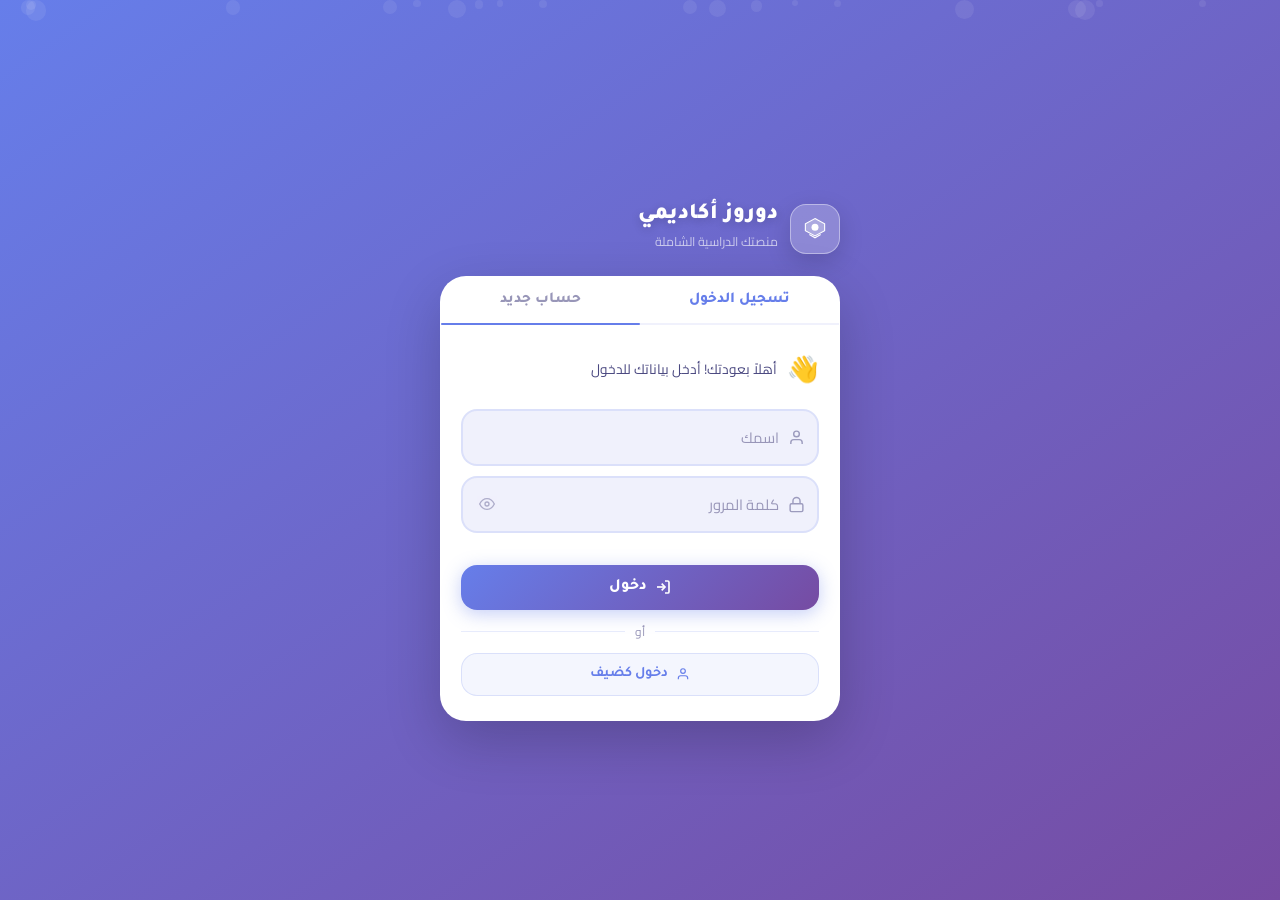
==== index.html @ 65f9693a "Add files via upload" ====
<!DOCTYPE html>
<html lang="ar" dir="rtl" data-theme="light">
<head>
  <meta charset="UTF-8"/>
  <meta name="viewport" content="width=device-width,initial-scale=1.0"/>
  <title>دوروز أكاديمي</title>
  <link rel="icon" type="image/svg+xml" href="data:image/svg+xml,%3Csvg xmlns='http://www.w3.org/2000/svg' viewBox='0 0 64 64'%3E%3Crect width='64' height='64' rx='14' fill='%23667eea'/%3E%3Cpath d='M32 10L52 21V35L32 46L12 35V21L32 10Z' fill='rgba(255,255,255,0.25)' stroke='rgba(255,255,255,0.7)' stroke-width='2'/%3E%3Ccircle cx='32' cy='28' r='7' fill='white'/%3E%3Cpath d='M20 46L32 52L44 46' stroke='white' stroke-width='2.5' fill='none' stroke-linecap='round'/%3E%3C/svg%3E"/>
  <link rel="preconnect" href="https://fonts.googleapis.com"/>
  <link href="https://fonts.googleapis.com/css2?family=Tajawal:wght@400;700;800;900&family=Cairo:wght@400;600;700;900&display=swap" rel="stylesheet"/>
  <link rel="stylesheet" href="style.css"/>
</head>
<body>

<!-- ══════════════════════════════════════
     MODALS
══════════════════════════════════════ -->

<!-- Settings -->
<div class="overlay hidden" id="ov-settings">
  <div class="modal" id="modal-settings">
    <div class="modal-drag"></div>
    <div class="modal-hd">
      <div class="modal-hd-l">
        <div class="modal-hd-ic">
          <svg viewBox="0 0 24 24" fill="none" stroke="currentColor" stroke-width="2"><circle cx="12" cy="12" r="3"/><path d="M19.4 15a1.65 1.65 0 00.33 1.82l.06.06a2 2 0 010 2.83 2 2 0 01-2.83 0l-.06-.06a1.65 1.65 0 00-1.82-.33 1.65 1.65 0 00-1 1.51V21a2 2 0 01-4 0v-.09A1.65 1.65 0 009 19.4a1.65 1.65 0 00-1.82.33l-.06.06a2 2 0 01-2.83-2.83l.06-.06A1.65 1.65 0 004.68 15a1.65 1.65 0 00-1.51-1H3a2 2 0 010-4h.09A1.65 1.65 0 004.6 9a1.65 1.65 0 00-.33-1.82l-.06-.06a2 2 0 012.83-2.83l.06.06A1.65 1.65 0 009 4.68a1.65 1.65 0 001-1.51V3a2 2 0 014 0v.09a1.65 1.65 0 001 1.51 1.65 1.65 0 001.82-.33l.06-.06a2 2 0 012.83 2.83l-.06.06A1.65 1.65 0 0019.4 9a1.65 1.65 0 001.51 1H21a2 2 0 010 4h-.09a1.65 1.65 0 00-1.51 1z"/></svg>
        </div>
        <span>الإعدادات</span>
      </div>
      <button class="modal-close" onclick="closeModal('ov-settings')">
        <svg viewBox="0 0 24 24" fill="none" stroke="currentColor" stroke-width="2.5"><line x1="18" y1="6" x2="6" y2="18"/><line x1="6" y1="6" x2="18" y2="18"/></svg>
      </button>
    </div>

    <!-- User row -->
    <div class="set-user" id="set-user">
      <div class="set-avatar" id="set-avatar">؟</div>
      <div class="set-user-info">
        <div class="set-uname" id="set-uname">—</div>
        <div class="set-ustage" id="set-ustage">لم تختر مرحلة</div>
      </div>
    </div>

    <div class="modal-list">

      <!-- Dark mode -->
      <div class="mitem" onclick="toggleTheme()">
        <div class="mitem-ic mi-purple">
          <svg viewBox="0 0 24 24" fill="none" stroke="currentColor" stroke-width="2"><path d="M21 12.79A9 9 0 1111.21 3 7 7 0 0021 12.79z"/></svg>
        </div>
        <div class="mitem-txt">
          <div class="mitem-title" id="set-theme-lbl">الوضع الليلي</div>
          <div class="mitem-sub">تغيير مظهر التطبيق</div>
        </div>
        <div class="toggle-sw" id="set-toggle"><div class="toggle-kn" id="set-knob"></div></div>
      </div>

      <!-- Change stage -->
      <div class="mitem" onclick="askChangeStage()">
        <div class="mitem-ic mi-blue">
          <svg viewBox="0 0 24 24" fill="none" stroke="currentColor" stroke-width="2"><polyline points="17 1 21 5 17 9"/><path d="M3 11V9a4 4 0 014-4h14"/><polyline points="7 23 3 19 7 15"/><path d="M21 13v2a4 4 0 01-4 4H3"/></svg>
        </div>
        <div class="mitem-txt">
          <div class="mitem-title">تغيير المرحلة</div>
          <div class="mitem-sub">الانتقال لمرحلة دراسية مختلفة</div>
        </div>
        <div class="mitem-arr">
          <svg viewBox="0 0 24 24" fill="none" stroke="currentColor" stroke-width="2.5"><polyline points="15 18 9 12 15 6"/></svg>
        </div>
      </div>

      <!-- Profile -->
      <div class="mitem" onclick="closeModal('ov-settings');bottomNav('profile')">
        <div class="mitem-ic mi-teal">
          <svg viewBox="0 0 24 24" fill="none" stroke="currentColor" stroke-width="2"><path d="M20 21v-2a4 4 0 00-4-4H8a4 4 0 00-4 4v2"/><circle cx="12" cy="7" r="4"/></svg>
        </div>
        <div class="mitem-txt">
          <div class="mitem-title">الملف الشخصي</div>
          <div class="mitem-sub">تعديل الاسم وكلمة المرور</div>
        </div>
        <div class="mitem-arr">
          <svg viewBox="0 0 24 24" fill="none" stroke="currentColor" stroke-width="2.5"><polyline points="15 18 9 12 15 6"/></svg>
        </div>
      </div>

      <!-- Report -->
      <a class="mitem" href="https://forms.gle/hEavZ1hKWnHG8wcu9" target="_blank">
        <div class="mitem-ic mi-orange">
          <svg viewBox="0 0 24 24" fill="none" stroke="currentColor" stroke-width="2"><path d="M10.29 3.86L1.82 18a2 2 0 001.71 3h16.94a2 2 0 001.71-3L13.71 3.86a2 2 0 00-3.42 0z"/><line x1="12" y1="9" x2="12" y2="13"/><line x1="12" y1="17" x2="12.01" y2="17"/></svg>
        </div>
        <div class="mitem-txt">
          <div class="mitem-title">الإبلاغ عن مشكلة</div>
          <div class="mitem-sub">تواصل معنا عبر تيليغرام</div>
        </div>
        <div class="mitem-arr ext">
          <svg viewBox="0 0 24 24" fill="none" stroke="currentColor" stroke-width="2.5"><line x1="7" y1="17" x2="17" y2="7"/><polyline points="7 7 17 7 17 17"/></svg>
        </div>
      </a>

      <!-- Logout -->
      <div class="mitem mitem-red" onclick="doLogout()">
        <div class="mitem-ic mi-red">
          <svg viewBox="0 0 24 24" fill="none" stroke="currentColor" stroke-width="2"><path d="M9 21H5a2 2 0 01-2-2V5a2 2 0 012-2h4"/><polyline points="16 17 21 12 16 7"/><line x1="21" y1="12" x2="9" y2="12"/></svg>
        </div>
        <div class="mitem-txt">
          <div class="mitem-title">تسجيل الخروج</div>
          <div class="mitem-sub">الخروج من حسابك الحالي</div>
        </div>
        <div class="mitem-arr">
          <svg viewBox="0 0 24 24" fill="none" stroke="currentColor" stroke-width="2.5"><polyline points="15 18 9 12 15 6"/></svg>
        </div>
      </div>

    </div>
  </div>
</div>

<!-- Change Stage Confirm -->
<div class="overlay hidden" id="ov-changestage">
  <div class="modal confirm-modal">
    <div class="confirm-ic">
      <svg viewBox="0 0 24 24" fill="none" stroke="currentColor" stroke-width="2"><polyline points="17 1 21 5 17 9"/><path d="M3 11V9a4 4 0 014-4h14"/><polyline points="7 23 3 19 7 15"/><path d="M21 13v2a4 4 0 01-4 4H3"/></svg>
    </div>
    <h3>تغيير المرحلة</h3>
    <p>هل أنت متأكد؟ سيتم توجيهك لاختيار مرحلة جديدة.</p>
    <div class="confirm-btns">
      <button class="cbtn-cancel" onclick="closeModal('ov-changestage')">إلغاء</button>
      <button class="cbtn-ok" onclick="doChangeStage()">نعم، غيّر المرحلة</button>
    </div>
  </div>
</div>

<!-- Stage Picker -->
<div class="overlay hidden" id="ov-picker">
  <div class="modal picker-modal">
    <div class="picker-hd">
      <div class="picker-hd-ic">🎓</div>
      <h3 id="picker-title">اختر مرحلتك الدراسية</h3>
      <p id="picker-sub">اختر مرحلتك لعرض المحتوى المناسب لك</p>
    </div>
    <div class="picker-grid" id="picker-grid"></div>
  </div>
</div>


<!-- ══════════════════════════════════════
     BOTTOM NAV
══════════════════════════════════════ -->
<nav class="bnav hidden" id="bottomNav">
  <button class="bnb active" id="bnav-home" onclick="bottomNav('home')">
    <svg class="bnb-ic" viewBox="0 0 24 24" fill="none" stroke="currentColor" stroke-width="2.2"><path d="M3 9l9-7 9 7v11a2 2 0 01-2 2H5a2 2 0 01-2-2z"/><polyline points="9,22 9,12 15,12 15,22"/></svg>
    <span>الرئيسية</span>
  </button>
  <button class="bnb" id="bnav-search" onclick="bottomNav('search')">
    <svg class="bnb-ic" viewBox="0 0 24 24" fill="none" stroke="currentColor" stroke-width="2.2"><circle cx="11" cy="11" r="8"/><path d="M21 21l-4.35-4.35"/></svg>
    <span>بحث</span>
  </button>
  <button class="bnb" id="bnav-favs" onclick="bottomNav('favs')">
    <svg class="bnb-ic" viewBox="0 0 24 24" fill="none" stroke="currentColor" stroke-width="2.2"><path d="M20.84 4.61a5.5 5.5 0 00-7.78 0L12 5.67l-1.06-1.06a5.5 5.5 0 00-7.78 7.78l1.06 1.06L12 21.23l7.78-7.78 1.06-1.06a5.5 5.5 0 000-7.78z"/></svg>
    <span>مكتبتي</span>
  </button>
  <button class="bnb" id="bnav-profile" onclick="bottomNav('profile')">
    <svg class="bnb-ic" viewBox="0 0 24 24" fill="none" stroke="currentColor" stroke-width="2.2"><path d="M20 21v-2a4 4 0 00-4-4H8a4 4 0 00-4 4v2"/><circle cx="12" cy="7" r="4"/></svg>
    <span>حسابي</span>
  </button>
  <button class="bnb" id="bnav-settings" onclick="openSettings()">
    <svg class="bnb-ic" viewBox="0 0 24 24" fill="none" stroke="currentColor" stroke-width="2.2"><circle cx="12" cy="12" r="3"/><path d="M19.4 15a1.65 1.65 0 00.33 1.82l.06.06a2 2 0 010 2.83 2 2 0 01-2.83 0l-.06-.06a1.65 1.65 0 00-1.82-.33 1.65 1.65 0 00-1 1.51V21a2 2 0 01-4 0v-.09A1.65 1.65 0 009 19.4a1.65 1.65 0 00-1.82.33l-.06.06a2 2 0 01-2.83-2.83l.06-.06A1.65 1.65 0 004.68 15a1.65 1.65 0 00-1.51-1H3a2 2 0 010-4h.09A1.65 1.65 0 004.6 9a1.65 1.65 0 00-.33-1.82l-.06-.06a2 2 0 012.83-2.83l.06.06A1.65 1.65 0 009 4.68a1.65 1.65 0 001-1.51V3a2 2 0 014 0v.09a1.65 1.65 0 001 1.51 1.65 1.65 0 001.82-.33l.06-.06a2 2 0 012.83 2.83l-.06.06A1.65 1.65 0 0019.4 9a1.65 1.65 0 001.51 1H21a2 2 0 010 4h-.09a1.65 1.65 0 00-1.51 1z"/></svg>
    <span>إعدادات</span>
  </button>
</nav>


<!-- ══════════════════════════════════════
     PAGE 1 — AUTH
══════════════════════════════════════ -->
<div id="pg-auth" class="pg active">
  <div class="auth-bg" id="authBg"></div>
  <div class="auth-center">

    <!-- Brand -->
    <div class="auth-brand">
      <div class="brand-logo anim-float">
        <svg width="28" height="28" viewBox="0 0 64 64" fill="none">
          <path d="M32 8L54 20V36L32 48L10 36V20L32 8Z" fill="rgba(255,255,255,0.28)" stroke="white" stroke-width="2.5"/>
          <circle cx="32" cy="28" r="8" fill="white"/>
          <path d="M20 45L32 52L44 45" stroke="white" stroke-width="2.5" stroke-linecap="round" fill="none"/>
        </svg>
      </div>
      <div class="brand-text">
        <div class="brand-name">دوروز أكاديمي</div>
        <div class="brand-tag">منصتك الدراسية الشاملة</div>
      </div>
    </div>

    <!-- Card -->
    <div class="auth-card">

      <!-- Tabs -->
      <div class="auth-tabs">
        <button class="auth-tab active" id="tab-login" onclick="switchTab('login')">تسجيل الدخول</button>
        <button class="auth-tab" id="tab-reg" onclick="switchTab('register')">حساب جديد</button>
        <div class="auth-tab-line" id="tab-line"></div>
      </div>

      <!-- LOGIN FORM -->
      <div id="frm-login" class="auth-form">
        <div class="auth-form-intro">
          <span class="form-emoji">👋</span>
          <p>أهلاً بعودتك! أدخل بياناتك للدخول</p>
        </div>
        <div class="field">
          <svg class="fsv" viewBox="0 0 24 24" fill="none" stroke="currentColor" stroke-width="2"><path d="M20 21v-2a4 4 0 00-4-4H8a4 4 0 00-4 4v2"/><circle cx="12" cy="7" r="4"/></svg>
          <input id="l-name" type="text" placeholder="اسمك" autocomplete="off"/>
        </div>
        <div class="field">
          <svg class="fsv" viewBox="0 0 24 24" fill="none" stroke="currentColor" stroke-width="2"><rect x="3" y="11" width="18" height="11" rx="2"/><path d="M7 11V7a5 5 0 0110 0v4"/></svg>
          <input id="l-pass" type="password" placeholder="كلمة المرور"/>
          <button class="eye-btn" onclick="toggleEye('l-pass','eye-l')" id="eye-l">
            <svg viewBox="0 0 24 24" fill="none" stroke="currentColor" stroke-width="2"><path d="M1 12s4-8 11-8 11 8 11 8-4 8-11 8-11-8-11-8z"/><circle cx="12" cy="12" r="3"/></svg>
          </button>
        </div>
        <div class="ferr" id="l-err"></div>
        <button class="btn-main" onclick="doLogin()">
          <svg width="16" height="16" viewBox="0 0 24 24" fill="none" stroke="currentColor" stroke-width="2.5"><path d="M15 3h4a2 2 0 012 2v14a2 2 0 01-2 2h-4"/><polyline points="10 17 15 12 10 7"/><line x1="15" y1="12" x2="3" y2="12"/></svg>
          دخول
        </button>
        <div class="auth-or"><span>أو</span></div>
        <button class="btn-ghost" onclick="doGuest()">
          <svg width="14" height="14" viewBox="0 0 24 24" fill="none" stroke="currentColor" stroke-width="2"><path d="M20 21v-2a4 4 0 00-4-4H8a4 4 0 00-4 4v2"/><circle cx="12" cy="7" r="4"/></svg>
          دخول كضيف
        </button>
      </div>

      <!-- REGISTER FORM -->
      <div id="frm-register" class="auth-form hidden">
        <div class="auth-form-intro">
          <span class="form-emoji">🎓</span>
          <p>أنشئ حسابك وابدأ رحلتك التعليمية</p>
        </div>
        <div class="field">
          <svg class="fsv" viewBox="0 0 24 24" fill="none" stroke="currentColor" stroke-width="2"><path d="M20 21v-2a4 4 0 00-4-4H8a4 4 0 00-4 4v2"/><circle cx="12" cy="7" r="4"/></svg>
          <input id="r-name" type="text" placeholder="اسمك الكامل" autocomplete="off"/>
        </div>
        <div class="field">
          <svg class="fsv" viewBox="0 0 24 24" fill="none" stroke="currentColor" stroke-width="2"><rect x="3" y="11" width="18" height="11" rx="2"/><path d="M7 11V7a5 5 0 0110 0v4"/></svg>
          <input id="r-pass" type="password" placeholder="اختر كلمة مرور (٤+ أحرف)"/>
          <button class="eye-btn" onclick="toggleEye('r-pass','eye-r1')" id="eye-r1">
            <svg viewBox="0 0 24 24" fill="none" stroke="currentColor" stroke-width="2"><path d="M1 12s4-8 11-8 11 8 11 8-4 8-11 8-11-8-11-8z"/><circle cx="12" cy="12" r="3"/></svg>
          </button>
        </div>
        <div class="field">
          <svg class="fsv" viewBox="0 0 24 24" fill="none" stroke="currentColor" stroke-width="2"><polyline points="20 6 9 17 4 12"/></svg>
          <input id="r-pass2" type="password" placeholder="تأكيد كلمة المرور"/>
          <button class="eye-btn" onclick="toggleEye('r-pass2','eye-r2')" id="eye-r2">
            <svg viewBox="0 0 24 24" fill="none" stroke="currentColor" stroke-width="2"><path d="M1 12s4-8 11-8 11 8 11 8-4 8-11 8-11-8-11-8z"/><circle cx="12" cy="12" r="3"/></svg>
          </button>
        </div>
        <div class="ferr" id="r-err"></div>
        <button class="btn-main" onclick="doRegister()">
          <svg width="16" height="16" viewBox="0 0 24 24" fill="none" stroke="currentColor" stroke-width="2.5"><path d="M16 21v-2a4 4 0 00-4-4H5a4 4 0 00-4 4v2"/><circle cx="8.5" cy="7" r="4"/><line x1="20" y1="8" x2="20" y2="14"/><line x1="23" y1="11" x2="17" y2="11"/></svg>
          إنشاء الحساب
        </button>
      </div>

    </div>
    <!-- End card -->

  </div>
</div>


<!-- ══════════════════════════════════════
     PAGE 2 — GRADE (user's stage grades)
══════════════════════════════════════ -->
<div id="pg-grade" class="pg">
  <header class="topbar">
    <div class="tbar-l">
      <div class="tbar-logo">
        <svg width="20" height="20" viewBox="0 0 64 64" fill="none"><path d="M32 8L54 20V36L32 48L10 36V20L32 8Z" fill="rgba(255,255,255,0.3)" stroke="white" stroke-width="3"/><circle cx="32" cy="28" r="8" fill="white"/></svg>
      </div>
      <div>
        <div class="tbar-title" id="grade-tbar-title">دوروز أكاديمي</div>
        <div class="tbar-sub" id="grade-tbar-sub">اختر صفك</div>
      </div>
    </div>
    <div class="tbar-r">
      <div class="user-pill" id="upill-grade">👤</div>
    </div>
  </header>
  <main class="pg-body">
    <div class="stage-hero" id="stage-hero">
      <div class="stage-hero-ic" id="grade-hero-ic">📘</div>
      <div>
        <h2 class="stage-hero-title" id="grade-hero-h1">اختر صفك</h2>
        <p class="stage-hero-sub" id="grade-hero-p">صفوف مرحلتك الدراسية</p>
      </div>
    </div>
    <div class="grades-grid" id="grades-grid"></div>
  </main>
</div>


<!-- ══════════════════════════════════════
     PAGE 3 — CLASS (subjects + content)
══════════════════════════════════════ -->
<div id="pg-class" class="pg">
  <header class="topbar">
    <div class="tbar-l">
      <button class="back-btn" onclick="goPage('pg-grade')">
        <svg width="16" height="16" viewBox="0 0 24 24" fill="none" stroke="currentColor" stroke-width="2.5"><path d="M19 12H5M12 5l-7 7 7 7"/></svg>
        رجوع
      </button>
      <div>
        <div class="tbar-title" id="class-tbar-title">الصف</div>
        <div class="tbar-sub" id="class-tbar-sub">المواد الدراسية</div>
      </div>
    </div>
    <div class="tbar-r">
      <div class="user-pill" id="upill-class">👤</div>
    </div>
  </header>

  <div class="strip-wrap">
    <div class="sub-strip" id="sub-strip"></div>
  </div>

  <!-- Content tabs -->
  <div class="ctabs-bar">
    <button class="ctab active" onclick="switchCTab('booklets',this)">
      <svg width="13" height="13" viewBox="0 0 24 24" fill="none" stroke="currentColor" stroke-width="2.5"><path d="M4 19.5A2.5 2.5 0 016.5 17H20"/><path d="M6.5 2H20v20H6.5A2.5 2.5 0 014 19.5v-15A2.5 2.5 0 016.5 2z"/></svg>
      ملازم
    </button>
    <button class="ctab" onclick="switchCTab('exams',this)">
      <svg width="13" height="13" viewBox="0 0 24 24" fill="none" stroke="currentColor" stroke-width="2.5"><path d="M14 2H6a2 2 0 00-2 2v16a2 2 0 002 2h12a2 2 0 002-2V8z"/><polyline points="14 2 14 8 20 8"/><line x1="16" y1="13" x2="8" y2="13"/></svg>
      اختبارات
    </button>
    <button class="ctab" onclick="switchCTab('favs',this)">
      <svg width="13" height="13" viewBox="0 0 24 24" fill="none" stroke="currentColor" stroke-width="2.5"><path d="M20.84 4.61a5.5 5.5 0 00-7.78 0L12 5.67l-1.06-1.06a5.5 5.5 0 00-7.78 7.78l1.06 1.06L12 21.23l7.78-7.78 1.06-1.06a5.5 5.5 0 000-7.78z"/></svg>
      مكتبتي
    </button>
    <button class="ctab" onclick="switchCTab('curriculum',this)">
      <svg width="13" height="13" viewBox="0 0 24 24" fill="none" stroke="currentColor" stroke-width="2.5"><line x1="8" y1="6" x2="21" y2="6"/><line x1="8" y1="12" x2="21" y2="12"/><line x1="8" y1="18" x2="21" y2="18"/><line x1="3" y1="6" x2="3.01" y2="6"/><line x1="3" y1="12" x2="3.01" y2="12"/><line x1="3" y1="18" x2="3.01" y2="18"/></svg>
      المنهج
    </button>
  </div>

  <main class="pg-body" id="class-body"></main>
</div>


<!-- ══════════════════════════════════════
     PAGE 4 — SEARCH
══════════════════════════════════════ -->
<div id="pg-search" class="pg">
  <header class="topbar">
    <div class="tbar-l">
      <div class="tbar-logo"><svg width="20" height="20" viewBox="0 0 64 64" fill="none"><path d="M32 8L54 20V36L32 48L10 36V20L32 8Z" fill="rgba(255,255,255,0.3)" stroke="white" stroke-width="3"/><circle cx="32" cy="28" r="8" fill="white"/></svg></div>
      <span class="tbar-title">البحث</span>
    </div>
  </header>
  <main class="pg-body">
    <div class="search-wrap">
      <div class="search-box">
        <svg width="17" height="17" viewBox="0 0 24 24" fill="none" stroke="currentColor" stroke-width="2.2" style="opacity:.45;flex-shrink:0"><circle cx="11" cy="11" r="8"/><path d="M21 21l-4.35-4.35"/></svg>
        <input id="search-inp" type="text" placeholder="ابحث عن مادة أو ملزمة أو اختبار..." oninput="doSearch(this.value)" autocomplete="off"/>
        <button class="s-clear hidden" id="s-clear" onclick="clearSearch()">
          <svg width="13" height="13" viewBox="0 0 24 24" fill="none" stroke="currentColor" stroke-width="2.5"><line x1="18" y1="6" x2="6" y2="18"/><line x1="6" y1="6" x2="18" y2="18"/></svg>
        </button>
      </div>
    </div>
    <div class="sf-row">
      <button class="sf active" onclick="setFilter('all',this)">الكل</button>
      <button class="sf" onclick="setFilter('booklets',this)">ملازم</button>
      <button class="sf" onclick="setFilter('exams',this)">اختبارات</button>
      <button class="sf" onclick="setFilter('subjects',this)">مواد</button>
    </div>
    <div id="sr-list"></div>
    <div id="sr-empty" class="state-box hidden">
      <div class="state-ic">🔍</div><h3>لا نتائج</h3><p>جرب كلمة مختلفة</p>
    </div>
    <div id="sr-start" class="state-box">
      <div class="state-ic">✨</div><h3>ابحث عن أي شيء</h3><p>مواد · ملازم · اختبارات</p>
    </div>
  </main>
</div>


<!-- ══════════════════════════════════════
     PAGE 5 — FAVORITES
══════════════════════════════════════ -->
<div id="pg-favs" class="pg">
  <header class="topbar">
    <div class="tbar-l">
      <div class="tbar-logo"><svg width="20" height="20" viewBox="0 0 64 64" fill="none"><path d="M32 8L54 20V36L32 48L10 36V20L32 8Z" fill="rgba(255,255,255,0.3)" stroke="white" stroke-width="3"/><circle cx="32" cy="28" r="8" fill="white"/></svg></div>
      <span class="tbar-title">مكتبتي</span>
    </div>
  </header>
  <main class="pg-body">
    <div class="pg-hero" style="margin-bottom:24px">
      <div class="big-ic">❤️</div><h1>مكتبتي</h1><p>الملازم والاختبارات المحفوظة في مكتبتك</p>
    </div>
    <div id="favs-list"></div>
    <div id="favs-empty" class="state-box hidden">
      <div class="state-ic">🔖</div>
      <h3>لا توجد محفوظات بعد</h3>
      <p>اضغط ❤️ على أي ملزمة أو اختبار لإضافته لمكتبتك</p>
    </div>
  </main>
</div>


<!-- ══════════════════════════════════════
     PAGE 6 — PROFILE
══════════════════════════════════════ -->
<div id="pg-profile" class="pg">
  <header class="topbar">
    <div class="tbar-l">
      <div class="tbar-logo"><svg width="20" height="20" viewBox="0 0 64 64" fill="none"><path d="M32 8L54 20V36L32 48L10 36V20L32 8Z" fill="rgba(255,255,255,0.3)" stroke="white" stroke-width="3"/><circle cx="32" cy="28" r="8" fill="white"/></svg></div>
      <span class="tbar-title">حسابي</span>
    </div>
  </header>
  <main class="pg-body">
    <div class="profile-hero">
      <div class="profile-av" id="p-avatar">؟</div>
      <h2 id="p-name">—</h2>
      <div class="profile-chip" id="p-chip">لم تختر مرحلة</div>
    </div>
    <div class="stats-row">
      <div class="stat-box"><div class="stat-n" id="st-days">١</div><div class="stat-l">أيام معنا</div></div>
      <div class="stat-box"><div class="stat-n" id="st-favs">٠</div><div class="stat-l">مكتبتي</div></div>
      <div class="stat-box"><div class="stat-n">✅</div><div class="stat-l">نشط</div></div>
    </div>
    <div class="psec">
      <div class="psec-title">✏️ تعديل الاسم</div>
      <div class="field">
        <svg class="fsv" viewBox="0 0 24 24" fill="none" stroke="currentColor" stroke-width="2"><path d="M20 21v-2a4 4 0 00-4-4H8a4 4 0 00-4 4v2"/><circle cx="12" cy="7" r="4"/></svg>
        <input id="edit-name" type="text" placeholder="اسمك الجديد"/>
      </div>
      <button class="btn-main mt8" onclick="saveName()">حفظ الاسم</button>
    </div>
    <div class="psec">
      <div class="psec-title">🔒 تغيير كلمة المرور</div>
      <div class="field">
        <svg class="fsv" viewBox="0 0 24 24" fill="none" stroke="currentColor" stroke-width="2"><rect x="3" y="11" width="18" height="11" rx="2"/><path d="M7 11V7a5 5 0 0110 0v4"/></svg>
        <input id="old-pass" type="password" placeholder="كلمة المرور الحالية"/>
        <button class="eye-btn" onclick="toggleEye('old-pass','eye-op')" id="eye-op">
          <svg viewBox="0 0 24 24" fill="none" stroke="currentColor" stroke-width="2"><path d="M1 12s4-8 11-8 11 8 11 8-4 8-11 8-11-8-11-8z"/><circle cx="12" cy="12" r="3"/></svg>
        </button>
      </div>
      <div class="field">
        <svg class="fsv" viewBox="0 0 24 24" fill="none" stroke="currentColor" stroke-width="2"><rect x="3" y="11" width="18" height="11" rx="2"/><path d="M7 11V7a5 5 0 0110 0v4"/></svg>
        <input id="new-pass" type="password" placeholder="كلمة المرور الجديدة"/>
        <button class="eye-btn" onclick="toggleEye('new-pass','eye-np')" id="eye-np">
          <svg viewBox="0 0 24 24" fill="none" stroke="currentColor" stroke-width="2"><path d="M1 12s4-8 11-8 11 8 11 8-4 8-11 8-11-8-11-8z"/><circle cx="12" cy="12" r="3"/></svg>
        </button>
      </div>
      <div class="ferr" id="pass-err"></div>
      <button class="btn-main mt8" onclick="changePass()">تغيير كلمة المرور</button>
    </div>
    <div class="psec danger-sec">
      <div class="psec-title">⚠️ منطقة الخطر</div>
      <button class="btn-danger" onclick="deleteAccount()">حذف الحساب نهائياً 🗑️</button>
    </div>
  </main>
</div>


<div id="toast" class="toast hidden"></div>
<script src="app.js"></script>
</body>
</html>
---- style.css ----
/* ═══════════════════════════════════════════════
   منصة صفحة التعليمية — style.css v6
   Clean | Fast | RTL | Mobile-First
═══════════════════════════════════════════════ */

*,*::before,*::after{margin:0;padding:0;box-sizing:border-box}

/* ── TOKENS ─────────────────────────────────── */
:root{
  --bg:    linear-gradient(145deg,#667eea 0%,#764ba2 100%);
  --pri:   linear-gradient(135deg,#667eea,#764ba2);
  --pri-c: #667eea;

  --card:  #ffffff;
  --cbdr:  rgba(255,255,255,0.55);
  --cshd:  0 2px 20px rgba(80,60,180,0.10);
  --cshd-h:0 10px 36px rgba(80,60,180,0.18);

  --glass: rgba(255,255,255,0.15);
  --gbdr:  rgba(255,255,255,0.26);

  --bar:   rgba(255,255,255,0.13);
  --bbdr:  rgba(255,255,255,0.20);

  --tx:    #1a1740;
  --tx2:   #4a4880;
  --tx3:   #9896b8;
  --txw:   #ffffff;
  --txw2:  rgba(255,255,255,0.70);

  --inp:   #f0f1fc;
  --ibdr:  rgba(102,126,234,0.15);
  --ifoc:  #667eea;

  --green: linear-gradient(135deg,#22c55e,#16a34a);
  --red-c: #dc2626;
  --heart: #f43f5e;

  --r-s:8px;--r:12px;--r-m:16px;--r-l:20px;--r-xl:26px;
  --sp-xs:5px;--sp-s:10px;--sp:16px;--sp-m:20px;--sp-l:32px;--sp-xl:44px;
  --tr:all 0.15s ease;
  --fd:'Tajawal',sans-serif;
  --fb:'Cairo',sans-serif;
}

[data-theme="dark"]{
  --bg:    linear-gradient(145deg,#0f172a 0%,#1e293b 55%,#2a3550 100%);
  --card:  rgba(28,38,56,0.98);
  --cbdr:  rgba(51,65,85,0.5);
  --cshd:  0 2px 20px rgba(0,0,0,0.35);
  --cshd-h:0 10px 36px rgba(0,0,0,0.5);
  --glass: rgba(15,23,42,0.52);
  --gbdr:  rgba(51,65,85,0.48);
  --bar:   rgba(12,20,38,0.72);
  --bbdr:  rgba(51,65,85,0.48);
  --tx:    #e2e8f0;
  --tx2:   #94a3b8;
  --tx3:   #64748b;
  --inp:   rgba(51,65,85,0.5);
  --ibdr:  rgba(100,116,139,0.28);
  --ifoc:  #818cf8;
  --pri:   linear-gradient(135deg,#818cf8,#6366f1);
  --pri-c: #818cf8;
}

html{font-size:16px;scroll-behavior:smooth}
body{
  font-family:var(--fb);background:var(--bg);
  min-height:100vh;overflow-x:hidden;
  -webkit-font-smoothing:antialiased;
  transition:background 0.4s ease;
}
body::before{content:'';position:fixed;width:480px;height:480px;top:-140px;right:-140px;border-radius:50%;background:rgba(255,255,255,0.05);pointer-events:none;z-index:0}
body::after{content:'';position:fixed;width:320px;height:320px;bottom:-90px;left:-90px;border-radius:50%;background:rgba(255,255,255,0.03);pointer-events:none;z-index:0}

/* ── PAGE ────────────────────────────────────── */
.pg{display:none;min-height:100vh;position:relative;z-index:1;padding-bottom:70px}
.pg.active{display:block;animation:pgIn 0.28s ease both}
#pg-auth.active{display:flex;align-items:center;justify-content:center;padding-bottom:0;min-height:100vh}
@keyframes pgIn{from{opacity:0;transform:translateY(10px)}to{opacity:1;transform:translateY(0)}}
.hidden{display:none!important}
.mt8{margin-top:8px}

/* ══════════════════════════════════════════════
   MODALS / OVERLAY
══════════════════════════════════════════════ */
.overlay{
  position:fixed;inset:0;z-index:900;
  background:rgba(0,0,0,0.55);
  backdrop-filter:blur(4px);
  display:flex;align-items:flex-end;justify-content:center;
  animation:ovIn .22s ease;
}
.overlay.hidden{display:none!important}
@keyframes ovIn{from{opacity:0}to{opacity:1}}

.modal{
  background:var(--card);
  border-radius:var(--r-xl) var(--r-xl) 0 0;
  width:100%;max-width:500px;
  padding:0 0 env(safe-area-inset-bottom,12px);
  max-height:92vh;overflow-y:auto;
  animation:modalUp .28s cubic-bezier(.34,1.56,.64,1);
  border-top:1px solid var(--cbdr);
}
@keyframes modalUp{from{transform:translateY(40px);opacity:0}to{transform:translateY(0);opacity:1}}

.modal-drag{
  width:44px;height:4px;border-radius:3px;
  background:var(--tx3);opacity:.35;
  margin:10px auto 0;
}

/* Modal header */
.modal-hd{
  display:flex;align-items:center;justify-content:space-between;
  padding:16px 20px 12px;
  border-bottom:1px solid var(--cbdr);
}
.modal-hd-l{display:flex;align-items:center;gap:10px;font-family:var(--fd);font-size:1.05rem;font-weight:800;color:var(--tx)}
.modal-hd-ic{
  width:36px;height:36px;border-radius:var(--r-s);
  background:var(--pri);display:flex;align-items:center;justify-content:center;
}
.modal-hd-ic svg{width:18px;height:18px;stroke:white}
.modal-close{
  width:32px;height:32px;border-radius:var(--r-s);
  background:var(--inp);border:none;cursor:pointer;
  display:flex;align-items:center;justify-content:center;
  transition:var(--tr);
}
.modal-close svg{width:14px;height:14px;stroke:var(--tx2)}
.modal-close:hover{background:rgba(220,38,38,.12)}
.modal-close:hover svg{stroke:var(--red-c)}

/* Settings user row */
.set-user{
  display:flex;align-items:center;gap:12px;
  padding:14px 20px;
  background:var(--inp);margin:12px 16px;
  border-radius:var(--r-m);border:1px solid var(--ibdr);
}
.set-avatar{
  width:46px;height:46px;border-radius:50%;
  background:var(--pri);
  display:flex;align-items:center;justify-content:center;
  font-family:var(--fd);font-size:1.3rem;font-weight:900;
  color:#fff;flex-shrink:0;
}
.set-uname{font-family:var(--fd);font-size:1rem;font-weight:800;color:var(--tx)}
.set-ustage{font-size:.78rem;color:var(--tx3);margin-top:2px}

/* Modal list items */
.modal-list{padding:4px 0 8px}
.mitem{
  display:flex;align-items:center;gap:13px;
  padding:13px 20px;cursor:pointer;
  transition:var(--tr);text-decoration:none;
  border-bottom:1px solid var(--cbdr);
}
.mitem:last-child{border-bottom:none}
.mitem:hover{background:var(--inp)}
.mitem:active{transform:scale(.99)}
.mitem-ic{
  width:40px;height:40px;border-radius:var(--r);
  display:flex;align-items:center;justify-content:center;flex-shrink:0;
}
.mitem-ic svg{width:18px;height:18px}
.mi-purple{background:linear-gradient(135deg,#667eea,#764ba2)}.mi-purple svg{stroke:white}
.mi-blue  {background:linear-gradient(135deg,#0ea5e9,#0284c7)}.mi-blue svg{stroke:white}
.mi-teal  {background:linear-gradient(135deg,#14b8a6,#0d9488)}.mi-teal svg{stroke:white}
.mi-orange{background:linear-gradient(135deg,#f59e0b,#d97706)}.mi-orange svg{stroke:white}
.mi-red   {background:linear-gradient(135deg,#dc2626,#b91c1c)}.mi-red svg{stroke:white}

.mitem-txt{flex:1}
.mitem-title{font-family:var(--fd);font-size:.95rem;font-weight:800;color:var(--tx);margin-bottom:2px}
.mitem-sub{font-size:.76rem;color:var(--tx3)}
.mitem-arr{width:26px;height:26px;border-radius:var(--r-s);background:var(--inp);display:flex;align-items:center;justify-content:center;flex-shrink:0}
.mitem-arr svg{width:13px;height:13px;stroke:var(--tx3)}
.mitem-arr.ext svg{stroke:var(--pri-c)}
.mitem-red .mitem-title{color:var(--red-c)}
.mitem-red:hover{background:rgba(220,38,38,.05)}

/* Toggle switch */
.toggle-sw{
  width:46px;height:26px;border-radius:15px;
  background:var(--ibdr);cursor:pointer;
  transition:var(--tr);position:relative;flex-shrink:0;
}
[data-theme="dark"] .toggle-sw{background:var(--pri-c)}
.toggle-kn{
  width:20px;height:20px;border-radius:50%;background:#fff;
  position:absolute;top:3px;right:3px;
  transition:var(--tr);box-shadow:0 1px 6px rgba(0,0,0,0.2);
}
[data-theme="dark"] .toggle-kn{right:calc(100% - 23px)}

/* Confirm Modal */
.confirm-modal{
  border-radius:var(--r-xl) var(--r-xl) 0 0;
  padding:32px 24px 40px;text-align:center;
}
.confirm-ic{
  width:64px;height:64px;border-radius:50%;
  background:var(--pri);margin:0 auto 16px;
  display:flex;align-items:center;justify-content:center;
}
.confirm-ic svg{width:28px;height:28px;stroke:white}
.confirm-modal h3{font-family:var(--fd);font-size:1.25rem;font-weight:900;color:var(--tx);margin-bottom:8px}
.confirm-modal p{font-size:.88rem;color:var(--tx2);margin-bottom:24px;line-height:1.5}
.confirm-btns{display:grid;grid-template-columns:1fr 1fr;gap:10px}
.cbtn-cancel{
  padding:13px;border-radius:var(--r-m);
  background:var(--inp);border:1.5px solid var(--ibdr);
  font-family:var(--fd);font-size:.95rem;font-weight:700;
  color:var(--tx2);cursor:pointer;transition:var(--tr);
}
.cbtn-cancel:hover{background:var(--cbdr)}
.cbtn-ok{
  padding:13px;border-radius:var(--r-m);
  background:var(--pri);border:none;
  font-family:var(--fd);font-size:.95rem;font-weight:700;
  color:#fff;cursor:pointer;transition:var(--tr);
  box-shadow:0 4px 16px rgba(102,126,234,.35);
}
.cbtn-ok:hover{transform:scale(1.03)}

/* Stage Picker Modal */
.picker-modal{
  border-radius:var(--r-xl) var(--r-xl) 0 0;
  padding:24px 18px 40px;
}
.picker-hd{text-align:center;margin-bottom:24px}
.picker-hd-ic{font-size:2.8rem;display:block;margin-bottom:10px;animation:floatY 3s ease-in-out infinite}
.picker-hd h3{font-family:var(--fd);font-size:1.3rem;font-weight:900;color:var(--tx);margin-bottom:5px}
.picker-hd p{font-size:.85rem;color:var(--tx2)}
.picker-grid{display:flex;flex-direction:column;gap:10px}

.pk-card{
  display:flex;align-items:center;gap:14px;
  border-radius:var(--r-m);padding:14px 16px;
  cursor:pointer;transition:var(--tr);
  border:2px solid transparent;
  box-shadow:var(--cshd);
}
.pk-card:hover{transform:translateX(-4px);border-color:rgba(255,255,255,.3);box-shadow:var(--cshd-h)}
.pk-card:active{transform:scale(.98)}
.pk-ic{
  width:50px;height:50px;border-radius:var(--r);
  display:flex;align-items:center;justify-content:center;
  font-size:1.5rem;flex-shrink:0;
}
.pk-info{flex:1}
.pk-name{font-family:var(--fd);font-size:1.05rem;font-weight:900;color:#fff;margin-bottom:3px}
.pk-grades{font-size:.77rem;color:rgba(255,255,255,.72)}
.pk-arr{color:rgba(255,255,255,.6);transition:var(--tr)}
.pk-card:hover .pk-arr svg{stroke:white}
.pk-arr svg{width:18px;height:18px;stroke:rgba(255,255,255,.55)}

/* Grade picker sub-cards */
.pk-grade-list{display:flex;flex-direction:column;gap:6px;margin-top:6px}
.pk-grade-item{
  background:var(--glass);backdrop-filter:blur(8px);
  border-radius:var(--r-s);padding:10px 14px;
  cursor:pointer;transition:var(--tr);
  display:flex;align-items:center;justify-content:space-between;
  border:1px solid rgba(255,255,255,.18);
}
.pk-grade-item:hover{background:rgba(255,255,255,.22)}
.pk-grade-item span{font-family:var(--fd);font-size:.9rem;font-weight:700;color:#fff}

/* ══════════════════════════════════════════════
   BOTTOM NAV
══════════════════════════════════════════════ */
.bnav{
  position:fixed;bottom:0;left:0;right:0;z-index:500;
  height:62px;
  background:var(--bar);
  backdrop-filter:blur(20px);-webkit-backdrop-filter:blur(20px);
  border-top:1px solid var(--bbdr);
  display:flex;align-items:stretch;
  transition:background .4s;
}
.bnb{
  flex:1;display:flex;flex-direction:column;
  align-items:center;justify-content:center;gap:3px;
  background:none;border:none;cursor:pointer;
  transition:var(--tr);position:relative;
}
.bnb::after{
  content:'';position:absolute;top:0;left:20%;right:20%;
  height:2px;border-radius:0 0 3px 3px;
  background:transparent;transition:var(--tr);
}
.bnb.active::after{background:#fff}
.bnb-ic{width:22px;height:22px;transition:var(--tr)}
.bnb svg{stroke:rgba(255,255,255,.5);transition:var(--tr)}
.bnb.active svg{stroke:#fff}
.bnb span{font-size:.6rem;font-weight:700;color:rgba(255,255,255,.5);transition:var(--tr)}
.bnb.active span{color:#fff}
.bnb.active .bnb-ic{transform:translateY(-2px)}

/* ══════════════════════════════════════════════
   TOPBAR
══════════════════════════════════════════════ */
.topbar{
  height:58px;display:flex;align-items:center;justify-content:space-between;
  padding:0 16px;
  background:var(--bar);
  backdrop-filter:blur(16px);-webkit-backdrop-filter:blur(16px);
  border-bottom:1px solid var(--bbdr);
  position:sticky;top:0;z-index:200;transition:background .4s;
}
.tbar-l,.tbar-r{display:flex;align-items:center;gap:9px}
.tbar-logo{
  width:30px;height:30px;border-radius:var(--r-s);
  background:rgba(255,255,255,.18);border:1px solid rgba(255,255,255,.28);
  display:flex;align-items:center;justify-content:center;flex-shrink:0;
}
.tbar-title{font-family:var(--fd);font-size:.97rem;font-weight:800;color:var(--txw);white-space:nowrap;overflow:hidden;text-overflow:ellipsis;max-width:150px}
.tbar-sub{font-size:.7rem;color:var(--txw2)}

.user-pill{
  background:var(--glass);border:1px solid var(--gbdr);
  border-radius:20px;padding:4px 11px;
  color:var(--txw);font-size:.75rem;font-weight:700;
  white-space:nowrap;max-width:110px;overflow:hidden;text-overflow:ellipsis;
}

.back-btn{
  display:flex;align-items:center;gap:5px;
  padding:6px 11px;border-radius:var(--r-s);
  background:rgba(255,255,255,.14);border:1px solid rgba(255,255,255,.22);
  color:var(--txw);font-family:var(--fb);font-size:.82rem;font-weight:700;
  cursor:pointer;transition:var(--tr);
}
.back-btn:hover{background:rgba(255,255,255,.22)}

/* ══════════════════════════════════════════════
   PAGE BODY
══════════════════════════════════════════════ */
.pg-body{max-width:860px;margin:0 auto;padding:var(--sp-xl) var(--sp) var(--sp-l)}
@media(max-width:560px){.pg-body{padding:var(--sp-l) var(--sp) var(--sp-m)}}

.pg-hero{text-align:center;margin-bottom:var(--sp-xl)}
.big-ic{font-size:3.4rem;display:block;margin-bottom:10px;animation:floatY 3s ease-in-out infinite}
@keyframes floatY{0%,100%{transform:translateY(0)}50%{transform:translateY(-8px)}}
.pg-hero h1{font-family:var(--fd);font-size:1.75rem;font-weight:900;color:var(--txw);text-shadow:0 2px 12px rgba(0,0,0,.15);margin-bottom:6px}
.pg-hero p{font-size:.92rem;color:var(--txw2)}

/* ══════════════════════════════════════════════
   AUTH  (Completely Rebuilt – No Freeze)
══════════════════════════════════════════════ */
#pg-auth{background:var(--bg);overflow:hidden;padding:24px 16px}

.auth-bg{position:absolute;inset:0;overflow:hidden;pointer-events:none}
.abg-p{position:absolute;border-radius:50%;background:rgba(255,255,255,.08);animation:bgUp linear infinite}
@keyframes bgUp{0%{transform:translateY(110vh);opacity:0}8%{opacity:1}90%{opacity:.35}100%{transform:translateY(-80px);opacity:0}}

.auth-center{
  position:relative;z-index:1;
  width:100%;max-width:400px;
  display:flex;flex-direction:column;align-items:center;gap:22px;
}

/* Brand */
.auth-brand{width:100%;display:flex;align-items:center;gap:12px}
.brand-logo{
  width:50px;height:50px;border-radius:var(--r-m);
  background:rgba(255,255,255,.22);
  border:1.5px solid rgba(255,255,255,.4);
  display:flex;align-items:center;justify-content:center;
  flex-shrink:0;box-shadow:0 8px 24px rgba(0,0,0,.15);
}
.anim-float{animation:floatY 3.5s ease-in-out infinite}
.brand-text{}
.brand-name{font-family:var(--fd);font-size:1.4rem;font-weight:900;color:#fff;line-height:1;text-shadow:0 2px 10px rgba(0,0,0,.18)}
.brand-tag{font-size:.78rem;color:rgba(255,255,255,.65);margin-top:3px}

/* Auth Card */
.auth-card{
  width:100%;
  background:var(--card);
  border:1.5px solid var(--cbdr);
  border-radius:var(--r-xl);
  overflow:hidden;
  box-shadow:0 20px 56px rgba(0,0,0,.2);
  transition:background .4s,border-color .4s;
}

/* Auth Tabs */
.auth-tabs{
  display:flex;position:relative;
  border-bottom:2px solid var(--inp);
}
.auth-tab{
  flex:1;padding:14px 10px;
  background:none;border:none;cursor:pointer;
  font-family:var(--fd);font-size:.95rem;font-weight:800;
  color:var(--tx3);transition:var(--tr);
}
.auth-tab.active{color:var(--ifoc)}
.auth-tab-line{
  position:absolute;bottom:-2px;height:2px;
  background:var(--pri-c);border-radius:2px;
  transition:all .28s cubic-bezier(.34,1.56,.64,1);
  left:0;width:50%;
}

/* Auth Form */
.auth-form{padding:20px 20px 24px;animation:pgIn .25s ease both}
.auth-form-intro{
  display:flex;align-items:center;gap:10px;
  margin-bottom:16px;
}
.form-emoji{font-size:1.6rem}
.auth-form-intro p{font-size:.85rem;color:var(--tx2)}

/* Fields */
.field{
  display:flex;align-items:center;gap:9px;
  background:var(--inp);border:2px solid var(--ibdr);
  border-radius:var(--r-m);padding:0 12px;margin-bottom:10px;
  transition:var(--tr);
}
.field:focus-within{border-color:var(--ifoc);background:var(--card);box-shadow:0 0 0 4px rgba(102,126,234,.10)}
.fsv{width:17px;height:17px;flex-shrink:0;opacity:.5;stroke:var(--tx2)}
.field input{
  flex:1;padding:13px 0;border:none;background:transparent;
  font-family:var(--fb);font-size:.92rem;color:var(--tx);outline:none;direction:rtl;
}
.field input::placeholder{color:var(--tx3)}
.eye-btn{
  background:none;border:none;cursor:pointer;padding:4px;
  display:flex;align-items:center;justify-content:center;
  opacity:.4;transition:var(--tr);flex-shrink:0;
}
.eye-btn svg{width:16px;height:16px;stroke:var(--tx2)}
.eye-btn:hover{opacity:.8}
.ferr{min-height:16px;font-size:.78rem;font-weight:700;color:var(--red-c);margin-bottom:6px;text-align:center}

/* Buttons */
.btn-main{
  width:100%;padding:13px;
  background:var(--pri);color:#fff;border:none;
  border-radius:var(--r-m);font-family:var(--fd);
  font-size:.98rem;font-weight:800;cursor:pointer;
  box-shadow:0 4px 18px rgba(102,126,234,.38);
  transition:var(--tr);margin-bottom:10px;
  display:flex;align-items:center;justify-content:center;gap:8px;
}
.btn-main svg{stroke:white}
.btn-main:hover{transform:scale(1.02) translateY(-1px);box-shadow:0 8px 26px rgba(102,126,234,.48)}
.btn-main:active{transform:scale(.98)}

.btn-ghost{
  width:100%;padding:12px;
  background:rgba(102,126,234,.07);
  border:1.5px solid rgba(102,126,234,.18);
  border-radius:var(--r-m);font-family:var(--fd);
  font-size:.9rem;font-weight:700;color:var(--ifoc);
  cursor:pointer;transition:var(--tr);
  display:flex;align-items:center;justify-content:center;gap:8px;
}
.btn-ghost svg{stroke:var(--ifoc)}
.btn-ghost:hover{background:rgba(102,126,234,.13);transform:scale(1.01)}

.auth-or{display:flex;align-items:center;gap:10px;margin:6px 0 10px;color:var(--tx3);font-size:.75rem}
.auth-or::before,.auth-or::after{content:'';flex:1;height:1px;background:var(--ibdr)}

/* ══════════════════════════════════════════════
   GRADES GRID (Square Cards)
══════════════════════════════════════════════ */
.grades-grid{
  display:grid;
  grid-template-columns:repeat(3,1fr);
  gap:12px;
  max-width:700px;
  margin:0 auto;
}
@media(max-width:500px){.grades-grid{grid-template-columns:repeat(2,1fr);gap:10px}}
@media(max-width:340px){.grades-grid{grid-template-columns:1fr}}

.grade-card{
  border-radius:var(--r-l);
  padding:20px 10px 16px;
  cursor:pointer;
  transition:var(--tr);
  position:relative;overflow:hidden;
  display:flex;flex-direction:column;align-items:center;
  text-align:center;
  border:2px solid rgba(255,255,255,.18);
  box-shadow:0 4px 20px rgba(0,0,0,.18);
  aspect-ratio:1;
  justify-content:center;
  gap:6px;
  animation:cardIn .35s ease both;
}
.grade-card:hover{transform:translateY(-6px) scale(1.04);box-shadow:0 14px 40px rgba(0,0,0,.26);border-color:rgba(255,255,255,.38)}
.grade-card:active{transform:scale(.96)}

.gc-shine{
  position:absolute;top:0;left:-70%;width:50%;height:100%;
  background:linear-gradient(105deg,transparent 40%,rgba(255,255,255,.2) 50%,transparent 60%);
  animation:shine 3s infinite;pointer-events:none;
}
@keyframes shine{0%{left:-70%}100%{left:130%}}

.gc-icon{font-size:2.4rem;display:block;filter:drop-shadow(0 3px 6px rgba(0,0,0,.2));line-height:1}
.gc-name{font-family:var(--fd);font-size:.92rem;font-weight:900;color:#fff;text-shadow:0 1px 6px rgba(0,0,0,.2);line-height:1.2}
.gc-sub{font-size:.64rem;color:rgba(255,255,255,.65);font-weight:600}

/* aliases for buildGradePage */
.gc-ic{font-size:2.6rem;line-height:1;filter:drop-shadow(0 3px 8px rgba(0,0,0,.25));margin-bottom:4px}
.gc-nm{font-family:var(--fd);font-size:.9rem;font-weight:900;color:#fff;text-shadow:0 1px 6px rgba(0,0,0,.22);line-height:1.25;margin-bottom:2px}
.gc-arr{margin-top:2px;opacity:.6}
.gc-arr svg{width:14px;height:14px}

/* Stage hero bar above grid */
.stage-hero{
  display:flex;align-items:center;gap:14px;
  background:var(--glass);backdrop-filter:blur(14px);
  border:1.5px solid var(--gbdr);border-radius:var(--r-l);
  padding:16px 20px;margin-bottom:20px;
  box-shadow:0 3px 18px rgba(0,0,0,.1);
}
.stage-hero-ic{font-size:2.4rem;line-height:1}
.stage-hero-title{font-family:var(--fd);font-size:1.1rem;font-weight:900;color:var(--tx);margin:0 0 3px}
.stage-hero-sub{font-size:.75rem;color:var(--tx2);margin:0}

@keyframes cardIn{from{opacity:0;transform:scale(.88) translateY(14px)}to{opacity:1;transform:scale(1) translateY(0)}}

/* Keep old grades-list class as fallback */
.grades-list{display:flex;flex-direction:column;gap:10px;max-width:540px;margin:0 auto}
.grade-row{
  background:var(--glass);backdrop-filter:blur(14px);
  border:1.5px solid var(--gbdr);border-radius:var(--r-m);
  padding:14px 16px;display:flex;align-items:center;gap:14px;
  cursor:pointer;transition:var(--tr);box-shadow:0 3px 16px rgba(0,0,0,.11);
}
.grade-row:hover{transform:translateX(-5px);background:rgba(255,255,255,.22);border-color:rgba(255,255,255,.42)}
.grade-icon{width:48px;height:48px;border-radius:var(--r);display:flex;align-items:center;justify-content:center;font-size:1.5rem;flex-shrink:0;box-shadow:0 3px 12px rgba(0,0,0,.2)}
.grade-info{flex:1}
.grade-name{font-family:var(--fd);font-size:1rem;font-weight:900;color:var(--txw);margin-bottom:2px}
.grade-sub{font-size:.74rem;color:var(--txw2)}
.grade-chev svg{width:16px;height:16px;stroke:var(--txw2);transition:var(--tr)}
.grade-row:hover .grade-chev svg{stroke:var(--txw);transform:translateX(-3px)}

/* ══════════════════════════════════════════════
   SUBJECTS STRIP
══════════════════════════════════════════════ */
.strip-wrap{
  background:var(--bar);backdrop-filter:blur(16px);
  border-bottom:1px solid var(--bbdr);
  position:sticky;top:58px;z-index:150;
}
.sub-strip{display:flex;overflow-x:auto;padding:10px 8px 6px;-webkit-overflow-scrolling:touch;gap:8px;align-items:flex-end}
.sub-strip::-webkit-scrollbar{height:2px}
.sub-strip::-webkit-scrollbar-thumb{background:rgba(255,255,255,.22);border-radius:2px}

.stab{
  display:flex;flex-direction:column;align-items:center;gap:5px;
  padding:0 4px 8px;border:none;background:transparent;cursor:pointer;
  transition:var(--tr);border-bottom:3px solid transparent;
  white-space:nowrap;flex-shrink:0;
}
.stab:hover .stab-sq{transform:scale(1.08);box-shadow:0 6px 18px rgba(0,0,0,.25)}
.stab.on{border-bottom-color:#fff}
.stab.on .stab-sq{transform:scale(1.1);box-shadow:0 6px 20px rgba(0,0,0,.28)}

/* Square icon for subject tab */
.stab-sq{
  width:46px;height:46px;border-radius:12px;
  display:flex;align-items:center;justify-content:center;
  font-size:1.55rem;
  box-shadow:0 3px 12px rgba(0,0,0,.2);
  transition:var(--tr);
  position:relative;overflow:hidden;
}
.stab-sq::before{
  content:'';position:absolute;top:0;left:-70%;width:50%;height:100%;
  background:linear-gradient(105deg,transparent 40%,rgba(255,255,255,.25) 50%,transparent 60%);
  animation:shine 3s infinite;
}

.stab-lb{font-size:.62rem;font-weight:700;color:rgba(255,255,255,.6);transition:var(--tr);max-width:52px;text-align:center;line-height:1.2;word-break:break-word}
.stab.on .stab-lb{color:#fff}
@media(max-width:420px){.stab-sq{width:40px;height:40px;font-size:1.3rem;border-radius:10px}.stab-lb{font-size:.58rem;max-width:44px}}

/* Content tabs */
.ctabs-bar{
  display:flex;gap:8px;padding:8px 16px;
  background:var(--bar);backdrop-filter:blur(14px);
  border-bottom:1px solid var(--bbdr);overflow-x:auto;
}
.ctab{
  display:flex;align-items:center;gap:5px;
  padding:7px 14px;border-radius:20px;
  border:1.5px solid rgba(255,255,255,.2);
  background:transparent;color:rgba(255,255,255,.58);
  font-family:var(--fb);font-size:.78rem;font-weight:700;
  cursor:pointer;transition:var(--tr);white-space:nowrap;
}
.ctab svg{stroke:rgba(255,255,255,.55);transition:var(--tr)}
.ctab:hover{background:rgba(255,255,255,.11);color:rgba(255,255,255,.85)}
.ctab.active{background:rgba(255,255,255,.2);border-color:rgba(255,255,255,.45);color:#fff}
.ctab.active svg{stroke:#fff}

/* ══════════════════════════════════════════════
   SUBJECT CONTENT
══════════════════════════════════════════════ */
.subj-hd{
  display:flex;align-items:center;gap:14px;
  background:var(--card);border:1.5px solid var(--cbdr);
  border-radius:var(--r-l);padding:14px 18px;
  margin-bottom:20px;box-shadow:var(--cshd);
}
.subj-hd-ic{
  width:52px;height:52px;border-radius:var(--r-m);
  display:flex;align-items:center;justify-content:center;
  font-size:1.7rem;flex-shrink:0;box-shadow:0 3px 14px rgba(0,0,0,.18);
}
.subj-hd-name{font-family:var(--fd);font-size:1.15rem;font-weight:900;color:var(--tx);margin-bottom:2px}
.subj-hd-hint{font-size:.76rem;color:var(--tx2)}

.sec-lbl{font-family:var(--fd);font-size:.9rem;font-weight:800;color:var(--txw);margin-bottom:12px;display:flex;align-items:center;gap:7px}

/* Booklets grid */
.bk-grid{display:grid;grid-template-columns:repeat(3,1fr);gap:14px;animation:pgIn .28s ease both}
@media(max-width:600px){.bk-grid{grid-template-columns:repeat(2,1fr)}}
@media(max-width:380px){.bk-grid{grid-template-columns:1fr}}

.bk-card{
  background:var(--card);border:1.5px solid var(--cbdr);
  border-radius:var(--r-l);overflow:hidden;cursor:pointer;
  box-shadow:var(--cshd);transition:var(--tr);
}
.bk-card:hover{transform:translateY(-6px) scale(1.02);box-shadow:var(--cshd-h);border-color:transparent}

.bk-cover{
  height:100px;display:flex;align-items:center;justify-content:center;
  font-size:2.7rem;position:relative;overflow:hidden;
}
.bk-cover::before{
  content:'';position:absolute;top:0;left:-65%;width:45%;height:100%;
  background:linear-gradient(105deg,transparent 40%,rgba(255,255,255,.22) 50%,transparent 60%);
  animation:shine 2.8s infinite;
}
@keyframes shine{0%{left:-70%}100%{left:130%}}

.bk-body{padding:11px 10px 13px}
.bk-name{font-family:var(--fd);font-size:.87rem;font-weight:800;color:var(--tx);margin-bottom:3px;line-height:1.3}
.bk-meta{font-size:.68rem;color:var(--tx3);margin-bottom:9px}
.bk-actions{display:grid;grid-template-columns:1fr 1fr;gap:5px}

/* Fav button on booklets */
.bk-fav{
  grid-column:span 2;
  padding:7px;border-radius:var(--r-s);
  background:transparent;border:1.5px solid rgba(244,63,94,.2);
  color:var(--heart);font-family:var(--fb);font-size:.74rem;font-weight:700;
  cursor:pointer;transition:var(--tr);display:flex;align-items:center;justify-content:center;gap:4px;
}
.bk-fav svg{width:12px;height:12px;stroke:var(--heart)}
.bk-fav:hover{background:rgba(244,63,94,.08)}
.bk-fav.saved{background:rgba(244,63,94,.12);border-color:rgba(244,63,94,.35)}
.bk-fav.saved svg{fill:var(--heart)}

.btn-view{
  padding:8px 0;background:var(--pri);color:#fff;border:none;
  border-radius:var(--r-s);font-family:var(--fb);font-size:.74rem;font-weight:700;
  cursor:pointer;transition:var(--tr);box-shadow:0 3px 12px rgba(102,126,234,.3);
}
.btn-view:hover{transform:scale(1.06)}
.btn-dl{
  padding:8px 0;background:var(--green);color:#fff;border:none;
  border-radius:var(--r-s);font-family:var(--fb);font-size:.74rem;font-weight:700;
  cursor:pointer;transition:var(--tr);box-shadow:0 3px 12px rgba(34,197,94,.25);
}
.btn-dl:hover{transform:scale(1.06)}

/* Exams */
.exam-list{display:flex;flex-direction:column;gap:10px}
.exam-item{
  background:var(--card);border:1.5px solid var(--cbdr);
  border-radius:var(--r-m);padding:13px 16px;
  display:flex;align-items:center;gap:13px;
  cursor:pointer;transition:var(--tr);box-shadow:var(--cshd);
}
.exam-item:hover{transform:translateX(-4px);box-shadow:var(--cshd-h)}
.exam-badge{padding:4px 10px;border-radius:20px;font-size:.7rem;font-weight:700;color:#fff;flex-shrink:0}
.exam-info{flex:1}
.exam-name{font-family:var(--fd);font-size:.92rem;font-weight:800;color:var(--tx);margin-bottom:2px}
.exam-meta{font-size:.71rem;color:var(--tx3)}
.exam-actions{display:flex;align-items:center;gap:7px}
.btn-exam{
  padding:7px 12px;border-radius:var(--r-s);
  background:var(--pri);color:#fff;border:none;
  font-family:var(--fb);font-size:.74rem;font-weight:700;cursor:pointer;transition:var(--tr);
}
.btn-exam:hover{transform:scale(1.06)}
.exam-fav{
  width:32px;height:32px;border-radius:var(--r-s);
  background:transparent;border:1.5px solid rgba(244,63,94,.22);
  display:flex;align-items:center;justify-content:center;
  cursor:pointer;transition:var(--tr);
}
.exam-fav svg{width:13px;height:13px;stroke:var(--heart);transition:var(--tr)}
.exam-fav:hover{background:rgba(244,63,94,.08)}
.exam-fav.saved{background:rgba(244,63,94,.1);border-color:rgba(244,63,94,.32)}
.exam-fav.saved svg{fill:var(--heart)}

/* Curriculum */
.curr-list{display:flex;flex-direction:column;gap:9px}
.curr-unit{background:var(--card);border:1.5px solid var(--cbdr);border-radius:var(--r-m);overflow:hidden;box-shadow:var(--cshd)}
.curr-head{display:flex;align-items:center;justify-content:space-between;padding:13px 16px;cursor:pointer;transition:var(--tr)}
.curr-head:hover{background:rgba(102,126,234,.05)}
.curr-htitle{font-family:var(--fd);font-size:.93rem;font-weight:800;color:var(--tx);display:flex;align-items:center;gap:8px}
.curr-arr svg{width:13px;height:13px;stroke:var(--tx3);transition:var(--tr)}
.curr-unit.open .curr-arr svg{transform:rotate(-90deg)}
.curr-body{max-height:0;overflow:hidden;transition:max-height .32s ease;border-top:0 solid var(--cbdr)}
.curr-unit.open .curr-body{max-height:400px;border-top-width:1px}
.curr-lesson{display:flex;align-items:center;gap:9px;padding:9px 16px;border-bottom:1px solid var(--cbdr);font-size:.84rem;color:var(--tx2)}
.curr-lesson:last-child{border-bottom:none}
.curr-lesson::before{content:'📌';font-size:.7rem}

/* Favs page items */
.fav-item{
  background:var(--card);border:1.5px solid var(--cbdr);
  border-radius:var(--r-m);padding:13px 16px;
  display:flex;align-items:center;gap:13px;
  margin-bottom:10px;box-shadow:var(--cshd);animation:pgIn .25s ease both;
}
.fav-ic{width:44px;height:44px;border-radius:var(--r);display:flex;align-items:center;justify-content:center;font-size:1.4rem;flex-shrink:0}
.fav-info{flex:1}
.fav-name{font-family:var(--fd);font-size:.92rem;font-weight:800;color:var(--tx);margin-bottom:2px}
.fav-meta{font-size:.71rem;color:var(--tx3)}
.fav-type{padding:3px 9px;border-radius:20px;font-size:.66rem;font-weight:700;color:#fff;flex-shrink:0}
.fav-del{
  width:30px;height:30px;border-radius:var(--r-s);
  background:rgba(220,38,38,.08);border:none;cursor:pointer;transition:var(--tr);
  display:flex;align-items:center;justify-content:center;flex-shrink:0;
}
.fav-del svg{width:13px;height:13px;stroke:var(--red-c)}
.fav-del:hover{background:rgba(220,38,38,.18)}

/* ══════════════════════════════════════════════
   SEARCH
══════════════════════════════════════════════ */
.search-wrap{margin-bottom:14px}
.search-box{
  display:flex;align-items:center;gap:10px;
  background:var(--card);border:2px solid var(--cbdr);
  border-radius:var(--r-l);padding:0 14px;
  box-shadow:var(--cshd);transition:var(--tr);
}
.search-box:focus-within{border-color:var(--ifoc);box-shadow:0 0 0 4px rgba(102,126,234,.11),var(--cshd-h)}
.search-box input{
  flex:1;padding:14px 0;border:none;background:transparent;
  font-family:var(--fb);font-size:.93rem;color:var(--tx);outline:none;direction:rtl;
}
.search-box input::placeholder{color:var(--tx3)}
.s-clear{
  background:none;border:none;cursor:pointer;padding:4px;
  display:flex;align-items:center;justify-content:center;
  opacity:.5;transition:var(--tr);
}
.s-clear svg{width:13px;height:13px;stroke:var(--tx3)}
.s-clear:hover{opacity:1}

.sf-row{display:flex;gap:8px;margin-bottom:16px;flex-wrap:wrap}
.sf{
  padding:6px 14px;border-radius:20px;
  border:1.5px solid var(--gbdr);
  background:var(--glass);color:var(--txw2);
  font-family:var(--fb);font-size:.77rem;font-weight:700;
  cursor:pointer;transition:var(--tr);backdrop-filter:blur(8px);
}
.sf:hover{background:rgba(255,255,255,.22)}
.sf.active{background:rgba(255,255,255,.26);border-color:rgba(255,255,255,.5);color:#fff}

#sr-list{display:flex;flex-direction:column;gap:9px}
.sr-item{
  background:var(--card);border:1.5px solid var(--cbdr);
  border-radius:var(--r-m);padding:13px 16px;
  display:flex;align-items:center;gap:13px;
  cursor:pointer;transition:var(--tr);box-shadow:var(--cshd);
  animation:pgIn .2s ease both;
}
.sr-item:hover{transform:translateX(-4px);box-shadow:var(--cshd-h)}
.sr-ic{width:44px;height:44px;border-radius:var(--r);display:flex;align-items:center;justify-content:center;font-size:1.4rem;flex-shrink:0}
.sr-info{flex:1}
.sr-name{font-family:var(--fd);font-size:.92rem;font-weight:800;color:var(--tx);margin-bottom:2px}
.sr-meta{font-size:.71rem;color:var(--tx3)}
.sr-tag{padding:3px 9px;border-radius:20px;font-size:.67rem;font-weight:700;color:#fff;flex-shrink:0}
mark{background:rgba(255,215,0,.32);color:inherit;border-radius:3px;padding:0 2px}

/* State boxes */
.state-box{text-align:center;padding:56px 0}
.state-ic{font-size:3.2rem;margin-bottom:12px;display:block}
.state-box h3{font-family:var(--fd);font-size:1.2rem;font-weight:800;color:var(--txw);margin-bottom:5px}
.state-box p{font-size:.85rem;color:var(--txw2)}

/* ══════════════════════════════════════════════
   PROFILE
══════════════════════════════════════════════ */
.profile-hero{text-align:center;margin-bottom:20px}
.profile-av{
  width:88px;height:88px;border-radius:50%;
  background:var(--pri);margin:0 auto 12px;
  display:flex;align-items:center;justify-content:center;
  font-family:var(--fd);font-size:2rem;font-weight:900;color:#fff;
  box-shadow:0 8px 28px rgba(102,126,234,.38);
  border:3px solid rgba(255,255,255,.3);
  animation:floatY 3.5s ease-in-out infinite;
}
.profile-hero h2{font-family:var(--fd);font-size:1.45rem;font-weight:900;color:var(--txw);margin-bottom:8px}
.profile-chip{
  display:inline-block;padding:5px 14px;border-radius:20px;
  background:rgba(255,255,255,.16);border:1px solid rgba(255,255,255,.28);
  font-size:.8rem;font-weight:700;color:var(--txw2);backdrop-filter:blur(8px);
}

.stats-row{display:grid;grid-template-columns:repeat(3,1fr);gap:10px;margin-bottom:20px}
.stat-box{
  background:var(--glass);backdrop-filter:blur(12px);
  border:1.5px solid var(--gbdr);border-radius:var(--r-m);
  padding:16px 10px;text-align:center;
}
.stat-n{font-family:var(--fd);font-size:1.4rem;font-weight:900;color:var(--txw);margin-bottom:3px}
.stat-l{font-size:.68rem;color:var(--txw2);font-weight:600}

.psec{
  background:var(--card);border:1.5px solid var(--cbdr);
  border-radius:var(--r-l);padding:18px;
  margin-bottom:14px;box-shadow:var(--cshd);
  transition:background .4s,border-color .4s;
}
.psec-title{font-family:var(--fd);font-size:.95rem;font-weight:800;color:var(--tx);margin-bottom:14px}
.danger-sec{border-color:rgba(220,38,38,.2)}
.btn-danger{
  width:100%;padding:13px;
  background:rgba(220,38,38,.09);
  border:1.5px solid rgba(220,38,38,.22);
  border-radius:var(--r-m);color:var(--red-c);
  font-family:var(--fd);font-size:.95rem;font-weight:700;
  cursor:pointer;transition:var(--tr);
}
.btn-danger:hover{background:rgba(220,38,38,.16);transform:scale(1.01)}

/* ══════════════════════════════════════════════
   TOAST
══════════════════════════════════════════════ */
.toast{
  position:fixed;bottom:76px;right:14px;
  padding:11px 18px;border-radius:50px;
  font-family:var(--fb);font-size:.83rem;font-weight:600;color:#fff;
  box-shadow:0 8px 28px rgba(0,0,0,.26);
  z-index:9999;pointer-events:none;
  opacity:0;transform:translateX(110%);
  transition:all .3s cubic-bezier(.34,1.56,.64,1);
  max-width:260px;white-space:nowrap;
}
.toast.show{opacity:1;transform:translateX(0)}
@media(max-width:440px){
  .toast{right:50%;transform:translateX(50%) translateY(14px)}
  .toast.show{transform:translateX(50%) translateY(0)}
}

/* ══════════════════════════════════════════════
   GUEST ALERT — Friendly notification
══════════════════════════════════════════════ */
.guest-alert{
  position:fixed;bottom:80px;left:12px;right:12px;
  z-index:9998;
  animation:gaIn .4s cubic-bezier(.34,1.56,.64,1) both;
}
@keyframes gaIn{from{opacity:0;transform:translateY(24px) scale(.95)}to{opacity:1;transform:translateY(0) scale(1)}}
.guest-alert.ga-out{animation:gaOut .35s ease forwards}
@keyframes gaOut{to{opacity:0;transform:translateY(16px) scale(.95)}}

.ga-inner{
  background:var(--card);
  border:2px solid rgba(244,63,94,.25);
  border-radius:var(--r-xl);
  padding:14px 16px;
  display:flex;align-items:center;gap:12px;
  box-shadow:0 12px 40px rgba(244,63,94,.18), 0 4px 16px rgba(0,0,0,.18);
  max-width:460px;margin:0 auto;
  position:relative;
}

/* Pulse glow ring */
.ga-inner::before{
  content:'';position:absolute;inset:-3px;border-radius:calc(var(--r-xl) + 3px);
  background:transparent;border:2px solid rgba(244,63,94,.18);
  animation:gaPulse 2s ease infinite;
}
@keyframes gaPulse{0%,100%{opacity:.4;transform:scale(1)}50%{opacity:.9;transform:scale(1.008)}}

.ga-heart{
  font-size:2rem;flex-shrink:0;
  animation:heartBeat 1.2s ease infinite;
}
@keyframes heartBeat{0%,100%{transform:scale(1)}14%{transform:scale(1.28)}28%{transform:scale(1)}42%{transform:scale(1.15)}70%{transform:scale(1)}}

.ga-text{flex:1}
.ga-title{font-family:var(--fd);font-size:.97rem;font-weight:900;color:var(--tx);margin-bottom:2px}
.ga-sub{font-size:.76rem;color:var(--tx3)}

.ga-btn{
  padding:8px 16px;
  background:linear-gradient(135deg,#f43f5e,#e11d48);
  border:none;border-radius:var(--r-m);
  color:#fff;font-family:var(--fd);font-size:.85rem;font-weight:800;
  cursor:pointer;transition:var(--tr);
  box-shadow:0 4px 14px rgba(244,63,94,.38);
  white-space:nowrap;flex-shrink:0;
}
.ga-btn:hover{transform:scale(1.06)}

.ga-close{
  width:26px;height:26px;border-radius:var(--r-s);
  background:var(--inp);border:none;cursor:pointer;
  display:flex;align-items:center;justify-content:center;
  font-size:.75rem;color:var(--tx3);transition:var(--tr);flex-shrink:0;
}
.ga-close:hover{background:rgba(244,63,94,.12);color:var(--red-c)}

/* ══════════════════════════════════════════════
   LOADING SPINNER
══════════════════════════════════════════════ */
.loading-spin{
  display:flex;flex-direction:column;align-items:center;justify-content:center;
  gap:12px;padding:48px 20px;color:var(--txw2);font-size:.85rem;
}
.loading-spin svg{animation:spin .8s linear infinite}
@keyframes spin{to{transform:rotate(360deg)}}

::-webkit-scrollbar{width:4px}
::-webkit-scrollbar-thumb{background:rgba(255,255,255,.2);border-radius:4px}

/* ══ COURSE SECTIONS ══════════════════════════ */
.course-section{margin-bottom:20px}
.course-hd{
  font-family:'Tajawal',sans-serif;font-size:.85rem;font-weight:800;
  color:var(--acc);padding:8px 14px;background:rgba(102,126,234,.08);
  border-right:3px solid var(--acc);border-radius:0 8px 8px 0;
  margin-bottom:10px;
}

/* ══ LOADING SPINNER ══════════════════════════ */
.loading-spin{
  display:flex;flex-direction:column;align-items:center;
  justify-content:center;gap:12px;padding:48px 20px;
  color:var(--txw2);font-size:.85rem;
}
.loading-spin svg{animation:spin .8s linear infinite}
@keyframes spin{to{transform:rotate(360deg)}}
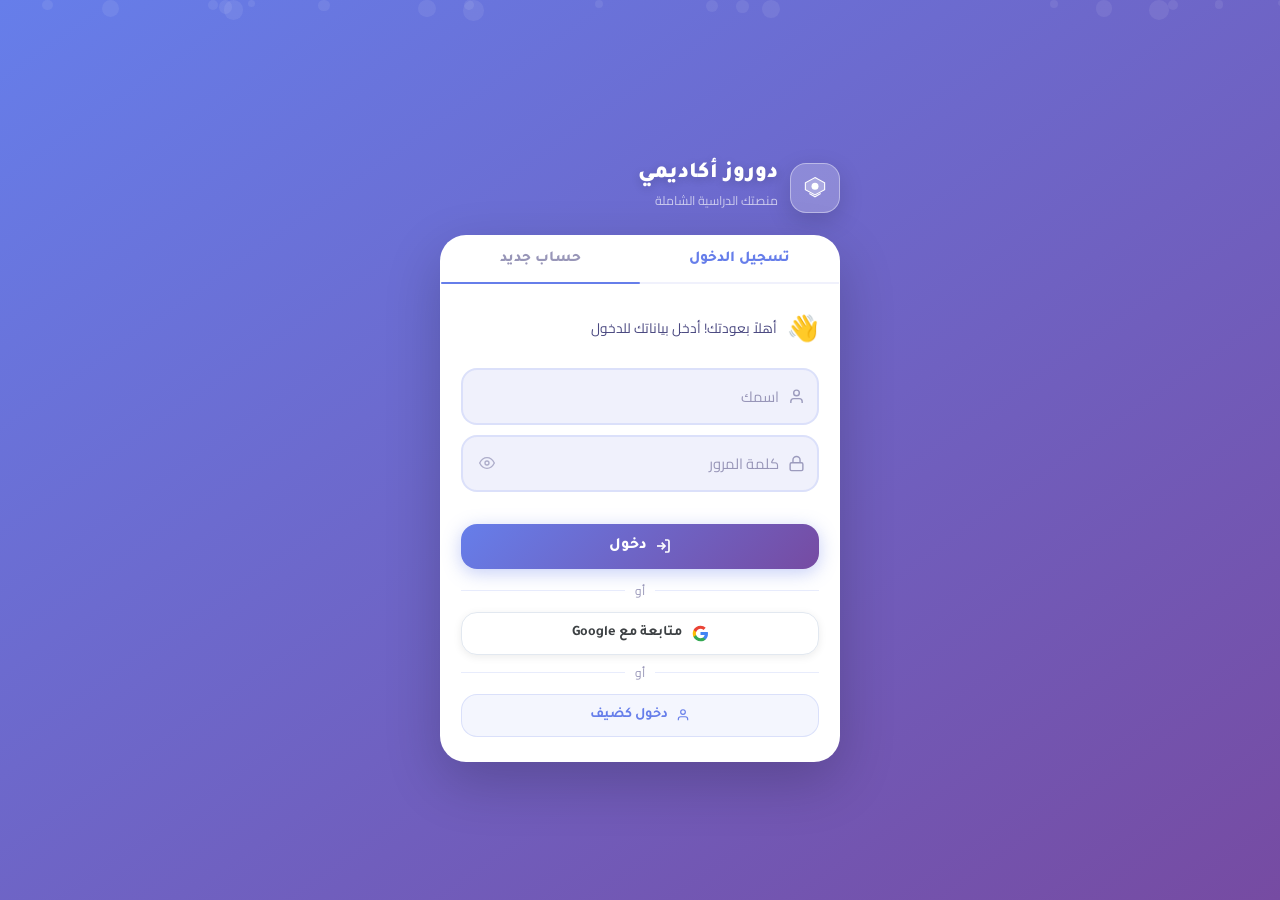
==== commit d8982dae: "Add files via upload" ====
--- a/index.html
+++ b/index.html
@@ -54,6 +54,20 @@
         <div class="toggle-sw" id="set-toggle"><div class="toggle-kn" id="set-knob"></div></div>
       </div>
 
+      <!-- Themes -->
+      <div class="mitem" onclick="openThemePicker()">
+        <div class="mitem-ic mi-teal">
+          <svg viewBox="0 0 24 24" fill="none" stroke="currentColor" stroke-width="2"><circle cx="12" cy="12" r="10"/><path d="M12 2a10 10 0 000 20"/><circle cx="12" cy="12" r="4"/></svg>
+        </div>
+        <div class="mitem-txt">
+          <div class="mitem-title">لون التطبيق</div>
+          <div class="mitem-sub" id="set-theme-name">بنفسجي كلاسيكي</div>
+        </div>
+        <div class="mitem-arr">
+          <svg viewBox="0 0 24 24" fill="none" stroke="currentColor" stroke-width="2.5"><polyline points="15 18 9 12 15 6"/></svg>
+        </div>
+      </div>
+
       <!-- Change stage -->
       <div class="mitem" onclick="askChangeStage()">
         <div class="mitem-ic mi-blue">
@@ -89,7 +103,7 @@
         </div>
         <div class="mitem-txt">
           <div class="mitem-title">الإبلاغ عن مشكلة</div>
-          <div class="mitem-sub">تواصل معنا عبر تيليغرام</div>
+          <div class="mitem-sub">تواصل معنا</div>
         </div>
         <div class="mitem-arr ext">
           <svg viewBox="0 0 24 24" fill="none" stroke="currentColor" stroke-width="2.5"><line x1="7" y1="17" x2="17" y2="7"/><polyline points="7 7 17 7 17 17"/></svg>
@@ -224,6 +238,11 @@
           دخول
         </button>
         <div class="auth-or"><span>أو</span></div>
+        <button class="btn-google" onclick="doGoogleLogin()">
+          <svg width="17" height="17" viewBox="0 0 24 24"><path fill="#4285F4" d="M22.56 12.25c0-.78-.07-1.53-.2-2.25H12v4.26h5.92c-.26 1.37-1.04 2.53-2.21 3.31v2.77h3.57c2.08-1.92 3.28-4.74 3.28-8.09z"/><path fill="#34A853" d="M12 23c2.97 0 5.46-.98 7.28-2.66l-3.57-2.77c-.98.66-2.23 1.06-3.71 1.06-2.86 0-5.29-1.93-6.16-4.53H2.18v2.84C3.99 20.53 7.7 23 12 23z"/><path fill="#FBBC05" d="M5.84 14.09c-.22-.66-.35-1.36-.35-2.09s.13-1.43.35-2.09V7.07H2.18C1.43 8.55 1 10.22 1 12s.43 3.45 1.18 4.93l3.66-2.84z"/><path fill="#EA4335" d="M12 5.38c1.62 0 3.06.56 4.21 1.64l3.15-3.15C17.45 2.09 14.97 1 12 1 7.7 1 3.99 3.47 2.18 7.07l3.66 2.84c.87-2.6 3.3-4.53 6.16-4.53z"/></svg>
+          متابعة مع Google
+        </button>
+        <div class="auth-or"><span>أو</span></div>
         <button class="btn-ghost" onclick="doGuest()">
           <svg width="14" height="14" viewBox="0 0 24 24" fill="none" stroke="currentColor" stroke-width="2"><path d="M20 21v-2a4 4 0 00-4-4H8a4 4 0 00-4 4v2"/><circle cx="12" cy="7" r="4"/></svg>
           دخول كضيف
@@ -258,6 +277,11 @@
         <button class="btn-main" onclick="doRegister()">
           <svg width="16" height="16" viewBox="0 0 24 24" fill="none" stroke="currentColor" stroke-width="2.5"><path d="M16 21v-2a4 4 0 00-4-4H5a4 4 0 00-4 4v2"/><circle cx="8.5" cy="7" r="4"/><line x1="20" y1="8" x2="20" y2="14"/><line x1="23" y1="11" x2="17" y2="11"/></svg>
           إنشاء الحساب
+        </button>
+        <div class="auth-or"><span>أو</span></div>
+        <button class="btn-google" onclick="doGoogleLogin()">
+          <svg width="17" height="17" viewBox="0 0 24 24"><path fill="#4285F4" d="M22.56 12.25c0-.78-.07-1.53-.2-2.25H12v4.26h5.92c-.26 1.37-1.04 2.53-2.21 3.31v2.77h3.57c2.08-1.92 3.28-4.74 3.28-8.09z"/><path fill="#34A853" d="M12 23c2.97 0 5.46-.98 7.28-2.66l-3.57-2.77c-.98.66-2.23 1.06-3.71 1.06-2.86 0-5.29-1.93-6.16-4.53H2.18v2.84C3.99 20.53 7.7 23 12 23z"/><path fill="#FBBC05" d="M5.84 14.09c-.22-.66-.35-1.36-.35-2.09s.13-1.43.35-2.09V7.07H2.18C1.43 8.55 1 10.22 1 12s.43 3.45 1.18 4.93l3.66-2.84z"/><path fill="#EA4335" d="M12 5.38c1.62 0 3.06.56 4.21 1.64l3.15-3.15C17.45 2.09 14.97 1 12 1 7.7 1 3.99 3.47 2.18 7.07l3.66 2.84c.87-2.6 3.3-4.53 6.16-4.53z"/></svg>
+          متابعة مع Google
         </button>
       </div>
 
@@ -466,5 +490,37 @@
 
 <div id="toast" class="toast hidden"></div>
 <script src="app.js"></script>
+
+<!-- Theme Picker Modal -->
+<div class="overlay hidden" id="ov-themes">
+  <div class="modal picker-modal">
+    <div class="picker-hd">
+      <div class="picker-hd-ic">🎨</div>
+      <h3>اختر لون التطبيق</h3>
+      <p>يُطبَّق الثيم على الموقع فوراً</p>
+    </div>
+    <div class="theme-grid" id="theme-grid"></div>
+  </div>
+</div>
+
+<!-- Quiz Modal — Duolingo Style -->
+<div class="overlay hidden" id="ov-quiz">
+  <div class="modal">
+    <div id="quiz-inner"></div>
+  </div>
+</div>
+
+<!-- Confirm Dialog Modal -->
+<div class="overlay hidden" id="ov-confirm">
+  <div class="modal confirm-modal">
+    <div class="confirm-icon" id="confirm-icon">⚠️</div>
+    <h3 class="confirm-title" id="confirm-title">هل أنت متأكد؟</h3>
+    <p class="confirm-msg" id="confirm-msg"></p>
+    <div class="confirm-btns">
+      <button class="confirm-yes" id="confirm-yes">تأكيد</button>
+      <button class="confirm-no" onclick="closeModal('ov-confirm')">إلغاء</button>
+    </div>
+  </div>
+</div>
 </body>
 </html>
--- a/style.css
+++ b/style.css
@@ -723,6 +723,16 @@
 .curr-lesson{display:flex;align-items:center;gap:9px;padding:9px 16px;border-bottom:1px solid var(--cbdr);font-size:.84rem;color:var(--tx2)}
 .curr-lesson:last-child{border-bottom:none}
 .curr-lesson::before{content:'📌';font-size:.7rem}
+/* curriculum item (DB-driven) */
+.curr-item{padding:11px 16px;border-bottom:1px solid var(--cbdr)}
+.curr-item:last-child{border-bottom:none}
+.curr-item-title{font-family:var(--fd);font-size:.87rem;font-weight:800;color:var(--tx);margin-bottom:4px;display:flex;align-items:center;gap:7px}
+.curr-item-title::before{content:"📌";font-size:.72rem}
+.curr-item-body{font-size:.8rem;color:var(--tx2);line-height:1.6;padding-right:20px}
+.curr-unit.open .curr-body{max-height:800px}
+/* curriculum book download button */
+.curr-book-btn{display:flex;align-items:center;gap:9px;background:linear-gradient(135deg,#059669,#047857);color:#fff;padding:10px 16px;border-radius:var(--r-m);font-family:var(--fd);font-size:.85rem;font-weight:700;text-decoration:none;margin-bottom:16px;box-shadow:0 4px 16px rgba(5,150,105,.3);transition:var(--tr);width:fit-content}
+.curr-book-btn:hover{transform:translateY(-2px);box-shadow:0 8px 24px rgba(5,150,105,.35)}
 
 /* Favs page items */
 .fav-item{
@@ -956,4 +966,535 @@
   color:var(--txw2);font-size:.85rem;
 }
 .loading-spin svg{animation:spin .8s linear infinite}
-@keyframes spin{to{transform:rotate(360deg)}}+@keyframes spin{to{transform:rotate(360deg)}}
+
+/* ══════════════════════════════════════════════
+   GOOGLE LOGIN BUTTON
+══════════════════════════════════════════════ */
+.btn-google{
+  width:100%;padding:12px;
+  background:#fff;border:1.5px solid #e2e8f0;
+  border-radius:var(--r-m);font-family:var(--fd);
+  font-size:.9rem;font-weight:700;color:#3c4043;
+  cursor:pointer;transition:var(--tr);
+  display:flex;align-items:center;justify-content:center;gap:10px;
+  box-shadow:0 2px 8px rgba(0,0,0,.08);
+}
+.btn-google:hover{background:#f8f9fa;box-shadow:0 4px 16px rgba(0,0,0,.14);transform:translateY(-1px)}
+.btn-google:active{transform:scale(.98)}
+
+/* ══════════════════════════════════════════════
+   THEMES GRID
+══════════════════════════════════════════════ */
+.theme-grid{
+  display:grid;grid-template-columns:repeat(3,1fr);
+  gap:10px;padding:4px 2px;
+}
+.theme-card{
+  border-radius:var(--r-l);padding:14px 10px;
+  cursor:pointer;text-align:center;
+  border:2.5px solid transparent;transition:var(--tr);
+  position:relative;overflow:hidden;
+  min-height:70px;display:flex;flex-direction:column;
+  align-items:center;justify-content:center;gap:4px;
+  box-shadow:0 3px 12px rgba(0,0,0,.2);
+}
+.theme-card:hover{transform:scale(1.06);box-shadow:0 8px 24px rgba(0,0,0,.3)}
+.theme-card.active{border-color:#fff;transform:scale(1.04)}
+.theme-check{
+  font-size:1.1rem;font-weight:900;color:#fff;
+  width:24px;height:24px;border-radius:50%;
+  background:rgba(255,255,255,.28);display:flex;
+  align-items:center;justify-content:center;
+  margin-bottom:2px;font-size:.9rem;
+}
+.theme-name{font-family:var(--fd);font-size:.7rem;font-weight:700;color:rgba(255,255,255,.9);text-shadow:0 1px 4px rgba(0,0,0,.3)}
+@media(max-width:380px){.theme-grid{grid-template-columns:repeat(2,1fr)}}
+
+/* ══════════════════════════════════════════════
+   QUIZ BUTTON — زر الاختبار التفاعلي في قائمة الاختبارات
+══════════════════════════════════════════════ */
+.btn-quiz{
+  display:inline-flex;align-items:center;gap:6px;
+  padding:8px 16px;border-radius:24px;
+  background:linear-gradient(135deg,#58cc02,#3d9900);
+  color:#fff;font-family:var(--fd);font-size:.78rem;
+  font-weight:800;border:none;cursor:pointer;
+  transition:transform .15s, box-shadow .15s;
+  box-shadow:0 4px 0 #2d7300, 0 6px 16px rgba(88,204,2,.3);
+  letter-spacing:.2px;flex-shrink:0;
+}
+.btn-quiz:hover{ transform:translateY(-2px); box-shadow:0 6px 0 #2d7300, 0 10px 20px rgba(88,204,2,.35) }
+.btn-quiz:active{ transform:translateY(2px); box-shadow:0 2px 0 #2d7300 }
+
+/* ══════════════════════════════════════════════
+   QUIZ OVERLAY — الطبقة الخلفية
+══════════════════════════════════════════════ */
+#ov-quiz{
+  align-items:flex-end;
+  background:rgba(0,0,0,.55);
+  backdrop-filter:blur(6px);
+}
+#ov-quiz .modal{
+  width:100%;max-width:520px;
+  border-radius:28px 28px 0 0;
+  padding:0;overflow:hidden;
+  max-height:94vh;overflow-y:auto;
+  scrollbar-width:none;
+  background:var(--card);
+}
+#ov-quiz .modal::-webkit-scrollbar{display:none}
+
+/* ══════════════════════════════════════════════
+   DQ — COMMON
+══════════════════════════════════════════════ */
+.dq-x{
+  width:36px;height:36px;flex-shrink:0;
+  border-radius:50%;border:none;cursor:pointer;
+  background:rgba(255,255,255,.08);
+  display:flex;align-items:center;justify-content:center;
+  transition:background .15s;
+}
+.dq-x:hover{ background:rgba(239,68,68,.18) }
+.dq-x svg{ stroke:var(--tx3) }
+.dq-x:hover svg{ stroke:#ef4444 }
+
+/* ══════════════════════════════════════════════
+   DQ — INTRO SCREEN
+══════════════════════════════════════════════ */
+.dq-intro{
+  padding:20px 24px 36px;
+  display:flex;flex-direction:column;align-items:center;text-align:center;
+}
+.dq-intro > .dq-x{ align-self:flex-end; margin-bottom:4px }
+/* أنيميشن الاختبار - حلقات نابضة */
+.dq-intro-anim{
+  position:relative;width:90px;height:90px;
+  display:flex;align-items:center;justify-content:center;
+  margin:0 auto 18px;
+}
+.dq-anim-ring{
+  position:absolute;border-radius:50%;
+  border:3px solid var(--pri-c,#58cc02);
+  opacity:0;
+  animation:dq-ring-pulse 2.4s ease-out infinite;
+}
+.dq-ar1{ width:90px;height:90px; animation-delay:0s }
+.dq-ar2{ width:70px;height:70px; animation-delay:.4s }
+.dq-ar3{ width:50px;height:50px; animation-delay:.8s }
+@keyframes dq-ring-pulse{
+  0%  { opacity:.7; transform:scale(.7) }
+  70% { opacity:0;  transform:scale(1.15) }
+  100%{ opacity:0;  transform:scale(1.15) }
+}
+.dq-anim-core{
+  width:52px;height:52px;border-radius:50%;
+  background:linear-gradient(135deg,#58cc02,#3d9900);
+  display:flex;align-items:center;justify-content:center;
+  box-shadow:0 6px 20px rgba(88,204,2,.4);
+  animation:dq-core-beat 2s ease-in-out infinite;
+  position:relative;z-index:1;
+}
+.dq-anim-core svg{ stroke:#fff }
+@keyframes dq-core-beat{
+  0%,100%{ transform:scale(1) }
+  50%{ transform:scale(1.08) }
+}
+.dq-intro-name{
+  font-family:var(--fd);font-size:1.18rem;font-weight:900;
+  color:var(--tx);margin:0 0 16px;line-height:1.35;
+}
+.dq-intro-chips{
+  display:flex;flex-wrap:wrap;gap:8px;justify-content:center;margin-bottom:16px;
+}
+.dq-chip{
+  padding:5px 13px;border-radius:20px;
+  font-family:var(--fd);font-size:.72rem;font-weight:800;color:#fff;
+}
+.dq-chip-blue  { background:#1cb0f6 }
+.dq-chip-purple{ background:#8b5cf6 }
+.dq-chip-teal  { background:#14b8a6 }
+.dq-chip-amber { background:#f59e0b }
+.dq-intro-tip{
+  font-size:.84rem;color:var(--tx2);margin-bottom:26px;
+}
+.dq-start-btn{
+  width:100%;max-width:280px;
+  padding:16px 24px;border-radius:16px;
+  background:linear-gradient(135deg,#58cc02,#3d9900);
+  color:#fff;font-family:var(--fd);font-size:1rem;
+  font-weight:900;border:none;cursor:pointer;
+  display:flex;align-items:center;justify-content:center;gap:10px;
+  box-shadow:0 6px 0 #2d7300, 0 8px 20px rgba(88,204,2,.35);
+  transition:transform .15s, box-shadow .15s;letter-spacing:.3px;
+}
+.dq-start-btn:hover{ transform:translateY(-3px); box-shadow:0 9px 0 #2d7300, 0 14px 28px rgba(88,204,2,.4) }
+.dq-start-btn:active{ transform:translateY(4px); box-shadow:0 2px 0 #2d7300 }
+
+/* ══════════════════════════════════════════════
+   DQ — QUESTION SCREEN
+══════════════════════════════════════════════ */
+.dq-screen{
+  display:flex;flex-direction:column;
+  min-height:100%;
+  opacity:0;transform:translateX(28px);
+  transition:opacity .2s ease, transform .2s ease;
+}
+.dq-screen.dq-in{ opacity:1; transform:translateX(0) }
+.dq-screen.dq-out{ opacity:0; transform:translateX(-28px) }
+
+/* body يحمل السؤال + الخيارات مع scroll */
+.dq-body{
+  flex:1;display:flex;flex-direction:column;
+  gap:16px;padding:16px 18px 28px;
+  overflow-y:auto;
+}
+
+/* بطاقة السؤال */
+.dq-q-card{
+  background:var(--glass,rgba(255,255,255,.07));
+  border:1.5px solid var(--cbdr,rgba(255,255,255,.1));
+  border-radius:20px;
+  padding:18px 20px;
+  box-shadow:0 4px 20px rgba(0,0,0,.15);
+}
+
+/* ─ Header ─ */
+.dq-header{
+  display:flex;align-items:center;gap:12px;
+  padding:16px 20px 12px;
+}
+.dq-prog-track{
+  flex:1;height:10px;background:rgba(255,255,255,.08);
+  border-radius:5px;overflow:hidden;
+}
+.dq-prog-fill{
+  height:100%;
+  background:linear-gradient(90deg,#58cc02,#89e219);
+  border-radius:5px;transition:width .45s cubic-bezier(.4,0,.2,1);
+  box-shadow:0 0 8px rgba(88,204,2,.5);
+}
+.dq-counter{
+  font-family:var(--fd);font-size:.78rem;font-weight:800;
+  color:var(--tx2);white-space:nowrap;
+}
+.dq-ci{ color:var(--tx);font-size:.88rem }
+
+/* ─ Question card contents ─ */
+.dq-q-tag{
+  display:inline-block;
+  padding:3px 10px;border-radius:8px;
+  background:rgba(88,204,2,.14);
+  color:#58cc02;font-family:var(--fd);
+  font-size:.66rem;font-weight:800;
+  margin-bottom:12px;letter-spacing:.5px;
+  border:1px solid rgba(88,204,2,.25);
+}
+.dq-q-text{
+  font-family:var(--fd);font-size:1.08rem;font-weight:900;
+  color:var(--tx);line-height:1.6;
+}
+
+/* ─ Options ─ */
+.dq-opts{
+  display:flex;flex-direction:column;gap:10px;
+}
+.dq-opt{
+  width:100%;padding:16px 18px;
+  border-radius:16px;
+  border:2.5px solid var(--cbdr);
+  background:var(--card2);
+  cursor:pointer;text-align:right;
+  font-family:var(--fd);font-size:.95rem;font-weight:800;
+  color:var(--tx);
+  display:flex;align-items:center;gap:14px;
+  transition:border-color .12s, background .12s, transform .12s, box-shadow .12s;
+  box-shadow:0 3px 0 rgba(0,0,0,.12);
+  -webkit-tap-highlight-color:transparent;
+  position:relative;overflow:hidden;
+}
+.dq-opt::after{
+  content:'';position:absolute;inset:0;
+  background:white;opacity:0;transition:opacity .3s;
+  pointer-events:none;
+}
+.dq-opt:hover{
+  border-color:var(--pri-c);
+  background:rgba(102,126,234,.06);
+  transform:translateY(-2px);
+  box-shadow:0 6px 0 rgba(0,0,0,.1);
+}
+.dq-opt:active{ transform:scale(.97) }
+.dq-opt.dq-picked{
+  border-color:#1cb0f6;
+  background:rgba(28,176,246,.1);
+  transform:scale(.98);
+  box-shadow:0 1px 0 rgba(0,0,0,.1);
+}
+.dq-opt.dq-picked::after{ opacity:.08 }
+
+/* Option badge (أ، ب، ج، د) */
+.dq-opt-badge{
+  width:34px;height:34px;flex-shrink:0;
+  border-radius:10px;
+  background:rgba(255,255,255,.08);
+  border:2px solid var(--cbdr);
+  display:flex;align-items:center;justify-content:center;
+  font-family:var(--fd);font-size:.85rem;font-weight:900;color:var(--tx2);
+  transition:background .12s, border-color .12s, color .12s;
+}
+.dq-opt:hover .dq-opt-badge{
+  background:var(--pri);border-color:transparent;color:#fff;
+}
+.dq-opt.dq-picked .dq-opt-badge{
+  background:#1cb0f6;border-color:transparent;color:#fff;
+}
+.dq-opt-text{ flex:1;line-height:1.45 }
+
+/* ─ True / False special layout ─ */
+.dq-tf-opts{
+  flex-direction:row;gap:14px;align-items:stretch;
+}
+.dq-tf-opts .dq-opt{
+  flex:1;flex-direction:column;gap:10px;
+  justify-content:center;align-items:center;
+  padding:22px 14px;border-radius:20px;
+  font-size:1rem;text-align:center;
+}
+.dq-tf-ic{ font-size:2rem;display:block }
+.dq-tf-t:hover, .dq-tf-t.dq-picked{
+  border-color:#22c55e;background:rgba(34,197,94,.1);
+}
+.dq-tf-t:hover .dq-opt-badge, .dq-tf-t.dq-picked .dq-opt-badge{
+  background:#22c55e;
+}
+.dq-tf-f:hover, .dq-tf-f.dq-picked{
+  border-color:#ef4444;background:rgba(239,68,68,.1);
+}
+.dq-tf-f:hover .dq-opt-badge, .dq-tf-f.dq-picked .dq-opt-badge{
+  background:#ef4444;
+}
+
+/* ══════════════════════════════════════════════
+   DQ — RESULT SCREEN
+══════════════════════════════════════════════ */
+.dq-result{
+  padding:20px 22px 36px;
+  display:flex;flex-direction:column;align-items:center;
+  text-align:center;position:relative;
+  animation:dq-fadeup .4s ease both;
+}
+@keyframes dq-fadeup{
+  from{ opacity:0; transform:translateY(20px) }
+  to  { opacity:1; transform:translateY(0) }
+}
+.dq-rx{ position:absolute;top:16px;right:16px }
+
+.dq-res-top{ margin:10px 0 20px }
+.dq-res-emoji{
+  font-size:4rem;display:block;
+  animation:dq-bounce 2s ease-in-out infinite;
+  margin-bottom:10px;
+}
+.dq-res-msg{
+  font-family:var(--fd);font-size:.95rem;font-weight:700;
+  color:var(--tx2);line-height:1.5;max-width:280px;margin:0 auto;
+}
+
+/* SVG circle */
+.dq-circle-wrap{
+  position:relative;width:140px;height:140px;
+  margin:0 auto 22px;
+}
+.dq-ring{ display:block }
+.dq-circle-inner{
+  position:absolute;inset:0;
+  display:flex;flex-direction:column;
+  align-items:center;justify-content:center;
+}
+.dq-pct-num{
+  font-family:var(--fd);font-size:2rem;font-weight:900;
+  line-height:1;
+}
+.dq-pct-lbl{
+  font-size:.68rem;color:var(--tx2);font-weight:600;margin-top:2px;
+}
+
+/* stat cards */
+.dq-res-cards{
+  display:grid;grid-template-columns:repeat(2,1fr);
+  gap:10px;width:100%;max-width:320px;margin-bottom:24px;
+}
+.dq-rc{
+  border-radius:16px;padding:14px 12px;text-align:center;
+  border:2px solid transparent;
+}
+.dq-rc-green{ background:rgba(34,197,94,.1); border-color:rgba(34,197,94,.2) }
+.dq-rc-red  { background:rgba(239,68,68,.1);  border-color:rgba(239,68,68,.2) }
+.dq-rc-gray { background:rgba(255,255,255,.05);border-color:var(--cbdr) }
+.dq-rc-blue { background:rgba(28,176,246,.1); border-color:rgba(28,176,246,.2) }
+.dq-rc-n{
+  font-family:var(--fd);font-size:1.5rem;font-weight:900;color:var(--tx);
+}
+.dq-rc-l{
+  font-size:.68rem;color:var(--tx2);font-weight:700;margin-top:3px;
+}
+
+/* result buttons */
+.dq-res-btns{
+  display:flex;flex-direction:column;gap:11px;width:100%;max-width:320px;
+}
+.dq-retry-btn{
+  width:100%;padding:15px;border-radius:16px;border:none;cursor:pointer;
+  background:linear-gradient(135deg,#58cc02,#3d9900);
+  color:#fff;font-family:var(--fd);font-size:.95rem;font-weight:900;
+  box-shadow:0 5px 0 #2d7300;transition:transform .12s, box-shadow .12s;
+}
+.dq-retry-btn:hover{ transform:translateY(-2px); box-shadow:0 7px 0 #2d7300 }
+.dq-retry-btn:active{ transform:translateY(3px); box-shadow:0 2px 0 #2d7300 }
+.dq-close-btn{
+  width:100%;padding:14px;border-radius:16px;
+  background:transparent;color:var(--tx2);
+  font-family:var(--fd);font-size:.9rem;font-weight:800;
+  border:2.5px solid var(--cbdr);cursor:pointer;
+  transition:border-color .15s, color .15s;
+}
+.dq-close-btn:hover{ border-color:var(--pri-c);color:var(--pri-c) }
+
+/* ─ Grade colors ─ */
+.dq-gold   { color:#f59e0b }
+.dq-silver { color:#94a3b8 }
+.dq-bronze { color:#c2610c }
+.dq-warn   { color:#f97316 }
+.dq-low    { color:#ef4444 }
+
+/* ══════════════════════════════════════════════
+   DQ — WRONG ANSWERS REVIEW
+══════════════════════════════════════════════ */
+.dq-review{
+  width:100%;max-width:340px;
+  background:rgba(239,68,68,.06);
+  border:1.5px solid rgba(239,68,68,.2);
+  border-radius:20px;padding:16px;
+  margin-bottom:14px;
+}
+.dq-review-hd{
+  display:flex;align-items:center;gap:8px;
+  margin-bottom:14px;
+}
+.dq-review-ic{ font-size:1.1rem }
+.dq-review-title{
+  font-family:var(--fd);font-size:.88rem;font-weight:900;
+  color:var(--tx);flex:1;
+}
+.dq-review-badge{
+  background:#ef4444;color:#fff;
+  font-family:var(--fd);font-size:.72rem;font-weight:900;
+  padding:2px 8px;border-radius:20px;
+}
+.dq-ri{
+  display:flex;gap:12px;align-items:flex-start;
+  padding:11px 0;
+  border-top:1px solid rgba(239,68,68,.12);
+}
+.dq-ri:first-of-type{ border-top:none;padding-top:0 }
+.dq-ri-num{
+  width:26px;height:26px;border-radius:50%;flex-shrink:0;
+  background:rgba(239,68,68,.15);
+  display:flex;align-items:center;justify-content:center;
+  font-family:var(--fd);font-size:.72rem;font-weight:900;color:#ef4444;
+}
+.dq-ri-body{ flex:1;display:flex;flex-direction:column;gap:6px }
+.dq-ri-q{
+  font-family:var(--fd);font-size:.82rem;font-weight:800;
+  color:var(--tx);line-height:1.45;margin-bottom:2px;
+}
+.dq-ri-row{
+  display:flex;align-items:baseline;gap:7px;
+  padding:6px 10px;border-radius:10px;
+}
+.dq-ri-wrong{
+  background:rgba(239,68,68,.08);
+  border:1px solid rgba(239,68,68,.15);
+}
+.dq-ri-right{
+  background:rgba(34,197,94,.08);
+  border:1px solid rgba(34,197,94,.2);
+}
+.dq-ri-lbl{
+  font-family:var(--fd);font-size:.65rem;font-weight:800;
+  color:var(--tx2);white-space:nowrap;
+}
+.dq-ri-val{
+  font-family:var(--fd);font-size:.78rem;font-weight:700;color:var(--tx);
+  flex:1;
+}
+.dq-ri-wrong .dq-ri-lbl{ color:#ef4444 }
+.dq-ri-right .dq-ri-lbl{ color:#22c55e }
+
+
+/* ══════════════════════════════════════════════
+   CONFIRM DIALOG — نافذة التأكيد
+══════════════════════════════════════════════ */
+.confirm-modal{
+  max-width:320px;width:calc(100% - 40px);
+  padding:28px 24px 22px;
+  border-radius:24px;
+  text-align:center;
+  animation:confirm-pop .25s cubic-bezier(.34,1.56,.64,1) both;
+}
+@keyframes confirm-pop{
+  from{ opacity:0; transform:scale(.82) }
+  to  { opacity:1; transform:scale(1)   }
+}
+.confirm-icon{
+  font-size:2.8rem;display:block;
+  margin-bottom:12px;
+  animation:confirm-bounce .5s cubic-bezier(.34,1.56,.64,1) .1s both;
+}
+@keyframes confirm-bounce{
+  from{ transform:scale(0) rotate(-15deg) }
+  to  { transform:scale(1) rotate(0deg)   }
+}
+.confirm-title{
+  font-family:var(--fd);font-size:1.08rem;font-weight:900;
+  color:var(--tx);margin:0 0 8px;
+}
+.confirm-msg{
+  font-size:.83rem;color:var(--tx2);line-height:1.55;
+  margin:0 0 22px;
+}
+.confirm-btns{
+  display:flex;flex-direction:column;gap:9px;
+}
+.confirm-yes{
+  width:100%;padding:13px;border-radius:14px;
+  border:none;cursor:pointer;
+  font-family:var(--fd);font-size:.92rem;font-weight:900;
+  color:#fff;transition:transform .12s, box-shadow .12s;
+  background:linear-gradient(135deg,#667eea,#764ba2);
+  box-shadow:0 4px 0 #4f46a8;
+}
+.confirm-yes:hover{ transform:translateY(-2px); box-shadow:0 6px 0 #4f46a8 }
+.confirm-yes:active{ transform:translateY(2px); box-shadow:0 2px 0 #4f46a8 }
+/* نوع التحذير */
+.confirm-yes.confirm-warn{
+  background:linear-gradient(135deg,#f97316,#c2410c);
+  box-shadow:0 4px 0 #9a3412;
+}
+.confirm-yes.confirm-warn:hover{ box-shadow:0 6px 0 #9a3412 }
+.confirm-yes.confirm-warn:active{ box-shadow:0 2px 0 #9a3412 }
+/* نوع الخطر */
+.confirm-yes.confirm-danger{
+  background:linear-gradient(135deg,#ef4444,#b91c1c);
+  box-shadow:0 4px 0 #991b1b;
+}
+.confirm-yes.confirm-danger:hover{ box-shadow:0 6px 0 #991b1b }
+.confirm-yes.confirm-danger:active{ box-shadow:0 2px 0 #991b1b }
+.confirm-no{
+  width:100%;padding:12px;border-radius:14px;
+  border:2px solid var(--cbdr);background:transparent;
+  font-family:var(--fd);font-size:.88rem;font-weight:800;
+  color:var(--tx2);cursor:pointer;transition:border-color .15s,color .15s;
+}
+.confirm-no:hover{ border-color:var(--pri-c);color:var(--tx) }
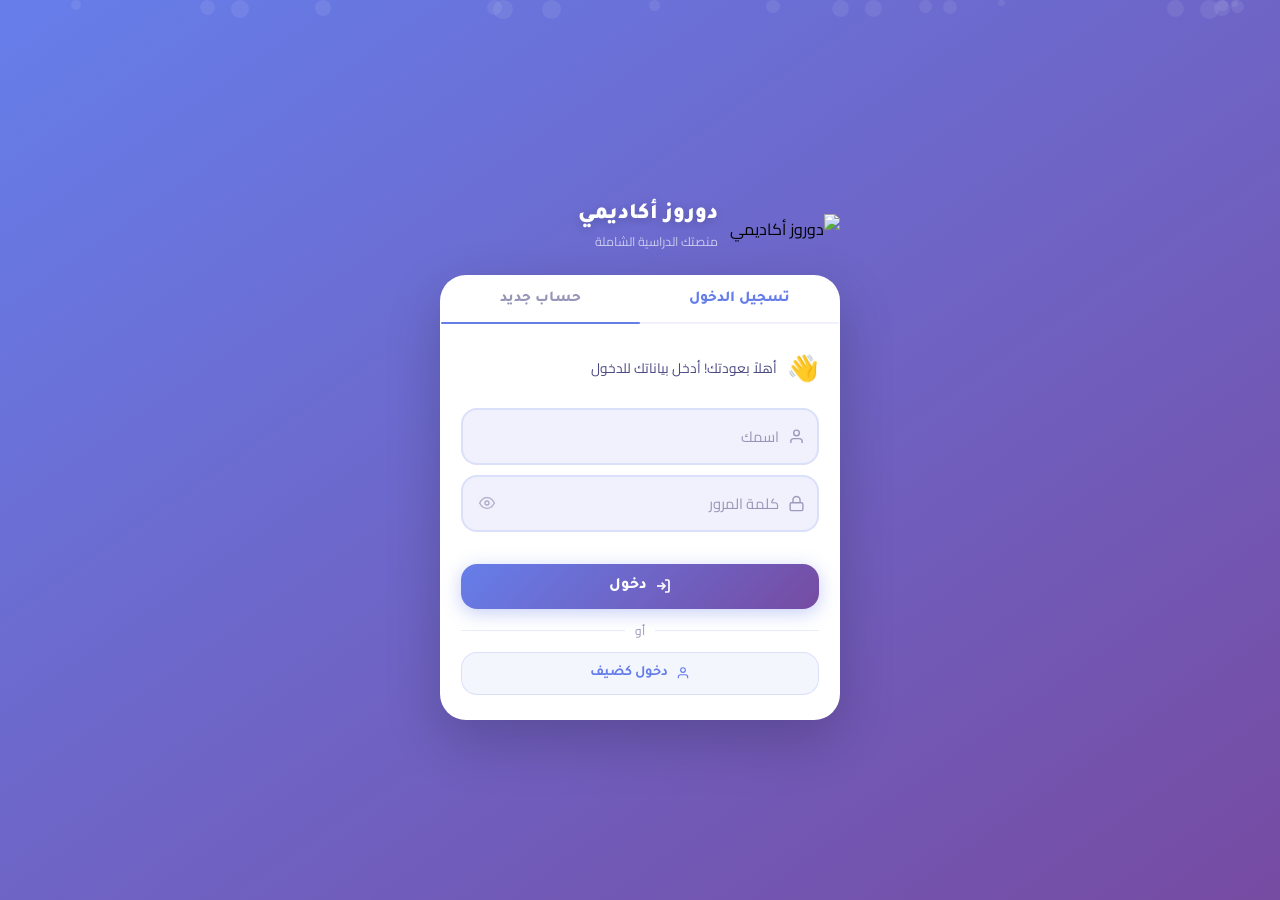
==== commit e1ad41f1: "Add files via upload" ====
--- a/index.html
+++ b/index.html
@@ -4,7 +4,15 @@
   <meta charset="UTF-8"/>
   <meta name="viewport" content="width=device-width,initial-scale=1.0"/>
   <title>دوروز أكاديمي</title>
-  <link rel="icon" type="image/svg+xml" href="data:image/svg+xml,%3Csvg xmlns='http://www.w3.org/2000/svg' viewBox='0 0 64 64'%3E%3Crect width='64' height='64' rx='14' fill='%23667eea'/%3E%3Cpath d='M32 10L52 21V35L32 46L12 35V21L32 10Z' fill='rgba(255,255,255,0.25)' stroke='rgba(255,255,255,0.7)' stroke-width='2'/%3E%3Ccircle cx='32' cy='28' r='7' fill='white'/%3E%3Cpath d='M20 46L32 52L44 46' stroke='white' stroke-width='2.5' fill='none' stroke-linecap='round'/%3E%3C/svg%3E"/>
+  <!-- Favicon + PWA -->
+  <link rel="icon" type="image/png" href="https://i.ibb.co/KjfTk9Dg/Dark-Cyan-White-Minimalist-Book-Store-Logo-2-1.png"/>
+  <link rel="apple-touch-icon"      href="https://i.ibb.co/KjfTk9Dg/Dark-Cyan-White-Minimalist-Book-Store-Logo-2-1.png"/>
+  <link rel="manifest"              href="manifest.json"/>
+  <meta name="theme-color"          content="#0e7490"/>
+  <meta name="apple-mobile-web-app-capable"           content="yes"/>
+  <meta name="apple-mobile-web-app-status-bar-style"  content="black-translucent"/>
+  <meta name="apple-mobile-web-app-title"             content="دوروز أكاديمي"/>
+  <meta name="mobile-web-app-capable"                 content="yes"/>
   <link rel="preconnect" href="https://fonts.googleapis.com"/>
   <link href="https://fonts.googleapis.com/css2?family=Tajawal:wght@400;700;800;900&family=Cairo:wght@400;600;700;900&display=swap" rel="stylesheet"/>
   <link rel="stylesheet" href="style.css"/>
@@ -192,14 +200,8 @@
 
     <!-- Brand -->
     <div class="auth-brand">
-      <div class="brand-logo anim-float">
-        <svg width="28" height="28" viewBox="0 0 64 64" fill="none">
-          <path d="M32 8L54 20V36L32 48L10 36V20L32 8Z" fill="rgba(255,255,255,0.28)" stroke="white" stroke-width="2.5"/>
-          <circle cx="32" cy="28" r="8" fill="white"/>
-          <path d="M20 45L32 52L44 45" stroke="white" stroke-width="2.5" stroke-linecap="round" fill="none"/>
-        </svg>
-      </div>
-      <div class="brand-text">
+      <img src="https://i.ibb.co/KjfTk9Dg/Dark-Cyan-White-Minimalist-Book-Store-Logo-2-1.png" alt="دوروز أكاديمي" class="auth-hero-logo"/>
+      <div>
         <div class="brand-name">دوروز أكاديمي</div>
         <div class="brand-tag">منصتك الدراسية الشاملة</div>
       </div>
@@ -238,11 +240,6 @@
           دخول
         </button>
         <div class="auth-or"><span>أو</span></div>
-        <button class="btn-google" onclick="doGoogleLogin()">
-          <svg width="17" height="17" viewBox="0 0 24 24"><path fill="#4285F4" d="M22.56 12.25c0-.78-.07-1.53-.2-2.25H12v4.26h5.92c-.26 1.37-1.04 2.53-2.21 3.31v2.77h3.57c2.08-1.92 3.28-4.74 3.28-8.09z"/><path fill="#34A853" d="M12 23c2.97 0 5.46-.98 7.28-2.66l-3.57-2.77c-.98.66-2.23 1.06-3.71 1.06-2.86 0-5.29-1.93-6.16-4.53H2.18v2.84C3.99 20.53 7.7 23 12 23z"/><path fill="#FBBC05" d="M5.84 14.09c-.22-.66-.35-1.36-.35-2.09s.13-1.43.35-2.09V7.07H2.18C1.43 8.55 1 10.22 1 12s.43 3.45 1.18 4.93l3.66-2.84z"/><path fill="#EA4335" d="M12 5.38c1.62 0 3.06.56 4.21 1.64l3.15-3.15C17.45 2.09 14.97 1 12 1 7.7 1 3.99 3.47 2.18 7.07l3.66 2.84c.87-2.6 3.3-4.53 6.16-4.53z"/></svg>
-          متابعة مع Google
-        </button>
-        <div class="auth-or"><span>أو</span></div>
         <button class="btn-ghost" onclick="doGuest()">
           <svg width="14" height="14" viewBox="0 0 24 24" fill="none" stroke="currentColor" stroke-width="2"><path d="M20 21v-2a4 4 0 00-4-4H8a4 4 0 00-4 4v2"/><circle cx="12" cy="7" r="4"/></svg>
           دخول كضيف
@@ -278,16 +275,9 @@
           <svg width="16" height="16" viewBox="0 0 24 24" fill="none" stroke="currentColor" stroke-width="2.5"><path d="M16 21v-2a4 4 0 00-4-4H5a4 4 0 00-4 4v2"/><circle cx="8.5" cy="7" r="4"/><line x1="20" y1="8" x2="20" y2="14"/><line x1="23" y1="11" x2="17" y2="11"/></svg>
           إنشاء الحساب
         </button>
-        <div class="auth-or"><span>أو</span></div>
-        <button class="btn-google" onclick="doGoogleLogin()">
-          <svg width="17" height="17" viewBox="0 0 24 24"><path fill="#4285F4" d="M22.56 12.25c0-.78-.07-1.53-.2-2.25H12v4.26h5.92c-.26 1.37-1.04 2.53-2.21 3.31v2.77h3.57c2.08-1.92 3.28-4.74 3.28-8.09z"/><path fill="#34A853" d="M12 23c2.97 0 5.46-.98 7.28-2.66l-3.57-2.77c-.98.66-2.23 1.06-3.71 1.06-2.86 0-5.29-1.93-6.16-4.53H2.18v2.84C3.99 20.53 7.7 23 12 23z"/><path fill="#FBBC05" d="M5.84 14.09c-.22-.66-.35-1.36-.35-2.09s.13-1.43.35-2.09V7.07H2.18C1.43 8.55 1 10.22 1 12s.43 3.45 1.18 4.93l3.66-2.84z"/><path fill="#EA4335" d="M12 5.38c1.62 0 3.06.56 4.21 1.64l3.15-3.15C17.45 2.09 14.97 1 12 1 7.7 1 3.99 3.47 2.18 7.07l3.66 2.84c.87-2.6 3.3-4.53 6.16-4.53z"/></svg>
-          متابعة مع Google
-        </button>
-      </div>
-
-    </div>
-    <!-- End card -->
-
+      </div>
+
+    </div>
   </div>
 </div>
 
@@ -299,7 +289,7 @@
   <header class="topbar">
     <div class="tbar-l">
       <div class="tbar-logo">
-        <svg width="20" height="20" viewBox="0 0 64 64" fill="none"><path d="M32 8L54 20V36L32 48L10 36V20L32 8Z" fill="rgba(255,255,255,0.3)" stroke="white" stroke-width="3"/><circle cx="32" cy="28" r="8" fill="white"/></svg>
+        <img src="https://i.ibb.co/KjfTk9Dg/Dark-Cyan-White-Minimalist-Book-Store-Logo-2-1.png" alt="دوروز" class="tbar-logo-img"/>
       </div>
       <div>
         <div class="tbar-title" id="grade-tbar-title">دوروز أكاديمي</div>
@@ -377,7 +367,7 @@
 <div id="pg-search" class="pg">
   <header class="topbar">
     <div class="tbar-l">
-      <div class="tbar-logo"><svg width="20" height="20" viewBox="0 0 64 64" fill="none"><path d="M32 8L54 20V36L32 48L10 36V20L32 8Z" fill="rgba(255,255,255,0.3)" stroke="white" stroke-width="3"/><circle cx="32" cy="28" r="8" fill="white"/></svg></div>
+      <div class="tbar-logo"><img src="https://i.ibb.co/KjfTk9Dg/Dark-Cyan-White-Minimalist-Book-Store-Logo-2-1.png" alt="دوروز" class="tbar-logo-img"/></div>
       <span class="tbar-title">البحث</span>
     </div>
   </header>
@@ -414,7 +404,7 @@
 <div id="pg-favs" class="pg">
   <header class="topbar">
     <div class="tbar-l">
-      <div class="tbar-logo"><svg width="20" height="20" viewBox="0 0 64 64" fill="none"><path d="M32 8L54 20V36L32 48L10 36V20L32 8Z" fill="rgba(255,255,255,0.3)" stroke="white" stroke-width="3"/><circle cx="32" cy="28" r="8" fill="white"/></svg></div>
+      <div class="tbar-logo"><img src="https://i.ibb.co/KjfTk9Dg/Dark-Cyan-White-Minimalist-Book-Store-Logo-2-1.png" alt="دوروز" class="tbar-logo-img"/></div>
       <span class="tbar-title">مكتبتي</span>
     </div>
   </header>
@@ -438,7 +428,7 @@
 <div id="pg-profile" class="pg">
   <header class="topbar">
     <div class="tbar-l">
-      <div class="tbar-logo"><svg width="20" height="20" viewBox="0 0 64 64" fill="none"><path d="M32 8L54 20V36L32 48L10 36V20L32 8Z" fill="rgba(255,255,255,0.3)" stroke="white" stroke-width="3"/><circle cx="32" cy="28" r="8" fill="white"/></svg></div>
+      <div class="tbar-logo"><img src="https://i.ibb.co/KjfTk9Dg/Dark-Cyan-White-Minimalist-Book-Store-Logo-2-1.png" alt="دوروز" class="tbar-logo-img"/></div>
       <span class="tbar-title">حسابي</span>
     </div>
   </header>
--- a/style.css
+++ b/style.css
@@ -313,10 +313,12 @@
 }
 .tbar-l,.tbar-r{display:flex;align-items:center;gap:9px}
 .tbar-logo{
-  width:30px;height:30px;border-radius:var(--r-s);
+  width:24px;height:24px;border-radius:var(--r-s);
   background:rgba(255,255,255,.18);border:1px solid rgba(255,255,255,.28);
   display:flex;align-items:center;justify-content:center;flex-shrink:0;
-}
+  overflow:hidden;padding:2px;
+}
+.tbar-logo img,.tbar-logo-img{width:100%;height:100%;object-fit:contain;border-radius:2px}
 .tbar-title{font-family:var(--fd);font-size:.97rem;font-weight:800;color:var(--txw);white-space:nowrap;overflow:hidden;text-overflow:ellipsis;max-width:150px}
 .tbar-sub{font-size:.7rem;color:var(--txw2)}
 
@@ -366,12 +368,14 @@
 /* Brand */
 .auth-brand{width:100%;display:flex;align-items:center;gap:12px}
 .brand-logo{
-  width:50px;height:50px;border-radius:var(--r-m);
+  width:38px;height:38px;border-radius:var(--r-m);
   background:rgba(255,255,255,.22);
   border:1.5px solid rgba(255,255,255,.4);
   display:flex;align-items:center;justify-content:center;
   flex-shrink:0;box-shadow:0 8px 24px rgba(0,0,0,.15);
-}
+  overflow:hidden;padding:3px;
+}
+.brand-logo img{width:100%;height:100%;object-fit:contain;border-radius:5px}
 .anim-float{animation:floatY 3.5s ease-in-out infinite}
 .brand-text{}
 .brand-name{font-family:var(--fd);font-size:1.4rem;font-weight:900;color:#fff;line-height:1;text-shadow:0 2px 10px rgba(0,0,0,.18)}
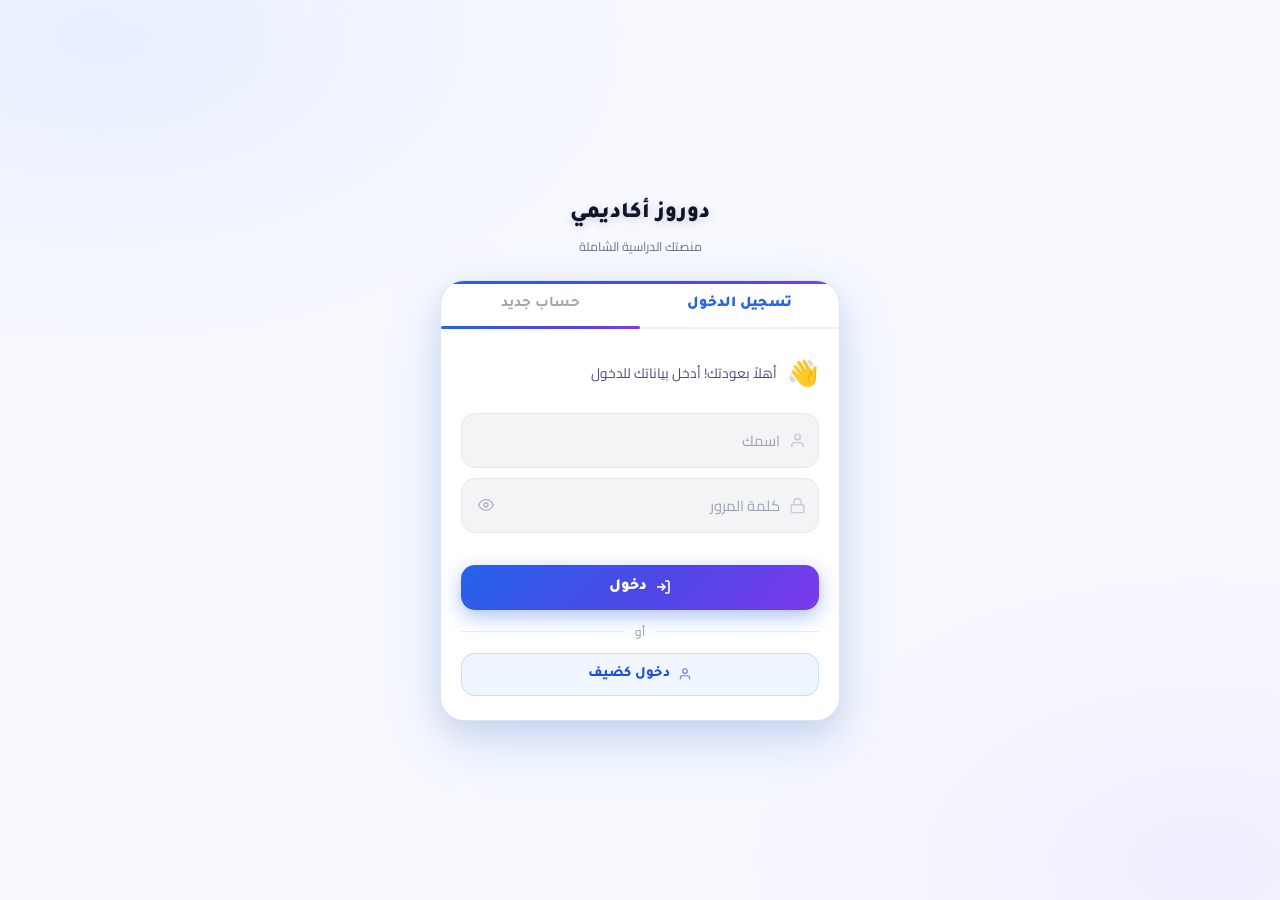
==== commit a9eaa209: "Add files via upload" ====
--- a/index.html
+++ b/index.html
@@ -180,9 +180,10 @@
     <svg class="bnb-ic" viewBox="0 0 24 24" fill="none" stroke="currentColor" stroke-width="2.2"><path d="M20.84 4.61a5.5 5.5 0 00-7.78 0L12 5.67l-1.06-1.06a5.5 5.5 0 00-7.78 7.78l1.06 1.06L12 21.23l7.78-7.78 1.06-1.06a5.5 5.5 0 000-7.78z"/></svg>
     <span>مكتبتي</span>
   </button>
-  <button class="bnb" id="bnav-profile" onclick="bottomNav('profile')">
-    <svg class="bnb-ic" viewBox="0 0 24 24" fill="none" stroke="currentColor" stroke-width="2.2"><path d="M20 21v-2a4 4 0 00-4-4H8a4 4 0 00-4 4v2"/><circle cx="12" cy="7" r="4"/></svg>
-    <span>حسابي</span>
+
+  <button class="bnb" id="bnav-teachers" onclick="bottomNav('teachers')">
+    <svg class="bnb-ic" viewBox="0 0 24 24" fill="none" stroke="currentColor" stroke-width="2.2"><path d="M17 21v-2a4 4 0 00-4-4H5a4 4 0 00-4 4v2"/><circle cx="9" cy="7" r="4"/><path d="M23 21v-2a4 4 0 00-3-3.87M16 3.13a4 4 0 010 7.75"/></svg>
+    <span>مدرسون</span>
   </button>
   <button class="bnb" id="bnav-settings" onclick="openSettings()">
     <svg class="bnb-ic" viewBox="0 0 24 24" fill="none" stroke="currentColor" stroke-width="2.2"><circle cx="12" cy="12" r="3"/><path d="M19.4 15a1.65 1.65 0 00.33 1.82l.06.06a2 2 0 010 2.83 2 2 0 01-2.83 0l-.06-.06a1.65 1.65 0 00-1.82-.33 1.65 1.65 0 00-1 1.51V21a2 2 0 01-4 0v-.09A1.65 1.65 0 009 19.4a1.65 1.65 0 00-1.82.33l-.06.06a2 2 0 01-2.83-2.83l.06-.06A1.65 1.65 0 004.68 15a1.65 1.65 0 00-1.51-1H3a2 2 0 010-4h.09A1.65 1.65 0 004.6 9a1.65 1.65 0 00-.33-1.82l-.06-.06a2 2 0 012.83-2.83l.06.06A1.65 1.65 0 009 4.68a1.65 1.65 0 001-1.51V3a2 2 0 014 0v.09a1.65 1.65 0 001 1.51 1.65 1.65 0 001.82-.33l.06-.06a2 2 0 012.83 2.83l-.06.06A1.65 1.65 0 0019.4 9a1.65 1.65 0 001.51 1H21a2 2 0 010 4h-.09a1.65 1.65 0 00-1.51 1z"/></svg>
@@ -198,13 +199,10 @@
   <div class="auth-bg" id="authBg"></div>
   <div class="auth-center">
 
-    <!-- Brand -->
-    <div class="auth-brand">
-      <img src="https://i.ibb.co/KjfTk9Dg/Dark-Cyan-White-Minimalist-Book-Store-Logo-2-1.png" alt="دوروز أكاديمي" class="auth-hero-logo"/>
-      <div>
-        <div class="brand-name">دوروز أكاديمي</div>
-        <div class="brand-tag">منصتك الدراسية الشاملة</div>
-      </div>
+    <!-- Brand (no logo) -->
+    <div class="auth-brand" style="justify-content:center;text-align:center;flex-direction:column;gap:6px">
+      <div class="brand-name">دوروز أكاديمي</div>
+      <div class="brand-tag">منصتك الدراسية الشاملة</div>
     </div>
 
     <!-- Card -->
@@ -297,6 +295,7 @@
       </div>
     </div>
     <div class="tbar-r">
+      <button class="tbar-notif-btn" id="notif-btn-grade" onclick="openNotifs()"><img src="https://i.ibb.co/7tNx5g7j/email.png" class="notif-bell-img" alt="إشعارات"/><span class="notif-badge hidden" id="notif-badge-grade">0</span></button>
       <div class="user-pill" id="upill-grade">👤</div>
     </div>
   </header>
@@ -512,5 +511,238 @@
     </div>
   </div>
 </div>
+
+<!-- ══════════════════════════════════════
+     PAGE 7 — SUBJECTS GRID (مواد الصف شبكة)
+══════════════════════════════════════ -->
+<div id="pg-subjects" class="pg">
+  <header class="topbar">
+    <div class="tbar-l">
+      <button class="back-btn" id="subjects-back-btn">
+        <svg width="16" height="16" viewBox="0 0 24 24" fill="none" stroke="currentColor" stroke-width="2.5"><path d="M19 12H5M12 5l-7 7 7 7"/></svg>
+        رجوع
+      </button>
+      <div>
+        <div class="tbar-title" id="subjects-tbar-title">المواد الدراسية</div>
+        <div class="tbar-sub" id="subjects-tbar-sub">اختر مادة</div>
+      </div>
+    </div>
+    <div class="tbar-r"><button class="tbar-notif-btn" onclick="openNotifs()"><img src="https://i.ibb.co/7tNx5g7j/email.png" class="notif-bell-img" alt="إشعارات"/><span class="notif-badge hidden" id="notif-badge-subjects">0</span></button><div class="user-pill" id="upill-subjects">👤</div></div>
+  </header>
+  <main class="pg-body">
+    <div class="subj-grid" id="subj-grid"></div>
+  </main>
+</div>
+
+<!-- ══════════════════════════════════════
+     PAGE 8 — SUBJECT DETAIL
+══════════════════════════════════════ -->
+<div id="pg-subj-detail" class="pg">
+  <header class="topbar">
+    <div class="tbar-l">
+      <button class="back-btn" onclick="goPage('pg-subjects')">
+        <svg width="16" height="16" viewBox="0 0 24 24" fill="none" stroke="currentColor" stroke-width="2.5"><path d="M19 12H5M12 5l-7 7 7 7"/></svg>
+        رجوع
+      </button>
+      <div>
+        <div class="tbar-title" id="sdet-tbar-title">المادة</div>
+        <div class="tbar-sub" id="sdet-tbar-sub">اختر قسماً</div>
+      </div>
+    </div>
+    <div class="tbar-r"><button class="tbar-notif-btn" onclick="openNotifs()"><img src="https://i.ibb.co/7tNx5g7j/email.png" class="notif-bell-img" alt="إشعارات"/><span class="notif-badge hidden" id="notif-badge-sdet">0</span></button><div class="user-pill" id="upill-sdet">👤</div></div>
+  </header>
+  <div class="ctabs-bar">
+    <button class="ctab active" onclick="switchSDetTab('exams',this)">
+      <svg width="13" height="13" viewBox="0 0 24 24" fill="none" stroke="currentColor" stroke-width="2.5"><path d="M14 2H6a2 2 0 00-2 2v16a2 2 0 002 2h12a2 2 0 002-2V8z"/><polyline points="14 2 14 8 20 8"/></svg>
+      اختبارات
+    </button>
+    <button class="ctab" onclick="switchSDetTab('booklets',this)">
+      <svg width="13" height="13" viewBox="0 0 24 24" fill="none" stroke="currentColor" stroke-width="2.5"><path d="M4 19.5A2.5 2.5 0 016.5 17H20"/><path d="M6.5 2H20v20H6.5A2.5 2.5 0 014 19.5v-15z"/></svg>
+      ملازم
+    </button>
+    <button class="ctab" onclick="switchSDetTab('curriculum',this)">
+      <svg width="13" height="13" viewBox="0 0 24 24" fill="none" stroke="currentColor" stroke-width="2.5"><line x1="8" y1="6" x2="21" y2="6"/><line x1="8" y1="12" x2="21" y2="12"/><line x1="8" y1="18" x2="21" y2="18"/></svg>
+      المنهج
+    </button>
+    <button class="ctab" onclick="switchSDetTab('subj-teachers',this)">
+      <svg width="13" height="13" viewBox="0 0 24 24" fill="none" stroke="currentColor" stroke-width="2.5"><path d="M17 21v-2a4 4 0 00-4-4H5a4 4 0 00-4 4v2"/><circle cx="9" cy="7" r="4"/><path d="M23 21v-2a4 4 0 00-3-3.87M16 3.13a4 4 0 010 7.75"/></svg>
+      مدرسون
+    </button>
+  </div>
+  <main class="pg-body" id="sdet-body"></main>
+</div>
+
+<!-- ══════════════════════════════════════
+     PAGE 9 — TEACHERS LIST
+══════════════════════════════════════ -->
+<div id="pg-teachers" class="pg">
+  <header class="topbar">
+    <div class="tbar-l">
+      <div class="tbar-logo"><img src="https://i.ibb.co/KjfTk9Dg/Dark-Cyan-White-Minimalist-Book-Store-Logo-2-1.png" alt="دوروز" class="tbar-logo-img"/></div>
+      <span class="tbar-title">المدرسون</span>
+    </div>
+    <div class="tbar-r"><button class="tbar-notif-btn" onclick="openNotifs()"><img src="https://i.ibb.co/7tNx5g7j/email.png" class="notif-bell-img" alt="إشعارات"/><span class="notif-badge hidden" id="notif-badge-teachers">0</span></button><div class="user-pill" id="upill-teachers">👤</div></div>
+  </header>
+  <main class="pg-body">
+    <div class="pg-hero" style="margin-bottom:24px">
+      <div class="big-ic">👨‍🏫</div>
+      <h1>المدرسون</h1>
+      <p>اختر مدرساً لمتابعة فصوله ومحاضراته</p>
+    </div>
+    <div class="teachers-grid" id="teachers-grid">
+      <div class="loading-spin"><svg width="30" height="30" viewBox="0 0 24 24" fill="none" stroke="#667eea" stroke-width="2.5"><path d="M21 12a9 9 0 11-6.219-8.56" stroke-linecap="round"/></svg><span>جارٍ التحميل...</span></div>
+    </div>
+  </main>
+</div>
+
+<!-- ══════════════════════════════════════
+     PAGE 10 — TEACHER CHAPTERS
+══════════════════════════════════════ -->
+<div id="pg-teacher-chapters" class="pg">
+  <header class="topbar">
+    <div class="tbar-l">
+      <button class="back-btn" onclick="goPage('pg-teachers')">
+        <svg width="16" height="16" viewBox="0 0 24 24" fill="none" stroke="currentColor" stroke-width="2.5"><path d="M19 12H5M12 5l-7 7 7 7"/></svg>
+        رجوع
+      </button>
+      <div>
+        <div class="tbar-title" id="tc-tbar-title">المدرس</div>
+        <div class="tbar-sub">الفصول الدراسية</div>
+      </div>
+    </div>
+  </header>
+  <main class="pg-body">
+    <div id="teacher-hero" class="teacher-hero"></div>
+    <div class="tc-grid" id="tc-grid">
+      <div class="loading-spin"><svg width="30" height="30" viewBox="0 0 24 24" fill="none" stroke="#667eea" stroke-width="2.5"><path d="M21 12a9 9 0 11-6.219-8.56" stroke-linecap="round"/></svg><span>جارٍ التحميل...</span></div>
+    </div>
+  </main>
+</div>
+
+<!-- ══════════════════════════════════════
+     PAGE 11 — CHAPTER LECTURES
+══════════════════════════════════════ -->
+<div id="pg-lectures" class="pg">
+  <header class="topbar">
+    <div class="tbar-l">
+      <button class="back-btn" id="lec-back-btn">
+        <svg width="16" height="16" viewBox="0 0 24 24" fill="none" stroke="currentColor" stroke-width="2.5"><path d="M19 12H5M12 5l-7 7 7 7"/></svg>
+        رجوع
+      </button>
+      <div>
+        <div class="tbar-title" id="lec-tbar-title">المحاضرات</div>
+        <div class="tbar-sub" id="lec-tbar-sub">فصل دراسي</div>
+      </div>
+    </div>
+  </header>
+  <main class="pg-body">
+    <div id="lec-chapter-hero" class="lec-chapter-hero"></div>
+    <div class="lec-list" id="lec-list"></div>
+  </main>
+</div>
+
+<!-- ══════════════════════════════════════
+     PAGE 12 — VIDEO PLAYER
+══════════════════════════════════════ -->
+<div id="pg-video" class="pg" style="padding-bottom:0">
+  <header class="topbar" style="background:rgba(0,0,0,0.95);border-color:rgba(255,255,255,0.08)">
+    <div class="tbar-l">
+      <button class="back-btn" id="vid-back-btn" style="background:rgba(255,255,255,0.12)">
+        <svg width="16" height="16" viewBox="0 0 24 24" fill="none" stroke="currentColor" stroke-width="2.5"><path d="M19 12H5M12 5l-7 7 7 7"/></svg>
+        رجوع
+      </button>
+      <div>
+        <div class="tbar-title" id="vid-title" style="max-width:190px">المحاضرة</div>
+        <div class="tbar-sub" id="vid-sub">فيديو</div>
+      </div>
+    </div>
+  </header>
+  <div class="vid-container" id="vid-container">
+    <video id="main-video" playsinline preload="metadata" webkit-playsinline></video>
+    <div class="vid-overlay" id="vid-overlay" onclick="vidTogglePlay()">
+      <div class="vid-center-btn" id="vid-center-btn">
+        <svg id="center-play-icon" viewBox="0 0 24 24" fill="white" width="52" height="52"><polygon points="5,3 19,12 5,21"/></svg>
+      </div>
+    </div>
+    <div class="vid-controls" id="vid-controls">
+      <div class="vid-progress-wrap">
+        <span class="vid-time" id="vid-current">0:00</span>
+        <div class="vid-progress-track" id="vid-progress-track">
+          <div class="vid-buf-bar" id="vid-buf"></div>
+          <div class="vid-prog-fill" id="vid-prog-fill"></div>
+          <div class="vid-prog-thumb" id="vid-prog-thumb"></div>
+        </div>
+        <span class="vid-time" id="vid-duration">0:00</span>
+      </div>
+      <div class="vid-btns-row">
+        <div class="vid-btns-l">
+          <button class="vid-ctrl-btn" onclick="vidTogglePlay()" id="vid-play-btn" title="تشغيل/إيقاف">
+            <svg id="play-icon" viewBox="0 0 24 24" fill="white" width="22" height="22"><polygon points="5,3 19,12 5,21"/></svg>
+          </button>
+          <button class="vid-ctrl-btn" onclick="vidSeek(-10)" title="10 ثوانٍ للخلف">
+            <svg viewBox="0 0 24 24" fill="none" stroke="white" stroke-width="2.2" width="22" height="22"><path d="M2.5 12a9.5 9.5 0 109.5-9.5V7"/><path d="M12 2.5L8 7l4 4.5"/></svg>
+            <span style="font-size:.6rem;color:white;position:absolute;margin-top:14px;margin-right:-4px">10</span>
+          </button>
+          <button class="vid-ctrl-btn" onclick="vidSeek(10)" title="10 ثوانٍ للأمام">
+            <svg viewBox="0 0 24 24" fill="none" stroke="white" stroke-width="2.2" width="22" height="22"><path d="M21.5 12a9.5 9.5 0 11-9.5-9.5V7"/><path d="M12 2.5l4 4.5-4 4.5"/></svg>
+            <span style="font-size:.6rem;color:white;position:absolute;margin-top:14px;margin-left:-4px">10</span>
+          </button>
+          <div class="vid-vol-wrap">
+            <button class="vid-ctrl-btn" onclick="vidToggleMute()" id="vid-vol-btn" title="كتم/إلغاء كتم">
+              <svg id="vol-icon" viewBox="0 0 24 24" fill="none" stroke="white" stroke-width="2" width="20" height="20"><polygon points="11 5 6 9 2 9 2 15 6 15 11 19 11 5"/><path d="M19.07 4.93a10 10 0 010 14.14M15.54 8.46a5 5 0 010 7.07"/></svg>
+            </button>
+            <input type="range" class="vid-vol-slider" id="vid-vol-slider" min="0" max="1" step="0.05" value="1" oninput="vidSetVol(this.value)"/>
+          </div>
+        </div>
+        <div class="vid-btns-r">
+          <div class="vid-speed-wrap" style="position:relative">
+            <button class="vid-ctrl-btn vid-speed-btn" onclick="vidToggleSpeedMenu()" id="vid-speed-btn">1×</button>
+            <div class="vid-speed-menu hidden" id="vid-speed-menu">
+              <button onclick="vidSetSpeed(0.5)">0.5×</button>
+              <button onclick="vidSetSpeed(0.75)">0.75×</button>
+              <button class="spd-active" onclick="vidSetSpeed(1)">عادي</button>
+              <button onclick="vidSetSpeed(1.25)">1.25×</button>
+              <button onclick="vidSetSpeed(1.5)">1.5×</button>
+              <button onclick="vidSetSpeed(2)">2×</button>
+            </div>
+          </div>
+          <button class="vid-ctrl-btn" onclick="vidFullscreen()" title="ملء الشاشة">
+            <svg viewBox="0 0 24 24" fill="none" stroke="white" stroke-width="2" width="18" height="18"><polyline points="15 3 21 3 21 9"/><polyline points="9 21 3 21 3 15"/><line x1="21" y1="3" x2="14" y2="10"/><line x1="3" y1="21" x2="10" y2="14"/></svg>
+          </button>
+        </div>
+      </div>
+    </div>
+  </div>
+  <div class="vid-info-panel" id="vid-info-panel">
+    <div class="vid-info-title" id="vid-info-title"></div>
+    <div class="vid-info-sub" id="vid-info-sub"></div>
+  </div>
+</div>
+
+
+<!-- ══════════════════════════════════════
+     NOTIFICATIONS OVERLAY
+══════════════════════════════════════ -->
+<div class="overlay hidden" id="ov-notifs">
+  <div class="modal" id="modal-notifs">
+    <div class="modal-drag"></div>
+    <div class="modal-hd">
+      <div class="modal-hd-l">
+        <div class="modal-hd-ic">
+          <img src="https://i.ibb.co/7tNx5g7j/email.png" style="width:18px;height:18px;object-fit:contain" alt="إشعارات"/>
+        </div>
+        <span>الإشعارات</span>
+      </div>
+      <div style="display:flex;align-items:center;gap:8px">
+        <button onclick="markAllNotifsRead()" style="background:none;border:none;cursor:pointer;font-size:.75rem;font-weight:700;color:var(--d-p600);padding:4px 8px" id="notif-markall">تحديد الكل كمقروء</button>
+        <button class="modal-close" onclick="closeModal('ov-notifs')">
+          <svg viewBox="0 0 24 24" fill="none" stroke="currentColor" stroke-width="2.5"><line x1="18" y1="6" x2="6" y2="18"/><line x1="6" y1="6" x2="18" y2="18"/></svg>
+        </button>
+      </div>
+    </div>
+    <div id="notifs-list" style="padding:8px 0 16px"></div>
+  </div>
+</div>
+
 </body>
 </html>
--- a/style.css
+++ b/style.css
@@ -1501,4 +1501,1818 @@
   font-family:var(--fd);font-size:.88rem;font-weight:800;
   color:var(--tx2);cursor:pointer;transition:border-color .15s,color .15s;
 }
-.confirm-no:hover{ border-color:var(--pri-c);color:var(--tx) }+.confirm-no:hover{ border-color:var(--pri-c);color:var(--tx) }
+
+/* ══════════════════════════════════════════════
+   SUBJECTS GRID — شبكة المواد الدراسية
+══════════════════════════════════════════════ */
+.subj-grid{
+  display:grid;
+  grid-template-columns:repeat(3,1fr);
+  gap:14px;
+  animation:pgIn .28s ease both;
+}
+@media(max-width:560px){.subj-grid{grid-template-columns:repeat(2,1fr);gap:10px}}
+@media(max-width:340px){.subj-grid{grid-template-columns:1fr}}
+
+.subj-card{
+  border-radius:var(--r-l);
+  cursor:pointer;transition:var(--tr);
+  position:relative;overflow:hidden;
+  display:flex;flex-direction:column;align-items:center;
+  justify-content:center;text-align:center;
+  border:2px solid rgba(255,255,255,.16);
+  box-shadow:0 4px 20px rgba(0,0,0,.18);
+  aspect-ratio:1;gap:8px;padding:14px 10px;
+  animation:cardIn .35s ease both;
+}
+.subj-card:hover{transform:translateY(-6px) scale(1.04);box-shadow:0 14px 40px rgba(0,0,0,.28);border-color:rgba(255,255,255,.36)}
+.subj-card:active{transform:scale(.96)}
+.subj-card-emoji{font-size:2.4rem;display:block;filter:drop-shadow(0 3px 8px rgba(0,0,0,.25))}
+.subj-card-name{font-family:var(--fd);font-size:.88rem;font-weight:900;color:#fff;text-shadow:0 1px 6px rgba(0,0,0,.22);line-height:1.25}
+.subj-card-shine{
+  position:absolute;top:0;left:-70%;width:50%;height:100%;
+  background:linear-gradient(105deg,transparent 40%,rgba(255,255,255,.18) 50%,transparent 60%);
+  animation:shine 3s infinite;pointer-events:none;
+}
+
+/* ══════════════════════════════════════════════
+   TEACHERS GRID — شبكة المدرسين
+══════════════════════════════════════════════ */
+.teachers-grid{
+  display:grid;
+  grid-template-columns:repeat(2,1fr);
+  gap:16px;
+}
+@media(max-width:380px){.teachers-grid{grid-template-columns:1fr}}
+
+.teacher-card{
+  background:var(--card);border:1.5px solid var(--cbdr);
+  border-radius:var(--r-l);overflow:hidden;cursor:pointer;
+  box-shadow:var(--cshd);transition:var(--tr);
+  display:flex;flex-direction:column;align-items:center;
+  text-align:center;padding-bottom:16px;
+  animation:cardIn .32s ease both;
+}
+.teacher-card:hover{transform:translateY(-6px) scale(1.02);box-shadow:var(--cshd-h)}
+.teacher-card:active{transform:scale(.97)}
+.teacher-avatar{
+  width:100%;aspect-ratio:1;object-fit:cover;
+  background:var(--glass);
+  display:flex;align-items:center;justify-content:center;
+  font-size:3rem;
+}
+.teacher-avatar img{width:100%;height:100%;object-fit:cover}
+.teacher-name{font-family:var(--fd);font-size:1rem;font-weight:900;color:var(--tx);margin:12px 8px 4px;line-height:1.3}
+.teacher-meta{font-size:.73rem;color:var(--tx2)}
+
+/* Teacher hero inside chapters page */
+.teacher-hero{
+  display:flex;align-items:center;gap:14px;
+  background:var(--glass);backdrop-filter:blur(14px);
+  border:1.5px solid var(--gbdr);border-radius:var(--r-l);
+  padding:16px;margin-bottom:20px;
+  box-shadow:0 3px 18px rgba(0,0,0,.1);
+}
+.teacher-hero-avatar{
+  width:62px;height:62px;border-radius:50%;
+  overflow:hidden;flex-shrink:0;
+  background:var(--pri);display:flex;align-items:center;justify-content:center;font-size:1.8rem;
+  box-shadow:0 4px 16px rgba(0,0,0,.2);
+}
+.teacher-hero-avatar img{width:100%;height:100%;object-fit:cover}
+.teacher-hero-name{font-family:var(--fd);font-size:1.1rem;font-weight:900;color:var(--txw);margin-bottom:3px}
+.teacher-hero-meta{font-size:.76rem;color:var(--txw2)}
+
+/* ══════════════════════════════════════════════
+   TEACHER CHAPTERS GRID — فصول المدرس
+══════════════════════════════════════════════ */
+.tc-grid{
+  display:grid;
+  grid-template-columns:repeat(2,1fr);
+  gap:14px;
+}
+@media(max-width:380px){.tc-grid{grid-template-columns:1fr}}
+
+.tc-card{
+  background:var(--card);border:1.5px solid var(--cbdr);
+  border-radius:var(--r-l);overflow:hidden;cursor:pointer;
+  box-shadow:var(--cshd);transition:var(--tr);
+  animation:cardIn .3s ease both;
+}
+.tc-card:hover{transform:translateY(-5px);box-shadow:var(--cshd-h)}
+.tc-card:active{transform:scale(.97)}
+.tc-cover{
+  width:100%;aspect-ratio:16/9;object-fit:cover;
+  background:var(--glass);display:flex;align-items:center;justify-content:center;
+  font-size:2.5rem;overflow:hidden;position:relative;
+}
+.tc-cover img{width:100%;height:100%;object-fit:cover;position:absolute;inset:0}
+.tc-cover-placeholder{font-size:2.5rem;z-index:1}
+.tc-info{padding:12px 14px}
+.tc-title{font-family:var(--fd);font-size:.92rem;font-weight:900;color:var(--tx);margin-bottom:4px;line-height:1.35}
+.tc-meta{font-size:.7rem;color:var(--tx3)}
+
+/* ══════════════════════════════════════════════
+   LECTURES LIST — قائمة المحاضرات
+══════════════════════════════════════════════ */
+.lec-chapter-hero{
+  background:var(--glass);backdrop-filter:blur(14px);
+  border:1.5px solid var(--gbdr);border-radius:var(--r-l);
+  overflow:hidden;margin-bottom:20px;
+}
+.lec-chapter-img{width:100%;aspect-ratio:16/9;object-fit:cover;display:block;background:var(--pri)}
+.lec-chapter-img-placeholder{width:100%;aspect-ratio:16/9;display:flex;align-items:center;justify-content:center;font-size:3rem;background:var(--pri)}
+.lec-chapter-info{padding:14px 18px}
+.lec-chapter-title{font-family:var(--fd);font-size:1.1rem;font-weight:900;color:var(--txw);margin-bottom:4px}
+.lec-chapter-meta{font-size:.76rem;color:var(--txw2)}
+
+.lec-list{display:flex;flex-direction:column;gap:10px}
+.lec-item{
+  background:var(--card);border:1.5px solid var(--cbdr);
+  border-radius:var(--r-m);padding:14px 16px;
+  display:flex;align-items:center;gap:14px;
+  cursor:pointer;transition:var(--tr);box-shadow:var(--cshd);
+  animation:pgIn .22s ease both;
+}
+.lec-item:hover{transform:translateX(-4px);box-shadow:var(--cshd-h)}
+.lec-item:active{transform:scale(.98)}
+.lec-num{
+  width:42px;height:42px;border-radius:50%;
+  background:var(--pri);display:flex;align-items:center;justify-content:center;
+  font-family:var(--fd);font-size:.88rem;font-weight:900;color:#fff;
+  flex-shrink:0;box-shadow:0 4px 12px rgba(102,126,234,.3);
+}
+.lec-info{flex:1}
+.lec-name{font-family:var(--fd);font-size:.92rem;font-weight:800;color:var(--tx);margin-bottom:3px}
+.lec-meta{font-size:.7rem;color:var(--tx3)}
+.lec-play-ic{
+  width:36px;height:36px;border-radius:50%;
+  background:var(--pri);display:flex;align-items:center;justify-content:center;
+  flex-shrink:0;box-shadow:0 3px 10px rgba(102,126,234,.3);
+}
+.lec-play-ic svg{margin-right:-2px}
+
+/* ══════════════════════════════════════════════
+   VIDEO PLAYER — مشغل الفيديو
+══════════════════════════════════════════════ */
+.vid-container{
+  position:relative;background:#000;
+  width:100%;user-select:none;
+}
+#pg-video{background:#000;min-height:100vh}
+
+#main-video{
+  width:100%;display:block;
+  aspect-ratio:16/9;background:#000;
+  max-height:56vw;
+}
+
+.vid-overlay{
+  position:absolute;inset:0;
+  display:flex;align-items:center;justify-content:center;
+  cursor:pointer;background:transparent;
+  transition:background .2s;
+}
+.vid-overlay:hover{background:rgba(0,0,0,.12)}
+.vid-center-btn{
+  width:72px;height:72px;border-radius:50%;
+  background:rgba(0,0,0,.55);backdrop-filter:blur(4px);
+  display:flex;align-items:center;justify-content:center;
+  transition:all .2s;opacity:0;
+}
+.vid-overlay:hover .vid-center-btn,
+.vid-paused .vid-center-btn{opacity:1}
+.vid-center-btn:hover{transform:scale(1.1);background:rgba(0,0,0,.7)}
+
+.vid-controls{
+  background:linear-gradient(transparent,rgba(0,0,0,.85));
+  padding:28px 14px 14px;
+  position:absolute;bottom:0;left:0;right:0;
+  opacity:0;transition:opacity .3s;
+}
+.vid-container:hover .vid-controls,
+.vid-container.vid-paused .vid-controls{opacity:1}
+
+.vid-progress-wrap{
+  display:flex;align-items:center;gap:8px;margin-bottom:8px;
+}
+.vid-time{font-size:.7rem;color:rgba(255,255,255,.85);font-family:monospace;min-width:38px;text-align:center}
+.vid-progress-track{
+  flex:1;height:4px;background:rgba(255,255,255,.25);
+  border-radius:4px;position:relative;cursor:pointer;
+  transition:height .15s;
+}
+.vid-progress-track:hover{height:6px}
+.vid-buf-bar{
+  position:absolute;height:100%;background:rgba(255,255,255,.3);
+  border-radius:4px;pointer-events:none;
+}
+.vid-prog-fill{
+  position:absolute;height:100%;background:var(--pri-c,#667eea);
+  border-radius:4px;pointer-events:none;
+}
+.vid-prog-thumb{
+  position:absolute;width:14px;height:14px;border-radius:50%;
+  background:#fff;top:50%;transform:translate(-50%,-50%);
+  pointer-events:none;box-shadow:0 1px 4px rgba(0,0,0,.4);
+  opacity:0;transition:opacity .15s;
+}
+.vid-progress-track:hover .vid-prog-thumb{opacity:1}
+
+.vid-btns-row{
+  display:flex;align-items:center;justify-content:space-between;
+}
+.vid-btns-l,.vid-btns-r{display:flex;align-items:center;gap:6px}
+.vid-ctrl-btn{
+  background:none;border:none;cursor:pointer;
+  padding:6px;border-radius:6px;display:flex;align-items:center;justify-content:center;
+  transition:background .15s;position:relative;
+}
+.vid-ctrl-btn:hover{background:rgba(255,255,255,.15)}
+
+.vid-vol-wrap{display:flex;align-items:center;gap:4px}
+.vid-vol-slider{
+  width:0;overflow:hidden;transition:width .2s;
+  -webkit-appearance:none;appearance:none;height:3px;
+  background:rgba(255,255,255,.4);border-radius:3px;outline:none;
+}
+.vid-vol-wrap:hover .vid-vol-slider{width:65px}
+.vid-vol-slider::-webkit-slider-thumb{
+  -webkit-appearance:none;width:12px;height:12px;
+  border-radius:50%;background:#fff;cursor:pointer;
+}
+
+.vid-speed-btn{
+  font-family:var(--fd);font-size:.78rem;font-weight:800;
+  color:white;padding:5px 9px;border-radius:5px;min-width:36px;
+}
+.vid-speed-menu{
+  position:absolute;bottom:calc(100% + 6px);right:0;
+  background:#1a1a2e;border:1px solid rgba(255,255,255,.14);
+  border-radius:10px;overflow:hidden;
+  box-shadow:0 8px 28px rgba(0,0,0,.6);z-index:50;min-width:80px;
+}
+.vid-speed-menu.hidden{display:none}
+.vid-speed-menu button{
+  display:block;width:100%;padding:8px 14px;
+  background:none;border:none;color:rgba(255,255,255,.8);
+  font-family:var(--fd);font-size:.82rem;font-weight:700;
+  cursor:pointer;text-align:center;transition:background .15s;border-bottom:1px solid rgba(255,255,255,.06);
+}
+.vid-speed-menu button:last-child{border-bottom:none}
+.vid-speed-menu button:hover,.vid-speed-menu button.spd-active{background:rgba(102,126,234,.25);color:#fff}
+
+.vid-info-panel{
+  background:#0f172a;padding:18px 20px;
+  min-height:120px;
+}
+.vid-info-title{font-family:var(--fd);font-size:1.05rem;font-weight:900;color:#fff;margin-bottom:6px}
+.vid-info-sub{font-size:.8rem;color:rgba(255,255,255,.55)}
+
+/* ══════════════════════════════════════════════
+   BOTTOM NAV — إضافة زر مدرسين
+══════════════════════════════════════════════ */
+
+/* ══════════════════════════════════════════════
+   SUBJECTS GRID — شبكة المواد
+══════════════════════════════════════════════ */
+.subj-grid{
+  display:grid;
+  grid-template-columns:repeat(3,1fr);
+  gap:14px;
+  max-width:700px;
+  margin:0 auto;
+}
+@media(max-width:500px){.subj-grid{grid-template-columns:repeat(2,1fr);gap:10px}}
+@media(max-width:320px){.subj-grid{grid-template-columns:1fr 1fr}}
+
+.subj-card{
+  border-radius:var(--r-l);
+  padding:22px 12px 18px;
+  cursor:pointer;
+  transition:var(--tr);
+  position:relative;overflow:hidden;
+  display:flex;flex-direction:column;align-items:center;
+  text-align:center;
+  border:2px solid rgba(255,255,255,.18);
+  box-shadow:0 4px 20px rgba(0,0,0,.18);
+  aspect-ratio:1;
+  justify-content:center;gap:8px;
+  animation:cardIn .35s ease both;
+}
+.subj-card:hover{transform:translateY(-6px) scale(1.04);box-shadow:0 14px 40px rgba(0,0,0,.26);border-color:rgba(255,255,255,.38)}
+.subj-card:active{transform:scale(.96)}
+.subj-card-shine{
+  position:absolute;top:0;left:-70%;width:50%;height:100%;
+  background:linear-gradient(105deg,transparent 40%,rgba(255,255,255,.2) 50%,transparent 60%);
+  animation:shine 3s infinite;pointer-events:none;
+}
+.subj-card-emoji{font-size:2.6rem;display:block;filter:drop-shadow(0 3px 8px rgba(0,0,0,.25));line-height:1}
+.subj-card-name{font-family:var(--fd);font-size:.88rem;font-weight:900;color:#fff;text-shadow:0 1px 6px rgba(0,0,0,.25);line-height:1.25}
+
+/* ══════════════════════════════════════════════
+   TEACHERS — صفحة المدرسين
+══════════════════════════════════════════════ */
+.teachers-grid{
+  display:grid;grid-template-columns:repeat(2,1fr);
+  gap:14px;max-width:700px;margin:0 auto;
+}
+@media(min-width:500px){.teachers-grid{grid-template-columns:repeat(3,1fr)}}
+@media(max-width:360px){.teachers-grid{grid-template-columns:repeat(2,1fr)}}
+
+.teacher-card{
+  background:var(--glass);backdrop-filter:blur(14px);
+  border:1.5px solid var(--gbdr);border-radius:var(--r-l);
+  overflow:hidden;cursor:pointer;transition:var(--tr);
+  box-shadow:0 4px 20px rgba(0,0,0,.18);
+  animation:cardIn .35s ease both;
+}
+.teacher-card:hover{transform:translateY(-6px);box-shadow:0 14px 40px rgba(0,0,0,.26)}
+.teacher-avatar{
+  width:100%;aspect-ratio:1;
+  overflow:hidden;background:var(--glass);
+  display:flex;align-items:center;justify-content:center;
+}
+.teacher-avatar img{width:100%;height:100%;object-fit:cover}
+.teacher-name{
+  font-family:var(--fd);font-size:.92rem;font-weight:900;
+  color:var(--txw);padding:8px 10px 2px;text-align:center;
+}
+.teacher-meta{
+  font-size:.7rem;color:var(--txw2);
+  padding:0 10px 10px;text-align:center;
+}
+
+/* Teacher Hero */
+.teacher-hero{
+  display:flex;align-items:center;gap:14px;
+  background:var(--glass);backdrop-filter:blur(14px);
+  border:1.5px solid var(--gbdr);border-radius:var(--r-l);
+  padding:16px;margin-bottom:20px;
+  box-shadow:0 3px 18px rgba(0,0,0,.15);
+}
+.teacher-hero-avatar{
+  width:72px;height:72px;border-radius:var(--r-l);
+  overflow:hidden;flex-shrink:0;background:var(--glass);
+  display:flex;align-items:center;justify-content:center;
+  font-size:2.5rem;border:2px solid rgba(255,255,255,.2);
+}
+.teacher-hero-avatar img{width:100%;height:100%;object-fit:cover}
+.teacher-hero-name{font-family:var(--fd);font-size:1.1rem;font-weight:900;color:var(--txw);margin-bottom:3px}
+.teacher-hero-meta{font-size:.76rem;color:var(--txw2)}
+
+/* ══════════════════════════════════════════════
+   TEACHER CHAPTERS — بطاقات الفصول
+══════════════════════════════════════════════ */
+.tc-grid{
+  display:grid;grid-template-columns:repeat(2,1fr);
+  gap:14px;max-width:700px;margin:0 auto;
+}
+@media(min-width:560px){.tc-grid{grid-template-columns:repeat(2,1fr)}}
+@media(max-width:360px){.tc-grid{grid-template-columns:1fr}}
+
+.tc-card{
+  border-radius:var(--r-l);overflow:hidden;cursor:pointer;
+  background:var(--glass);backdrop-filter:blur(12px);
+  border:1.5px solid var(--gbdr);
+  box-shadow:0 4px 18px rgba(0,0,0,.2);
+  transition:var(--tr);animation:cardIn .35s ease both;
+}
+.tc-card:hover{transform:translateY(-5px);box-shadow:0 12px 36px rgba(0,0,0,.28)}
+.tc-cover{
+  width:100%;aspect-ratio:16/9;position:relative;overflow:hidden;
+}
+.tc-cover img{width:100%;height:100%;object-fit:cover}
+.tc-cover-placeholder{
+  width:100%;height:100%;
+  display:flex;align-items:center;justify-content:center;
+  font-size:2.5rem;
+  background:linear-gradient(135deg,rgba(255,255,255,.08),rgba(255,255,255,.04));
+}
+.tc-info{padding:10px 12px 12px}
+.tc-title{font-family:var(--fd);font-size:.9rem;font-weight:900;color:var(--txw);margin-bottom:3px;line-height:1.3}
+.tc-meta{font-size:.7rem;color:var(--txw2)}
+
+/* ══════════════════════════════════════════════
+   LECTURES LIST — قائمة المحاضرات
+══════════════════════════════════════════════ */
+.lec-chapter-hero{
+  width:100%;border-radius:var(--r-l);overflow:hidden;
+  margin-bottom:18px;position:relative;
+}
+.lec-chapter-img{
+  width:100%;aspect-ratio:16/9;object-fit:cover;display:block;
+}
+.lec-chapter-img-placeholder{
+  width:100%;aspect-ratio:16/9;
+  background:linear-gradient(135deg,rgba(255,255,255,.08),rgba(255,255,255,.04));
+  display:flex;align-items:center;justify-content:center;
+  font-size:4rem;
+}
+.lec-chapter-info{
+  position:absolute;bottom:0;left:0;right:0;
+  padding:30px 16px 14px;
+  background:linear-gradient(to top,rgba(0,0,0,.75),transparent);
+}
+.lec-chapter-title{
+  font-family:var(--fd);font-size:1.1rem;font-weight:900;
+  color:#fff;text-shadow:0 2px 8px rgba(0,0,0,.4);
+}
+
+.lec-list{display:flex;flex-direction:column;gap:9px}
+.lec-item{
+  background:var(--card);border:1.5px solid var(--cbdr);
+  border-radius:var(--r-m);padding:13px 16px;
+  display:flex;align-items:center;gap:13px;
+  cursor:pointer;transition:var(--tr);box-shadow:var(--cshd);
+  animation:pgIn .25s ease both;
+}
+.lec-item:hover{transform:translateX(-4px);box-shadow:var(--cshd-h)}
+.lec-num{
+  width:32px;height:32px;border-radius:50%;flex-shrink:0;
+  background:var(--pri);
+  display:flex;align-items:center;justify-content:center;
+  font-family:var(--fd);font-size:.78rem;font-weight:900;color:#fff;
+}
+.lec-info{flex:1}
+.lec-name{font-family:var(--fd);font-size:.92rem;font-weight:800;color:var(--tx);margin-bottom:2px}
+.lec-meta{font-size:.7rem;color:var(--tx3)}
+.lec-play-ic{
+  width:34px;height:34px;border-radius:50%;
+  background:var(--pri);
+  display:flex;align-items:center;justify-content:center;
+  flex-shrink:0;box-shadow:0 3px 12px rgba(102,126,234,.3);
+}
+
+/* ══════════════════════════════════════════════
+   VIDEO PLAYER — مشغل الفيديو
+══════════════════════════════════════════════ */
+.vid-container{
+  width:100%;background:#000;position:relative;
+  aspect-ratio:16/9;max-height:calc(100vh - 58px - 80px);
+  overflow:hidden;
+}
+video#main-video{width:100%;height:100%;object-fit:contain;display:block}
+
+.vid-overlay{
+  position:absolute;inset:0;z-index:2;cursor:pointer;
+  display:flex;align-items:center;justify-content:center;
+}
+.vid-center-btn{
+  width:72px;height:72px;border-radius:50%;
+  background:rgba(0,0,0,.55);backdrop-filter:blur(4px);
+  display:flex;align-items:center;justify-content:center;
+  opacity:0;transition:opacity .2s;
+  border:2px solid rgba(255,255,255,.2);
+}
+.vid-container.vid-paused .vid-center-btn{opacity:1}
+.vid-container:hover .vid-center-btn{opacity:1}
+
+/* Controls */
+.vid-controls{
+  position:absolute;bottom:0;left:0;right:0;z-index:3;
+  background:linear-gradient(to top,rgba(0,0,0,.9) 0%,rgba(0,0,0,.4) 70%,transparent 100%);
+  padding:12px 14px 10px;
+}
+.vid-progress-wrap{
+  display:flex;align-items:center;gap:8px;margin-bottom:8px;
+}
+.vid-time{font-size:.68rem;color:rgba(255,255,255,.8);white-space:nowrap;font-family:monospace}
+.vid-progress-track{
+  flex:1;height:4px;background:rgba(255,255,255,.22);
+  border-radius:4px;cursor:pointer;position:relative;
+  transition:height .15s;
+}
+.vid-progress-track:hover{height:6px}
+.vid-buf-bar{
+  position:absolute;top:0;left:0;height:100%;
+  background:rgba(255,255,255,.25);border-radius:4px;
+}
+.vid-prog-fill{
+  position:absolute;top:0;left:0;height:100%;
+  background:var(--pri-c,#667eea);border-radius:4px;transition:width .1s linear;
+}
+.vid-prog-thumb{
+  position:absolute;top:50%;transform:translate(-50%,-50%);
+  width:12px;height:12px;border-radius:50%;background:#fff;
+  box-shadow:0 2px 6px rgba(0,0,0,.4);opacity:0;transition:opacity .15s;
+  pointer-events:none;
+}
+.vid-progress-track:hover .vid-prog-thumb{opacity:1}
+
+.vid-btns-row{
+  display:flex;align-items:center;justify-content:space-between;gap:8px;
+}
+.vid-btns-l,.vid-btns-r{display:flex;align-items:center;gap:4px}
+.vid-ctrl-btn{
+  width:36px;height:36px;border-radius:8px;background:transparent;
+  border:none;cursor:pointer;display:flex;align-items:center;justify-content:center;
+  transition:background .15s;position:relative;
+}
+.vid-ctrl-btn:hover{background:rgba(255,255,255,.14)}
+
+.vid-vol-wrap{display:flex;align-items:center;gap:4px}
+.vid-vol-slider{
+  width:60px;height:3px;cursor:pointer;
+  -webkit-appearance:none;background:rgba(255,255,255,.3);border-radius:3px;outline:none;
+}
+.vid-vol-slider::-webkit-slider-thumb{-webkit-appearance:none;width:12px;height:12px;border-radius:50%;background:#fff;cursor:pointer}
+@media(max-width:420px){.vid-vol-slider{width:44px}}
+
+.vid-speed-btn{
+  color:white;font-family:monospace;font-size:.78rem;font-weight:700;
+  width:auto;padding:0 8px;
+  border:1px solid rgba(255,255,255,.25);border-radius:6px;
+}
+.vid-speed-menu{
+  position:absolute;bottom:calc(100% + 6px);right:0;
+  background:#1a1a2e;border:1px solid rgba(255,255,255,.15);
+  border-radius:10px;overflow:hidden;min-width:90px;
+  box-shadow:0 8px 28px rgba(0,0,0,.5);z-index:10;
+}
+.vid-speed-menu button{
+  display:block;width:100%;padding:9px 14px;background:transparent;
+  border:none;color:rgba(255,255,255,.75);font-family:'Cairo',sans-serif;
+  font-size:.8rem;cursor:pointer;text-align:center;transition:background .12s;
+}
+.vid-speed-menu button:hover{background:rgba(255,255,255,.1);color:#fff}
+.vid-speed-menu button.spd-active{color:var(--pri-c,#667eea);font-weight:700}
+
+.vid-info-panel{
+  background:rgba(0,0,0,.9);padding:14px 16px;
+}
+.vid-info-title{
+  font-family:var(--fd);font-size:1rem;font-weight:900;
+  color:#fff;margin-bottom:4px;
+}
+.vid-info-sub{font-size:.76rem;color:rgba(255,255,255,.55)}
+
+/* ══════════════════════════════════════════════════════════════════
+   دوروز الأكاديمي — نظام الألوان v4
+   Royal Blue + Violet | Calm, Eye-Friendly, Professional
+   ══════════════════════════════════════════════════════════════════ */
+
+@import url('https://fonts.googleapis.com/css2?family=Tajawal:wght@400;500;700;800;900&family=Cairo:wght@400;500;600;700;900&display=swap');
+
+/* ═══════════════════════════════════════════════════════
+   🎨  DESIGN TOKENS
+   ═══════════════════════════════════════════════════════ */
+:root {
+
+  /* ── PRIMARY: Royal Blue  أزرق ملكي ─────────────── */
+  --blue-50 : #eff6ff;
+  --blue-100: #dbeafe;
+  --blue-200: #bfdbfe;
+  --blue-300: #93c5fd;
+  --blue-400: #60a5fa;
+  --blue-500: #3b82f6;   /* الأزرق الأساسي */
+  --blue-600: #2563eb;   /* أزرار رئيسية */
+  --blue-700: #1d4ed8;
+  --blue-800: #1e40af;
+
+  /* ── SECONDARY: Modern Purple  بنفسجي عصري ────────── */
+  --violet-50 : #f5f3ff;
+  --violet-100: #ede9fe;
+  --violet-200: #ddd6fe;
+  --violet-300: #c4b5fd;
+  --violet-400: #a78bfa;
+  --violet-500: #8b5cf6;   /* الاختبارات، عناصر مميزة */
+  --violet-600: #7c3aed;
+  --violet-700: #6d28d9;
+
+  /* ── SUCCESS: Vivid Green  أخضر حيوي ──────────────── */
+  --green-50 : #f0fdf4;
+  --green-100: #dcfce7;
+  --green-200: #bbf7d0;
+  --green-400: #4ade80;
+  --green-500: #22c55e;   /* نجاح، تقدم */
+  --green-600: #16a34a;
+  --green-700: #15803d;
+
+  /* ── WARNING: Golden Amber  أصفر ذهبي ─────────────── */
+  --amber-50 : #fffbeb;
+  --amber-100: #fef3c7;
+  --amber-200: #fde68a;
+  --amber-400: #fbbf24;
+  --amber-500: #f59e0b;   /* تنبيه، جديد، إعلان */
+  --amber-600: #d97706;
+
+  /* ── INTERACTIVE: Warm Orange  برتقالي ─────────────── */
+  --orange-50 : #fff7ed;
+  --orange-100: #ffedd5;
+  --orange-200: #fed7aa;
+  --orange-400: #fb923c;
+  --orange-500: #f97316;   /* محاضرات، عناصر تفاعلية */
+  --orange-600: #ea580c;
+
+  /* ── DANGER: Soft Red ──────────────────────────────── */
+  --red-50 : #fef2f2;
+  --red-100: #fee2e2;
+  --red-400: #f87171;
+  --red-500: #ef4444;
+  --red-600: #dc2626;
+
+  /* ── NEUTRALS ──────────────────────────────────────── */
+  --white   : #ffffff;          /* أبيض — خلفيات عامة */
+  --gray-50 : #f9fafb;
+  --gray-100: #f3f4f6;          /* رمادي فاتح — حقول إدخال */
+  --gray-150: #eceef2;
+  --gray-200: #e5e7eb;          /* رمادي متوسط — خطوط وفواصل */
+  --gray-300: #d1d5db;          /* أيقونات ثانوية */
+  --gray-400: #9ca3af;
+  --gray-500: #6b7280;
+  --gray-600: #4b5563;
+  --gray-700: #374151;          /* رمادي داكن — نصوص مهمة */
+  --gray-800: #1f2937;
+  --gray-900: #111827;
+
+  /* ── PAGE SURFACES ─────────────────────────────────── */
+  --d-bg   : #f7f9ff;    /* خلفية التطبيق — أبيض بارد جداً */
+  --d-bg2  : #eff2fb;    /* أقسام داخلية */
+  --d-surf : #ffffff;    /* بطاقات وmodals */
+  --d-surf2: #fafbff;
+
+  /* ── TEXT ───────────────────────────────────────────── */
+  --d-tx1: #0f1629;      /* عناوين — كحلي داكن */
+  --d-tx2: #2d3748;      /* نص الجسم */
+  --d-tx3: #64748b;      /* نص خافت، تعليقات */
+
+  /* ── BORDERS ────────────────────────────────────────── */
+  --d-bdr : rgba(59,130,246,.10);
+  --d-bdr2: rgba(59,130,246,.20);
+  --d-bdr3: rgba(59,130,246,.35);
+  --d-bdr-n: rgba(0,0,0,.07);   /* neutral border */
+
+  /* ── SHADOWS ────────────────────────────────────────── */
+  --d-s0: 0 1px 2px rgba(0,0,0,.04);
+  --d-s1: 0 1px 6px rgba(37,99,235,.07), 0 1px 3px rgba(0,0,0,.04);
+  --d-s2: 0 4px 16px rgba(37,99,235,.10), 0 2px 6px rgba(0,0,0,.05);
+  --d-s3: 0 8px 28px rgba(37,99,235,.13), 0 4px 10px rgba(0,0,0,.06);
+  --d-s4: 0 14px 42px rgba(37,99,235,.16), 0 6px 18px rgba(0,0,0,.07);
+  --d-s5: 0 22px 58px rgba(37,99,235,.18), 0 10px 28px rgba(0,0,0,.08);
+  --d-sglow   : 0 0 0 3px rgba(59,130,246,.20);
+  --d-sglow-v : 0 0 0 3px rgba(139,92,246,.20);
+  --d-sglow-g : 0 0 0 3px rgba(34,197,94,.20);
+  --d-scol    : 0 6px 20px rgba(37,99,235,.40);
+
+  /* ── GRADIENTS ──────────────────────────────────────── */
+  --d-grad  : linear-gradient(135deg, #2563eb 0%, #4f46e5 55%, #7c3aed 100%);
+  --d-gradl : linear-gradient(135deg, #3b82f6 0%, #6366f1 100%);
+  --d-gradp : linear-gradient(135deg, #8b5cf6 0%, #6d28d9 100%);
+  --d-gradg : linear-gradient(135deg, #22c55e 0%, #16a34a 100%);
+  --d-grady : linear-gradient(135deg, #f59e0b 0%, #d97706 100%);
+  --d-grado : linear-gradient(135deg, #f97316 0%, #ea580c 100%);
+  --d-gradr : linear-gradient(135deg, #ef4444 0%, #dc2626 100%);
+
+  /* ── RADII ──────────────────────────────────────────── */
+  --d-r1:6px; --d-r2:10px; --d-r3:14px;
+  --d-r4:18px; --d-r5:24px; --d-r6:32px; --d-rf:9999px;
+
+  /* ── TRANSITIONS ────────────────────────────────────── */
+  --d-tr : all .18s cubic-bezier(.4,0,.2,1);
+  --d-trb: all .26s cubic-bezier(.34,1.56,.64,1);
+
+  /* ── LEGACY ALIASES (keep old rules working) ────────── */
+  --d-p50 : var(--blue-50);
+  --d-p100: var(--blue-100);
+  --d-p200: var(--blue-200);
+  --d-p300: var(--blue-300);
+  --d-p400: var(--blue-400);
+  --d-p500: var(--blue-500);
+  --d-p600: var(--blue-600);
+  --d-p700: var(--blue-700);
+  --d-v400: var(--violet-400);
+  --d-v500: var(--violet-500);
+  --d-v600: var(--violet-600);
+}
+
+/* ═══════════════════════════════════════════════════════
+   🌙  DARK MODE
+   ═══════════════════════════════════════════════════════ */
+[data-theme="dark"] {
+  --d-bg   : #080d1c;
+  --d-bg2  : #0f1628;
+  --d-surf : rgba(14,22,44,.98);
+  --d-surf2: rgba(20,30,58,.95);
+
+  --d-tx1: #eef2ff;
+  --d-tx2: #94a3b8;
+  --d-tx3: #475569;
+
+  --d-bdr : rgba(99,102,241,.14);
+  --d-bdr2: rgba(99,102,241,.26);
+  --d-bdr3: rgba(99,102,241,.42);
+  --d-bdr-n: rgba(255,255,255,.06);
+
+  --d-s0: 0 1px 2px rgba(0,0,0,.30);
+  --d-s1: 0 1px 6px rgba(0,0,0,.32);
+  --d-s2: 0 4px 16px rgba(0,0,0,.40);
+  --d-s3: 0 8px 28px rgba(0,0,0,.48);
+  --d-s4: 0 16px 44px rgba(0,0,0,.55);
+  --d-s5: 0 22px 60px rgba(0,0,0,.62);
+
+  --d-grad : linear-gradient(135deg,#3b82f6 0%,#6366f1 55%,#8b5cf6 100%);
+  --d-gradl: linear-gradient(135deg,#60a5fa 0%,#818cf8 100%);
+  --d-scol : 0 6px 20px rgba(59,130,246,.45);
+
+  --d-p50 : rgba(59,130,246,.12);
+  --d-p100: rgba(59,130,246,.20);
+  --d-p300: #93c5fd;
+  --d-p600: #60a5fa;
+  --d-p700: #93c5fd;
+
+  --gray-100: rgba(255,255,255,.05);
+  --gray-200: rgba(255,255,255,.08);
+  --gray-300: rgba(255,255,255,.14);
+  --gray-400: #64748b;
+  --gray-500: #475569;
+}
+
+/* ═══════════════════════════════════════════════════════
+   🌐  BODY & BACKGROUND
+   ═══════════════════════════════════════════════════════ */
+body { background: var(--d-bg) !important; }
+body::before {
+  content:''; position:fixed; pointer-events:none; z-index:0;
+  width:700px; height:700px; top:-250px; right:-220px; border-radius:50%;
+  background:radial-gradient(circle, rgba(37,99,235,.055) 0%, transparent 65%);
+}
+body::after {
+  content:''; position:fixed; pointer-events:none; z-index:0;
+  width:480px; height:480px; bottom:-160px; left:-140px; border-radius:50%;
+  background:radial-gradient(circle, rgba(124,58,237,.045) 0%, transparent 65%);
+}
+
+/* ═══════════════════════════════════════════════════════
+   🔝  TOP BAR
+   ═══════════════════════════════════════════════════════ */
+.topbar {
+  background:rgba(247,249,255,.96) !important;
+  backdrop-filter:blur(20px) saturate(1.8) !important;
+  -webkit-backdrop-filter:blur(20px) saturate(1.8) !important;
+  border-bottom:1px solid var(--d-bdr) !important;
+  box-shadow:0 1px 14px rgba(37,99,235,.06) !important;
+}
+[data-theme="dark"] .topbar {
+  background:rgba(8,13,28,.96) !important;
+  border-bottom-color:var(--d-bdr) !important;
+}
+.tbar-title  { color:var(--d-tx1) !important; font-weight:900 !important; }
+.tbar-sub    { color:var(--d-tx2) !important; }
+.tbar-logo   {
+  background:var(--d-grad) !important; border:none !important;
+  box-shadow:0 3px 12px rgba(37,99,235,.40) !important;
+  border-radius:var(--d-r2) !important;
+}
+.user-pill {
+  background:var(--blue-50) !important;
+  border:1.5px solid var(--d-bdr2) !important;
+  color:var(--blue-700) !important; font-weight:900 !important;
+}
+[data-theme="dark"] .user-pill {
+  background:rgba(59,130,246,.12) !important;
+  border-color:rgba(99,102,241,.22) !important;
+  color:#93c5fd !important;
+}
+.back-btn {
+  background:var(--blue-50) !important;
+  border:1.5px solid var(--d-bdr2) !important;
+  color:var(--blue-700) !important;
+  border-radius:var(--d-r2) !important; font-weight:800 !important;
+  transition:var(--d-trb) !important;
+}
+.back-btn:hover {
+  background:var(--blue-100) !important;
+  transform:translateX(2px) !important;
+  box-shadow:var(--d-s2) !important;
+}
+
+/* topbar icon buttons */
+.tbar-notif-btn {
+  position:relative; background:none; border:none; cursor:pointer;
+  padding:5px; display:flex; align-items:center; justify-content:center;
+  border-radius:var(--d-r2); transition:var(--d-tr);
+}
+.tbar-notif-btn:hover { background:var(--blue-50); }
+[data-theme="dark"] .tbar-notif-btn:hover { background:rgba(59,130,246,.10); }
+
+.tbar-settings-btn {
+  background:none; border:none; cursor:pointer; padding:5px;
+  display:flex; align-items:center; justify-content:center;
+  border-radius:var(--d-r2); color:var(--gray-400); transition:var(--d-tr);
+}
+.tbar-settings-btn svg { stroke:currentColor; }
+.tbar-settings-btn:hover { background:var(--blue-50); color:var(--blue-600); }
+[data-theme="dark"] .tbar-settings-btn:hover { background:rgba(59,130,246,.10); color:#60a5fa; }
+
+/* ═══════════════════════════════════════════════════════
+   ⬇️  BOTTOM NAV
+   ═══════════════════════════════════════════════════════ */
+.bnav {
+  background:rgba(247,249,255,.97) !important;
+  backdrop-filter:blur(24px) saturate(2) !important;
+  -webkit-backdrop-filter:blur(24px) saturate(2) !important;
+  border-top:1px solid var(--d-bdr) !important;
+  box-shadow:0 -2px 20px rgba(37,99,235,.07) !important;
+}
+[data-theme="dark"] .bnav { background:rgba(8,13,28,.97) !important; }
+.bnb svg  { stroke:var(--gray-400) !important; }
+.bnb span { color:var(--gray-400) !important; }
+.bnb:hover { background:var(--blue-50) !important; }
+[data-theme="dark"] .bnb:hover { background:rgba(59,130,246,.08) !important; }
+.bnb.active svg  { stroke:var(--blue-600) !important; }
+.bnb.active span { color:var(--blue-600) !important; font-weight:900 !important; }
+.bnb.active::after {
+  background:var(--d-grad) !important;
+  height:2.5px !important; border-radius:2px !important;
+}
+[data-theme="dark"] .bnb.active svg  { stroke:#60a5fa !important; }
+[data-theme="dark"] .bnb.active span { color:#60a5fa !important; }
+
+/* ═══════════════════════════════════════════════════════
+   🔐  AUTH PAGE
+   ═══════════════════════════════════════════════════════ */
+#pg-auth {
+  background:
+    radial-gradient(ellipse 72% 60% at 8% 4%,   rgba(37,99,235,.07) 0%, transparent 60%),
+    radial-gradient(ellipse 62% 56% at 94% 96%,  rgba(124,58,237,.06) 0%, transparent 60%),
+    var(--d-bg) !important;
+}
+.auth-card {
+  background:var(--d-surf) !important;
+  border:1.5px solid var(--d-bdr2) !important;
+  box-shadow:var(--d-s5) !important;
+  border-radius:var(--d-r5) !important;
+  overflow:hidden; position:relative;
+}
+.auth-card::before {
+  content:''; position:absolute; top:0; left:0; right:0; height:3px;
+  background:var(--d-grad); border-radius:var(--d-r5) var(--d-r5) 0 0;
+}
+.brand-name  { color:var(--d-tx1) !important; }
+.brand-tag   { color:var(--d-tx3) !important; }
+.auth-tab    { color:var(--gray-400) !important; font-weight:700 !important; }
+.auth-tab.active     { color:var(--blue-600) !important; font-weight:900 !important; }
+.auth-tab-line { background:var(--d-grad) !important; height:2.5px !important; border-radius:2px !important; }
+
+/* ═══════════════════════════════════════════════════════
+   📝  FORM FIELDS
+   ═══════════════════════════════════════════════════════ */
+.field {
+  background:var(--gray-100) !important;
+  border:1.5px solid var(--gray-200) !important;
+  border-radius:var(--d-r3) !important;
+  box-shadow:none !important; transition:var(--d-tr) !important;
+}
+.field:focus-within {
+  background:var(--d-surf) !important;
+  border-color:var(--blue-500) !important;
+  box-shadow:var(--d-sglow) !important;
+}
+.field input         { color:var(--d-tx1) !important; background:transparent !important; }
+.field input::placeholder { color:var(--gray-400) !important; }
+.fsv { stroke:var(--gray-400) !important; }
+.eye-btn { color:var(--gray-400) !important; }
+.eye-btn:hover { color:var(--blue-500) !important; }
+
+.search-box {
+  background:var(--d-surf) !important;
+  border:1.5px solid var(--gray-200) !important;
+  border-radius:var(--d-rf) !important;
+  box-shadow:var(--d-s0) !important;
+}
+.search-box:focus-within {
+  border-color:var(--blue-400) !important;
+  box-shadow:var(--d-sglow), var(--d-s1) !important;
+}
+.search-box input::placeholder { color:var(--gray-400) !important; }
+.s-clear { color:var(--gray-400) !important; }
+.s-clear:hover { color:var(--red-500) !important; }
+.sf-row { gap:8px !important; }
+.sf {
+  background:var(--d-surf) !important;
+  border:1.5px solid var(--gray-200) !important;
+  color:var(--gray-500) !important;
+  border-radius:var(--d-rf) !important;
+  font-weight:700 !important; transition:var(--d-tr) !important;
+}
+.sf:hover {
+  background:var(--blue-50) !important;
+  border-color:var(--d-bdr2) !important;
+  color:var(--blue-700) !important;
+}
+.sf.active {
+  background:var(--blue-100) !important;
+  border-color:var(--d-bdr3) !important;
+  color:var(--blue-700) !important; font-weight:900 !important;
+}
+
+/* ═══════════════════════════════════════════════════════
+   🔵  BUTTONS
+   ═══════════════════════════════════════════════════════ */
+
+/* Primary — Royal Blue ▸ Violet */
+.btn-main {
+  background:var(--d-grad) !important; border:none !important;
+  border-radius:var(--d-r3) !important; font-weight:900 !important;
+  box-shadow:var(--d-scol) !important; transition:var(--d-trb) !important;
+}
+.btn-main:hover  { transform:translateY(-2px) scale(1.01) !important; box-shadow:0 10px 30px rgba(37,99,235,.50) !important; }
+.btn-main:active { transform:scale(.97) !important; }
+
+/* Ghost */
+.btn-ghost {
+  background:var(--blue-50) !important;
+  border:1.5px solid var(--d-bdr2) !important;
+  color:var(--blue-700) !important;
+  border-radius:var(--d-r3) !important; font-weight:800 !important;
+  transition:var(--d-tr) !important;
+}
+.btn-ghost:hover {
+  background:var(--blue-100) !important;
+  border-color:var(--d-bdr3) !important;
+  transform:scale(1.01) !important;
+}
+[data-theme="dark"] .btn-ghost {
+  background:rgba(59,130,246,.10) !important;
+  border-color:rgba(99,102,241,.25) !important;
+  color:#60a5fa !important;
+}
+.btn-ghost:hover[data-theme="dark"] {
+  background:rgba(59,130,246,.18) !important;
+}
+
+/* Google */
+.btn-google {
+  border:1.5px solid var(--gray-200) !important;
+  border-radius:var(--d-r3) !important;
+  box-shadow:var(--d-s0) !important; transition:var(--d-trb) !important;
+}
+.btn-google:hover { box-shadow:var(--d-s2) !important; transform:translateY(-1px) !important; }
+
+/* View / Download — uses gradient in JS, just override radius */
+.btn-view { border-radius:var(--d-r2) !important; }
+.btn-dl   { border-radius:var(--d-r2) !important; }
+.btn-exam { border-radius:var(--d-r2) !important; }
+
+/* Danger */
+.btn-danger {
+  background:var(--red-50) !important;
+  border:1.5px solid rgba(239,68,68,.20) !important;
+  color:var(--red-600) !important;
+  border-radius:var(--d-r3) !important; font-weight:800 !important;
+  transition:var(--d-tr) !important;
+}
+.btn-danger:hover { background:var(--red-100) !important; transform:scale(1.01) !important; }
+
+/* ferr (field error text) */
+.ferr { color:var(--red-500) !important; }
+
+/* ═══════════════════════════════════════════════════════
+   🃏  CARDS — Booklets, Exams, Favs, Search
+   ═══════════════════════════════════════════════════════ */
+.bk-card {
+  background:var(--d-surf) !important;
+  border:1px solid var(--d-bdr-n) !important;
+  border-radius:var(--d-r4) !important;
+  box-shadow:var(--d-s1) !important;
+  transition:transform .22s cubic-bezier(.34,1.56,.64,1), box-shadow .2s ease, border-color .2s !important;
+}
+.bk-card:hover {
+  transform:translateY(-6px) !important;
+  box-shadow:var(--d-s3) !important;
+  border-color:var(--d-bdr2) !important;
+}
+.bk-name { color:var(--d-tx1) !important; }
+.bk-meta { color:var(--d-tx3) !important; }
+
+/* Exam cards — violet accent on hover */
+.exam-item {
+  background:var(--d-surf) !important;
+  border:1px solid var(--d-bdr-n) !important;
+  border-radius:var(--d-r3) !important;
+  box-shadow:var(--d-s0) !important; transition:var(--d-trb) !important;
+}
+.exam-item:hover {
+  transform:translateX(-4px) !important;
+  box-shadow:0 4px 18px rgba(139,92,246,.12), var(--d-s2) !important;
+  border-color:rgba(139,92,246,.20) !important;
+  background:var(--violet-50) !important;
+}
+.exam-name { color:var(--d-tx1) !important; }
+.exam-meta { color:var(--d-tx3) !important; }
+
+.fav-item {
+  background:var(--d-surf) !important;
+  border:1px solid var(--d-bdr-n) !important;
+  border-radius:var(--d-r3) !important;
+  box-shadow:var(--d-s0) !important; transition:var(--d-tr) !important;
+}
+.fav-item:hover {
+  box-shadow:var(--d-s2) !important;
+  border-color:var(--d-bdr2) !important;
+  transform:translateX(-3px) !important;
+}
+.fav-name { color:var(--d-tx1) !important; }
+.fav-meta { color:var(--d-tx3) !important; }
+
+.sr-item {
+  background:var(--d-surf) !important;
+  border:1px solid var(--d-bdr-n) !important;
+  border-radius:var(--d-r3) !important;
+  box-shadow:var(--d-s0) !important; transition:var(--d-tr) !important;
+}
+.sr-item:hover {
+  background:var(--blue-50) !important;
+  border-color:var(--d-bdr2) !important;
+  transform:translateX(-4px) !important;
+  box-shadow:var(--d-s2) !important;
+}
+.sr-name { color:var(--d-tx1) !important; }
+.sr-meta { color:var(--d-tx3) !important; }
+
+/* Content type tags in favs/search */
+.fav-type, .sr-tag {
+  border-radius:var(--d-rf) !important;
+  font-size:.68rem !important; font-weight:800 !important;
+  padding:2px 9px !important; color:#fff !important;
+}
+
+/* ═══════════════════════════════════════════════════════
+   👨‍🏫  TEACHER & LECTURE CARDS
+   ═══════════════════════════════════════════════════════ */
+
+/* Lecture items — orange accent */
+.lec-item {
+  background:var(--d-surf) !important;
+  border:1px solid var(--d-bdr-n) !important;
+  border-radius:var(--d-r3) !important;
+  box-shadow:var(--d-s0) !important; transition:var(--d-trb) !important;
+}
+.lec-item:hover {
+  transform:translateX(-4px) !important;
+  box-shadow:0 4px 18px rgba(249,115,22,.10), var(--d-s2) !important;
+  border-color:rgba(249,115,22,.16) !important;
+  background:var(--orange-50) !important;
+}
+.lec-name { color:var(--d-tx1) !important; }
+.lec-meta { color:var(--d-tx3) !important; }
+.lec-num {
+  background:var(--d-grado) !important;
+  box-shadow:0 3px 10px rgba(249,115,22,.38) !important;
+}
+.lec-play-ic {
+  background:var(--d-grado) !important;
+  box-shadow:0 3px 10px rgba(249,115,22,.34) !important;
+  transition:var(--d-trb) !important;
+}
+.lec-item:hover .lec-play-ic { transform:scale(1.12) !important; }
+
+/* Teacher cards — blue gradient top on hover */
+.teacher-card {
+  background:var(--d-surf) !important;
+  border:1px solid var(--d-bdr-n) !important;
+  border-radius:var(--d-r4) !important;
+  box-shadow:var(--d-s1) !important;
+  transition:var(--d-trb) !important;
+  position:relative; overflow:hidden;
+}
+.teacher-card::after {
+  content:''; position:absolute; top:0; left:0; right:0; height:3px;
+  background:var(--d-grad); transform:scaleX(0); transform-origin:right;
+  transition:transform .22s cubic-bezier(.34,1.56,.64,1);
+}
+.teacher-card:hover {
+  transform:translateY(-7px) !important;
+  box-shadow:var(--d-s4) !important;
+  border-color:var(--d-bdr2) !important;
+}
+.teacher-card:hover::after { transform:scaleX(1); }
+.teacher-name    { color:var(--d-tx1) !important; font-weight:900 !important; }
+.teacher-meta    { color:var(--d-tx3) !important; }
+.teacher-lec-cnt { color:var(--blue-600) !important; font-weight:700 !important; }
+
+/* Teacher hero */
+.teacher-hero {
+  background:var(--d-surf) !important;
+  border:1px solid var(--d-bdr-n) !important;
+  border-radius:var(--d-r4) !important;
+  box-shadow:var(--d-s2) !important;
+}
+.teacher-hero-name { color:var(--d-tx1) !important; }
+.teacher-hero-meta { color:var(--d-tx3) !important; }
+
+/* Chapter cards */
+.tc-card {
+  background:var(--d-surf) !important;
+  border:1px solid var(--d-bdr-n) !important;
+  border-radius:var(--d-r4) !important;
+  box-shadow:var(--d-s1) !important; transition:var(--d-trb) !important;
+}
+.tc-card:hover {
+  transform:translateY(-6px) !important;
+  box-shadow:var(--d-s3) !important;
+  border-color:var(--d-bdr2) !important;
+}
+.tc-title { color:var(--d-tx1) !important; }
+.tc-meta  { color:var(--d-tx3) !important; }
+
+/* Chapter lecture hero */
+.lec-chapter-hero {
+  background:var(--d-surf) !important;
+  border:1px solid var(--d-bdr-n) !important;
+  border-radius:var(--d-r4) !important;
+  box-shadow:var(--d-s2) !important;
+}
+.lec-chapter-title { color:var(--d-tx1) !important; }
+
+/* Subject teachers grid */
+.teachers-subj-grid {
+  display:grid; grid-template-columns:repeat(2,1fr); gap:12px;
+  animation:pgIn .25s ease both;
+}
+@media(max-width:400px){ .teachers-subj-grid { grid-template-columns:1fr; } }
+@media(min-width:600px){ .teachers-subj-grid { grid-template-columns:repeat(3,1fr); } }
+
+/* ═══════════════════════════════════════════════════════
+   📚  SUBJECTS — GRID & DETAIL
+   ═══════════════════════════════════════════════════════ */
+.subj-card {
+  border-radius:var(--d-r4) !important;
+  border:1.5px solid rgba(255,255,255,.22) !important;
+  box-shadow:0 4px 20px rgba(0,0,0,.12), inset 0 1px 0 rgba(255,255,255,.18) !important;
+  transition:transform .24s cubic-bezier(.34,1.56,.64,1), box-shadow .22s ease, border-color .22s !important;
+}
+.subj-card:hover {
+  transform:translateY(-8px) scale(1.04) !important;
+  box-shadow:0 22px 50px rgba(0,0,0,.22), inset 0 1px 0 rgba(255,255,255,.30) !important;
+  border-color:rgba(255,255,255,.38) !important;
+}
+.subj-card:active { transform:scale(.96) !important; transition-duration:.08s !important; }
+.subj-card-name {
+  font-weight:900 !important;
+  text-shadow:0 1px 6px rgba(0,0,0,.22);
+}
+.subj-hd {
+  background:var(--d-surf) !important;
+  border:1px solid var(--d-bdr-n) !important;
+  border-radius:var(--d-r4) !important;
+  box-shadow:var(--d-s2) !important;
+}
+.subj-hd-name { color:var(--d-tx1) !important; }
+.subj-hd-hint { color:var(--d-tx3) !important; }
+
+/* ═══════════════════════════════════════════════════════
+   🖼️  PNG SUBJECT ICONS
+   ═══════════════════════════════════════════════════════ */
+.subj-png-icon {
+  display:block; object-fit:contain; flex-shrink:0;
+  filter:drop-shadow(0 2px 8px rgba(0,0,0,.22)) brightness(1.04);
+  transition:transform .24s cubic-bezier(.34,1.56,.64,1), filter .2s ease;
+}
+.subj-card-emoji {
+  display:flex; align-items:center; justify-content:center;
+  min-height:56px; font-size:0 !important;
+}
+.subj-card-emoji .subj-png-icon { width:52px; height:52px; }
+.subj-card:hover .subj-png-icon {
+  transform:scale(1.14) translateY(-3px);
+  filter:drop-shadow(0 6px 16px rgba(0,0,0,.28)) brightness(1.08);
+}
+.stab-sq {
+  display:flex !important; align-items:center !important;
+  justify-content:center !important; border-radius:13px !important;
+}
+.stab-sq .subj-png-icon { width:28px; height:28px; }
+.subj-hd-ic {
+  display:flex !important; align-items:center !important; justify-content:center !important;
+}
+.subj-hd-ic .subj-png-icon { width:36px; height:36px; }
+.sr-ic, .fav-ic {
+  display:flex !important; align-items:center !important; justify-content:center !important;
+}
+.sr-ic  .subj-png-icon { width:22px; height:22px; }
+.fav-ic .subj-png-icon { width:26px; height:26px; }
+@media(max-width:480px) {
+  .subj-card-emoji .subj-png-icon { width:44px; height:44px; }
+  .stab-sq .subj-png-icon { width:24px; height:24px; }
+}
+@media(min-width:769px) {
+  .subj-card-emoji .subj-png-icon { width:58px; height:58px; }
+}
+
+/* ═══════════════════════════════════════════════════════
+   📊  STRIP / TABS
+   ═══════════════════════════════════════════════════════ */
+.strip-wrap {
+  background:rgba(247,249,255,.96) !important;
+  backdrop-filter:blur(20px) saturate(1.8) !important;
+  -webkit-backdrop-filter:blur(20px) saturate(1.8) !important;
+  border-bottom:1px solid var(--d-bdr) !important;
+  box-shadow:0 2px 12px rgba(37,99,235,.05) !important;
+}
+[data-theme="dark"] .strip-wrap { background:rgba(8,13,28,.96) !important; }
+.stab-lb { color:var(--gray-400) !important; font-weight:700 !important; }
+.stab.on .stab-lb { color:var(--blue-600) !important; font-weight:900 !important; }
+.stab.on { border-bottom-color:var(--blue-500) !important; }
+[data-theme="dark"] .stab.on .stab-lb { color:#60a5fa !important; }
+
+/* Content tabs (ctab) */
+.ctabs-bar {
+  background:rgba(247,249,255,.94) !important;
+  backdrop-filter:blur(14px) !important;
+  border-bottom:1px solid var(--d-bdr) !important;
+}
+[data-theme="dark"] .ctabs-bar { background:rgba(8,13,28,.95) !important; }
+.ctab {
+  border:1.5px solid var(--gray-200) !important;
+  color:var(--gray-500) !important;
+  border-radius:var(--d-rf) !important;
+  background:transparent !important; transition:var(--d-tr) !important;
+}
+.ctab:hover {
+  background:var(--blue-50) !important;
+  border-color:var(--d-bdr2) !important;
+  color:var(--blue-700) !important;
+}
+.ctab.active {
+  background:var(--blue-100) !important;
+  border-color:var(--d-bdr3) !important;
+  color:var(--blue-700) !important; font-weight:900 !important;
+}
+[data-theme="dark"] .ctab { border-color:var(--d-bdr-n) !important; color:var(--gray-500) !important; }
+[data-theme="dark"] .ctab.active {
+  background:rgba(59,130,246,.16) !important;
+  border-color:var(--d-bdr2) !important;
+  color:#60a5fa !important;
+}
+.sec-lbl { color:var(--d-tx1) !important; font-weight:900 !important; }
+
+/* ═══════════════════════════════════════════════════════
+   🏫  GRADE & STAGE CARDS
+   ═══════════════════════════════════════════════════════ */
+.grade-card {
+  border-radius:var(--d-r4) !important;
+  border:1.5px solid rgba(255,255,255,.18) !important;
+  box-shadow:0 4px 20px rgba(0,0,0,.12) !important;
+  transition:transform .24s cubic-bezier(.34,1.56,.64,1), box-shadow .22s !important;
+}
+.grade-card:hover {
+  transform:translateY(-7px) scale(1.04) !important;
+  box-shadow:0 18px 42px rgba(0,0,0,.22) !important;
+  border-color:rgba(255,255,255,.36) !important;
+}
+.grade-card:active { transform:scale(.96) !important; }
+.gc-name, .gc-nm { color:#fff !important; text-shadow:0 1px 4px rgba(0,0,0,.18); }
+.stage-hero {
+  background:var(--d-surf) !important;
+  border:1px solid var(--d-bdr-n) !important;
+  border-radius:var(--d-r4) !important;
+  box-shadow:var(--d-s2) !important;
+}
+.stage-hero-title { color:var(--d-tx1) !important; }
+.stage-hero-sub   { color:var(--d-tx3) !important; }
+.pk-card {
+  border-radius:var(--d-r4) !important; transition:var(--d-trb) !important;
+}
+.pk-card:hover {
+  transform:translateX(-4px) !important;
+  border-color:rgba(255,255,255,.30) !important;
+  box-shadow:0 10px 32px rgba(0,0,0,.18) !important;
+}
+
+/* Stage/Grade picker buttons */
+.grade-picker-grid {
+  display:grid; grid-template-columns:repeat(3,1fr); gap:8px;
+  animation:pgIn .2s ease both;
+}
+@media(max-width:360px){ .grade-picker-grid { grid-template-columns:repeat(2,1fr); } }
+.grade-picker-btn {
+  padding:10px 6px;
+  background:var(--blue-50); border:1.5px solid var(--d-bdr);
+  border-radius:var(--d-r3); cursor:pointer;
+  font-family:'Tajawal',sans-serif; font-size:.82rem; font-weight:800;
+  color:var(--blue-700); text-align:center;
+  transition:var(--d-trb); line-height:1.3;
+}
+.grade-picker-btn:hover {
+  background:var(--blue-100); border-color:var(--d-bdr2);
+  transform:translateY(-2px); box-shadow:var(--d-s2);
+}
+.grade-picker-btn.gpb-active {
+  background:var(--d-grad); border-color:transparent; color:#fff;
+  box-shadow:0 4px 14px rgba(37,99,235,.42);
+}
+[data-theme="dark"] .grade-picker-btn {
+  background:rgba(59,130,246,.10); border-color:var(--d-bdr); color:#60a5fa;
+}
+[data-theme="dark"] .grade-picker-btn:hover { background:rgba(59,130,246,.18); }
+
+/* ═══════════════════════════════════════════════════════
+   🪟  MODALS & OVERLAYS
+   ═══════════════════════════════════════════════════════ */
+.overlay {
+  background:rgba(8,13,28,.58) !important;
+  backdrop-filter:blur(8px) !important;
+  -webkit-backdrop-filter:blur(8px) !important;
+}
+.modal {
+  background:var(--d-surf) !important;
+  border-top:1px solid var(--d-bdr2) !important;
+  border-radius:var(--d-r5) var(--d-r5) 0 0 !important;
+  box-shadow:var(--d-s5) !important;
+}
+.modal-drag { background:var(--gray-300) !important; opacity:.6 !important; }
+.modal-hd { border-bottom:1px solid var(--d-bdr) !important; }
+.modal-hd-l span { color:var(--d-tx1) !important; font-weight:900 !important; }
+.modal-hd-ic {
+  background:var(--d-grad) !important;
+  border-radius:var(--d-r2) !important;
+  box-shadow:0 3px 10px rgba(37,99,235,.36) !important;
+}
+.modal-close {
+  background:var(--gray-100) !important;
+  border-radius:var(--d-r2) !important;
+  border:1px solid var(--gray-200) !important; transition:var(--d-tr) !important;
+}
+.modal-close:hover { background:var(--red-50) !important; border-color:var(--red-200) !important; }
+.modal-close:hover svg { stroke:var(--red-500) !important; }
+.modal-list .mitem { border-bottom:1px solid var(--d-bdr) !important; }
+.modal-list .mitem:hover { background:var(--blue-50) !important; }
+.mitem-title { color:var(--d-tx1) !important; font-weight:800 !important; }
+.mitem-sub   { color:var(--d-tx3) !important; }
+
+/* Settings user row */
+.set-user {
+  background:linear-gradient(135deg, var(--blue-50), var(--violet-50)) !important;
+  border:1px solid var(--d-bdr) !important; border-radius:var(--d-r3) !important;
+}
+.set-avatar {
+  background:var(--d-grad) !important;
+  box-shadow:0 4px 14px rgba(37,99,235,.36) !important;
+  font-weight:900 !important; color:#fff !important;
+}
+.set-uname  { color:var(--d-tx1) !important; }
+.set-ustage { color:var(--d-tx3) !important; }
+
+/* Confirm modal */
+.confirm-title  { color:var(--d-tx1) !important; }
+.confirm-msg    { color:var(--d-tx2) !important; }
+.cbtn-ok, .confirm-yes {
+  background:var(--d-grad) !important; border:none !important;
+  border-radius:var(--d-r3) !important; font-weight:900 !important;
+  box-shadow:0 4px 0 rgba(29,78,216,.55), 0 8px 22px rgba(37,99,235,.30) !important;
+  transition:var(--d-trb) !important;
+}
+.cbtn-ok:hover, .confirm-yes:hover {
+  transform:translateY(-2px) !important;
+  box-shadow:0 6px 0 rgba(29,78,216,.55), 0 12px 28px rgba(37,99,235,.36) !important;
+}
+.cbtn-ok:active, .confirm-yes:active {
+  transform:translateY(2px) !important;
+  box-shadow:0 2px 0 rgba(29,78,216,.55) !important;
+}
+.cbtn-cancel, .confirm-no {
+  border:1.5px solid var(--gray-200) !important;
+  color:var(--gray-500) !important; border-radius:var(--d-r3) !important;
+  background:transparent !important; transition:var(--d-tr) !important;
+}
+.cbtn-cancel:hover, .confirm-no:hover {
+  border-color:var(--blue-400) !important; color:var(--blue-600) !important;
+  background:var(--blue-50) !important;
+}
+
+/* Picker modals */
+.picker-modal { border-radius:var(--d-r5) var(--d-r5) 0 0 !important; }
+.picker-hd-ic {
+  background:var(--d-grad) !important;
+  border-radius:var(--d-r3) !important;
+  box-shadow:0 4px 14px rgba(37,99,235,.36) !important;
+}
+.picker-hd h3 { color:var(--d-tx1) !important; }
+.picker-hd p  { color:var(--d-tx3) !important; }
+
+/* ═══════════════════════════════════════════════════════
+   🧩  PROFILE PAGE
+   ═══════════════════════════════════════════════════════ */
+.profile-av {
+  background:var(--d-grad) !important;
+  box-shadow:0 8px 28px rgba(37,99,235,.40), 0 0 0 4px rgba(59,130,246,.16) !important;
+  color:#fff !important; font-weight:900 !important;
+}
+.profile-hero h2  { color:var(--d-tx1) !important; }
+.profile-chip {
+  background:var(--blue-50) !important;
+  border:1.5px solid var(--d-bdr2) !important;
+  color:var(--blue-700) !important;
+  border-radius:var(--d-rf) !important; font-weight:800 !important;
+}
+.stats-row .stat-box {
+  background:var(--blue-50) !important;
+  border:1px solid var(--d-bdr) !important;
+  border-radius:var(--d-r3) !important;
+}
+.stat-n { color:var(--d-tx1) !important; font-weight:900 !important; }
+.stat-l { color:var(--d-tx3) !important; }
+.psec {
+  background:var(--d-surf) !important;
+  border:1px solid var(--d-bdr-n) !important;
+  border-radius:var(--d-r4) !important;
+  box-shadow:var(--d-s1) !important;
+}
+.psec-title  { color:var(--d-tx1) !important; font-weight:900 !important; }
+.danger-sec  { border-color:rgba(239,68,68,.14) !important; }
+
+/* ═══════════════════════════════════════════════════════
+   🧠  QUIZ (بنفسجي)
+   ═══════════════════════════════════════════════════════ */
+.dq-opt {
+  border:2px solid var(--gray-200) !important;
+  border-radius:var(--d-r3) !important; background:var(--d-surf) !important;
+  box-shadow:var(--d-s0) !important; transition:var(--d-trb) !important;
+}
+.dq-opt:hover {
+  border-color:var(--violet-400) !important;
+  background:var(--violet-50) !important;
+  transform:translateY(-2px) !important; box-shadow:var(--d-s2) !important;
+}
+.dq-opt.dq-picked {
+  border-color:var(--violet-500) !important;
+  background:var(--violet-50) !important;
+  box-shadow:var(--d-sglow-v) !important;
+}
+.dq-opt-text { color:var(--d-tx1) !important; }
+.dq-q-text   { color:var(--d-tx1) !important; }
+.dq-q-tag {
+  background:var(--violet-50) !important;
+  color:var(--violet-700) !important;
+  border:1px solid rgba(139,92,246,.18) !important;
+}
+.dq-prog-fill {
+  background:linear-gradient(90deg, var(--blue-500), var(--violet-500)) !important;
+  box-shadow:0 0 8px rgba(139,92,246,.44) !important;
+}
+.dq-start-btn, .dq-retry-btn {
+  background:var(--d-gradp) !important;
+  border-radius:var(--d-r3) !important; font-weight:900 !important;
+  box-shadow:0 5px 0 rgba(109,40,217,.55), 0 8px 22px rgba(139,92,246,.36) !important;
+  transition:var(--d-trb) !important;
+}
+.dq-start-btn:hover, .dq-retry-btn:hover {
+  box-shadow:0 8px 0 rgba(109,40,217,.55), 0 12px 28px rgba(139,92,246,.40) !important;
+  transform:translateY(-3px) !important;
+}
+.dq-start-btn:active, .dq-retry-btn:active {
+  box-shadow:0 2px 0 rgba(109,40,217,.55) !important;
+  transform:translateY(3px) !important;
+}
+.dq-close-btn {
+  border:2px solid var(--gray-200) !important; color:var(--gray-500) !important;
+  border-radius:var(--d-r3) !important; background:transparent !important;
+  transition:var(--d-tr) !important;
+}
+.dq-close-btn:hover {
+  border-color:var(--violet-400) !important; color:var(--violet-600) !important;
+  background:var(--violet-50) !important;
+}
+
+/* ═══════════════════════════════════════════════════════
+   📖  CURRICULUM
+   ═══════════════════════════════════════════════════════ */
+.curr-unit {
+  background:var(--d-surf) !important;
+  border:1px solid var(--d-bdr-n) !important;
+  border-radius:var(--d-r3) !important; box-shadow:var(--d-s0) !important;
+}
+.curr-head:hover { background:var(--blue-50) !important; }
+.curr-htitle { color:var(--d-tx1) !important; }
+.curr-book-btn {
+  border-radius:var(--d-r3) !important;
+  box-shadow:0 4px 14px rgba(22,163,74,.22) !important; transition:var(--d-trb) !important;
+}
+.curr-book-btn:hover {
+  transform:translateY(-2px) !important;
+  box-shadow:0 8px 24px rgba(22,163,74,.30) !important;
+}
+
+/* ═══════════════════════════════════════════════════════
+   🎞️  VIDEO PLAYER
+   ═══════════════════════════════════════════════════════ */
+.vid-prog-fill { background:var(--blue-500) !important; }
+.vid-speed-menu button.spd-active,
+.vid-speed-menu button:hover {
+  background:rgba(59,130,246,.22) !important; color:#fff !important;
+}
+.vid-ctrl-btn { border-radius:var(--d-r2) !important; }
+
+/* ═══════════════════════════════════════════════════════
+   🔔  GUEST ALERT
+   ═══════════════════════════════════════════════════════ */
+.ga-inner {
+  background:var(--d-surf) !important;
+  border:1.5px solid rgba(239,68,68,.20) !important;
+  border-radius:var(--d-r5) !important;
+  box-shadow:0 10px 36px rgba(239,68,68,.10), var(--d-s4) !important;
+}
+.ga-title { color:var(--d-tx1) !important; }
+.ga-sub   { color:var(--d-tx3) !important; }
+.ga-btn   { background:var(--d-gradr) !important; border-radius:var(--d-r3) !important; }
+.ga-close {
+  background:var(--gray-100) !important;
+  border:1px solid var(--gray-200) !important;
+  border-radius:var(--d-r2) !important;
+}
+
+/* ═══════════════════════════════════════════════════════
+   🎨  THEME PICKER
+   ═══════════════════════════════════════════════════════ */
+.theme-card { border-radius:var(--d-r3) !important; transition:var(--d-trb) !important; }
+.theme-card:hover { transform:scale(1.07) !important; box-shadow:0 8px 22px rgba(0,0,0,.22) !important; }
+.theme-card.active {
+  box-shadow:0 0 0 3px rgba(255,255,255,.55), 0 8px 20px rgba(0,0,0,.22) !important;
+  transform:scale(1.05) !important;
+}
+
+/* ═══════════════════════════════════════════════════════
+   🔔  NOTIFICATIONS
+   ═══════════════════════════════════════════════════════ */
+.notif-bell-img {
+  width:22px; height:22px; object-fit:contain; display:block;
+  filter:drop-shadow(0 1px 3px rgba(0,0,0,.12));
+}
+.notif-badge {
+  position:absolute; top:-3px; left:-3px;
+  min-width:17px; height:17px; border-radius:var(--d-rf);
+  background:linear-gradient(135deg,#f97316,#ef4444);
+  color:#fff; font-size:.6rem; font-weight:900;
+  display:flex; align-items:center; justify-content:center;
+  font-family:'Tajawal',sans-serif;
+  border:2px solid var(--d-bg); padding:0 3px;
+  box-shadow:0 2px 6px rgba(249,115,22,.44);
+  animation:notifPop .36s cubic-bezier(.34,1.56,.64,1) both;
+}
+@keyframes notifPop { from{transform:scale(0)} to{transform:scale(1)} }
+
+.notif-item {
+  display:flex; align-items:flex-start; gap:12px;
+  padding:14px 20px; cursor:pointer;
+  border-bottom:1px solid var(--d-bdr); transition:var(--d-tr);
+}
+.notif-item:last-child { border-bottom:none; }
+.notif-item:hover { background:var(--blue-50); }
+.notif-unread {
+  background:linear-gradient(to left, transparent, rgba(59,130,246,.03));
+}
+.notif-unread:hover { background:var(--blue-50); }
+
+.notif-icon-wrap {
+  width:38px; height:38px; border-radius:var(--d-r2);
+  background:var(--gray-100); border:1px solid var(--gray-200);
+  display:flex; align-items:center; justify-content:center;
+  font-size:1.1rem; flex-shrink:0;
+}
+.notif-unread .notif-icon-wrap { background:var(--blue-50); border-color:var(--d-bdr2); }
+.notif-content { flex:1; min-width:0; }
+.notif-title {
+  font-family:'Tajawal',sans-serif; font-size:.88rem; font-weight:800;
+  color:var(--d-tx1); margin-bottom:3px; line-height:1.35;
+}
+.notif-body  { font-size:.78rem; color:var(--d-tx2); margin-bottom:4px; line-height:1.4; }
+.notif-time  { font-size:.7rem; color:var(--d-tx3); font-weight:600; }
+.notif-dot {
+  width:8px; height:8px; border-radius:50%; flex-shrink:0; margin-top:4px;
+  background:linear-gradient(135deg,var(--blue-500),var(--violet-500));
+  box-shadow:0 2px 6px rgba(59,130,246,.44);
+}
+
+/* ═══════════════════════════════════════════════════════
+   📊  MISC — State boxes, fav empty, etc.
+   ═══════════════════════════════════════════════════════ */
+.state-box h3 { color:var(--d-tx1) !important; }
+.state-box p  { color:var(--d-tx3) !important; }
+.pg-hero h1   { color:var(--d-tx1) !important; }
+.pg-hero p    { color:var(--d-tx3) !important; }
+mark {
+  background:rgba(59,130,246,.13) !important;
+  color:var(--blue-700) !important;
+  border-radius:3px; padding:0 2px;
+}
+
+/* Loading spinner */
+.loading-spin span { color:var(--d-tx3) !important; }
+
+/* ═══════════════════════════════════════════════════════
+   🛝  SCROLLBAR
+   ═══════════════════════════════════════════════════════ */
+::-webkit-scrollbar { width:5px; height:5px; }
+::-webkit-scrollbar-track { background:var(--gray-100); }
+::-webkit-scrollbar-thumb { background:var(--blue-300); border-radius:var(--d-rf); }
+::-webkit-scrollbar-thumb:hover { background:var(--blue-500); }
+
+/* ═══════════════════════════════════════════════════════
+   🎓  STAGE & GRADE PICKER — Modern Card Design v4
+   ═══════════════════════════════════════════════════════ */
+
+/* Picker modal override — fuller height, clean */
+#modal-picker, .picker-modal {
+  border-radius: var(--d-r5) var(--d-r5) 0 0 !important;
+  max-height: 96vh !important;
+  padding-bottom: calc(env(safe-area-inset-bottom,12px) + 8px) !important;
+}
+.picker-hd {
+  padding: 20px 24px 16px !important;
+  text-align: center;
+  border-bottom: 1px solid var(--d-bdr);
+}
+.picker-hd-ic {
+  width: 52px; height: 52px; margin: 0 auto 12px;
+  border-radius: var(--d-r3);
+  display: flex; align-items: center; justify-content: center;
+  font-size: 1.6rem;
+  background: var(--d-grad) !important;
+  box-shadow: 0 6px 18px rgba(37,99,235,.38) !important;
+}
+.picker-hd h3 {
+  font-size: 1.1rem; font-weight: 900;
+  font-family: 'Tajawal', sans-serif;
+  color: var(--d-tx1) !important; margin-bottom: 4px;
+}
+.picker-hd p {
+  font-size: .80rem; color: var(--d-tx3) !important;
+}
+#picker-grid {
+  padding: 16px 16px 4px;
+  overflow-y: auto; max-height: calc(96vh - 160px);
+}
+
+/* ── Stage Cards Grid ─────────────────────────── */
+.stage-cards-grid {
+  display: flex; flex-direction: column; gap: 11px;
+}
+
+.stage-pick-card {
+  display: flex; align-items: center; gap: 14px;
+  padding: 16px 18px;
+  background: var(--d-surf);
+  border: 1.5px solid var(--d-bdr-n);
+  border-radius: var(--d-r4);
+  cursor: pointer;
+  box-shadow: var(--d-s1);
+  transition: transform .22s cubic-bezier(.34,1.56,.64,1),
+              box-shadow .2s ease,
+              border-color .2s ease;
+  position: relative; overflow: hidden;
+}
+.stage-pick-card::before {
+  content: '';
+  position: absolute; inset: 0;
+  border-radius: inherit;
+  opacity: 0;
+  background: linear-gradient(135deg, rgba(59,130,246,.04), rgba(139,92,246,.04));
+  transition: opacity .2s ease;
+  pointer-events: none;
+}
+.stage-pick-card:hover {
+  transform: translateX(-4px) scale(1.01);
+  box-shadow: var(--d-s3);
+  border-color: var(--d-bdr2);
+}
+.stage-pick-card:hover::before { opacity: 1; }
+.stage-pick-card:active { transform: scale(.97); transition-duration: .08s; }
+
+.spc-glow {
+  position: absolute; right: -30px; top: 50%;
+  transform: translateY(-50%);
+  width: 80px; height: 80px; border-radius: 50%;
+  filter: blur(22px); opacity: 0;
+  transition: opacity .3s ease;
+  pointer-events: none;
+}
+.stage-pick-card:hover .spc-glow { opacity: 1; }
+
+.spc-icon-wrap {
+  width: 52px; height: 52px; border-radius: var(--d-r3);
+  display: flex; align-items: center; justify-content: center;
+  font-size: 1.5rem; flex-shrink: 0;
+  box-shadow: 0 4px 12px rgba(0,0,0,.14);
+}
+.spc-body { flex: 1; min-width: 0; }
+.spc-name {
+  font-family: 'Tajawal', sans-serif;
+  font-size: 1rem; font-weight: 900;
+  color: var(--d-tx1); line-height: 1.25;
+  margin-bottom: 3px;
+}
+.spc-sub {
+  font-size: .75rem; color: var(--d-tx3); font-weight: 600;
+  white-space: nowrap; overflow: hidden; text-overflow: ellipsis;
+}
+.spc-arr {
+  color: var(--gray-300); flex-shrink: 0;
+  transition: transform .2s cubic-bezier(.34,1.56,.64,1), color .2s;
+}
+.stage-pick-card:hover .spc-arr {
+  transform: translateX(-4px);
+  color: var(--blue-500);
+}
+
+/* ── Grade Cards Grid ─────────────────────────── */
+.grade-picker-back {
+  display: flex; align-items: center; gap: 10px;
+  margin-bottom: 16px; padding: 0 2px;
+  animation: pgIn .2s ease both;
+}
+.grade-back-btn {
+  display: flex; align-items: center; gap: 6px;
+  background: var(--blue-50); border: 1.5px solid var(--d-bdr);
+  border-radius: var(--d-rf); padding: 6px 14px;
+  cursor: pointer; font-family: 'Tajawal', sans-serif;
+  font-size: .82rem; font-weight: 800; color: var(--blue-700);
+  transition: var(--d-trb);
+}
+.grade-back-btn:hover {
+  background: var(--blue-100); border-color: var(--d-bdr2);
+  transform: translateX(3px);
+}
+.grade-back-btn svg { flex-shrink: 0; stroke: currentColor; }
+.grade-stage-chip {
+  padding: 5px 14px; border-radius: var(--d-rf);
+  font-family: 'Tajawal', sans-serif;
+  font-size: .78rem; font-weight: 900; color: #fff;
+  box-shadow: 0 3px 10px rgba(0,0,0,.14);
+  letter-spacing: .01em;
+}
+
+.grade-cards-grid {
+  display: grid; grid-template-columns: repeat(3,1fr); gap: 10px;
+  animation: pgIn .22s ease both;
+}
+@media(max-width:360px) { .grade-cards-grid { grid-template-columns: repeat(2,1fr); } }
+
+.grade-pick-card {
+  display: flex; flex-direction: column; align-items: center;
+  gap: 9px; padding: 14px 8px 12px;
+  background: var(--d-surf);
+  border: 1.5px solid var(--d-bdr-n);
+  border-radius: var(--d-r4);
+  cursor: pointer; text-align: center;
+  box-shadow: var(--d-s0);
+  transition: transform .22s cubic-bezier(.34,1.56,.64,1),
+              box-shadow .2s ease, border-color .2s;
+  position: relative; overflow: hidden;
+}
+.grade-pick-card::after {
+  content: '';
+  position: absolute; bottom: 0; left: 0; right: 0; height: 2.5px;
+  background: var(--d-grad); transform: scaleX(0);
+  transition: transform .22s cubic-bezier(.34,1.56,.64,1);
+  transform-origin: center;
+}
+.grade-pick-card:hover {
+  transform: translateY(-5px) scale(1.03);
+  box-shadow: var(--d-s3);
+  border-color: var(--d-bdr2);
+}
+.grade-pick-card:hover::after { transform: scaleX(1); }
+.grade-pick-card:active { transform: scale(.94); transition-duration: .08s; }
+
+.gpc-icon {
+  width: 44px; height: 44px; border-radius: var(--d-r2);
+  display: flex; align-items: center; justify-content: center;
+  font-size: 1.35rem;
+  box-shadow: 0 4px 12px rgba(0,0,0,.14);
+  transition: transform .22s cubic-bezier(.34,1.56,.64,1);
+}
+.grade-pick-card:hover .gpc-icon {
+  transform: scale(1.12) rotate(-4deg);
+}
+.gpc-name {
+  font-family: 'Tajawal', sans-serif;
+  font-size: .76rem; font-weight: 800;
+  color: var(--d-tx1); line-height: 1.3;
+}
+
+/* Grade anim class for smooth transition */
+.grade-anim { animation: pgIn .22s ease both; }
+
+/* Dark mode overrides for picker */
+[data-theme="dark"] .stage-pick-card {
+  background: var(--d-surf) !important;
+  border-color: var(--d-bdr-n) !important;
+}
+[data-theme="dark"] .stage-pick-card:hover {
+  border-color: var(--d-bdr2) !important;
+}
+[data-theme="dark"] .grade-pick-card {
+  background: var(--d-surf) !important;
+  border-color: var(--d-bdr-n) !important;
+}
+[data-theme="dark"] .grade-pick-card:hover {
+  border-color: var(--d-bdr2) !important;
+}
+[data-theme="dark"] .grade-back-btn {
+  background: rgba(59,130,246,.10) !important;
+  border-color: var(--d-bdr) !important;
+  color: #60a5fa !important;
+}
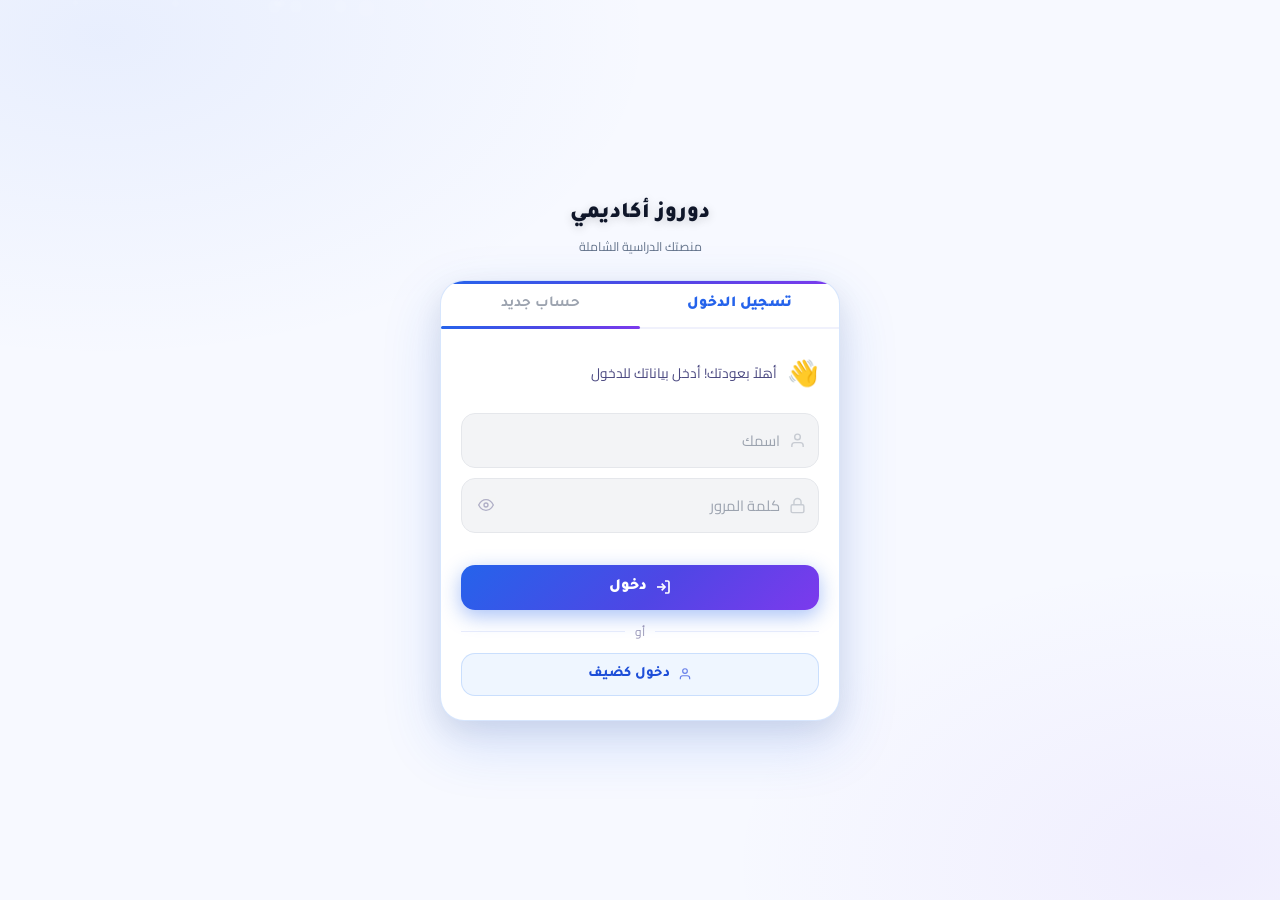
==== commit 8f5a1e11: "Add files via upload" ====
--- a/index.html
+++ b/index.html
@@ -62,19 +62,7 @@
         <div class="toggle-sw" id="set-toggle"><div class="toggle-kn" id="set-knob"></div></div>
       </div>
 
-      <!-- Themes -->
-      <div class="mitem" onclick="openThemePicker()">
-        <div class="mitem-ic mi-teal">
-          <svg viewBox="0 0 24 24" fill="none" stroke="currentColor" stroke-width="2"><circle cx="12" cy="12" r="10"/><path d="M12 2a10 10 0 000 20"/><circle cx="12" cy="12" r="4"/></svg>
-        </div>
-        <div class="mitem-txt">
-          <div class="mitem-title">لون التطبيق</div>
-          <div class="mitem-sub" id="set-theme-name">بنفسجي كلاسيكي</div>
-        </div>
-        <div class="mitem-arr">
-          <svg viewBox="0 0 24 24" fill="none" stroke="currentColor" stroke-width="2.5"><polyline points="15 18 9 12 15 6"/></svg>
-        </div>
-      </div>
+
 
       <!-- Change stage -->
       <div class="mitem" onclick="askChangeStage()">
@@ -91,7 +79,7 @@
       </div>
 
       <!-- Profile -->
-      <div class="mitem" onclick="closeModal('ov-settings');bottomNav('profile')">
+      <div class="mitem" onclick="closeModal('ov-settings');openProfilePage()">
         <div class="mitem-ic mi-teal">
           <svg viewBox="0 0 24 24" fill="none" stroke="currentColor" stroke-width="2"><path d="M20 21v-2a4 4 0 00-4-4H8a4 4 0 00-4 4v2"/><circle cx="12" cy="7" r="4"/></svg>
         </div>
@@ -153,7 +141,7 @@
 
 <!-- Stage Picker -->
 <div class="overlay hidden" id="ov-picker">
-  <div class="modal picker-modal">
+  <div class="modal picker-modal stage-only-modal">
     <div class="picker-hd">
       <div class="picker-hd-ic">🎓</div>
       <h3 id="picker-title">اختر مرحلتك الدراسية</h3>
@@ -302,7 +290,7 @@
   <main class="pg-body">
     <div class="stage-hero" id="stage-hero">
       <div class="stage-hero-ic" id="grade-hero-ic">📘</div>
-      <div>
+      <div class="stage-hero-body">
         <h2 class="stage-hero-title" id="grade-hero-h1">اختر صفك</h2>
         <p class="stage-hero-sub" id="grade-hero-p">صفوف مرحلتك الدراسية</p>
       </div>
@@ -433,9 +421,16 @@
   </header>
   <main class="pg-body">
     <div class="profile-hero">
-      <div class="profile-av" id="p-avatar">؟</div>
+      <div class="profile-av-wrap" onclick="document.getElementById('prof-photo-inp').click()" title="تغيير الصورة">
+        <div class="profile-av" id="p-avatar">؟</div>
+        <div class="profile-av-edit">
+          <svg viewBox="0 0 24 24" fill="none" stroke="currentColor" stroke-width="2" width="14" height="14"><path d="M11 4H4a2 2 0 00-2 2v14a2 2 0 002 2h14a2 2 0 002-2v-7"/><path d="M18.5 2.5a2.121 2.121 0 013 3L12 15l-4 1 1-4 9.5-9.5z"/></svg>
+        </div>
+        <input type="file" id="prof-photo-inp" accept="image/*" style="display:none" onchange="uploadProfilePhoto(this)"/>
+      </div>
       <h2 id="p-name">—</h2>
       <div class="profile-chip" id="p-chip">لم تختر مرحلة</div>
+      <div id="p-photo-status" style="font-size:.72rem;color:var(--d-tx3);margin-top:4px;min-height:16px"></div>
     </div>
     <div class="stats-row">
       <div class="stat-box"><div class="stat-n" id="st-days">١</div><div class="stat-l">أيام معنا</div></div>
@@ -481,16 +476,7 @@
 <script src="app.js"></script>
 
 <!-- Theme Picker Modal -->
-<div class="overlay hidden" id="ov-themes">
-  <div class="modal picker-modal">
-    <div class="picker-hd">
-      <div class="picker-hd-ic">🎨</div>
-      <h3>اختر لون التطبيق</h3>
-      <p>يُطبَّق الثيم على الموقع فوراً</p>
-    </div>
-    <div class="theme-grid" id="theme-grid"></div>
-  </div>
-</div>
+<!-- ov-themes removed -->
 
 <!-- Quiz Modal — Duolingo Style -->
 <div class="overlay hidden" id="ov-quiz">
@@ -717,6 +703,30 @@
     <div class="vid-info-title" id="vid-info-title"></div>
     <div class="vid-info-sub" id="vid-info-sub"></div>
   </div>
+
+  <!-- Autoplay countdown banner -->
+  <div class="vid-autoplay-banner hidden" id="vid-autoplay-banner">
+    <div class="vab-inner">
+      <div class="vab-text">
+        <span>التالية: </span><span id="vab-next-title">...</span>
+      </div>
+      <div class="vab-actions">
+        <div class="vab-countdown" id="vab-countdown">5</div>
+        <button class="vab-cancel" onclick="cancelAutoplay()">إلغاء</button>
+        <button class="vab-play-now" onclick="playNextNow()">▶ الآن</button>
+      </div>
+    </div>
+    <div class="vab-progress"><div class="vab-fill" id="vab-fill"></div></div>
+  </div>
+
+  <!-- Chapter lectures list -->
+  <div class="vid-chapter-list" id="vid-chapter-list">
+    <div class="vcl-header">
+      <span class="vcl-title">📋 محاضرات هذا الفصل</span>
+      <span class="vcl-count" id="vcl-count"></span>
+    </div>
+    <div id="vcl-list"></div>
+  </div>
 </div>
 
 
--- a/style.css
+++ b/style.css
@@ -3315,4 +3315,947 @@
   background: rgba(59,130,246,.10) !important;
   border-color: var(--d-bdr) !important;
   color: #60a5fa !important;
+}
+
+
+/* ═══════════════════════════════════════════════════════
+   🎓  GRADE PAGE — Big Cards Design (Part 3)
+   ═══════════════════════════════════════════════════════ */
+
+/* Stage Hero — row layout with change button */
+.stage-hero {
+  display: flex !important;
+  align-items: center !important;
+  gap: 14px !important;
+  padding: 16px 20px 14px !important;
+  background: var(--d-surf) !important;
+  border-bottom: 1px solid var(--d-bdr) !important;
+  position: sticky; top: 56px; z-index: 10;
+}
+.stage-hero-ic {
+  width: 46px; height: 46px; flex-shrink: 0;
+  font-size: 1.6rem;
+  display: flex; align-items: center; justify-content: center;
+  background: var(--d-grad);
+  border-radius: var(--d-r3);
+  box-shadow: 0 4px 12px rgba(37,99,235,.28);
+}
+.stage-hero-body { flex: 1; min-width: 0; }
+.stage-hero-title {
+  font-family: 'Tajawal', sans-serif !important;
+  font-size: 1.05rem !important; font-weight: 900 !important;
+  color: var(--d-tx1) !important; line-height: 1.2 !important; margin: 0 !important;
+}
+.stage-hero-sub {
+  font-size: .76rem !important; color: var(--d-tx3) !important; margin: 2px 0 0 !important;
+}
+
+/* Change stage button */
+.change-stage-btn {
+  flex-shrink: 0;
+  background: var(--blue-50) !important;
+  border: 1.5px solid var(--d-bdr2) !important;
+  color: var(--blue-700) !important;
+  border-radius: var(--d-rf) !important;
+  padding: 7px 14px !important;
+  font-family: 'Tajawal', sans-serif !important;
+  font-size: .78rem !important; font-weight: 800 !important;
+  cursor: pointer !important;
+  transition: var(--d-trb) !important;
+  white-space: nowrap;
+}
+.change-stage-btn:hover {
+  background: var(--blue-100) !important;
+  border-color: var(--d-bdr3) !important;
+  transform: scale(1.04) !important;
+  box-shadow: var(--d-s2) !important;
+}
+[data-theme="dark"] .change-stage-btn {
+  background: rgba(59,130,246,.10) !important;
+  border-color: rgba(59,130,246,.22) !important;
+  color: #60a5fa !important;
+}
+
+/* Grades grid — full width column list */
+.grades-grid {
+  display: flex !important;
+  flex-direction: column !important;
+  gap: 10px !important;
+  padding: 16px 16px 80px !important;
+}
+
+/* Big Grade Card */
+.grade-big-card {
+  display: flex !important;
+  align-items: center !important;
+  gap: 16px !important;
+  padding: 16px 18px !important;
+  background: var(--d-surf) !important;
+  border: 1.5px solid var(--d-bdr-n) !important;
+  border-radius: var(--d-r4) !important;
+  cursor: pointer !important;
+  box-shadow: var(--d-s1) !important;
+  transition: transform .22s cubic-bezier(.34,1.56,.64,1),
+              box-shadow .2s ease,
+              border-color .2s !important;
+  position: relative; overflow: hidden;
+  animation: pgIn .28s ease both;
+}
+.grade-big-card::after {
+  content: '';
+  position: absolute; top: 0; right: 0; bottom: 0; width: 3px;
+  background: var(--d-grad);
+  transform: scaleY(0); transform-origin: bottom;
+  transition: transform .22s cubic-bezier(.34,1.56,.64,1);
+  border-radius: 0 var(--d-r4) var(--d-r4) 0;
+}
+.grade-big-card:hover {
+  transform: translateX(-5px) !important;
+  box-shadow: var(--d-s3) !important;
+  border-color: var(--d-bdr2) !important;
+}
+.grade-big-card:hover::after { transform: scaleY(1); }
+.grade-big-card:active {
+  transform: scale(.97) !important;
+  transition-duration: .08s !important;
+}
+
+.gbc-icon {
+  width: 54px; height: 54px; flex-shrink: 0;
+  border-radius: var(--d-r3);
+  display: flex; align-items: center; justify-content: center;
+  font-size: 1.6rem;
+  box-shadow: 0 4px 14px rgba(0,0,0,.14);
+  transition: transform .22s cubic-bezier(.34,1.56,.64,1);
+}
+.grade-big-card:hover .gbc-icon {
+  transform: scale(1.10) rotate(-5deg);
+}
+.gbc-body { flex: 1; min-width: 0; }
+.gbc-name {
+  font-family: 'Tajawal', sans-serif;
+  font-size: 1rem; font-weight: 900;
+  color: var(--d-tx1); line-height: 1.2;
+  margin-bottom: 3px;
+}
+.gbc-sub {
+  font-size: .75rem; color: var(--d-tx3); font-weight: 600;
+}
+.gbc-arr {
+  color: var(--gray-300); flex-shrink: 0;
+  transition: transform .2s cubic-bezier(.34,1.56,.64,1), color .2s;
+}
+.grade-big-card:hover .gbc-arr {
+  transform: translateX(-4px);
+  color: var(--blue-500);
+}
+
+/* Dark mode for grade cards */
+[data-theme="dark"] .grade-big-card {
+  background: var(--d-surf) !important;
+  border-color: var(--d-bdr-n) !important;
+}
+[data-theme="dark"] .grade-big-card:hover {
+  border-color: var(--d-bdr2) !important;
+}
+
+/* Remove old grade-card styles that might conflict */
+.grades-grid .grade-card { display: none !important; }
+
+/* ═══════════════════════════════════════════════════════
+   🎬  LECTURE THUMBNAIL & CHAPTER PLAYLIST — v4
+   ═══════════════════════════════════════════════════════ */
+
+/* ── Lecture item thumbnail in lec-list ─────────────── */
+.lec-item {
+  display: flex !important;
+  align-items: center !important;
+  gap: 10px !important;
+  padding: 10px 14px !important;
+}
+.lec-thumb {
+  width: 72px; height: 42px; flex-shrink: 0;
+  border-radius: 6px;
+  background-color: rgba(255,255,255,.06);
+  background-size: cover; background-position: center;
+  overflow: hidden;
+  position: relative;
+  aspect-ratio: 16/9;
+}
+.lec-thumb-default {
+  display: flex; align-items: center; justify-content: center;
+  background: linear-gradient(135deg,rgba(249,115,22,.18),rgba(234,88,12,.10));
+  border: 1px solid rgba(249,115,22,.18);
+}
+.lec-num {
+  flex-shrink: 0;
+  min-width: 24px; height: 24px;
+  font-size: .72rem; font-weight: 800;
+  background: var(--orange-50,#fff7ed);
+  color: var(--orange-600,#ea580c);
+  border-radius: 50%; display: flex; align-items: center; justify-content: center;
+}
+
+/* ── Vid page: chapter playlist panel ───────────────── */
+.vid-chapter-list {
+  background: var(--d-surf);
+  border-top: 1px solid var(--d-bdr);
+  padding-bottom: 80px;
+}
+.vcl-header {
+  display: flex; align-items: center; justify-content: space-between;
+  padding: 14px 18px 10px;
+  border-bottom: 1px solid var(--d-bdr);
+  position: sticky; top: 56px; background: var(--d-surf); z-index: 5;
+}
+.vcl-title {
+  font-family: 'Tajawal', sans-serif;
+  font-size: .9rem; font-weight: 900; color: var(--d-tx1);
+}
+.vcl-count {
+  font-size: .75rem; color: var(--d-tx3); font-weight: 700;
+}
+
+/* VCL item row */
+.vcl-item {
+  display: flex; align-items: center; gap: 10px;
+  padding: 10px 16px;
+  border-bottom: 1px solid var(--d-bdr);
+  cursor: pointer;
+  transition: background .16s ease;
+}
+.vcl-item:hover { background: var(--blue-50); }
+.vcl-item.vcl-active {
+  background: linear-gradient(90deg, var(--blue-50) 0%, rgba(255,255,255,0) 100%);
+  border-right: 3px solid var(--blue-500);
+}
+[data-theme="dark"] .vcl-item:hover { background: rgba(59,130,246,.08); }
+[data-theme="dark"] .vcl-item.vcl-active { background: rgba(59,130,246,.12); }
+
+.vcl-thumb {
+  width: 72px; height: 40px; flex-shrink: 0;
+  border-radius: 6px;
+  background-size: cover; background-position: center;
+  background-color: rgba(0,0,0,.08);
+}
+.vcl-thumb-def {
+  display: flex; align-items: center; justify-content: center;
+  background: linear-gradient(135deg,rgba(249,115,22,.14),rgba(234,88,12,.08));
+  border: 1px solid rgba(249,115,22,.14);
+}
+.vcl-item-num {
+  width: 22px; flex-shrink: 0; text-align: center;
+  font-size: .75rem; font-weight: 800;
+  color: var(--d-tx3);
+}
+.vcl-item.vcl-active .vcl-item-num { color: var(--blue-500); }
+.vcl-item-info { flex: 1; min-width: 0; }
+.vcl-item-title {
+  font-family: 'Tajawal', sans-serif;
+  font-size: .84rem; font-weight: 800;
+  color: var(--d-tx1); line-height: 1.25;
+  white-space: nowrap; overflow: hidden; text-overflow: ellipsis;
+}
+.vcl-item.vcl-active .vcl-item-title { color: var(--blue-600); }
+.vcl-item-meta {
+  font-size: .72rem; color: var(--d-tx3); margin-top: 2px;
+}
+
+/* ── Autoplay countdown banner ──────────────────────── */
+.vid-autoplay-banner {
+  position: fixed; bottom: 0; left: 0; right: 0; z-index: 200;
+  background: linear-gradient(135deg, #1e293b, #0f172a);
+  border-top: 1px solid rgba(255,255,255,.1);
+  box-shadow: 0 -4px 24px rgba(0,0,0,.4);
+  transform: translateY(100%);
+  transition: transform .32s cubic-bezier(.34,1.56,.64,1);
+}
+.vid-autoplay-banner.show {
+  transform: translateY(0);
+}
+.vab-inner {
+  display: flex; align-items: center; gap: 12px;
+  padding: 12px 18px 10px;
+}
+.vab-text {
+  flex: 1; min-width: 0;
+  font-size: .82rem; color: rgba(255,255,255,.75);
+}
+.vab-text span:last-child {
+  display: block; font-size: .88rem; font-weight: 800;
+  color: #fff; white-space: nowrap; overflow: hidden;
+  text-overflow: ellipsis; max-width: 200px;
+}
+.vab-actions {
+  display: flex; align-items: center; gap: 8px; flex-shrink: 0;
+}
+.vab-countdown {
+  width: 36px; height: 36px; border-radius: 50%;
+  border: 2.5px solid var(--blue-400);
+  display: flex; align-items: center; justify-content: center;
+  font-size: .9rem; font-weight: 900; color: var(--blue-400);
+}
+.vab-cancel {
+  background: rgba(255,255,255,.08); border: 1px solid rgba(255,255,255,.14);
+  color: rgba(255,255,255,.7); border-radius: 8px;
+  padding: 6px 12px; font-size: .78rem; font-weight: 700; cursor: pointer;
+  font-family: 'Tajawal', sans-serif;
+  transition: background .15s;
+}
+.vab-cancel:hover { background: rgba(255,255,255,.14); }
+.vab-play-now {
+  background: var(--d-grad); color: #fff;
+  border: none; border-radius: 8px;
+  padding: 7px 14px; font-size: .8rem; font-weight: 800; cursor: pointer;
+  font-family: 'Tajawal', sans-serif;
+  box-shadow: 0 2px 8px rgba(37,99,235,.35);
+  transition: transform .16s ease;
+}
+.vab-play-now:hover { transform: scale(1.05); }
+.vab-progress {
+  height: 3px;
+  background: rgba(255,255,255,.1);
+}
+.vab-fill {
+  height: 100%;
+  background: var(--blue-400);
+  transition: width 1s linear;
+}
+
+/* ── Teacher card — compact professional avatar (Fix v4.1) ── */
+.teacher-card {
+  display: flex !important;
+  flex-direction: column !important;
+  align-items: center !important;
+  padding: 18px 14px 14px !important;
+}
+.teacher-avatar {
+  width: 72px !important;
+  height: 72px !important;
+  aspect-ratio: unset !important;
+  border-radius: 50% !important;
+  border: 2.5px solid var(--d-bdr2) !important;
+  box-shadow: 0 4px 14px rgba(0,0,0,.14) !important;
+  overflow: hidden !important;
+  flex-shrink: 0 !important;
+  background: var(--d-bg2) !important;
+  display: flex !important;
+  align-items: center !important;
+  justify-content: center !important;
+}
+.teacher-avatar img {
+  width: 100% !important;
+  height: 100% !important;
+  object-fit: cover !important;
+  border-radius: 50% !important;
+}
+.teacher-name {
+  font-size: .88rem !important;
+  font-weight: 900 !important;
+  text-align: center !important;
+  padding: 10px 8px 2px !important;
+  margin: 0 !important;
+  line-height: 1.3 !important;
+}
+.teacher-meta {
+  font-size: .70rem !important;
+  text-align: center !important;
+  padding: 0 8px 4px !important;
+}
+.teacher-lec-cnt {
+  font-size: .70rem !important;
+  text-align: center !important;
+  padding: 2px 8px 8px !important;
+}
+/* Teachers subject grid — same compact style */
+.teachers-subj-grid .teacher-card {
+  padding: 16px 12px 12px !important;
+}
+.teachers-subj-grid .teacher-avatar {
+  width: 64px !important;
+  height: 64px !important;
+}
+
+/* ── Stage picker — full-screen mode (stage-only) ── */
+.stage-only-modal {
+  max-height: 100vh !important;
+  border-radius: 0 !important;
+  height: 100vh !important;
+  display: flex !important;
+  flex-direction: column !important;
+}
+.stage-only-modal .picker-hd {
+  background: var(--d-grad) !important;
+  padding: 40px 24px 24px !important;
+}
+.stage-only-modal .picker-hd h3 {
+  color: #fff !important;
+  font-size: 1.3rem !important;
+}
+.stage-only-modal .picker-hd p {
+  color: rgba(255,255,255,.8) !important;
+}
+.stage-only-modal .picker-hd-ic {
+  background: rgba(255,255,255,.18) !important;
+  box-shadow: none !important;
+}
+.stage-only-modal #picker-grid {
+  flex: 1 !important;
+  overflow-y: auto !important;
+  padding: 20px 16px 32px !important;
+  max-height: unset !important;
+}
+.stage-only-modal .stage-cards-grid {
+  gap: 14px !important;
+}
+.stage-only-modal .stage-pick-card {
+  padding: 20px 20px !important;
+}
+.stage-only-modal .spc-icon-wrap {
+  width: 58px !important;
+  height: 58px !important;
+  font-size: 1.7rem !important;
+}
+.stage-only-modal .spc-name {
+  font-size: 1.05rem !important;
+}
+.stage-only-modal .spc-sub {
+  font-size: .78rem !important;
+}
+/* overlay for picker = no backdrop blur (full screen) */
+#ov-picker {
+  background: rgba(0,0,0,.6) !important;
+}
+
+/* ════════════════════════════════════════════════════
+   Stage Picker — 2×2 Grid (restored original style)
+   ════════════════════════════════════════════════════ */
+.stage-btn-grid {
+  display: grid;
+  grid-template-columns: repeat(2, 1fr);
+  gap: 12px;
+  padding: 4px 0;
+}
+.stage-btn-card {
+  border-radius: 16px;
+  padding: 22px 14px 18px;
+  cursor: pointer;
+  display: flex;
+  flex-direction: column;
+  align-items: center;
+  gap: 8px;
+  box-shadow: 0 6px 20px rgba(0,0,0,.22);
+  transition: transform .22s cubic-bezier(.34,1.56,.64,1),
+              box-shadow .2s ease;
+  position: relative;
+  overflow: hidden;
+  border: none;
+  user-select: none;
+}
+.stage-btn-card::after {
+  content: '';
+  position: absolute; inset: 0;
+  background: rgba(255,255,255,0);
+  transition: background .15s ease;
+}
+.stage-btn-card:hover {
+  transform: translateY(-5px) scale(1.03);
+  box-shadow: 0 14px 36px rgba(0,0,0,.32);
+}
+.stage-btn-card:hover::after { background: rgba(255,255,255,.06); }
+.stage-btn-card:active { transform: scale(.96); transition-duration: .08s; }
+.sbc-icon {
+  font-size: 2rem;
+  filter: drop-shadow(0 2px 6px rgba(0,0,0,.18));
+}
+.sbc-name {
+  font-family: 'Tajawal', sans-serif;
+  font-size: 1rem;
+  font-weight: 900;
+  color: #fff;
+  text-shadow: 0 1px 4px rgba(0,0,0,.2);
+}
+.sbc-sub {
+  font-size: .68rem;
+  color: rgba(255,255,255,.82);
+  text-align: center;
+  line-height: 1.3;
+}
+
+/* ════════════════════════════════════════════════════
+   Chapter Hero — compact horizontal card (Fix v4.1)
+   ════════════════════════════════════════════════════ */
+.ch-hero-card {
+  display: flex;
+  align-items: center;
+  gap: 14px;
+  padding: 14px 16px;
+  background: var(--d-surf);
+  border: 1px solid var(--d-bdr-n);
+  border-radius: var(--d-r4);
+  box-shadow: var(--d-s2);
+  margin: 12px 14px 14px;
+  position: relative;
+  overflow: hidden;
+}
+.ch-hero-card::before {
+  content: '';
+  position: absolute;
+  top: 0; right: 0; bottom: 0;
+  width: 3px;
+  background: var(--d-grad);
+  border-radius: 0 var(--d-r4) var(--d-r4) 0;
+}
+.ch-hero-img {
+  width: 72px;
+  height: 72px;
+  border-radius: 12px;
+  background-size: cover;
+  background-position: center;
+  background-color: var(--d-bg2);
+  flex-shrink: 0;
+  box-shadow: 0 4px 12px rgba(0,0,0,.14);
+}
+.ch-hero-img-ph {
+  display: flex;
+  align-items: center;
+  justify-content: center;
+  font-size: 1.8rem;
+  background: linear-gradient(135deg, rgba(249,115,22,.15), rgba(234,88,12,.08));
+  border: 1px solid rgba(249,115,22,.2);
+}
+.ch-hero-info {
+  flex: 1;
+  min-width: 0;
+}
+.ch-hero-title {
+  font-family: 'Tajawal', sans-serif;
+  font-size: .98rem;
+  font-weight: 900;
+  color: var(--d-tx1);
+  line-height: 1.3;
+  margin-bottom: 6px;
+  overflow: hidden;
+  text-overflow: ellipsis;
+  display: -webkit-box;
+  -webkit-line-clamp: 2;
+  -webkit-box-orient: vertical;
+}
+.ch-hero-teacher {
+  font-size: .76rem;
+  color: var(--d-tx3);
+  font-weight: 700;
+}
+
+/* Override old lec-chapter-hero full-width style */
+.lec-chapter-hero {
+  margin-bottom: 0 !important;
+  overflow: visible !important;
+  background: none !important;
+}
+.lec-chapter-hero .lec-chapter-img,
+.lec-chapter-hero .lec-chapter-img-placeholder {
+  display: none !important;
+}
+
+/* ════════════════════════════════════════════════════════════
+   CHAPTER LECTURES PAGE — Full Redesign (v5)
+   ════════════════════════════════════════════════════════════ */
+
+/* ── Skeleton Loading ─────────────────────────────────────── */
+.ch-hd-skeleton {
+  animation: skPulse 1.4s ease infinite;
+}
+.ch-sk-cover {
+  width: 100%; aspect-ratio: 16/9;
+  background: var(--d-bdr-n);
+  border-radius: 0;
+}
+.ch-sk-body { padding: 16px 16px 12px; }
+.ch-sk-l {
+  height: 14px; border-radius: 6px;
+  background: var(--d-bdr-n);
+  margin-bottom: 10px;
+}
+.ch-sk-l2 { width: 60%; }
+.ch-sk-l3 { width: 40%; }
+
+.lec-sk-item {
+  display: flex; align-items: center; gap: 12px;
+  padding: 12px 16px; border-bottom: 1px solid var(--d-bdr-n);
+  animation: skPulse 1.4s ease infinite;
+}
+.lec-sk-thumb { width: 72px; height: 40px; border-radius: 7px; background: var(--d-bdr-n); flex-shrink: 0; }
+.lec-sk-info { flex: 1; }
+.lec-sk-t { height: 13px; background: var(--d-bdr-n); border-radius: 5px; margin-bottom: 8px; }
+.lec-sk-m { height: 10px; width: 50%; background: var(--d-bdr-n); border-radius: 5px; }
+@keyframes skPulse {
+  0%,100% { opacity: 1; }
+  50%      { opacity: .45; }
+}
+
+/* ── Chapter Hero: 16:9 Cover ─────────────────────────────── */
+.lec-chapter-hero {
+  margin-bottom: 0 !important;
+  background: none !important;
+  overflow: visible !important;
+}
+.ch-hd-cover {
+  width: 100%;
+  height: 200px;        /* Fixed compact height — not full 16:9 */
+  max-height: 220px;
+  position: relative;
+  overflow: hidden;
+  background: linear-gradient(135deg,#1a2942,#2563eb,#4f46e5);
+  background-size: cover;
+  background-position: center;
+}
+@media(min-width: 500px){
+  .ch-hd-cover { height: 240px; }
+}
+.ch-hd-shade {
+  position: absolute; inset: 0;
+  background: linear-gradient(to bottom,
+    rgba(0,0,0,0) 40%,
+    rgba(0,0,0,.5) 100%
+  );
+}
+.ch-hd-corner-badge {
+  position: absolute; bottom: 10px; left: 12px;
+  background: rgba(0,0,0,.65);
+  backdrop-filter: blur(6px);
+  color: #fff; font-size: .72rem; font-weight: 800;
+  padding: 4px 10px; border-radius: 20px;
+  font-family: 'Tajawal', sans-serif;
+  border: 1px solid rgba(255,255,255,.15);
+  display: flex; align-items: center; gap: 5px;
+}
+.ch-hd-corner-badge::before {
+  content: '▶'; font-size: .62rem; opacity: .8;
+}
+
+/* ── Progress Bar (YouTube-style, 4px, green) ─────────────── */
+.ch-hd-prog {
+  width: 100%; height: 4px;
+  background: rgba(0,0,0,.10);
+  position: relative; overflow: hidden;
+}
+.ch-hd-prog-bar {
+  height: 100%;
+  background: #22c55e;
+  border-radius: 0 2px 2px 0;
+  transition: width .6s cubic-bezier(.4,0,.2,1);
+  min-width: 0;
+}
+
+/* ── Info Body ─────────────────────────────────────────────── */
+.ch-hd-body {
+  padding: 16px 16px 18px;
+  background: var(--d-surf);
+  border-bottom: 1px solid var(--d-bdr-n);
+}
+.ch-hd-title {
+  font-family: 'Tajawal', sans-serif;
+  font-size: 1.15rem; font-weight: 900;
+  color: var(--d-tx1); line-height: 1.4;
+  margin: 0 0 10px;
+}
+.ch-hd-teacher {
+  display: flex; align-items: center; gap: 8px;
+  margin-bottom: 10px;
+}
+.ch-hd-tav {
+  width: 28px; height: 28px; border-radius: 50%;
+  object-fit: cover;
+  border: 1.5px solid var(--d-bdr2);
+}
+.ch-hd-tav-ph {
+  width: 28px; height: 28px; border-radius: 50%;
+  background: var(--d-gradl); display: flex;
+  align-items: center; justify-content: center;
+  font-size: .9rem;
+  border: 1.5px solid var(--d-bdr2);
+}
+.ch-hd-tname {
+  font-size: .82rem; font-weight: 800;
+  color: var(--d-tx2); font-family: 'Tajawal', sans-serif;
+}
+/* Stats row */
+.ch-hd-stats {
+  display: flex; align-items: center; gap: 6px;
+  flex-wrap: wrap; margin-bottom: 14px;
+}
+.ch-st {
+  display: flex; align-items: center; gap: 4px;
+  font-size: .76rem; font-weight: 700;
+  color: var(--d-tx3); font-family: 'Tajawal', sans-serif;
+}
+.ch-st-dot { color: var(--d-tx3); font-size: .7rem; }
+.ch-st-g { color: #16a34a !important; }
+.ch-st svg { flex-shrink: 0; }
+
+/* Resume button */
+.ch-hd-resume {
+  width: 100%;
+  display: flex; align-items: center; justify-content: center; gap: 8px;
+  background: var(--d-grad);
+  color: #fff; border: none; border-radius: 12px;
+  padding: 13px 20px;
+  font-family: 'Tajawal', sans-serif;
+  font-size: .92rem; font-weight: 900;
+  cursor: pointer;
+  box-shadow: 0 4px 16px rgba(37,99,235,.30);
+  transition: transform .18s cubic-bezier(.34,1.56,.64,1),
+              box-shadow .18s ease;
+}
+.ch-hd-resume:hover {
+  transform: translateY(-2px);
+  box-shadow: 0 8px 24px rgba(37,99,235,.40);
+}
+.ch-hd-resume:active { transform: scale(.97); }
+
+/* ── Lecture List ──────────────────────────────────────────── */
+.ch-list-hdr {
+  display: flex; align-items: center; justify-content: space-between;
+  padding: 14px 16px 10px;
+  position: sticky; top: 56px; z-index: 8;
+  background: var(--d-surf);
+  border-bottom: 1px solid var(--d-bdr-n);
+}
+.ch-list-hdr-t {
+  font-family: 'Tajawal', sans-serif;
+  font-size: .88rem; font-weight: 900; color: var(--d-tx1);
+}
+.ch-list-cnt {
+  font-size: .75rem; font-weight: 700;
+  color: var(--d-tx3);
+  background: var(--d-bg2);
+  padding: 3px 10px; border-radius: 20px;
+  border: 1px solid var(--d-bdr-n);
+}
+
+/* Lecture row */
+.lec-row {
+  display: flex; align-items: center; gap: 11px;
+  padding: 11px 16px;
+  border-bottom: 1px solid var(--d-bdr-n);
+  cursor: pointer;
+  background: var(--d-surf);
+  transition: background .15s ease;
+  animation: cardIn .3s ease both;
+}
+.lec-row:hover { background: rgba(59,130,246,.04); }
+.lec-row:active { background: rgba(59,130,246,.08); }
+.lec-row-cur {
+  background: linear-gradient(90deg, rgba(37,99,235,.07) 0%, transparent 100%) !important;
+  border-right: 3px solid var(--d-p500);
+}
+.lec-row-done { }
+
+/* Thumbnail */
+.lec-thumb2 {
+  width: 76px; height: 44px;
+  border-radius: 8px; flex-shrink: 0;
+  background-size: cover; background-position: center;
+  position: relative; overflow: hidden;
+  background-color: var(--d-bg2);
+}
+.lec-thumb2-ph {
+  display: flex; align-items: center; justify-content: center;
+  background: linear-gradient(135deg, rgba(37,99,235,.15), rgba(79,70,229,.08));
+  border: 1px solid var(--d-bdr);
+}
+/* green overlay check for completed */
+.lec-ck {
+  position: absolute; inset: 0;
+  background: rgba(22,163,74,.55);
+  display: flex; align-items: center; justify-content: center;
+  backdrop-filter: blur(1px);
+}
+
+/* Number badge */
+.lec-row-num {
+  width: 22px; flex-shrink: 0;
+  text-align: center;
+  font-size: .74rem; font-weight: 800;
+  color: var(--d-tx3);
+  display: flex; align-items: center; justify-content: center;
+}
+.lec-row-info { flex: 1; min-width: 0; }
+.lec-row-name {
+  font-family: 'Tajawal', sans-serif;
+  font-size: .86rem; font-weight: 800;
+  color: var(--d-tx1); line-height: 1.3;
+  overflow: hidden; text-overflow: ellipsis;
+  display: -webkit-box; -webkit-line-clamp: 2; -webkit-box-orient: vertical;
+}
+.lec-row-done .lec-row-name { color: var(--d-tx2); }
+.lec-row-meta {
+  display: flex; align-items: center; gap: 8px;
+  margin-top: 3px; flex-wrap: wrap;
+}
+.lec-dur { font-size: .72rem; color: var(--d-tx3); font-weight: 600; }
+.lec-done-chip {
+  font-size: .68rem; font-weight: 800;
+  color: #16a34a; background: rgba(34,197,94,.12);
+  padding: 2px 8px; border-radius: 20px;
+  border: 1px solid rgba(34,197,94,.25);
+}
+
+/* End icons */
+.lec-row-end {
+  width: 28px; height: 28px; border-radius: 50%;
+  display: flex; align-items: center; justify-content: center;
+  flex-shrink: 0;
+}
+.lec-row-end-pl {
+  background: var(--d-gradl);
+  box-shadow: 0 2px 8px rgba(37,99,235,.3);
+}
+.lec-row-end-ok {
+  background: rgba(34,197,94,.12);
+  border: 1.5px solid rgba(34,197,94,.3);
+}
+
+/* ── Dark mode overrides ───────────────────────────────────── */
+[data-theme="dark"] .ch-hd-body { background: var(--d-surf); }
+[data-theme="dark"] .ch-hd-prog { background: rgba(255,255,255,.06); }
+[data-theme="dark"] .lec-row:hover { background: rgba(99,102,241,.07); }
+[data-theme="dark"] .lec-row-cur { background: linear-gradient(90deg,rgba(99,102,241,.12) 0%,transparent 100%) !important; }
+[data-theme="dark"] .ch-list-hdr { background: var(--d-surf); }
+[data-theme="dark"] .lec-row { background: var(--d-surf); }
+[data-theme="dark"] .lec-row:hover { background: rgba(99,102,241,.08); }
+
+/* ════════════════════════════════════════════════════════════
+   STAGE PICKER — Vertical Full-Width Cards (v6)
+   ════════════════════════════════════════════════════════════ */
+
+/* Override old 2-column grid */
+.stage-btn-grid,
+.stage-only-modal .stage-cards-grid,
+.stage-only-modal #picker-grid {
+  display: block !important;
+}
+
+.stage-vlist {
+  display: flex;
+  flex-direction: column;
+  gap: 12px;
+  padding: 4px 2px;
+}
+
+.stage-vcard {
+  display: flex;
+  align-items: center;
+  gap: 16px;
+  padding: 18px 20px;
+  background: var(--d-surf);
+  border: 1.5px solid var(--d-bdr-n);
+  border-radius: 18px;
+  cursor: pointer;
+  box-shadow: 0 2px 10px rgba(0,0,0,.06), 0 1px 3px rgba(0,0,0,.04);
+  transition: transform .22s cubic-bezier(.34,1.56,.64,1),
+              box-shadow .2s ease,
+              border-color .2s ease;
+  position: relative;
+  overflow: hidden;
+  user-select: none;
+}
+.stage-vcard::before {
+  content: '';
+  position: absolute;
+  inset: 0;
+  background: linear-gradient(135deg, rgba(59,130,246,.04), rgba(139,92,246,.03));
+  opacity: 0;
+  transition: opacity .2s ease;
+  border-radius: inherit;
+  pointer-events: none;
+}
+.stage-vcard:hover {
+  transform: translateX(-4px) scale(1.01);
+  box-shadow: 0 8px 28px rgba(0,0,0,.10), 0 2px 8px rgba(0,0,0,.06);
+  border-color: var(--d-bdr2);
+}
+.stage-vcard:hover::before { opacity: 1; }
+.stage-vcard:active { transform: scale(.97); transition-duration: .08s; }
+
+.svc-icon {
+  width: 56px;
+  height: 56px;
+  border-radius: 15px;
+  display: flex;
+  align-items: center;
+  justify-content: center;
+  font-size: 1.7rem;
+  flex-shrink: 0;
+  box-shadow: 0 3px 10px rgba(0,0,0,.10);
+}
+.svc-body {
+  flex: 1;
+  min-width: 0;
+}
+.svc-name {
+  font-family: 'Tajawal', sans-serif;
+  font-size: 1.05rem;
+  font-weight: 900;
+  color: var(--d-tx1);
+  line-height: 1.25;
+  margin-bottom: 4px;
+}
+.svc-sub {
+  font-size: .76rem;
+  color: var(--d-tx3);
+  font-weight: 600;
+  line-height: 1.3;
+}
+.svc-arr {
+  flex-shrink: 0;
+  opacity: .6;
+  transition: transform .2s cubic-bezier(.34,1.56,.64,1), opacity .2s;
+}
+.stage-vcard:hover .svc-arr {
+  transform: translateX(-3px);
+  opacity: 1;
+}
+
+/* Dark mode */
+[data-theme="dark"] .stage-vcard {
+  background: var(--d-surf);
+  border-color: var(--d-bdr-n);
+}
+[data-theme="dark"] .stage-vcard:hover {
+  border-color: var(--d-bdr2);
+}
+
+/* ════════════════════════════════════════════════════════════
+   PROFILE PAGE — Avatar Upload
+   ════════════════════════════════════════════════════════════ */
+.profile-av-wrap {
+  position: relative;
+  display: inline-block;
+  cursor: pointer;
+  margin-bottom: 10px;
+}
+.profile-av-wrap:hover .profile-av {
+  opacity: .85;
+  filter: brightness(.9);
+}
+.profile-av-edit {
+  position: absolute;
+  bottom: 2px;
+  left: 2px;
+  width: 26px;
+  height: 26px;
+  border-radius: 50%;
+  background: var(--d-grad);
+  display: flex;
+  align-items: center;
+  justify-content: center;
+  border: 2px solid var(--d-surf);
+  box-shadow: 0 2px 8px rgba(0,0,0,.2);
+  color: #fff;
+  transition: transform .2s cubic-bezier(.34,1.56,.64,1);
+}
+.profile-av-wrap:hover .profile-av-edit {
+  transform: scale(1.15);
 }
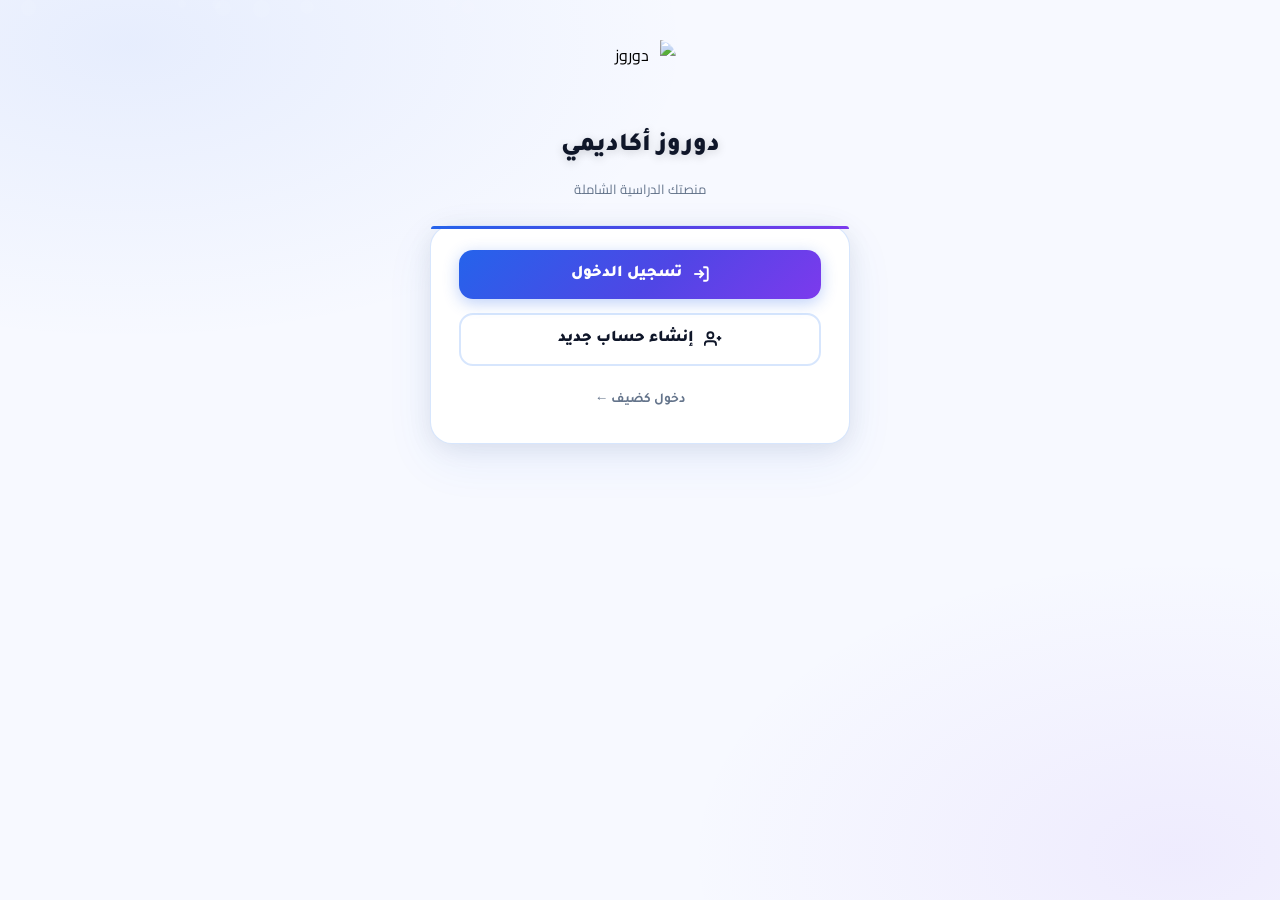
==== commit 35a25d65: "Add files via upload" ====
--- a/index.html
+++ b/index.html
@@ -7,7 +7,7 @@
   <!-- Favicon + PWA -->
   <link rel="icon" type="image/png" href="https://i.ibb.co/KjfTk9Dg/Dark-Cyan-White-Minimalist-Book-Store-Logo-2-1.png"/>
   <link rel="apple-touch-icon"      href="https://i.ibb.co/KjfTk9Dg/Dark-Cyan-White-Minimalist-Book-Store-Logo-2-1.png"/>
-  <link rel="manifest"              href="manifest.json"/>
+  <link rel="manifest" href="./manifest.json"/>
   <meta name="theme-color"          content="#0e7490"/>
   <meta name="apple-mobile-web-app-capable"           content="yes"/>
   <meta name="apple-mobile-web-app-status-bar-style"  content="black-translucent"/>
@@ -16,6 +16,16 @@
   <link rel="preconnect" href="https://fonts.googleapis.com"/>
   <link href="https://fonts.googleapis.com/css2?family=Tajawal:wght@400;700;800;900&family=Cairo:wght@400;600;700;900&display=swap" rel="stylesheet"/>
   <link rel="stylesheet" href="style.css"/>
+  <!-- Service Worker Registration -->
+  <script>
+    if('serviceWorker' in navigator){
+      window.addEventListener('load', function(){
+        navigator.serviceWorker.register('./sw.js', {scope:'./'})
+          .then(function(reg){ console.log('[SW] Registered:', reg.scope); })
+          .catch(function(err){ console.warn('[SW] Failed:', err); });
+      });
+    }
+  </script>
 </head>
 <body>
 
@@ -44,6 +54,8 @@
       <div class="set-avatar" id="set-avatar">؟</div>
       <div class="set-user-info">
         <div class="set-uname" id="set-uname">—</div>
+        <div class="set-username-row" id="set-username-val" style="font-size:.75rem;color:var(--d-tx3);margin-bottom:2px;direction:ltr;text-align:right"></div>
+        <div class="set-meta-row" id="set-meta-val" style="font-size:.75rem;color:var(--d-tx3);margin-bottom:3px"></div>
         <div class="set-ustage" id="set-ustage">لم تختر مرحلة</div>
       </div>
     </div>
@@ -64,20 +76,6 @@
 
 
 
-      <!-- Change stage -->
-      <div class="mitem" onclick="askChangeStage()">
-        <div class="mitem-ic mi-blue">
-          <svg viewBox="0 0 24 24" fill="none" stroke="currentColor" stroke-width="2"><polyline points="17 1 21 5 17 9"/><path d="M3 11V9a4 4 0 014-4h14"/><polyline points="7 23 3 19 7 15"/><path d="M21 13v2a4 4 0 01-4 4H3"/></svg>
-        </div>
-        <div class="mitem-txt">
-          <div class="mitem-title">تغيير المرحلة</div>
-          <div class="mitem-sub">الانتقال لمرحلة دراسية مختلفة</div>
-        </div>
-        <div class="mitem-arr">
-          <svg viewBox="0 0 24 24" fill="none" stroke="currentColor" stroke-width="2.5"><polyline points="15 18 9 12 15 6"/></svg>
-        </div>
-      </div>
-
       <!-- Profile -->
       <div class="mitem" onclick="closeModal('ov-settings');openProfilePage()">
         <div class="mitem-ic mi-teal">
@@ -91,20 +89,6 @@
           <svg viewBox="0 0 24 24" fill="none" stroke="currentColor" stroke-width="2.5"><polyline points="15 18 9 12 15 6"/></svg>
         </div>
       </div>
-
-      <!-- Report -->
-      <a class="mitem" href="https://forms.gle/hEavZ1hKWnHG8wcu9" target="_blank">
-        <div class="mitem-ic mi-orange">
-          <svg viewBox="0 0 24 24" fill="none" stroke="currentColor" stroke-width="2"><path d="M10.29 3.86L1.82 18a2 2 0 001.71 3h16.94a2 2 0 001.71-3L13.71 3.86a2 2 0 00-3.42 0z"/><line x1="12" y1="9" x2="12" y2="13"/><line x1="12" y1="17" x2="12.01" y2="17"/></svg>
-        </div>
-        <div class="mitem-txt">
-          <div class="mitem-title">الإبلاغ عن مشكلة</div>
-          <div class="mitem-sub">تواصل معنا</div>
-        </div>
-        <div class="mitem-arr ext">
-          <svg viewBox="0 0 24 24" fill="none" stroke="currentColor" stroke-width="2.5"><line x1="7" y1="17" x2="17" y2="7"/><polyline points="7 7 17 7 17 17"/></svg>
-        </div>
-      </a>
 
       <!-- Logout -->
       <div class="mitem mitem-red" onclick="doLogout()">
@@ -151,6 +135,241 @@
   </div>
 </div>
 
+
+<!-- ══════════════════════════════════════
+     GLOBAL TOP BAR
+══════════════════════════════════════ -->
+<header class="gtbar hidden" id="gtbar">
+  <!-- Left: notifications bell only -->
+  <div class="gtbar-l">
+    <div class="gtbar-notif-wrap">
+      <button class="gtbar-btn" id="gtbar-notif-btn" onclick="toggleNotifDropdown(event)" title="الإشعارات">
+        <svg viewBox="0 0 24 24" fill="none" stroke="currentColor" stroke-width="2" width="22" height="22">
+          <path d="M18 8A6 6 0 006 8c0 7-3 9-3 9h18s-3-2-3-9"/>
+          <path d="M13.73 21a2 2 0 01-3.46 0"/>
+        </svg>
+        <span class="gtbar-badge hidden" id="notif-badge">0</span>
+      </button>
+      <!-- Notifications Dropdown -->
+      <div class="notif-dropdown hidden" id="notif-dropdown">
+        <div class="notif-dd-hd">
+          <span>الإشعارات</span>
+          <button onclick="markAllNotifsRead();renderNotifDropdown()" style="background:none;border:none;cursor:pointer;font-size:.72rem;font-weight:800;color:var(--d-p600)">تحديد الكل مقروء</button>
+        </div>
+        <div id="notif-dd-list"></div>
+      </div>
+    </div>
+  </div>
+
+  <!-- Center: logo only (no text, no background) -->
+  <div class="gtbar-logo-only">
+    <img src="https://i.ibb.co/KjfTk9Dg/Dark-Cyan-White-Minimalist-Book-Store-Logo-2-1.png" alt="دوروز"/>
+  </div>
+
+  <!-- Right: avatar + burger -->
+  <div class="gtbar-r">
+    <div class="gtbar-avatar" id="gtbar-avatar" style="cursor:default">؟</div>
+    <button class="gtbar-burger" id="gtbar-burger-btn" onclick="openSidebar()" title="القائمة">
+      <span></span><span></span><span></span>
+    </button>
+  </div>
+</header>
+
+<!-- ══════════════════════════════════════
+     SIDEBAR OVERLAY
+══════════════════════════════════════ -->
+<div class="sb-overlay" id="sb-overlay" onclick="closeSidebar()"></div>
+
+<!-- ══════════════════════════════════════
+     SIDEBAR PANEL
+══════════════════════════════════════ -->
+<aside class="sidebar" id="sidebar">
+  <!-- Header -->
+  <div class="sb-head">
+    <div class="sb-user">
+      <div class="sb-avatar" id="sb-avatar">؟</div>
+      <div class="sb-user-info">
+        <div class="sb-uname" id="sb-uname">—</div>
+        <div class="sb-ustage" id="sb-ustage">—</div>
+      </div>
+    </div>
+    <button class="sb-close" onclick="closeSidebar()">
+      <svg viewBox="0 0 24 24" fill="none" stroke="currentColor" stroke-width="2.5" width="20" height="20">
+        <line x1="18" y1="6" x2="6" y2="18"/><line x1="6" y1="6" x2="18" y2="18"/>
+      </svg>
+    </button>
+  </div>
+
+  <!-- Nav items -->
+  <nav class="sb-nav">
+    <div class="sb-item" onclick="closeSidebar();bottomNav('home')">
+      <div class="sb-item-ic sb-ic-blue">
+        <svg viewBox="0 0 24 24" fill="none" stroke="currentColor" stroke-width="2" width="18" height="18"><path d="M3 9l9-7 9 7v11a2 2 0 01-2 2H5a2 2 0 01-2-2z"/><polyline points="9,22 9,12 15,12 15,22"/></svg>
+      </div>
+      <span>الرئيسية</span>
+      <svg class="sb-arr" viewBox="0 0 24 24" fill="none" stroke="currentColor" stroke-width="2.5" width="15" height="15"><polyline points="15 18 9 12 15 6"/></svg>
+    </div>
+
+    <div class="sb-item" onclick="closeSidebar();bottomNav('favs')">
+      <div class="sb-item-ic sb-ic-pink">
+        <svg viewBox="0 0 24 24" fill="none" stroke="currentColor" stroke-width="2" width="18" height="18"><path d="M20.84 4.61a5.5 5.5 0 00-7.78 0L12 5.67l-1.06-1.06a5.5 5.5 0 00-7.78 7.78l1.06 1.06L12 21.23l7.78-7.78 1.06-1.06a5.5 5.5 0 000-7.78z"/></svg>
+      </div>
+      <span>مكتبتي</span>
+      <svg class="sb-arr" viewBox="0 0 24 24" fill="none" stroke="currentColor" stroke-width="2.5" width="15" height="15"><polyline points="15 18 9 12 15 6"/></svg>
+    </div>
+
+    <div class="sb-item" onclick="closeSidebar();setTimeout(function(){openSupport();},180)">
+      <div class="sb-item-ic sb-ic-green">
+        <svg viewBox="0 0 24 24" fill="none" stroke="currentColor" stroke-width="2" width="18" height="18"><path d="M21 15a2 2 0 01-2 2H7l-4 4V5a2 2 0 012-2h14a2 2 0 012 2z"/></svg>
+      </div>
+      <span>الدعم الفني</span>
+      <svg class="sb-arr" viewBox="0 0 24 24" fill="none" stroke="currentColor" stroke-width="2.5" width="15" height="15"><polyline points="15 18 9 12 15 6"/></svg>
+    </div>
+
+    <!-- السجل -->
+    <div class="sb-item" id="sb-activity-nav-btn" onclick="closeSidebar();setTimeout(function(){openActivityLog();},180)">
+      <div class="sb-item-ic sb-ic-teal">
+        <svg viewBox="0 0 24 24" fill="none" stroke="currentColor" stroke-width="2" width="18" height="18"><path d="M14 2H6a2 2 0 00-2 2v16a2 2 0 002 2h12a2 2 0 002-2V8z"/><polyline points="14 2 14 8 20 8"/><line x1="16" y1="13" x2="8" y2="13"/><line x1="16" y1="17" x2="8" y2="17"/><polyline points="10 9 9 9 8 9"/></svg>
+      </div>
+      <span>السجل</span>
+      <svg class="sb-arr" viewBox="0 0 24 24" fill="none" stroke="currentColor" stroke-width="2.5" width="15" height="15"><polyline points="15 18 9 12 15 6"/></svg>
+    </div>
+
+    <div class="sb-divider"></div>
+
+    <div class="sb-item" onclick="closeSidebar();setTimeout(function(){openSettings();},180)">
+      <div class="sb-item-ic sb-ic-purple">
+        <svg viewBox="0 0 24 24" fill="none" stroke="currentColor" stroke-width="2" width="18" height="18"><circle cx="12" cy="12" r="3"/><path d="M19.4 15a1.65 1.65 0 00.33 1.82l.06.06a2 2 0 010 2.83 2 2 0 01-2.83 0l-.06-.06a1.65 1.65 0 00-1.82-.33 1.65 1.65 0 00-1 1.51V21a2 2 0 01-4 0v-.09A1.65 1.65 0 009 19.4a1.65 1.65 0 00-1.82.33l-.06.06a2 2 0 01-2.83-2.83l.06-.06A1.65 1.65 0 004.68 15a1.65 1.65 0 00-1.51-1H3a2 2 0 010-4h.09A1.65 1.65 0 004.6 9a1.65 1.65 0 00-.33-1.82l-.06-.06a2 2 0 012.83-2.83l.06.06A1.65 1.65 0 009 4.68a1.65 1.65 0 001-1.51V3a2 2 0 014 0v.09a1.65 1.65 0 001 1.51 1.65 1.65 0 001.82-.33l.06-.06a2 2 0 012.83 2.83l-.06.06A1.65 1.65 0 0019.4 9a1.65 1.65 0 001.51 1H21a2 2 0 010 4h-.09a1.65 1.65 0 00-1.51 1z"/></svg>
+      </div>
+      <span>الإعدادات</span>
+      <svg class="sb-arr" viewBox="0 0 24 24" fill="none" stroke="currentColor" stroke-width="2.5" width="15" height="15"><polyline points="15 18 9 12 15 6"/></svg>
+    </div>
+
+    <div class="sb-item" onclick="closeSidebar();openFaqModal()">
+      <div class="sb-item-ic sb-ic-green">
+        <svg viewBox="0 0 24 24" fill="none" stroke="currentColor" stroke-width="2" width="18" height="18"><circle cx="12" cy="12" r="10"/><path d="M9.09 9a3 3 0 015.83 1c0 2-3 3-3 3"/><line x1="12" y1="17" x2="12.01" y2="17"/></svg>
+      </div>
+      <span>الأسئلة الشائعة</span>
+      <svg class="sb-arr" viewBox="0 0 24 24" fill="none" stroke="currentColor" stroke-width="2.5" width="15" height="15"><polyline points="15 18 9 12 15 6"/></svg>
+    </div>
+
+    <div class="sb-item" onclick="closeSidebar();openGuideModal()">
+      <div class="sb-item-ic sb-ic-orange">
+        <svg viewBox="0 0 24 24" fill="none" stroke="currentColor" stroke-width="2" width="18" height="18"><path d="M2 3h6a4 4 0 014 4v14a3 3 0 00-3-3H2z"/><path d="M22 3h-6a4 4 0 00-4 4v14a3 3 0 013-3h7z"/></svg>
+      </div>
+      <span>دليل الاستخدام</span>
+      <svg class="sb-arr" viewBox="0 0 24 24" fill="none" stroke="currentColor" stroke-width="2.5" width="15" height="15"><polyline points="15 18 9 12 15 6"/></svg>
+    </div>
+  </nav>
+
+  <!-- Settings sub-panel -->
+  <div class="sb-settings" id="sb-settings-panel" style="display:none">
+    <div class="sb-settings-hd">
+      <button onclick="closeSbSettings()">
+        <svg viewBox="0 0 24 24" fill="none" stroke="currentColor" stroke-width="2.5" width="16" height="16"><polyline points="9 18 15 12 9 6"/></svg>
+      </button>
+      <span>الإعدادات</span>
+    </div>
+
+    <!-- بطاقة معلومات الحساب -->
+    <div class="sb-account-card" id="sb-account-card">
+      <div class="sb-account-avatar" id="sb-account-avatar">؟</div>
+      <div class="sb-account-info">
+        <div class="sb-account-name" id="sb-account-name">—</div>
+        <div class="sb-account-username" id="sb-account-username">@—</div>
+        <div class="sb-account-meta" id="sb-account-meta">—</div>
+        <div class="sb-account-stage" id="sb-account-stage">لم تختر مرحلة</div>
+      </div>
+    </div>
+
+    <!-- تغيير المرحلة والصف -->
+    <div class="sb-item" onclick="openStagePicker('change');closeSidebar()">
+      <div class="sb-item-ic sb-ic-blue">
+        <svg viewBox="0 0 24 24" fill="none" stroke="currentColor" stroke-width="2" width="18" height="18"><path d="M12 20h9"/><path d="M16.5 3.5a2.121 2.121 0 013 3L7 19l-4 1 1-4L16.5 3.5z"/></svg>
+      </div>
+      <span>تغيير المرحلة والصف</span>
+      <svg class="sb-arr" viewBox="0 0 24 24" fill="none" stroke="currentColor" stroke-width="2.5" width="15" height="15"><polyline points="15 18 9 12 15 6"/></svg>
+    </div>
+
+    <div class="sb-divider"></div>
+
+    <!-- الوضع الليلي -->
+    <div class="sb-item sb-item-toggle" onclick="toggleTheme();updateSbThemeIcon()">
+      <div class="sb-item-ic sb-ic-purple">
+        <svg viewBox="0 0 24 24" fill="none" stroke="currentColor" stroke-width="2" width="18" height="18" id="sb-theme-icon"><path d="M21 12.79A9 9 0 1111.21 3 7 7 0 0021 12.79z"/></svg>
+      </div>
+      <span id="sb-theme-label">الوضع الليلي</span>
+      <div class="sb-toggle" id="sb-dark-toggle"><div class="sb-toggle-knob"></div></div>
+    </div>
+
+    <!-- الإشعارات -->
+    <div class="sb-item sb-item-toggle">
+      <div class="sb-item-ic sb-ic-yellow">
+        <svg viewBox="0 0 24 24" fill="none" stroke="currentColor" stroke-width="2" width="18" height="18"><path d="M18 8A6 6 0 006 8c0 7-3 9-3 9h18s-3-2-3-9"/><path d="M13.73 21a2 2 0 01-3.46 0"/></svg>
+      </div>
+      <span>الإشعارات</span>
+      <div class="sb-toggle" id="sb-notif-toggle" onclick="toggleNotifSetting()">
+        <div class="sb-toggle-knob"></div>
+      </div>
+    </div>
+
+    <div class="sb-divider"></div>
+
+    <!-- السجل -->
+    <div class="sb-item" id="sb-activity-btn" onclick="closeSidebar();openActivityLog()">
+      <div class="sb-item-ic sb-ic-teal">
+        <svg viewBox="0 0 24 24" fill="none" stroke="currentColor" stroke-width="2" width="18" height="18"><path d="M14 2H6a2 2 0 00-2 2v16a2 2 0 002 2h12a2 2 0 002-2V8z"/><polyline points="14 2 14 8 20 8"/><line x1="16" y1="13" x2="8" y2="13"/><line x1="16" y1="17" x2="8" y2="17"/><polyline points="10 9 9 9 8 9"/></svg>
+      </div>
+      <span>السجل</span>
+      <svg class="sb-arr" viewBox="0 0 24 24" fill="none" stroke="currentColor" stroke-width="2.5" width="15" height="15"><polyline points="15 18 9 12 15 6"/></svg>
+    </div>
+
+    <!-- الإشعارات -->
+    <div class="sb-item" id="sb-notifs-btn" onclick="closeSidebar();openNotifsPage()">
+      <div class="sb-item-ic sb-ic-yellow" style="position:relative">
+        <svg viewBox="0 0 24 24" fill="none" stroke="currentColor" stroke-width="2" width="18" height="18"><path d="M18 8A6 6 0 006 8c0 7-3 9-3 9h18s-3-2-3-9"/><path d="M13.73 21a2 2 0 01-3.46 0"/></svg>
+        <span class="sb-notif-dot hidden" id="sb-notif-dot"></span>
+      </div>
+      <span>الإشعارات</span>
+      <svg class="sb-arr" viewBox="0 0 24 24" fill="none" stroke="currentColor" stroke-width="2.5" width="15" height="15"><polyline points="15 18 9 12 15 6"/></svg>
+    </div>
+
+    <div class="sb-divider"></div>
+
+    <!-- تسجيل الخروج / الدخول -->
+    <div class="sb-item mitem-red" id="sb-logout-btn" onclick="closeSidebar();doLogout()">
+      <div class="sb-item-ic sb-ic-red">
+        <svg viewBox="0 0 24 24" fill="none" stroke="currentColor" stroke-width="2" width="18" height="18"><path d="M9 21H5a2 2 0 01-2-2V5a2 2 0 012-2h4"/><polyline points="16 17 21 12 16 7"/><line x1="21" y1="12" x2="9" y2="12"/></svg>
+      </div>
+      <span>تسجيل الخروج</span>
+      <svg class="sb-arr" viewBox="0 0 24 24" fill="none" stroke="currentColor" stroke-width="2.5" width="15" height="15"><polyline points="15 18 9 12 15 6"/></svg>
+    </div>
+    <div class="sb-item sb-ic-blue-item" id="sb-login-btn" onclick="closeSidebar();goPage('pg-auth')" style="display:none">
+      <div class="sb-item-ic sb-ic-blue">
+        <svg viewBox="0 0 24 24" fill="none" stroke="currentColor" stroke-width="2" width="18" height="18"><path d="M15 3h4a2 2 0 012 2v14a2 2 0 01-2 2h-4"/><polyline points="10 17 15 12 10 7"/><line x1="15" y1="12" x2="3" y2="12"/></svg>
+      </div>
+      <span>تسجيل الدخول</span>
+      <svg class="sb-arr" viewBox="0 0 24 24" fill="none" stroke="currentColor" stroke-width="2.5" width="15" height="15"><polyline points="15 18 9 12 15 6"/></svg>
+    </div>
+  </div>
+
+  <!-- Social footer -->
+  <div class="sb-footer">
+    <div class="sb-footer-lbl">تواصل معنا</div>
+    <div class="sb-social">
+      <a href="#" class="sb-soc-btn sb-soc-web" title="الموقع الرسمي" target="_blank">
+        <svg viewBox="0 0 24 24" fill="none" stroke="currentColor" stroke-width="2" width="20" height="20"><circle cx="12" cy="12" r="10"/><line x1="2" y1="12" x2="22" y2="12"/><path d="M12 2a15.3 15.3 0 014 10 15.3 15.3 0 01-4 10 15.3 15.3 0 01-4-10 15.3 15.3 0 014-10z"/></svg>
+      </a>
+      <a href="#" class="sb-soc-btn sb-soc-ig" title="إنستغرام" target="_blank">
+        <svg viewBox="0 0 24 24" fill="none" stroke="currentColor" stroke-width="2" width="20" height="20"><rect x="2" y="2" width="20" height="20" rx="5"/><circle cx="12" cy="12" r="5"/><circle cx="17.5" cy="6.5" r="1" fill="currentColor"/></svg>
+      </a>
+      <a href="https://forms.gle/hEavZ1hKWnHG8wcu9" class="sb-soc-btn sb-soc-tg" title="تلغرام" target="_blank">
+        <svg viewBox="0 0 24 24" fill="none" stroke="currentColor" stroke-width="2" width="20" height="20"><path d="M21 5L2 12.5l7 1M21 5l-4 14-8-5.5M21 5L9 13.5m0 0V19l3.5-3.5"/></svg>
+      </a>
+    </div>
+    <div class="sb-footer-copy">دوروز أكاديمي © 2025</div>
+  </div>
+</aside>
 
 <!-- ══════════════════════════════════════
      BOTTOM NAV
@@ -173,97 +392,151 @@
     <svg class="bnb-ic" viewBox="0 0 24 24" fill="none" stroke="currentColor" stroke-width="2.2"><path d="M17 21v-2a4 4 0 00-4-4H5a4 4 0 00-4 4v2"/><circle cx="9" cy="7" r="4"/><path d="M23 21v-2a4 4 0 00-3-3.87M16 3.13a4 4 0 010 7.75"/></svg>
     <span>مدرسون</span>
   </button>
-  <button class="bnb" id="bnav-settings" onclick="openSettings()">
-    <svg class="bnb-ic" viewBox="0 0 24 24" fill="none" stroke="currentColor" stroke-width="2.2"><circle cx="12" cy="12" r="3"/><path d="M19.4 15a1.65 1.65 0 00.33 1.82l.06.06a2 2 0 010 2.83 2 2 0 01-2.83 0l-.06-.06a1.65 1.65 0 00-1.82-.33 1.65 1.65 0 00-1 1.51V21a2 2 0 01-4 0v-.09A1.65 1.65 0 009 19.4a1.65 1.65 0 00-1.82.33l-.06.06a2 2 0 01-2.83-2.83l.06-.06A1.65 1.65 0 004.68 15a1.65 1.65 0 00-1.51-1H3a2 2 0 010-4h.09A1.65 1.65 0 004.6 9a1.65 1.65 0 00-.33-1.82l-.06-.06a2 2 0 012.83-2.83l.06.06A1.65 1.65 0 009 4.68a1.65 1.65 0 001-1.51V3a2 2 0 014 0v.09a1.65 1.65 0 001 1.51 1.65 1.65 0 001.82-.33l.06-.06a2 2 0 012.83 2.83l-.06.06A1.65 1.65 0 0019.4 9a1.65 1.65 0 001.51 1H21a2 2 0 010 4h-.09a1.65 1.65 0 00-1.51 1z"/></svg>
-    <span>إعدادات</span>
-  </button>
+
 </nav>
 
 
 <!-- ══════════════════════════════════════
-     PAGE 1 — AUTH
+     PAGE 1 — AUTH (Welcome screen)
 ══════════════════════════════════════ -->
 <div id="pg-auth" class="pg active">
   <div class="auth-bg" id="authBg"></div>
   <div class="auth-center">
 
-    <!-- Brand (no logo) -->
+    <!-- Brand -->
     <div class="auth-brand" style="justify-content:center;text-align:center;flex-direction:column;gap:6px">
+      <img src="https://i.ibb.co/KjfTk9Dg/Dark-Cyan-White-Minimalist-Book-Store-Logo-2-1.png" style="width:72px;height:72px;border-radius:18px;margin:0 auto 8px;display:block" alt="دوروز"/>
       <div class="brand-name">دوروز أكاديمي</div>
       <div class="brand-tag">منصتك الدراسية الشاملة</div>
     </div>
 
-    <!-- Card -->
-    <div class="auth-card">
-
-      <!-- Tabs -->
-      <div class="auth-tabs">
-        <button class="auth-tab active" id="tab-login" onclick="switchTab('login')">تسجيل الدخول</button>
-        <button class="auth-tab" id="tab-reg" onclick="switchTab('register')">حساب جديد</button>
-        <div class="auth-tab-line" id="tab-line"></div>
-      </div>
-
-      <!-- LOGIN FORM -->
-      <div id="frm-login" class="auth-form">
-        <div class="auth-form-intro">
-          <span class="form-emoji">👋</span>
-          <p>أهلاً بعودتك! أدخل بياناتك للدخول</p>
+    <!-- WELCOME STATE -->
+    <div id="auth-welcome" class="auth-card">
+      <div class="auth-welcome-btns">
+        <button class="btn-auth-main" onclick="showAuthScreen('login')">
+          <svg width="18" height="18" viewBox="0 0 24 24" fill="none" stroke="currentColor" stroke-width="2.5"><path d="M15 3h4a2 2 0 012 2v14a2 2 0 01-2 2h-4"/><polyline points="10 17 15 12 10 7"/><line x1="15" y1="12" x2="3" y2="12"/></svg>
+          تسجيل الدخول
+        </button>
+        <button class="btn-auth-outline" onclick="showAuthScreen('register')">
+          <svg width="18" height="18" viewBox="0 0 24 24" fill="none" stroke="currentColor" stroke-width="2.5"><path d="M16 21v-2a4 4 0 00-4-4H5a4 4 0 00-4 4v2"/><circle cx="8.5" cy="7" r="4"/><line x1="20" y1="8" x2="20" y2="14"/><line x1="23" y1="11" x2="17" y2="11"/></svg>
+          إنشاء حساب جديد
+        </button>
+        <button class="btn-auth-ghost" onclick="doGuest()">
+          دخول كضيف ←
+        </button>
+      </div>
+    </div>
+
+    <!-- LOGIN CARD -->
+    <div id="auth-login-card" class="auth-card hidden">
+      <div class="auth-card-hd">
+        <button class="auth-back-btn" onclick="showAuthScreen('welcome')">
+          <svg viewBox="0 0 24 24" fill="none" stroke="currentColor" stroke-width="2.5" width="18" height="18"><path d="M19 12H5M12 5l-7 7 7 7"/></svg>
+        </button>
+        <div>
+          <div class="auth-card-title">أهلاً بعودتك 👋</div>
+          <div class="auth-card-sub">سجّل دخولك للمتابعة</div>
+        </div>
+      </div>
+      <div class="field">
+        <svg class="fsv" viewBox="0 0 24 24" fill="none" stroke="currentColor" stroke-width="2"><path d="M20 21v-2a4 4 0 00-4-4H8a4 4 0 00-4 4v2"/><circle cx="12" cy="7" r="4"/></svg>
+        <input id="l-name" type="text" placeholder="اسم المستخدم" autocomplete="off"/>
+      </div>
+      <div class="field">
+        <svg class="fsv" viewBox="0 0 24 24" fill="none" stroke="currentColor" stroke-width="2"><rect x="3" y="11" width="18" height="11" rx="2"/><path d="M7 11V7a5 5 0 0110 0v4"/></svg>
+        <input id="l-pass" type="password" placeholder="كلمة المرور"/>
+        <button class="eye-btn" onclick="toggleEye('l-pass','eye-l')" id="eye-l">
+          <svg viewBox="0 0 24 24" fill="none" stroke="currentColor" stroke-width="2"><path d="M1 12s4-8 11-8 11 8 11 8-4 8-11 8-11-8-11-8z"/><circle cx="12" cy="12" r="3"/></svg>
+        </button>
+      </div>
+      <div class="ferr" id="l-err"></div>
+      <button class="btn-main btn-auth" onclick="doLogin()">
+        <svg width="16" height="16" viewBox="0 0 24 24" fill="none" stroke="currentColor" stroke-width="2.5"><path d="M15 3h4a2 2 0 012 2v14a2 2 0 01-2 2h-4"/><polyline points="10 17 15 12 10 7"/><line x1="15" y1="12" x2="3" y2="12"/></svg>
+        دخول
+      </button>
+    </div>
+
+    <!-- REGISTER WIZARD CARD -->
+    <div id="auth-register-card" class="auth-card hidden">
+      <div class="auth-card-hd">
+        <button class="auth-back-btn" id="reg-back-btn" onclick="regWizardBack()">
+          <svg viewBox="0 0 24 24" fill="none" stroke="currentColor" stroke-width="2.5" width="18" height="18"><path d="M19 12H5M12 5l-7 7 7 7"/></svg>
+        </button>
+        <div>
+          <div class="auth-card-title" id="reg-step-title">إنشاء حساب 🎓</div>
+          <div class="auth-card-sub" id="reg-step-sub">الخطوة 1 من 3</div>
+        </div>
+        <div class="reg-progress">
+          <div class="reg-progress-bar" id="reg-progress-bar" style="width:33%"></div>
+        </div>
+      </div>
+
+      <!-- Step 1: Photo + Name + Username -->
+      <div id="reg-step-1" class="reg-step">
+        <!-- Photo picker -->
+        <div class="reg-photo-pick" onclick="document.getElementById('reg-photo-inp').click()">
+          <div class="reg-photo-preview" id="reg-photo-preview">
+            <svg viewBox="0 0 24 24" fill="none" stroke="currentColor" stroke-width="1.5" width="28" height="28"><path d="M20 21v-2a4 4 0 00-4-4H8a4 4 0 00-4 4v2"/><circle cx="12" cy="7" r="4"/></svg>
+          </div>
+          <div class="reg-photo-label">
+            <div class="reg-photo-title">اختر صورة ملفك الشخصي</div>
+            <div class="reg-photo-sub">اختياري — يمكنك تخطيه</div>
+          </div>
+          <input type="file" id="reg-photo-inp" accept="image/*" style="display:none" onchange="previewRegPhoto(this)"/>
         </div>
         <div class="field">
           <svg class="fsv" viewBox="0 0 24 24" fill="none" stroke="currentColor" stroke-width="2"><path d="M20 21v-2a4 4 0 00-4-4H8a4 4 0 00-4 4v2"/><circle cx="12" cy="7" r="4"/></svg>
-          <input id="l-name" type="text" placeholder="اسمك" autocomplete="off"/>
-        </div>
+          <input id="r-display-name" type="text" placeholder="اسمك الكامل" autocomplete="off"/>
+        </div>
+        <div class="field">
+          <svg class="fsv" viewBox="0 0 24 24" fill="none" stroke="currentColor" stroke-width="2"><path d="M20 21v-2a4 4 0 00-4-4H8a4 4 0 00-4 4v2"/><circle cx="12" cy="7" r="4"/></svg>
+          <input id="r-username" type="text" placeholder="اسم المستخدم (٥ أحرف فأكثر، فريد)" autocomplete="off" oninput="checkUsernameAvail(this.value)"/>
+        </div>
+        <div class="reg-username-status" id="reg-username-status"></div>
         <div class="field">
           <svg class="fsv" viewBox="0 0 24 24" fill="none" stroke="currentColor" stroke-width="2"><rect x="3" y="11" width="18" height="11" rx="2"/><path d="M7 11V7a5 5 0 0110 0v4"/></svg>
-          <input id="l-pass" type="password" placeholder="كلمة المرور"/>
-          <button class="eye-btn" onclick="toggleEye('l-pass','eye-l')" id="eye-l">
-            <svg viewBox="0 0 24 24" fill="none" stroke="currentColor" stroke-width="2"><path d="M1 12s4-8 11-8 11 8 11 8-4 8-11 8-11-8-11-8z"/><circle cx="12" cy="12" r="3"/></svg>
-          </button>
-        </div>
-        <div class="ferr" id="l-err"></div>
-        <button class="btn-main" onclick="doLogin()">
-          <svg width="16" height="16" viewBox="0 0 24 24" fill="none" stroke="currentColor" stroke-width="2.5"><path d="M15 3h4a2 2 0 012 2v14a2 2 0 01-2 2h-4"/><polyline points="10 17 15 12 10 7"/><line x1="15" y1="12" x2="3" y2="12"/></svg>
-          دخول
-        </button>
-        <div class="auth-or"><span>أو</span></div>
-        <button class="btn-ghost" onclick="doGuest()">
-          <svg width="14" height="14" viewBox="0 0 24 24" fill="none" stroke="currentColor" stroke-width="2"><path d="M20 21v-2a4 4 0 00-4-4H8a4 4 0 00-4 4v2"/><circle cx="12" cy="7" r="4"/></svg>
-          دخول كضيف
-        </button>
-      </div>
-
-      <!-- REGISTER FORM -->
-      <div id="frm-register" class="auth-form hidden">
-        <div class="auth-form-intro">
-          <span class="form-emoji">🎓</span>
-          <p>أنشئ حسابك وابدأ رحلتك التعليمية</p>
-        </div>
-        <div class="field">
-          <svg class="fsv" viewBox="0 0 24 24" fill="none" stroke="currentColor" stroke-width="2"><path d="M20 21v-2a4 4 0 00-4-4H8a4 4 0 00-4 4v2"/><circle cx="12" cy="7" r="4"/></svg>
-          <input id="r-name" type="text" placeholder="اسمك الكامل" autocomplete="off"/>
-        </div>
-        <div class="field">
-          <svg class="fsv" viewBox="0 0 24 24" fill="none" stroke="currentColor" stroke-width="2"><rect x="3" y="11" width="18" height="11" rx="2"/><path d="M7 11V7a5 5 0 0110 0v4"/></svg>
-          <input id="r-pass" type="password" placeholder="اختر كلمة مرور (٤+ أحرف)"/>
+          <input id="r-pass" type="password" placeholder="كلمة المرور (٤ أحرف فأكثر)"/>
           <button class="eye-btn" onclick="toggleEye('r-pass','eye-r1')" id="eye-r1">
             <svg viewBox="0 0 24 24" fill="none" stroke="currentColor" stroke-width="2"><path d="M1 12s4-8 11-8 11 8 11 8-4 8-11 8-11-8-11-8z"/><circle cx="12" cy="12" r="3"/></svg>
           </button>
         </div>
+        <div class="ferr" id="r-err"></div>
+        <button class="btn-main btn-auth" onclick="regWizardNext(1)">التالي ←</button>
+      </div>
+
+      <!-- Step 2: Gender + Age -->
+      <div id="reg-step-2" class="reg-step hidden">
+        <div class="reg-field-lbl">الجنس</div>
+        <div class="reg-gender-row">
+          <div class="reg-gender-opt" id="gender-male" onclick="selectGender('male')">
+            <span>👦</span> ذكر
+          </div>
+          <div class="reg-gender-opt" id="gender-female" onclick="selectGender('female')">
+            <span>👧</span> أنثى
+          </div>
+        </div>
+        <div class="reg-field-lbl" style="margin-top:16px">العمر</div>
         <div class="field">
-          <svg class="fsv" viewBox="0 0 24 24" fill="none" stroke="currentColor" stroke-width="2"><polyline points="20 6 9 17 4 12"/></svg>
-          <input id="r-pass2" type="password" placeholder="تأكيد كلمة المرور"/>
-          <button class="eye-btn" onclick="toggleEye('r-pass2','eye-r2')" id="eye-r2">
-            <svg viewBox="0 0 24 24" fill="none" stroke="currentColor" stroke-width="2"><path d="M1 12s4-8 11-8 11 8 11 8-4 8-11 8-11-8-11-8z"/><circle cx="12" cy="12" r="3"/></svg>
-          </button>
-        </div>
-        <div class="ferr" id="r-err"></div>
-        <button class="btn-main" onclick="doRegister()">
-          <svg width="16" height="16" viewBox="0 0 24 24" fill="none" stroke="currentColor" stroke-width="2.5"><path d="M16 21v-2a4 4 0 00-4-4H5a4 4 0 00-4 4v2"/><circle cx="8.5" cy="7" r="4"/><line x1="20" y1="8" x2="20" y2="14"/><line x1="23" y1="11" x2="17" y2="11"/></svg>
-          إنشاء الحساب
-        </button>
-      </div>
-
-    </div>
+          <svg class="fsv" viewBox="0 0 24 24" fill="none" stroke="currentColor" stroke-width="2"><rect x="3" y="4" width="18" height="18" rx="2"/><line x1="16" y1="2" x2="16" y2="6"/><line x1="8" y1="2" x2="8" y2="6"/><line x1="3" y1="10" x2="21" y2="10"/></svg>
+          <input id="r-age" type="number" placeholder="عمرك (مثال: 16)" min="5" max="60"/>
+        </div>
+        <div class="ferr" id="r-err-2"></div>
+        <button class="btn-main btn-auth" onclick="regWizardNext(2)">التالي ←</button>
+      </div>
+
+      <!-- Step 3: Stage + Grade -->
+      <div id="reg-step-3" class="reg-step hidden">
+        <div class="reg-field-lbl">اختر مرحلتك الدراسية</div>
+        <div class="reg-stage-list" id="reg-stage-list"></div>
+        <div id="reg-grade-section" class="hidden">
+          <div class="reg-field-lbl" style="margin-top:16px">اختر صفك</div>
+          <div class="reg-grade-list" id="reg-grade-list"></div>
+        </div>
+        <div class="ferr" id="r-err-3"></div>
+        <button class="btn-main btn-auth" id="reg-finish-btn" onclick="doRegisterWizard()" disabled style="opacity:.5;cursor:not-allowed">إنشاء الحساب والبدء 🚀</button>
+      </div>
+    </div>
+
   </div>
 </div>
 
@@ -272,21 +545,7 @@
      PAGE 2 — GRADE (user's stage grades)
 ══════════════════════════════════════ -->
 <div id="pg-grade" class="pg">
-  <header class="topbar">
-    <div class="tbar-l">
-      <div class="tbar-logo">
-        <img src="https://i.ibb.co/KjfTk9Dg/Dark-Cyan-White-Minimalist-Book-Store-Logo-2-1.png" alt="دوروز" class="tbar-logo-img"/>
-      </div>
-      <div>
-        <div class="tbar-title" id="grade-tbar-title">دوروز أكاديمي</div>
-        <div class="tbar-sub" id="grade-tbar-sub">اختر صفك</div>
-      </div>
-    </div>
-    <div class="tbar-r">
-      <button class="tbar-notif-btn" id="notif-btn-grade" onclick="openNotifs()"><img src="https://i.ibb.co/7tNx5g7j/email.png" class="notif-bell-img" alt="إشعارات"/><span class="notif-badge hidden" id="notif-badge-grade">0</span></button>
-      <div class="user-pill" id="upill-grade">👤</div>
-    </div>
-  </header>
+
   <main class="pg-body">
     <div class="stage-hero" id="stage-hero">
       <div class="stage-hero-ic" id="grade-hero-ic">📘</div>
@@ -304,21 +563,7 @@
      PAGE 3 — CLASS (subjects + content)
 ══════════════════════════════════════ -->
 <div id="pg-class" class="pg">
-  <header class="topbar">
-    <div class="tbar-l">
-      <button class="back-btn" onclick="goPage('pg-grade')">
-        <svg width="16" height="16" viewBox="0 0 24 24" fill="none" stroke="currentColor" stroke-width="2.5"><path d="M19 12H5M12 5l-7 7 7 7"/></svg>
-        رجوع
-      </button>
-      <div>
-        <div class="tbar-title" id="class-tbar-title">الصف</div>
-        <div class="tbar-sub" id="class-tbar-sub">المواد الدراسية</div>
-      </div>
-    </div>
-    <div class="tbar-r">
-      <div class="user-pill" id="upill-class">👤</div>
-    </div>
-  </header>
+  <div class="pg-bar"><button class="pg-back-btn" onclick="goPage('pg-grade')"><svg width="16" height="16" viewBox="0 0 24 24" fill="none" stroke="currentColor" stroke-width="2.5"><path d="M19 12H5M12 5l-7 7 7 7"/></svg></button><div class="pg-bar-titles"><span id="class-tbar-title" class="pg-bar-title">—</span><span id="class-tbar-sub" class="pg-bar-sub"></span></div></div>
 
   <div class="strip-wrap">
     <div class="sub-strip" id="sub-strip"></div>
@@ -352,12 +597,7 @@
      PAGE 4 — SEARCH
 ══════════════════════════════════════ -->
 <div id="pg-search" class="pg">
-  <header class="topbar">
-    <div class="tbar-l">
-      <div class="tbar-logo"><img src="https://i.ibb.co/KjfTk9Dg/Dark-Cyan-White-Minimalist-Book-Store-Logo-2-1.png" alt="دوروز" class="tbar-logo-img"/></div>
-      <span class="tbar-title">البحث</span>
-    </div>
-  </header>
+
   <main class="pg-body">
     <div class="search-wrap">
       <div class="search-box">
@@ -389,12 +629,6 @@
      PAGE 5 — FAVORITES
 ══════════════════════════════════════ -->
 <div id="pg-favs" class="pg">
-  <header class="topbar">
-    <div class="tbar-l">
-      <div class="tbar-logo"><img src="https://i.ibb.co/KjfTk9Dg/Dark-Cyan-White-Minimalist-Book-Store-Logo-2-1.png" alt="دوروز" class="tbar-logo-img"/></div>
-      <span class="tbar-title">مكتبتي</span>
-    </div>
-  </header>
   <main class="pg-body">
     <div class="pg-hero" style="margin-bottom:24px">
       <div class="big-ic">❤️</div><h1>مكتبتي</h1><p>الملازم والاختبارات المحفوظة في مكتبتك</p>
@@ -413,12 +647,6 @@
      PAGE 6 — PROFILE
 ══════════════════════════════════════ -->
 <div id="pg-profile" class="pg">
-  <header class="topbar">
-    <div class="tbar-l">
-      <div class="tbar-logo"><img src="https://i.ibb.co/KjfTk9Dg/Dark-Cyan-White-Minimalist-Book-Store-Logo-2-1.png" alt="دوروز" class="tbar-logo-img"/></div>
-      <span class="tbar-title">حسابي</span>
-    </div>
-  </header>
   <main class="pg-body">
     <div class="profile-hero">
       <div class="profile-av-wrap" onclick="document.getElementById('prof-photo-inp').click()" title="تغيير الصورة">
@@ -437,14 +665,38 @@
       <div class="stat-box"><div class="stat-n" id="st-favs">٠</div><div class="stat-l">مكتبتي</div></div>
       <div class="stat-box"><div class="stat-n">✅</div><div class="stat-l">نشط</div></div>
     </div>
+    <!-- Edit Name + Username -->
     <div class="psec">
-      <div class="psec-title">✏️ تعديل الاسم</div>
+      <div class="psec-title">✏️ معلومات الحساب</div>
       <div class="field">
         <svg class="fsv" viewBox="0 0 24 24" fill="none" stroke="currentColor" stroke-width="2"><path d="M20 21v-2a4 4 0 00-4-4H8a4 4 0 00-4 4v2"/><circle cx="12" cy="7" r="4"/></svg>
-        <input id="edit-name" type="text" placeholder="اسمك الجديد"/>
-      </div>
-      <button class="btn-main mt8" onclick="saveName()">حفظ الاسم</button>
-    </div>
+        <input id="edit-name" type="text" placeholder="الاسم الكامل"/>
+      </div>
+      <div class="field">
+        <svg class="fsv" viewBox="0 0 24 24" fill="none" stroke="currentColor" stroke-width="2"><path d="M20 21v-2a4 4 0 00-4-4H8a4 4 0 00-4 4v2"/><circle cx="12" cy="7" r="4"/></svg>
+        <input id="edit-username" type="text" placeholder="اسم المستخدم (٥ أحرف فأكثر)" oninput="checkEditUsername(this.value)"/>
+      </div>
+      <div class="reg-username-status" id="edit-username-status"></div>
+      <button class="btn-main mt8" onclick="saveProfileInfo()">حفظ المعلومات</button>
+    </div>
+
+    <!-- Change Stage/Grade -->
+    <div class="psec">
+      <div class="psec-title">🎓 تغيير المرحلة والصف</div>
+      <div class="profile-stage-info" id="prof-stage-info">
+        <div class="psi-row">
+          <span class="psi-lbl">المرحلة:</span>
+          <span class="psi-val" id="psi-stage">—</span>
+        </div>
+        <div class="psi-row">
+          <span class="psi-lbl">الصف:</span>
+          <span class="psi-val" id="psi-grade">—</span>
+        </div>
+      </div>
+      <button class="btn-main mt8" onclick="openProfileStageEdit()">تغيير المرحلة والصف</button>
+    </div>
+
+    <!-- Change Password -->
     <div class="psec">
       <div class="psec-title">🔒 تغيير كلمة المرور</div>
       <div class="field">
@@ -464,6 +716,7 @@
       <div class="ferr" id="pass-err"></div>
       <button class="btn-main mt8" onclick="changePass()">تغيير كلمة المرور</button>
     </div>
+
     <div class="psec danger-sec">
       <div class="psec-title">⚠️ منطقة الخطر</div>
       <button class="btn-danger" onclick="deleteAccount()">حذف الحساب نهائياً 🗑️</button>
@@ -472,8 +725,115 @@
 </div>
 
 
+<!-- Support Modal -->
+<div class="overlay hidden" id="ov-support">
+  <div class="modal">
+    <div class="modal-drag"></div>
+    <div class="modal-hd">
+      <div class="modal-hd-l">
+        <div class="modal-hd-ic">🛠</div>
+        <span>الدعم الفني</span>
+      </div>
+      <button class="modal-close" onclick="closeModal('ov-support')">
+        <svg viewBox="0 0 24 24" fill="none" stroke="currentColor" stroke-width="2.5"><line x1="18" y1="6" x2="6" y2="18"/><line x1="6" y1="6" x2="18" y2="18"/></svg>
+      </button>
+    </div>
+    <div class="modal-body" style="padding:24px 20px 40px">
+      <div class="support-hero">
+        <div class="support-hero-ic">🛠</div>
+        <h3 class="support-hero-title">كيف يمكننا مساعدتك؟</h3>
+        <p class="support-hero-sub">إذا واجهتك أي مشكلة في المنصة أو لاحظت خللاً تقنياً أو لديك اقتراح تطوير، يرجى التواصل معنا وسنقوم بمساعدتك في أقرب وقت ممكن.</p>
+      </div>
+      <div class="support-actions">
+        <a class="support-btn support-btn-email" href="/cdn-cgi/l/email-protection#fb888e8b8b94898fbb9f94899481d59a8b8b">
+          <div class="support-btn-ic">
+            <svg viewBox="0 0 24 24" fill="none" stroke="currentColor" stroke-width="2" width="22" height="22"><path d="M4 4h16c1.1 0 2 .9 2 2v12c0 1.1-.9 2-2 2H4c-1.1 0-2-.9-2-2V6c0-1.1.9-2 2-2z"/><polyline points="22,6 12,13 2,6"/></svg>
+          </div>
+          <div class="support-btn-txt">
+            <span class="support-btn-label">البريد الإلكتروني</span>
+            <span class="support-btn-val"><span class="__cf_email__" data-cfemail="ccbfb9bcbca3beb88ca8a3bea3b6e2adbcbc">[email&#160;protected]</span></span>
+          </div>
+          <svg viewBox="0 0 24 24" fill="none" stroke="currentColor" stroke-width="2.5" width="15" height="15" class="support-btn-arr"><polyline points="15 18 9 12 15 6"/></svg>
+        </a>
+        <div class="support-btn support-btn-wa support-btn-soon">
+          <div class="support-btn-ic support-btn-ic-wa">
+            <svg viewBox="0 0 24 24" fill="currentColor" width="22" height="22"><path d="M17.472 14.382c-.297-.149-1.758-.867-2.03-.967-.273-.099-.471-.148-.67.15-.197.297-.767.966-.94 1.164-.173.199-.347.223-.644.075-.297-.15-1.255-.463-2.39-1.475-.883-.788-1.48-1.761-1.653-2.059-.173-.297-.018-.458.13-.606.134-.133.298-.347.446-.52.149-.174.198-.298.298-.497.099-.198.05-.371-.025-.52-.075-.149-.669-1.612-.916-2.207-.242-.579-.487-.5-.669-.51-.173-.008-.371-.01-.57-.01-.198 0-.52.074-.792.372-.272.297-1.04 1.016-1.04 2.479 0 1.462 1.065 2.875 1.213 3.074.149.198 2.096 3.2 5.077 4.487.709.306 1.262.489 1.694.625.712.227 1.36.195 1.871.118.571-.085 1.758-.719 2.006-1.413.248-.694.248-1.289.173-1.413-.074-.124-.272-.198-.57-.347m-5.421 7.403h-.004a9.87 9.87 0 01-5.031-1.378l-.361-.214-3.741.982.998-3.648-.235-.374a9.86 9.86 0 01-1.51-5.26c.001-5.45 4.436-9.884 9.888-9.884 2.64 0 5.122 1.03 6.988 2.898a9.825 9.825 0 012.893 6.994c-.003 5.45-4.437 9.884-9.885 9.884m8.413-18.297A11.815 11.815 0 0012.05 0C5.495 0 .16 5.335.157 11.892c0 2.096.547 4.142 1.588 5.945L.057 24l6.305-1.654a11.882 11.882 0 005.683 1.448h.005c6.554 0 11.89-5.335 11.893-11.893a11.821 11.821 0 00-3.48-8.413z"/></svg>
+          </div>
+          <div class="support-btn-txt">
+            <span class="support-btn-label">واتساب</span>
+            <span class="support-btn-val">قريباً</span>
+          </div>
+          <span class="support-soon-badge">قريباً</span>
+        </div>
+      </div>
+      <div class="support-note">
+        <svg viewBox="0 0 24 24" fill="none" stroke="currentColor" stroke-width="2" width="14" height="14"><circle cx="12" cy="12" r="10"/><line x1="12" y1="8" x2="12" y2="12"/><line x1="12" y1="16" x2="12.01" y2="16"/></svg>
+        وقت الاستجابة: خلال 24 ساعة في أيام العمل
+      </div>
+    </div>
+  </div>
+</div>
+
+
+<!-- FAQ Modal -->
+<div class="overlay hidden" id="ov-faq">
+  <div class="modal">
+    <div class="modal-drag"></div>
+    <div class="modal-hd">
+      <div class="modal-hd-l"><div class="modal-hd-ic">❓</div><span>الأسئلة الشائعة</span></div>
+      <button class="modal-close" onclick="closeModal('ov-faq')"><svg viewBox="0 0 24 24" fill="none" stroke="currentColor" stroke-width="2.5"><line x1="18" y1="6" x2="6" y2="18"/><line x1="6" y1="6" x2="18" y2="18"/></svg></button>
+    </div>
+    <div class="modal-list" style="padding:0 16px 20px">
+      <div class="faq-item"><div class="faq-q">📌 كيف أختار المرحلة الدراسية؟</div><div class="faq-a">عند أول تسجيل دخول ستُطلب منك اختيار مرحلتك. يمكنك تغييرها لاحقاً من الإعدادات ← تغيير المرحلة.</div></div>
+      <div class="faq-item"><div class="faq-q">📌 كيف أشاهد المحاضرات؟</div><div class="faq-a">اذهب لقسم "المدرسون"، اختر المدرس ثم الفصل ثم المحاضرة. يجب تسجيل الدخول لمشاهدة المحاضرات.</div></div>
+      <div class="faq-item"><div class="faq-q">📌 ماذا يعني شريط التقدم الأخضر؟</div><div class="faq-a">يمثل نسبة المحاضرات المكتملة في الفصل. تُعتبر المحاضرة مكتملة بعد مشاهدة 80٪ منها.</div></div>
+      <div class="faq-item"><div class="faq-q">📌 كيف أضيف ملزمة لمكتبتي؟</div><div class="faq-a">اضغط على أيقونة القلب ❤ بجانب أي ملزمة أو اختبار لحفظها في "مكتبتي".</div></div>
+      <div class="faq-item"><div class="faq-q">📌 هل المحتوى مجاني؟</div><div class="faq-a">نعم، جميع المحتوى متاح مجاناً لجميع المستخدمين المسجلين.</div></div>
+    </div>
+  </div>
+</div>
+
+<!-- Guide Modal -->
+<div class="overlay hidden" id="ov-guide">
+  <div class="modal">
+    <div class="modal-drag"></div>
+    <div class="modal-hd">
+      <div class="modal-hd-l"><div class="modal-hd-ic">📖</div><span>دليل الاستخدام</span></div>
+      <button class="modal-close" onclick="closeModal('ov-guide')"><svg viewBox="0 0 24 24" fill="none" stroke="currentColor" stroke-width="2.5"><line x1="18" y1="6" x2="6" y2="18"/><line x1="6" y1="6" x2="18" y2="18"/></svg></button>
+    </div>
+    <div class="modal-list" style="padding:0 16px 20px">
+      <div class="guide-step"><div class="guide-num">١</div><div class="guide-txt"><strong>التسجيل</strong><br>أنشئ حسابك بالاسم وكلمة المرور أو سجّل عبر Google.</div></div>
+      <div class="guide-step"><div class="guide-num">٢</div><div class="guide-txt"><strong>اختيار المرحلة والصف</strong><br>اختر مرحلتك الدراسية والصف لعرض المحتوى المناسب.</div></div>
+      <div class="guide-step"><div class="guide-num">٣</div><div class="guide-txt"><strong>استعراض المواد</strong><br>في الصفحة الرئيسية تجد جميع مواد صفك مرتبة.</div></div>
+      <div class="guide-step"><div class="guide-num">٤</div><div class="guide-txt"><strong>الملازم والاختبارات</strong><br>اختر أي مادة للوصول لملازمها واختباراتها وملازم المنهج.</div></div>
+      <div class="guide-step"><div class="guide-num">٥</div><div class="guide-txt"><strong>المحاضرات المرئية</strong><br>من قسم "مدرسون" يمكنك مشاهدة المحاضرات وتتبع تقدمك.</div></div>
+      <div class="guide-step"><div class="guide-num">٦</div><div class="guide-txt"><strong>المكتبة الشخصية</strong><br>احفظ ما يعجبك في "مكتبتي" للوصول السريع لاحقاً.</div></div>
+    </div>
+  </div>
+</div>
+
+<!-- Profile Stage/Grade Edit Modal -->
+<div class="overlay hidden" id="ov-profile-stage">
+  <div class="modal">
+    <div class="modal-drag"></div>
+    <div class="modal-hd">
+      <div class="modal-hd-l"><div class="modal-hd-ic">🎓</div><span>تغيير المرحلة والصف</span></div>
+      <button class="modal-close" onclick="closeModal('ov-profile-stage')"><svg viewBox="0 0 24 24" fill="none" stroke="currentColor" stroke-width="2.5"><line x1="18" y1="6" x2="6" y2="18"/><line x1="6" y1="6" x2="18" y2="18"/></svg></button>
+    </div>
+    <div style="padding:12px 16px 20px">
+      <div class="reg-field-lbl">اختر المرحلة</div>
+      <div class="reg-stage-list" id="prof-stage-list" style="margin-bottom:0"></div>
+      <div id="prof-grade-section" class="hidden">
+        <div class="reg-field-lbl" style="margin-top:14px">اختر الصف</div>
+        <div class="reg-grade-list" id="prof-grade-list"></div>
+      </div>
+      <button class="btn-main mt8" id="prof-stage-save-btn" onclick="saveProfileStage()" disabled style="opacity:.5;cursor:not-allowed">حفظ وتحديث المواد</button>
+    </div>
+  </div>
+</div>
+
 <div id="toast" class="toast hidden"></div>
-<script src="app.js"></script>
+<script data-cfasync="false" src="/cdn-cgi/scripts/5c5dd728/cloudflare-static/email-decode.min.js"></script>
 
 <!-- Theme Picker Modal -->
 <!-- ov-themes removed -->
@@ -502,19 +862,7 @@
      PAGE 7 — SUBJECTS GRID (مواد الصف شبكة)
 ══════════════════════════════════════ -->
 <div id="pg-subjects" class="pg">
-  <header class="topbar">
-    <div class="tbar-l">
-      <button class="back-btn" id="subjects-back-btn">
-        <svg width="16" height="16" viewBox="0 0 24 24" fill="none" stroke="currentColor" stroke-width="2.5"><path d="M19 12H5M12 5l-7 7 7 7"/></svg>
-        رجوع
-      </button>
-      <div>
-        <div class="tbar-title" id="subjects-tbar-title">المواد الدراسية</div>
-        <div class="tbar-sub" id="subjects-tbar-sub">اختر مادة</div>
-      </div>
-    </div>
-    <div class="tbar-r"><button class="tbar-notif-btn" onclick="openNotifs()"><img src="https://i.ibb.co/7tNx5g7j/email.png" class="notif-bell-img" alt="إشعارات"/><span class="notif-badge hidden" id="notif-badge-subjects">0</span></button><div class="user-pill" id="upill-subjects">👤</div></div>
-  </header>
+  <div class="pg-bar"><button class="pg-back-btn" id="subjects-back-btn"><svg width="16" height="16" viewBox="0 0 24 24" fill="none" stroke="currentColor" stroke-width="2.5"><path d="M19 12H5M12 5l-7 7 7 7"/></svg></button><div class="pg-bar-titles"><span id="subjects-tbar-title" class="pg-bar-title">—</span><span id="subjects-tbar-sub" class="pg-bar-sub"></span></div></div>
   <main class="pg-body">
     <div class="subj-grid" id="subj-grid"></div>
   </main>
@@ -524,19 +872,7 @@
      PAGE 8 — SUBJECT DETAIL
 ══════════════════════════════════════ -->
 <div id="pg-subj-detail" class="pg">
-  <header class="topbar">
-    <div class="tbar-l">
-      <button class="back-btn" onclick="goPage('pg-subjects')">
-        <svg width="16" height="16" viewBox="0 0 24 24" fill="none" stroke="currentColor" stroke-width="2.5"><path d="M19 12H5M12 5l-7 7 7 7"/></svg>
-        رجوع
-      </button>
-      <div>
-        <div class="tbar-title" id="sdet-tbar-title">المادة</div>
-        <div class="tbar-sub" id="sdet-tbar-sub">اختر قسماً</div>
-      </div>
-    </div>
-    <div class="tbar-r"><button class="tbar-notif-btn" onclick="openNotifs()"><img src="https://i.ibb.co/7tNx5g7j/email.png" class="notif-bell-img" alt="إشعارات"/><span class="notif-badge hidden" id="notif-badge-sdet">0</span></button><div class="user-pill" id="upill-sdet">👤</div></div>
-  </header>
+  <div class="pg-bar"><button class="pg-back-btn" onclick="goPage('pg-subjects')"><svg width="16" height="16" viewBox="0 0 24 24" fill="none" stroke="currentColor" stroke-width="2.5"><path d="M19 12H5M12 5l-7 7 7 7"/></svg></button><div class="pg-bar-titles"><span id="sdet-tbar-title" class="pg-bar-title">—</span><span id="sdet-tbar-sub" class="pg-bar-sub"></span></div></div>
   <div class="ctabs-bar">
     <button class="ctab active" onclick="switchSDetTab('exams',this)">
       <svg width="13" height="13" viewBox="0 0 24 24" fill="none" stroke="currentColor" stroke-width="2.5"><path d="M14 2H6a2 2 0 00-2 2v16a2 2 0 002 2h12a2 2 0 002-2V8z"/><polyline points="14 2 14 8 20 8"/></svg>
@@ -562,13 +898,6 @@
      PAGE 9 — TEACHERS LIST
 ══════════════════════════════════════ -->
 <div id="pg-teachers" class="pg">
-  <header class="topbar">
-    <div class="tbar-l">
-      <div class="tbar-logo"><img src="https://i.ibb.co/KjfTk9Dg/Dark-Cyan-White-Minimalist-Book-Store-Logo-2-1.png" alt="دوروز" class="tbar-logo-img"/></div>
-      <span class="tbar-title">المدرسون</span>
-    </div>
-    <div class="tbar-r"><button class="tbar-notif-btn" onclick="openNotifs()"><img src="https://i.ibb.co/7tNx5g7j/email.png" class="notif-bell-img" alt="إشعارات"/><span class="notif-badge hidden" id="notif-badge-teachers">0</span></button><div class="user-pill" id="upill-teachers">👤</div></div>
-  </header>
   <main class="pg-body">
     <div class="pg-hero" style="margin-bottom:24px">
       <div class="big-ic">👨‍🏫</div>
@@ -585,18 +914,7 @@
      PAGE 10 — TEACHER CHAPTERS
 ══════════════════════════════════════ -->
 <div id="pg-teacher-chapters" class="pg">
-  <header class="topbar">
-    <div class="tbar-l">
-      <button class="back-btn" onclick="goPage('pg-teachers')">
-        <svg width="16" height="16" viewBox="0 0 24 24" fill="none" stroke="currentColor" stroke-width="2.5"><path d="M19 12H5M12 5l-7 7 7 7"/></svg>
-        رجوع
-      </button>
-      <div>
-        <div class="tbar-title" id="tc-tbar-title">المدرس</div>
-        <div class="tbar-sub">الفصول الدراسية</div>
-      </div>
-    </div>
-  </header>
+  <div class="pg-bar"><button class="pg-back-btn" onclick="goPage('pg-teachers')"><svg width="16" height="16" viewBox="0 0 24 24" fill="none" stroke="currentColor" stroke-width="2.5"><path d="M19 12H5M12 5l-7 7 7 7"/></svg></button><div class="pg-bar-titles"><span id="tc-tbar-title" class="pg-bar-title">—</span></div></div>
   <main class="pg-body">
     <div id="teacher-hero" class="teacher-hero"></div>
     <div class="tc-grid" id="tc-grid">
@@ -609,18 +927,7 @@
      PAGE 11 — CHAPTER LECTURES
 ══════════════════════════════════════ -->
 <div id="pg-lectures" class="pg">
-  <header class="topbar">
-    <div class="tbar-l">
-      <button class="back-btn" id="lec-back-btn">
-        <svg width="16" height="16" viewBox="0 0 24 24" fill="none" stroke="currentColor" stroke-width="2.5"><path d="M19 12H5M12 5l-7 7 7 7"/></svg>
-        رجوع
-      </button>
-      <div>
-        <div class="tbar-title" id="lec-tbar-title">المحاضرات</div>
-        <div class="tbar-sub" id="lec-tbar-sub">فصل دراسي</div>
-      </div>
-    </div>
-  </header>
+  <div class="pg-bar"><button class="pg-back-btn" id="lec-back-btn"><svg width="16" height="16" viewBox="0 0 24 24" fill="none" stroke="currentColor" stroke-width="2.5"><path d="M19 12H5M12 5l-7 7 7 7"/></svg></button><div class="pg-bar-titles"><span id="lec-tbar-title" class="pg-bar-title">—</span><span id="lec-tbar-sub" class="pg-bar-sub"></span></div></div>
   <main class="pg-body">
     <div id="lec-chapter-hero" class="lec-chapter-hero"></div>
     <div class="lec-list" id="lec-list"></div>
@@ -631,18 +938,7 @@
      PAGE 12 — VIDEO PLAYER
 ══════════════════════════════════════ -->
 <div id="pg-video" class="pg" style="padding-bottom:0">
-  <header class="topbar" style="background:rgba(0,0,0,0.95);border-color:rgba(255,255,255,0.08)">
-    <div class="tbar-l">
-      <button class="back-btn" id="vid-back-btn" style="background:rgba(255,255,255,0.12)">
-        <svg width="16" height="16" viewBox="0 0 24 24" fill="none" stroke="currentColor" stroke-width="2.5"><path d="M19 12H5M12 5l-7 7 7 7"/></svg>
-        رجوع
-      </button>
-      <div>
-        <div class="tbar-title" id="vid-title" style="max-width:190px">المحاضرة</div>
-        <div class="tbar-sub" id="vid-sub">فيديو</div>
-      </div>
-    </div>
-  </header>
+  <div class="pg-bar" style="background:rgba(0,0,0,0.92);border-bottom:1px solid rgba(255,255,255,0.1)"><button class="pg-back-btn" id="vid-back-btn"><svg width="16" height="16" viewBox="0 0 24 24" fill="none" stroke="currentColor" stroke-width="2.5"><path d="M19 12H5M12 5l-7 7 7 7"/></svg></button><div class="pg-bar-titles"><span id="vid-title" class="pg-bar-title">—</span><span id="vid-sub" class="pg-bar-sub"></span></div></div>
   <div class="vid-container" id="vid-container">
     <video id="main-video" playsinline preload="metadata" webkit-playsinline></video>
     <div class="vid-overlay" id="vid-overlay" onclick="vidTogglePlay()">
@@ -733,6 +1029,48 @@
 <!-- ══════════════════════════════════════
      NOTIFICATIONS OVERLAY
 ══════════════════════════════════════ -->
+<!-- ══════════════════════════════════════
+     ACTIVITY LOG PAGE
+══════════════════════════════════════ -->
+<div id="pg-activity" class="pg">
+  <div class="pg-bar">
+    <button class="pg-back-btn" onclick="goBack()">
+      <svg viewBox="0 0 24 24" fill="none" stroke="currentColor" stroke-width="2.5" width="20" height="20"><polyline points="15 18 9 12 15 6"/></svg>
+    </button>
+    <span class="pg-bar-title">سجل النشاط</span>
+    <div style="width:44px"></div>
+  </div>
+  <main class="pg-body" style="padding:0 0 80px">
+    <div id="activity-list" style="padding:12px">
+      <div class="state-box" style="padding:60px 0">
+        <div class="state-ic">📋</div>
+        <p style="color:var(--d-tx3)">جارٍ التحميل...</p>
+      </div>
+    </div>
+  </main>
+</div>
+
+<!-- ══════════════════════════════════════
+     NOTIFICATIONS PAGE
+══════════════════════════════════════ -->
+<div id="pg-notifs-page" class="pg">
+  <div class="pg-bar">
+    <button class="pg-back-btn" onclick="goBack()">
+      <svg viewBox="0 0 24 24" fill="none" stroke="currentColor" stroke-width="2.5" width="20" height="20"><polyline points="15 18 9 12 15 6"/></svg>
+    </button>
+    <span class="pg-bar-title">الإشعارات</span>
+    <button onclick="markAllNotifsRead();renderNotifsPage()" style="background:none;border:none;cursor:pointer;font-size:.72rem;font-weight:800;color:var(--d-p600);padding:0 12px">تحديد الكل مقروء</button>
+  </div>
+  <main class="pg-body" style="padding:0 0 80px">
+    <div id="notifs-page-list" style="padding:12px">
+      <div class="state-box" style="padding:60px 0">
+        <div class="state-ic">🔔</div>
+        <p style="color:var(--d-tx3)">جارٍ التحميل...</p>
+      </div>
+    </div>
+  </main>
+</div>
+
 <div class="overlay hidden" id="ov-notifs">
   <div class="modal" id="modal-notifs">
     <div class="modal-drag"></div>
@@ -750,9 +1088,17 @@
         </button>
       </div>
     </div>
-    <div id="notifs-list" style="padding:8px 0 16px"></div>
-  </div>
-</div>
-
+    <div class="modal-body" id="notif-dd-list" style="padding:0;max-height:70vh;overflow-y:auto">
+      <div style="padding:40px 20px;text-align:center;color:var(--d-tx3)">
+        <div style="font-size:2rem;margin-bottom:8px">🔔</div>
+        <div>جارٍ التحميل...</div>
+      </div>
+    </div>
+  </div>
+</div>
+
+
+
+<script src="app.js"></script>
 </body>
 </html>
--- a/style.css
+++ b/style.css
@@ -303,31 +303,26 @@
 /* ══════════════════════════════════════════════
    TOPBAR
 ══════════════════════════════════════════════ */
-.topbar{
-  height:58px;display:flex;align-items:center;justify-content:space-between;
-  padding:0 16px;
-  background:var(--bar);
-  backdrop-filter:blur(16px);-webkit-backdrop-filter:blur(16px);
-  border-bottom:1px solid var(--bbdr);
-  position:sticky;top:0;z-index:200;transition:background .4s;
-}
-.tbar-l,.tbar-r{display:flex;align-items:center;gap:9px}
-.tbar-logo{
-  width:24px;height:24px;border-radius:var(--r-s);
-  background:rgba(255,255,255,.18);border:1px solid rgba(255,255,255,.28);
-  display:flex;align-items:center;justify-content:center;flex-shrink:0;
-  overflow:hidden;padding:2px;
-}
-.tbar-logo img,.tbar-logo-img{width:100%;height:100%;object-fit:contain;border-radius:2px}
-.tbar-title{font-family:var(--fd);font-size:.97rem;font-weight:800;color:var(--txw);white-space:nowrap;overflow:hidden;text-overflow:ellipsis;max-width:150px}
-.tbar-sub{font-size:.7rem;color:var(--txw2)}
-
-.user-pill{
-  background:var(--glass);border:1px solid var(--gbdr);
-  border-radius:20px;padding:4px 11px;
-  color:var(--txw);font-size:.75rem;font-weight:700;
-  white-space:nowrap;max-width:110px;overflow:hidden;text-overflow:ellipsis;
-}
+/* ── pg-bar: slim page nav bar replacing old per-page topbars ── */
+.pg-bar{
+  height:48px;display:flex;align-items:center;gap:10px;
+  padding:0 12px;
+  background:var(--card);
+  border-bottom:1px solid var(--cbdr);
+  position:sticky;top:56px;z-index:150;
+  transition:background .3s;
+}
+.pg-back-btn{
+  display:flex;align-items:center;justify-content:center;
+  width:36px;height:36px;border-radius:10px;flex-shrink:0;
+  background:rgba(255,255,255,.12);border:1px solid var(--cbdr);
+  color:var(--tx1);cursor:pointer;transition:var(--tr);
+}
+.pg-back-btn:hover{background:rgba(255,255,255,.2);}
+.pg-back-btn svg{stroke:var(--tx1);}
+.pg-bar-titles{display:flex;flex-direction:column;gap:1px;overflow:hidden;flex:1}
+.pg-bar-title{font-family:var(--fd);font-size:.95rem;font-weight:800;color:var(--tx1);white-space:nowrap;overflow:hidden;text-overflow:ellipsis}
+.pg-bar-sub{font-size:.7rem;color:var(--tx3);white-space:nowrap;overflow:hidden;text-overflow:ellipsis}
 
 .back-btn{
   display:flex;align-items:center;gap:5px;
@@ -2247,34 +2242,22 @@
 /* ═══════════════════════════════════════════════════════
    🔝  TOP BAR
    ═══════════════════════════════════════════════════════ */
-.topbar {
-  background:rgba(247,249,255,.96) !important;
-  backdrop-filter:blur(20px) saturate(1.8) !important;
-  -webkit-backdrop-filter:blur(20px) saturate(1.8) !important;
-  border-bottom:1px solid var(--d-bdr) !important;
-  box-shadow:0 1px 14px rgba(37,99,235,.06) !important;
-}
-[data-theme="dark"] .topbar {
-  background:rgba(8,13,28,.96) !important;
-  border-bottom-color:var(--d-bdr) !important;
-}
-.tbar-title  { color:var(--d-tx1) !important; font-weight:900 !important; }
-.tbar-sub    { color:var(--d-tx2) !important; }
-.tbar-logo   {
-  background:var(--d-grad) !important; border:none !important;
-  box-shadow:0 3px 12px rgba(37,99,235,.40) !important;
-  border-radius:var(--d-r2) !important;
-}
-.user-pill {
-  background:var(--blue-50) !important;
-  border:1.5px solid var(--d-bdr2) !important;
-  color:var(--blue-700) !important; font-weight:900 !important;
-}
-[data-theme="dark"] .user-pill {
-  background:rgba(59,130,246,.12) !important;
-  border-color:rgba(99,102,241,.22) !important;
-  color:#93c5fd !important;
-}
+/* ── pg-bar dark mode ── */
+.pg-bar {
+  background:var(--d-surf) !important;
+  border-bottom:1px solid var(--d-bdr-n) !important;
+}
+.pg-back-btn {
+  background:rgba(255,255,255,.08) !important;
+  border-color:var(--d-bdr-n) !important;
+  color:var(--d-tx1) !important;
+}
+.pg-back-btn:hover { background:rgba(255,255,255,.14) !important; }
+.pg-back-btn svg { stroke:var(--d-tx1) !important; }
+.pg-bar-title { color:var(--d-tx1) !important; }
+.pg-bar-sub { color:var(--d-tx3) !important; }
+
+/* keep back-btn for any legacy usage */
 .back-btn {
   background:var(--blue-50) !important;
   border:1.5px solid var(--d-bdr2) !important;
@@ -2287,24 +2270,6 @@
   transform:translateX(2px) !important;
   box-shadow:var(--d-s2) !important;
 }
-
-/* topbar icon buttons */
-.tbar-notif-btn {
-  position:relative; background:none; border:none; cursor:pointer;
-  padding:5px; display:flex; align-items:center; justify-content:center;
-  border-radius:var(--d-r2); transition:var(--d-tr);
-}
-.tbar-notif-btn:hover { background:var(--blue-50); }
-[data-theme="dark"] .tbar-notif-btn:hover { background:rgba(59,130,246,.10); }
-
-.tbar-settings-btn {
-  background:none; border:none; cursor:pointer; padding:5px;
-  display:flex; align-items:center; justify-content:center;
-  border-radius:var(--d-r2); color:var(--gray-400); transition:var(--d-tr);
-}
-.tbar-settings-btn svg { stroke:currentColor; }
-.tbar-settings-btn:hover { background:var(--blue-50); color:var(--blue-600); }
-[data-theme="dark"] .tbar-settings-btn:hover { background:rgba(59,130,246,.10); color:#60a5fa; }
 
 /* ═══════════════════════════════════════════════════════
    ⬇️  BOTTOM NAV
@@ -4258,4 +4223,1185 @@
 }
 .profile-av-wrap:hover .profile-av-edit {
   transform: scale(1.15);
+}
+
+/* ════════════════════════════════════════════════════════════════
+   GLOBAL TOP BAR + SIDEBAR — Full System
+   ════════════════════════════════════════════════════════════════ */
+
+/* ── Global Top Bar ─────────────────────────────────────────── */
+.gtbar {
+  position: fixed;
+  top: 0; left: 0; right: 0;
+  height: 56px;
+  z-index: 1000;
+  display: flex;
+  align-items: center;
+  justify-content: space-between;
+  padding: 0 16px;
+  background: rgba(247,249,255,.97);
+  backdrop-filter: blur(20px) saturate(2);
+  -webkit-backdrop-filter: blur(20px) saturate(2);
+  border-bottom: 1px solid var(--d-bdr);
+  box-shadow: 0 1px 16px rgba(37,99,235,.07);
+  transition: background .3s ease;
+}
+[data-theme="dark"] .gtbar {
+  background: rgba(8,13,28,.97);
+  border-bottom-color: var(--d-bdr);
+}
+.gtbar.hidden { display: none; }
+
+/* Left section */
+.gtbar-l {
+  display: flex;
+  align-items: center;
+  gap: 8px;
+}
+
+/* Center logo */
+.gtbar-logo {
+  display: flex;
+  align-items: center;
+  gap: 7px;
+  font-family: 'Tajawal', sans-serif;
+  font-size: .92rem;
+  font-weight: 900;
+  color: var(--d-tx1);
+}
+.gtbar-logo img {
+  width: 28px; height: 28px;
+  border-radius: 8px;
+  object-fit: contain;
+  background: var(--d-grad);
+  padding: 2px;
+}
+
+/* Right section */
+.gtbar-r {
+  display: flex;
+  align-items: center;
+  gap: 10px;
+}
+
+/* Icon button */
+.gtbar-btn {
+  position: relative;
+  width: 38px; height: 38px;
+  border-radius: 10px;
+  border: none;
+  background: none;
+  cursor: pointer;
+  display: flex; align-items: center; justify-content: center;
+  color: var(--d-tx2);
+  transition: background .18s ease, color .18s ease, transform .15s ease;
+}
+.gtbar-btn:hover {
+  background: rgba(59,130,246,.09);
+  color: var(--blue-600);
+  transform: scale(1.08);
+}
+.gtbar-btn svg { stroke: currentColor; }
+
+/* Notification badge */
+.gtbar-badge {
+  position: absolute;
+  top: 5px; left: 5px;
+  min-width: 16px; height: 16px;
+  border-radius: 20px;
+  background: #ef4444;
+  color: #fff;
+  font-size: .6rem;
+  font-weight: 900;
+  display: flex; align-items: center; justify-content: center;
+  padding: 0 3px;
+  border: 1.5px solid var(--d-surf);
+  animation: badgePop .3s cubic-bezier(.34,1.56,.64,1);
+}
+.gtbar-badge.hidden { display: none; }
+@keyframes badgePop {
+  0% { transform: scale(0); }
+  100% { transform: scale(1); }
+}
+
+/* Avatar in top bar */
+.gtbar-avatar {
+  width: 34px; height: 34px;
+  border-radius: 50%;
+  background: var(--d-gradl);
+  border: 2px solid var(--d-bdr2);
+  display: flex; align-items: center; justify-content: center;
+  font-family: 'Tajawal', sans-serif;
+  font-size: .9rem;
+  font-weight: 900;
+  color: #fff;
+  cursor: pointer;
+  overflow: hidden;
+  transition: border-color .2s, transform .2s;
+  flex-shrink: 0;
+}
+.gtbar-avatar:hover {
+  border-color: var(--blue-500);
+  transform: scale(1.05);
+}
+
+/* Burger menu button */
+.gtbar-burger {
+  width: 38px; height: 38px;
+  border-radius: 10px;
+  border: none;
+  background: none;
+  cursor: pointer;
+  display: flex; flex-direction: column;
+  align-items: center; justify-content: center;
+  gap: 5px;
+  padding: 8px;
+  transition: background .18s ease, transform .18s ease;
+}
+.gtbar-burger:hover {
+  background: rgba(59,130,246,.09);
+  transform: scale(1.08);
+}
+.gtbar-burger span {
+  display: block;
+  width: 20px; height: 2px;
+  border-radius: 2px;
+  background: var(--d-tx1);
+  transition: transform .25s ease, opacity .2s ease, width .2s ease;
+}
+.gtbar-burger:hover span { background: var(--blue-600); }
+
+/* ── Sidebar Overlay ─────────────────────────────────────────── */
+.sb-overlay {
+  position: fixed; inset: 0;
+  background: rgba(0,0,0,0);
+  z-index: 1099;
+  pointer-events: none;
+  transition: background .3s ease;
+}
+.sb-overlay.open {
+  background: rgba(0,0,0,.38);
+  pointer-events: all;
+}
+
+/* ── Sidebar Panel ───────────────────────────────────────────── */
+.sidebar {
+  position: fixed;
+  top: 0; right: 0;
+  width: min(320px, 88vw);
+  height: 100dvh;
+  background: var(--d-surf);
+  z-index: 1100;
+  display: flex;
+  flex-direction: column;
+  transform: translateX(100%);
+  transition: transform .32s cubic-bezier(.4,0,.2,1);
+  box-shadow: -4px 0 32px rgba(0,0,0,.12);
+  overflow: hidden;
+}
+.sidebar.open {
+  transform: translateX(0);
+}
+
+/* Sidebar header */
+.sb-head {
+  display: flex;
+  align-items: center;
+  justify-content: space-between;
+  padding: 16px 18px 14px;
+  border-bottom: 1px solid var(--d-bdr-n);
+  background: var(--d-grad);
+  flex-shrink: 0;
+}
+.sb-user {
+  display: flex;
+  align-items: center;
+  gap: 12px;
+}
+.sb-avatar {
+  width: 46px; height: 46px;
+  border-radius: 50%;
+  border: 2px solid rgba(255,255,255,.5);
+  background: rgba(255,255,255,.25);
+  display: flex; align-items: center; justify-content: center;
+  font-family: 'Tajawal', sans-serif;
+  font-size: 1.2rem; font-weight: 900;
+  color: #fff;
+  overflow: hidden;
+  flex-shrink: 0;
+}
+.sb-user-info { flex: 1; min-width: 0; }
+.sb-uname {
+  font-family: 'Tajawal', sans-serif;
+  font-size: .92rem; font-weight: 900;
+  color: #fff; overflow: hidden;
+  text-overflow: ellipsis; white-space: nowrap;
+}
+.sb-ustage {
+  font-size: .72rem;
+  color: rgba(255,255,255,.8);
+  font-weight: 600;
+}
+.sb-close {
+  width: 34px; height: 34px;
+  border-radius: 10px;
+  border: 1px solid rgba(255,255,255,.3);
+  background: rgba(255,255,255,.15);
+  color: #fff; cursor: pointer;
+  display: flex; align-items: center; justify-content: center;
+  transition: background .18s, transform .18s;
+  flex-shrink: 0;
+}
+.sb-close:hover { background: rgba(255,255,255,.3); transform: scale(1.1); }
+
+/* Sidebar nav */
+.sb-nav {
+  flex: 1;
+  overflow-y: auto;
+  padding: 10px 12px;
+  display: flex;
+  flex-direction: column;
+  gap: 4px;
+}
+
+.sb-item {
+  display: flex;
+  align-items: center;
+  gap: 12px;
+  padding: 13px 14px;
+  border-radius: 14px;
+  cursor: pointer;
+  transition: background .18s ease, transform .18s cubic-bezier(.34,1.56,.64,1);
+  position: relative;
+}
+.sb-item:hover {
+  background: rgba(59,130,246,.07);
+  transform: translateX(-3px);
+}
+.sb-item:active { transform: scale(.97); }
+.sb-item span {
+  flex: 1;
+  font-family: 'Tajawal', sans-serif;
+  font-size: .9rem;
+  font-weight: 800;
+  color: var(--d-tx1);
+}
+.sb-item.mitem-red span { color: #ef4444; }
+.sb-arr { opacity: .4; flex-shrink: 0; color: var(--d-tx2); }
+.sb-item:hover .sb-arr { opacity: .8; }
+
+/* Item icons */
+.sb-item-ic {
+  width: 38px; height: 38px;
+  border-radius: 11px;
+  display: flex; align-items: center; justify-content: center;
+  flex-shrink: 0;
+}
+.sb-ic-blue   { background: rgba(59,130,246,.12);   color: #2563eb; }
+.sb-ic-pink   { background: rgba(236,72,153,.12);   color: #db2777; }
+.sb-ic-purple { background: rgba(139,92,246,.12);   color: #7c3aed; }
+.sb-ic-green  { background: rgba(34,197,94,.12);    color: #16a34a; }
+.sb-ic-orange { background: rgba(249,115,22,.12);   color: #ea580c; }
+.sb-ic-yellow { background: rgba(245,158,11,.12);   color: #d97706; }
+.sb-ic-red    { background: rgba(239,68,68,.12);    color: #dc2626; }
+.sb-ic-green  { background: rgba(34,197,94,.12);    color: #16a34a; }
+
+/* ── Support Modal ── */
+.support-hero {
+  text-align: center;
+  padding: 8px 0 24px;
+}
+.support-hero-ic {
+  font-size: 3rem;
+  margin-bottom: 12px;
+  display: block;
+  animation: floatY 3s ease-in-out infinite;
+}
+.support-hero-title {
+  font-family: 'Tajawal', sans-serif;
+  font-size: 1.2rem; font-weight: 900;
+  color: var(--d-tx1); margin-bottom: 10px;
+}
+.support-hero-sub {
+  font-size: .88rem; color: var(--d-tx2);
+  line-height: 1.7; max-width: 320px; margin: 0 auto;
+}
+.support-actions {
+  display: flex; flex-direction: column; gap: 10px;
+  margin-bottom: 20px;
+}
+.support-btn {
+  display: flex; align-items: center; gap: 12px;
+  padding: 14px 16px; border-radius: 14px;
+  border: 1px solid var(--d-bdr-n);
+  background: var(--d-bg2);
+  cursor: pointer; text-decoration: none;
+  transition: all .18s;
+}
+.support-btn:hover { transform: translateY(-1px); box-shadow: 0 4px 16px rgba(0,0,0,.12); }
+.support-btn-ic {
+  width: 42px; height: 42px; border-radius: 12px;
+  background: rgba(99,102,241,.12);
+  display: flex; align-items: center; justify-content: center;
+  flex-shrink: 0; color: #6366f1;
+}
+.support-btn-ic-wa { background: rgba(34,197,94,.12); color: #16a34a; }
+.support-btn-txt { flex: 1; }
+.support-btn-label {
+  font-family: 'Tajawal', sans-serif;
+  font-size: .9rem; font-weight: 800;
+  color: var(--d-tx1); display: block;
+}
+.support-btn-val { font-size: .75rem; color: var(--d-tx3); direction: ltr; display: block; }
+.support-btn-arr { color: var(--d-tx3); flex-shrink: 0; }
+.support-btn-soon { opacity: .6; cursor: not-allowed; }
+.support-soon-badge {
+  font-size: .68rem; font-weight: 800;
+  background: rgba(99,102,241,.15); color: #6366f1;
+  border-radius: 20px; padding: 2px 8px;
+  white-space: nowrap; flex-shrink: 0;
+}
+.support-note {
+  display: flex; align-items: center; gap: 6px;
+  font-size: .78rem; color: var(--d-tx3);
+  text-align: center; justify-content: center;
+  padding: 10px 14px;
+  background: var(--d-bg2); border-radius: 10px;
+  border: 1px solid var(--d-bdr-n);
+}
+
+.sb-divider {
+  height: 1px;
+  background: var(--d-bdr-n);
+  margin: 6px 4px;
+  border-radius: 1px;
+}
+
+/* Toggle inside sidebar item */
+.sb-item-toggle { cursor: pointer; }
+.sb-toggle {
+  width: 44px; height: 24px;
+  border-radius: 20px;
+  background: rgba(0,0,0,.10);
+  position: relative;
+  transition: background .25s ease;
+  flex-shrink: 0;
+  margin-right: 4px;
+}
+.sb-toggle.on { background: #22c55e; }
+.sb-toggle-knob {
+  position: absolute;
+  top: 3px; right: 3px;
+  width: 18px; height: 18px;
+  border-radius: 50%;
+  background: #fff;
+  box-shadow: 0 1px 4px rgba(0,0,0,.2);
+  transition: transform .25s cubic-bezier(.34,1.56,.64,1);
+}
+.sb-toggle.on .sb-toggle-knob {
+  transform: translateX(-20px);
+}
+
+/* Settings sub-panel */
+.sb-settings {
+  flex: 1;
+  overflow-y: auto;
+  display: flex;
+  flex-direction: column;
+}
+.sb-settings-hd {
+  display: flex;
+  align-items: center;
+  gap: 10px;
+  padding: 14px 18px 10px;
+  border-bottom: 1px solid var(--d-bdr-n);
+  font-family: 'Tajawal', sans-serif;
+  font-size: .92rem;
+  font-weight: 900;
+  color: var(--d-tx1);
+  flex-shrink: 0;
+}
+.sb-settings-hd button {
+  width: 30px; height: 30px;
+  border-radius: 8px;
+  border: none;
+  background: var(--d-bg2);
+  cursor: pointer;
+  display: flex; align-items: center; justify-content: center;
+  color: var(--d-tx2);
+  transition: background .18s;
+}
+.sb-settings-hd button:hover { background: var(--d-bdr); }
+.sb-settings > .sb-item { margin: 2px 12px; }
+
+/* ── Account card inside settings panel ── */
+.sb-account-card {
+  display: flex; align-items: center; gap: 12px;
+  margin: 12px 14px;
+  padding: 14px;
+  border-radius: 14px;
+  background: var(--d-bg2);
+  border: 1px solid var(--d-bdr-n);
+}
+.sb-account-avatar {
+  width: 52px; height: 52px; border-radius: 50%;
+  background: var(--d-grad);
+  display: flex; align-items: center; justify-content: center;
+  font-size: 1.3rem; font-weight: 900; color: #fff;
+  flex-shrink: 0; overflow: hidden;
+  border: 2px solid rgba(255,255,255,.15);
+}
+.sb-account-info { flex: 1; min-width: 0; }
+.sb-account-name {
+  font-family: 'Tajawal', sans-serif; font-size: 1rem; font-weight: 900;
+  color: var(--d-tx1); white-space: nowrap; overflow: hidden; text-overflow: ellipsis;
+}
+.sb-account-username {
+  font-size: .75rem; color: var(--d-tx3); direction: ltr; text-align: right;
+  margin-bottom: 2px;
+}
+.sb-account-meta {
+  font-size: .75rem; color: var(--d-tx3);
+}
+.sb-account-stage {
+  font-size: .78rem; font-weight: 700; color: var(--d-acc);
+  margin-top: 3px;
+}
+
+@keyframes sbSubIn {
+  from { opacity:0; transform:translateX(20px); }
+  to   { opacity:1; transform:translateX(0); }
+}
+
+/* Sidebar footer */
+.sb-footer {
+  padding: 14px 18px;
+  border-top: 1px solid var(--d-bdr-n);
+  flex-shrink: 0;
+  background: var(--d-bg2);
+}
+.sb-footer-lbl {
+  font-size: .72rem;
+  font-weight: 700;
+  color: var(--d-tx3);
+  margin-bottom: 10px;
+  text-align: center;
+}
+.sb-social {
+  display: flex;
+  align-items: center;
+  justify-content: center;
+  gap: 12px;
+  margin-bottom: 10px;
+}
+.sb-soc-btn {
+  width: 44px; height: 44px;
+  border-radius: 12px;
+  display: flex; align-items: center; justify-content: center;
+  text-decoration: none;
+  transition: transform .22s cubic-bezier(.34,1.56,.64,1), box-shadow .2s ease;
+}
+.sb-soc-btn:hover { transform: translateY(-3px); box-shadow: 0 6px 16px rgba(0,0,0,.12); }
+.sb-soc-web { background: rgba(59,130,246,.12); color: #2563eb; }
+.sb-soc-ig  { background: rgba(236,72,153,.12); color: #db2777; }
+.sb-soc-tg  { background: rgba(14,165,233,.12); color: #0284c7; }
+.sb-footer-copy {
+  text-align: center;
+  font-size: .68rem;
+  color: var(--d-tx3);
+  font-weight: 600;
+}
+
+/* ── Adjust pages for fixed top bar ─────────────────────────── */
+.gtbar ~ nav.bnav,
+.gtbar ~ .sb-overlay,
+.gtbar ~ .sidebar { /* already fixed */ }
+
+/* Pages need top padding when gtbar is visible */
+body.has-gtbar .pg:not(#pg-auth) {
+  padding-top: 56px !important;
+}
+body.has-gtbar #pg-auth {
+  padding-top: 0 !important;
+}
+/* pg-bar sits right below global gtbar */
+body.has-gtbar .pg-bar {
+  top: 56px !important;
+}
+
+/* ── FAQ & Guide modals ─────────────────────────────────────── */
+.faq-item {
+  padding: 14px 0;
+  border-bottom: 1px solid var(--d-bdr-n);
+}
+.faq-item:last-child { border-bottom: none; }
+.faq-q {
+  font-family: 'Tajawal', sans-serif;
+  font-size: .88rem; font-weight: 900;
+  color: var(--d-tx1); margin-bottom: 6px;
+}
+.faq-a {
+  font-size: .8rem; color: var(--d-tx2);
+  line-height: 1.6; font-weight: 600;
+}
+.guide-step {
+  display: flex; gap: 14px;
+  padding: 12px 0;
+  border-bottom: 1px solid var(--d-bdr-n);
+}
+.guide-step:last-child { border-bottom: none; }
+.guide-num {
+  width: 32px; height: 32px;
+  border-radius: 50%;
+  background: var(--d-gradl);
+  color: #fff; font-weight: 900;
+  font-size: .9rem;
+  display: flex; align-items: center; justify-content: center;
+  flex-shrink: 0;
+  box-shadow: 0 3px 10px rgba(37,99,235,.25);
+}
+.guide-txt {
+  flex: 1; font-size: .82rem;
+  color: var(--d-tx2); line-height: 1.6;
+  font-weight: 600;
+}
+.guide-txt strong { color: var(--d-tx1); font-weight: 900; }
+
+/* Dark mode sidebar */
+[data-theme="dark"] .sidebar { background: var(--d-surf); }
+[data-theme="dark"] .sb-footer { background: var(--d-surf2); }
+[data-theme="dark"] .sb-item:hover { background: rgba(99,102,241,.09); }
+
+/* ════════════════════════════════════════════════════════════════
+   NOTIFICATION DROPDOWN
+   ════════════════════════════════════════════════════════════════ */
+.gtbar-notif-wrap { position: relative; }
+
+.notif-dropdown {
+  position: absolute;
+  top: calc(100% + 10px);
+  right: 0;
+  width: min(340px, 90vw);
+  background: var(--d-surf);
+  border: 1px solid var(--d-bdr);
+  border-radius: 16px;
+  box-shadow: 0 8px 32px rgba(0,0,0,.14), 0 2px 8px rgba(0,0,0,.08);
+  z-index: 2000;
+  overflow: hidden;
+  animation: ddFadeIn .2s ease;
+}
+.notif-dropdown.hidden { display: none; }
+@keyframes ddFadeIn {
+  from { opacity:0; transform:translateY(-8px) scale(.97); }
+  to   { opacity:1; transform:translateY(0) scale(1); }
+}
+.notif-dd-hd {
+  display: flex;
+  align-items: center;
+  justify-content: space-between;
+  padding: 12px 16px 10px;
+  border-bottom: 1px solid var(--d-bdr-n);
+  font-family: 'Tajawal', sans-serif;
+  font-size: .88rem;
+  font-weight: 900;
+  color: var(--d-tx1);
+}
+.notif-dd-item {
+  display: flex;
+  align-items: flex-start;
+  gap: 11px;
+  padding: 11px 16px;
+  border-bottom: 1px solid var(--d-bdr-n);
+  cursor: pointer;
+  transition: background .15s ease;
+}
+.notif-dd-item:last-child { border-bottom: none; }
+.notif-dd-item:hover { background: rgba(59,130,246,.05); }
+.notif-dd-unread { background: rgba(59,130,246,.04); }
+.notif-dd-icon {
+  font-size: 1.3rem;
+  flex-shrink: 0;
+  margin-top: 1px;
+}
+.notif-dd-body { flex: 1; min-width: 0; }
+.notif-dd-title {
+  font-family: 'Tajawal', sans-serif;
+  font-size: .82rem;
+  font-weight: 800;
+  color: var(--d-tx1);
+  line-height: 1.3;
+  margin-bottom: 3px;
+}
+.notif-dd-sub {
+  font-size: .74rem;
+  color: var(--d-tx2);
+  line-height: 1.4;
+  margin-bottom: 4px;
+}
+.notif-dd-time {
+  font-size: .68rem;
+  color: var(--d-tx3);
+  font-weight: 600;
+}
+.notif-dd-dot {
+  width: 8px; height: 8px;
+  border-radius: 50%;
+  background: var(--blue-500);
+  flex-shrink: 0;
+  margin-top: 6px;
+}
+
+/* Clean logo (center of gtbar - no text, no bg) */
+.gtbar-logo-only {
+  display: flex;
+  align-items: center;
+  justify-content: center;
+}
+.gtbar-logo-only img {
+  width: 36px; height: 36px;
+  border-radius: 10px;
+  object-fit: contain;
+}
+
+/* ════════════════════════════════════════════════════════════════
+   NEW AUTH WIZARD
+   ════════════════════════════════════════════════════════════════ */
+.auth-welcome-btns {
+  display: flex;
+  flex-direction: column;
+  gap: 12px;
+  padding: 8px 0 4px;
+}
+.btn-auth-main {
+  width: 100%;
+  padding: 14px 20px;
+  border-radius: 14px;
+  border: none;
+  background: var(--d-grad);
+  color: #fff;
+  font-family: 'Tajawal', sans-serif;
+  font-size: 1rem;
+  font-weight: 900;
+  cursor: pointer;
+  display: flex;
+  align-items: center;
+  justify-content: center;
+  gap: 10px;
+  box-shadow: 0 4px 16px rgba(37,99,235,.3);
+  transition: transform .2s cubic-bezier(.34,1.56,.64,1), box-shadow .2s ease;
+}
+.btn-auth-main:hover {
+  transform: translateY(-2px);
+  box-shadow: 0 8px 24px rgba(37,99,235,.4);
+}
+.btn-auth-outline {
+  width: 100%;
+  padding: 13px 20px;
+  border-radius: 14px;
+  border: 2px solid var(--d-bdr2);
+  background: transparent;
+  color: var(--d-tx1);
+  font-family: 'Tajawal', sans-serif;
+  font-size: 1rem;
+  font-weight: 900;
+  cursor: pointer;
+  display: flex;
+  align-items: center;
+  justify-content: center;
+  gap: 10px;
+  transition: border-color .2s, background .2s, transform .2s;
+}
+.btn-auth-outline:hover {
+  border-color: var(--blue-500);
+  background: rgba(59,130,246,.06);
+  transform: translateY(-2px);
+}
+.btn-auth-ghost {
+  width: 100%;
+  padding: 10px;
+  border: none;
+  background: none;
+  color: var(--d-tx3);
+  font-family: 'Tajawal', sans-serif;
+  font-size: .85rem;
+  font-weight: 700;
+  cursor: pointer;
+  text-align: center;
+  transition: color .2s;
+}
+.btn-auth-ghost:hover { color: var(--d-tx2); }
+
+/* Auth card header */
+.auth-card-hd {
+  display: flex;
+  align-items: center;
+  gap: 12px;
+  padding-bottom: 16px;
+  margin-bottom: 4px;
+  border-bottom: 1px solid var(--d-bdr-n);
+  position: relative;
+}
+.auth-back-btn {
+  width: 34px; height: 34px;
+  border-radius: 10px;
+  border: 1px solid var(--d-bdr);
+  background: var(--d-bg2);
+  cursor: pointer;
+  display: flex; align-items: center; justify-content: center;
+  color: var(--d-tx2);
+  flex-shrink: 0;
+  transition: background .18s;
+}
+.auth-back-btn:hover { background: var(--d-bdr); }
+.auth-card-title {
+  font-family: 'Tajawal', sans-serif;
+  font-size: .95rem; font-weight: 900;
+  color: var(--d-tx1);
+}
+.auth-card-sub {
+  font-size: .74rem;
+  color: var(--d-tx3);
+  font-weight: 600;
+  margin-top: 2px;
+}
+
+/* Register progress bar */
+.reg-progress {
+  position: absolute;
+  bottom: -1px; left: 0; right: 0;
+  height: 3px;
+  background: var(--d-bdr-n);
+  border-radius: 2px;
+}
+.reg-progress-bar {
+  height: 100%;
+  background: var(--d-grad);
+  border-radius: 2px;
+  transition: width .4s cubic-bezier(.4,0,.2,1);
+}
+
+/* Register step */
+.reg-step { display: flex; flex-direction: column; gap: 10px; }
+.reg-step.hidden { display: none; }
+
+/* Photo picker */
+.reg-photo-pick {
+  display: flex;
+  align-items: center;
+  gap: 14px;
+  padding: 12px 14px;
+  border: 2px dashed var(--d-bdr2);
+  border-radius: 14px;
+  cursor: pointer;
+  transition: border-color .2s, background .2s;
+}
+.reg-photo-pick:hover { border-color: var(--blue-400); background: rgba(59,130,246,.04); }
+.reg-photo-preview {
+  width: 52px; height: 52px;
+  border-radius: 50%;
+  background: var(--d-bg2);
+  border: 2px solid var(--d-bdr2);
+  display: flex; align-items: center; justify-content: center;
+  color: var(--d-tx3);
+  overflow: hidden;
+  flex-shrink: 0;
+}
+.reg-photo-title {
+  font-family: 'Tajawal', sans-serif;
+  font-size: .85rem; font-weight: 800;
+  color: var(--d-tx1);
+}
+.reg-photo-sub {
+  font-size: .72rem;
+  color: var(--d-tx3);
+  font-weight: 600;
+  margin-top: 2px;
+}
+
+/* Field label */
+.reg-field-lbl {
+  font-family: 'Tajawal', sans-serif;
+  font-size: .8rem;
+  font-weight: 800;
+  color: var(--d-tx2);
+  margin-bottom: -4px;
+}
+
+/* Username status */
+.reg-username-status {
+  font-size: .76rem;
+  font-weight: 700;
+  min-height: 18px;
+  padding: 0 4px;
+}
+
+/* Gender selector */
+.reg-gender-row {
+  display: grid;
+  grid-template-columns: 1fr 1fr;
+  gap: 10px;
+}
+.reg-gender-opt {
+  display: flex;
+  align-items: center;
+  justify-content: center;
+  gap: 8px;
+  padding: 13px;
+  border-radius: 12px;
+  border: 2px solid var(--d-bdr);
+  background: var(--d-bg2);
+  cursor: pointer;
+  font-family: 'Tajawal', sans-serif;
+  font-size: .88rem;
+  font-weight: 800;
+  color: var(--d-tx1);
+  transition: border-color .2s, background .2s, transform .2s;
+}
+.reg-gender-opt:hover { border-color: var(--d-bdr2); transform: translateY(-1px); }
+.reg-gender-opt.selected {
+  border-color: var(--blue-500);
+  background: rgba(59,130,246,.08);
+  color: var(--blue-600);
+}
+
+/* Stage list for register/profile */
+.reg-stage-list {
+  display: flex;
+  flex-direction: column;
+  gap: 8px;
+  margin-bottom: 4px;
+}
+.reg-stage-opt {
+  display: flex;
+  align-items: center;
+  gap: 12px;
+  padding: 12px 14px;
+  border-radius: 12px;
+  border: 2px solid var(--d-bdr);
+  cursor: pointer;
+  font-family: 'Tajawal', sans-serif;
+  font-size: .88rem;
+  font-weight: 800;
+  color: var(--d-tx1);
+  transition: border-color .2s, background .2s, transform .2s;
+}
+.reg-stage-opt:hover { border-color: var(--d-bdr2); transform: translateX(-2px); }
+.reg-stage-opt.selected {
+  border-color: var(--blue-500);
+  background: rgba(59,130,246,.06);
+  color: var(--blue-600);
+}
+.reg-stage-ic {
+  width: 38px; height: 38px;
+  border-radius: 10px;
+  display: flex; align-items: center; justify-content: center;
+  font-size: 1.3rem;
+  flex-shrink: 0;
+}
+
+/* Grade chips for register/profile */
+.reg-grade-list {
+  display: flex;
+  flex-wrap: wrap;
+  gap: 8px;
+}
+.reg-grade-opt {
+  padding: 8px 14px;
+  border-radius: 20px;
+  border: 1.5px solid var(--d-bdr);
+  background: var(--d-bg2);
+  cursor: pointer;
+  font-family: 'Tajawal', sans-serif;
+  font-size: .78rem;
+  font-weight: 800;
+  color: var(--d-tx2);
+  transition: border-color .2s, background .2s, color .2s, transform .2s;
+  white-space: nowrap;
+}
+.reg-grade-opt:hover { border-color: var(--d-bdr2); transform: scale(1.03); }
+.reg-grade-opt.selected {
+  border-color: var(--blue-500);
+  background: var(--blue-600);
+  color: #fff;
+  box-shadow: 0 2px 8px rgba(37,99,235,.25);
+}
+
+/* ════════════════════════════════════════════════════════════════
+   PROFILE PAGE — stage/grade info + username field
+   ════════════════════════════════════════════════════════════════ */
+.profile-stage-info {
+  background: var(--d-bg2);
+  border-radius: 12px;
+  padding: 12px 16px;
+  border: 1px solid var(--d-bdr-n);
+  margin-bottom: 4px;
+}
+.psi-row {
+  display: flex;
+  align-items: center;
+  gap: 8px;
+  padding: 4px 0;
+}
+.psi-lbl {
+  font-size: .78rem;
+  font-weight: 700;
+  color: var(--d-tx3);
+  min-width: 55px;
+}
+.psi-val {
+  font-family: 'Tajawal', sans-serif;
+  font-size: .84rem;
+  font-weight: 800;
+  color: var(--d-tx1);
+}
+
+/* ════════════════════════════════════════════════════════════════
+   AUTH PAGE — FULLY ISOLATED (no topbar/bottomnav visible)
+   ════════════════════════════════════════════════════════════════ */
+
+/* Auth page takes full viewport, hides all chrome */
+#pg-auth.active {
+  position: fixed !important;
+  inset: 0 !important;
+  z-index: 5000 !important;
+  overflow-y: auto !important;
+  padding: 0 !important;
+  min-height: 100dvh !important;
+  display: flex !important;
+  align-items: flex-start !important;
+  justify-content: center !important;
+  background:
+    radial-gradient(ellipse 80% 60% at 10% 5%,   rgba(37,99,235,.08) 0%, transparent 55%),
+    radial-gradient(ellipse 70% 60% at 92% 95%,  rgba(124,58,237,.07) 0%, transparent 55%),
+    var(--d-bg) !important;
+}
+
+/* Scroll container inside auth */
+#pg-auth .auth-center {
+  width: 100% !important;
+  max-width: 460px !important;
+  margin: 0 auto !important;
+  padding: 40px 20px 60px !important;
+  gap: 24px !important;
+}
+
+/* ── Auth Card: comfortable spacing + shadows ────────────────── */
+#pg-auth .auth-card {
+  width: 100% !important;
+  background: var(--d-surf) !important;
+  border: 1.5px solid var(--d-bdr2) !important;
+  border-radius: 22px !important;
+  box-shadow:
+    0 4px 24px rgba(0,0,0,.08),
+    0 16px 48px rgba(37,99,235,.08),
+    0 1px 0 rgba(255,255,255,.05) inset !important;
+  overflow: visible !important;
+  position: relative !important;
+  padding: 24px 28px !important;
+}
+
+/* Remove the existing padding from welcome/login/register sections */
+#pg-auth .auth-welcome-btns {
+  padding: 0 !important;
+  gap: 14px !important;
+}
+#pg-auth .reg-step {
+  gap: 12px !important;
+}
+
+/* Auth card inner header */
+#pg-auth .auth-card-hd {
+  margin: -24px -28px 20px !important;
+  padding: 20px 24px 16px !important;
+  border-radius: 22px 22px 0 0 !important;
+  background: linear-gradient(135deg, rgba(37,99,235,.06), rgba(124,58,237,.04)) !important;
+  border-bottom: 1px solid var(--d-bdr-n) !important;
+}
+
+/* Brand section on auth page */
+#pg-auth .auth-brand {
+  padding: 0 4px !important;
+  gap: 14px !important;
+}
+#pg-auth .brand-name {
+  font-size: 1.6rem !important;
+  color: var(--d-tx1) !important;
+}
+#pg-auth .brand-tag {
+  font-size: .82rem !important;
+  color: var(--d-tx3) !important;
+}
+
+/* Welcome buttons spacing */
+.btn-auth-main,
+.btn-auth-outline {
+  padding: 15px 22px !important;
+  font-size: 1.02rem !important;
+}
+
+/* Fields inside auth */
+#pg-auth .field {
+  margin: 0 !important;
+}
+
+/* Progress bar position fix */
+#pg-auth .reg-progress {
+  position: absolute !important;
+  bottom: -1px !important;
+  left: 0 !important; right: 0 !important;
+}
+
+/* Mobile adjustments */
+@media(max-width: 480px) {
+  #pg-auth .auth-center {
+    padding: 28px 16px 48px !important;
+  }
+  #pg-auth .auth-card {
+    padding: 20px 20px !important;
+    border-radius: 18px !important;
+  }
+  #pg-auth .auth-card-hd {
+    margin: -20px -20px 16px !important;
+    padding: 16px 20px 14px !important;
+  }
+}
+
+/* ══════════════════════════════════════
+   SIDEBAR — New Color + Dot
+══════════════════════════════════════ */
+.sb-ic-teal   { background: rgba(20,184,166,.12);  color: #0d9488; }
+.sb-notif-dot {
+  position: absolute;
+  top: -3px; right: -3px;
+  width: 9px; height: 9px;
+  background: #3b82f6;
+  border-radius: 50%;
+  border: 2px solid var(--d-bg2);
+  animation: pulseDot 2s infinite;
+}
+@keyframes pulseDot {
+  0%,100%{ transform:scale(1); opacity:1; }
+  50%{ transform:scale(1.3); opacity:.8; }
+}
+
+/* ══════════════════════════════════════
+   ACTIVITY LOG PAGE
+══════════════════════════════════════ */
+.act-row {
+  display: flex;
+  align-items: center;
+  gap: 12px;
+  padding: 13px 14px;
+  background: var(--d-card);
+  border-radius: 14px;
+  margin-bottom: 8px;
+  border: 1px solid var(--d-bdr);
+  transition: transform .15s, box-shadow .15s;
+}
+.act-row:active { transform: scale(.98); }
+.act-ic {
+  width: 42px; height: 42px;
+  border-radius: 12px;
+  display: flex; align-items: center; justify-content: center;
+  font-size: 1.2rem;
+  flex-shrink: 0;
+}
+.act-info { flex: 1; min-width: 0; }
+.act-name {
+  font-size: .88rem;
+  font-weight: 700;
+  color: var(--d-tx1);
+  white-space: nowrap;
+  overflow: hidden;
+  text-overflow: ellipsis;
+  margin-bottom: 4px;
+}
+.act-meta {
+  display: flex;
+  align-items: center;
+  gap: 6px;
+  flex-wrap: wrap;
+}
+.act-type-badge {
+  font-size: .68rem;
+  font-weight: 800;
+  padding: 2px 8px;
+  border-radius: 20px;
+}
+.act-meta span {
+  font-size: .72rem;
+  color: var(--d-tx3);
+}
+.act-right {
+  display: flex;
+  flex-direction: column;
+  align-items: flex-end;
+  gap: 4px;
+  flex-shrink: 0;
+}
+.act-score {
+  font-size: .75rem;
+  font-weight: 800;
+  padding: 3px 10px;
+  border-radius: 20px;
+  white-space: nowrap;
+}
+.act-time {
+  font-size: .68rem;
+  color: var(--d-tx3);
+  white-space: nowrap;
+}
+
+/* ══════════════════════════════════════
+   NOTIFICATIONS PAGE
+══════════════════════════════════════ */
+.notif-page-row {
+  display: flex;
+  align-items: flex-start;
+  gap: 12px;
+  padding: 14px;
+  background: var(--d-card);
+  border-radius: 14px;
+  margin-bottom: 8px;
+  border: 1px solid var(--d-bdr);
+  cursor: pointer;
+  transition: background .15s;
+  position: relative;
+}
+.notif-page-row.notif-unread {
+  background: rgba(59,130,246,.07);
+  border-color: rgba(59,130,246,.2);
+}
+.notif-page-ic {
+  width: 38px; height: 38px;
+  background: rgba(102,126,234,.1);
+  border-radius: 10px;
+  display: flex; align-items: center; justify-content: center;
+  font-size: 1.1rem;
+  flex-shrink: 0;
+}
+.notif-page-body { flex: 1; min-width: 0; }
+.notif-page-title {
+  font-size: .87rem;
+  font-weight: 700;
+  color: var(--d-tx1);
+  margin-bottom: 4px;
+  line-height: 1.4;
+}
+.notif-page-text {
+  font-size: .78rem;
+  color: var(--d-tx2);
+  margin-bottom: 5px;
+  line-height: 1.5;
+}
+.notif-page-time {
+  font-size: .68rem;
+  color: var(--d-tx3);
+}
+.notif-unread-dot {
+  width: 8px; height: 8px;
+  background: #3b82f6;
+  border-radius: 50%;
+  flex-shrink: 0;
+  margin-top: 5px;
 }
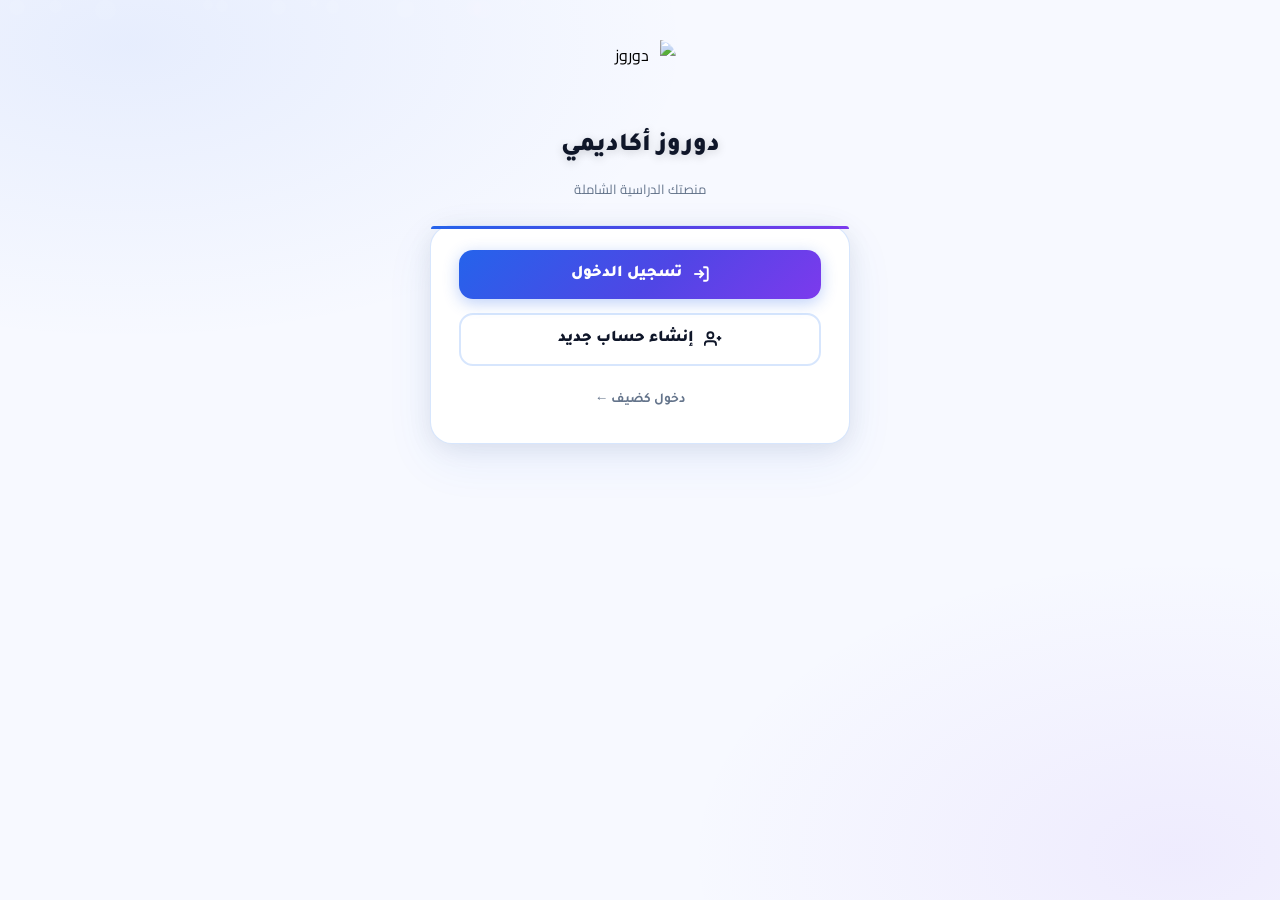
==== commit 8a2d8aa7: "Add files via upload" ====
--- a/index.html
+++ b/index.html
@@ -161,11 +161,6 @@
     </div>
   </div>
 
-  <!-- Center: logo only (no text, no background) -->
-  <div class="gtbar-logo-only">
-    <img src="https://i.ibb.co/KjfTk9Dg/Dark-Cyan-White-Minimalist-Book-Store-Logo-2-1.png" alt="دوروز"/>
-  </div>
-
   <!-- Right: avatar + burger -->
   <div class="gtbar-r">
     <div class="gtbar-avatar" id="gtbar-avatar" style="cursor:default">؟</div>
@@ -210,11 +205,12 @@
       <svg class="sb-arr" viewBox="0 0 24 24" fill="none" stroke="currentColor" stroke-width="2.5" width="15" height="15"><polyline points="15 18 9 12 15 6"/></svg>
     </div>
 
-    <div class="sb-item" onclick="closeSidebar();bottomNav('favs')">
-      <div class="sb-item-ic sb-ic-pink">
-        <svg viewBox="0 0 24 24" fill="none" stroke="currentColor" stroke-width="2" width="18" height="18"><path d="M20.84 4.61a5.5 5.5 0 00-7.78 0L12 5.67l-1.06-1.06a5.5 5.5 0 00-7.78 7.78l1.06 1.06L12 21.23l7.78-7.78 1.06-1.06a5.5 5.5 0 000-7.78z"/></svg>
-      </div>
-      <span>مكتبتي</span>
+    <!-- رصيدي -->
+    <div class="sb-item sb-balance-btn" id="sb-balance-nav-btn" onclick="closeSidebar();setTimeout(function(){openBalanceInfo();},180)">
+      <div class="sb-item-ic sb-ic-gold">
+        <svg viewBox="0 0 24 24" fill="none" stroke="currentColor" stroke-width="2" width="18" height="18"><circle cx="12" cy="12" r="10"/><path d="M12 6v6l4 2"/></svg>
+      </div>
+      <span class="sb-balance-nav-text">رصيدي: <strong id="sb-nav-balance-val">0</strong> د.ع</span>
       <svg class="sb-arr" viewBox="0 0 24 24" fill="none" stroke="currentColor" stroke-width="2.5" width="15" height="15"><polyline points="15 18 9 12 15 6"/></svg>
     </div>
 
@@ -279,6 +275,15 @@
         <div class="sb-account-username" id="sb-account-username">@—</div>
         <div class="sb-account-meta" id="sb-account-meta">—</div>
         <div class="sb-account-stage" id="sb-account-stage">لم تختر مرحلة</div>
+      </div>
+    </div>
+
+    <!-- رصيدي -->
+    <div class="sb-balance-row">
+      <div class="sb-balance-ic">💰</div>
+      <div class="sb-balance-body">
+        <div class="sb-balance-lbl">رصيدي</div>
+        <div class="sb-balance-val">0 د.ع</div>
       </div>
     </div>
 
@@ -1100,5 +1105,59 @@
 
 
 <script src="app.js"></script>
+
+  <!-- ══ overlay رصيدي وشحن الرصيد ══ -->
+  <div class="ov-backdrop" id="ov-balance-backdrop" onclick="closeBalanceOv()" style="display:none"></div>
+  <div class="ov-balance" id="ov-balance" style="display:none" role="dialog" aria-modal="true">
+    <!-- Header -->
+    <div class="ovb-header">
+      <div class="ovb-header-icon">💰</div>
+      <div class="ovb-header-info">
+        <div class="ovb-title">رصيدي</div>
+        <div class="ovb-subtitle">إدارة رصيدك وشحنه بالأكواد</div>
+      </div>
+      <button class="ovb-close" onclick="closeBalanceOv()" aria-label="إغلاق">
+        <svg viewBox="0 0 24 24" fill="none" stroke="currentColor" stroke-width="2.5" width="20" height="20"><path d="M18 6L6 18M6 6l12 12"/></svg>
+      </button>
+    </div>
+
+    <!-- بطاقة الرصيد الحالي -->
+    <div class="ovb-balance-card">
+      <div class="ovb-balance-label">رصيدك الحالي</div>
+      <div class="ovb-balance-amount" id="ovb-amount">0 <span class="ovb-currency">د.ع</span></div>
+    </div>
+
+    <!-- قسم شحن الرصيد -->
+    <div class="ovb-recharge-section">
+      <div class="ovb-section-title">
+        <svg viewBox="0 0 24 24" fill="none" stroke="currentColor" stroke-width="2" width="16" height="16"><path d="M12 2v4M12 18v4M4.93 4.93l2.83 2.83M16.24 16.24l2.83 2.83M2 12h4M18 12h4M4.93 19.07l2.83-2.83M16.24 7.76l2.83-2.83"/></svg>
+        شحن الرصيد بكود
+      </div>
+      <div class="ovb-input-row">
+        <input
+          class="ovb-code-input"
+          id="ovb-code-input"
+          type="text"
+          placeholder="ضع كود هنا  (مثال: A7K9-X2L4-P8Q1)"
+          maxlength="19"
+          autocomplete="off"
+          autocorrect="off"
+          spellcheck="false"
+          oninput="ovbFormatCode(this)"
+          onkeydown="if(event.key==='Enter') redeemCode()"
+          dir="ltr"
+        />
+      </div>
+      <button class="ovb-recharge-btn" id="ovb-recharge-btn" onclick="redeemCode()">
+        <svg viewBox="0 0 24 24" fill="none" stroke="currentColor" stroke-width="2.5" width="18" height="18"><path d="M12 5v14M5 12l7-7 7 7"/></svg>
+        شحن الرصيد
+      </button>
+      <div class="ovb-msg" id="ovb-msg"></div>
+    </div>
+
+    <!-- تذييل -->
+    <div class="ovb-footer">كل كود يُضيف 150,000 د.ع ويُستخدم مرة واحدة فقط</div>
+  </div>
+
 </body>
 </html>
--- a/style.css
+++ b/style.css
@@ -1552,12 +1552,14 @@
 .teacher-card:hover{transform:translateY(-6px) scale(1.02);box-shadow:var(--cshd-h)}
 .teacher-card:active{transform:scale(.97)}
 .teacher-avatar{
-  width:100%;aspect-ratio:1;object-fit:cover;
+  width:100%;aspect-ratio:4/5;object-fit:cover;
   background:var(--glass);
   display:flex;align-items:center;justify-content:center;
   font-size:3rem;
-}
-.teacher-avatar img{width:100%;height:100%;object-fit:cover}
+  border-radius:12px;
+  overflow:hidden;
+}
+.teacher-avatar img{width:100%;height:100%;object-fit:cover;border-radius:10px}
 .teacher-name{font-family:var(--fd);font-size:1rem;font-weight:900;color:var(--tx);margin:12px 8px 4px;line-height:1.3}
 .teacher-meta{font-size:.73rem;color:var(--tx2)}
 
@@ -3596,9 +3598,9 @@
 }
 .teacher-avatar {
   width: 72px !important;
-  height: 72px !important;
+  height: 88px !important;
   aspect-ratio: unset !important;
-  border-radius: 50% !important;
+  border-radius: 12px !important;
   border: 2.5px solid var(--d-bdr2) !important;
   box-shadow: 0 4px 14px rgba(0,0,0,.14) !important;
   overflow: hidden !important;
@@ -3612,7 +3614,7 @@
   width: 100% !important;
   height: 100% !important;
   object-fit: cover !important;
-  border-radius: 50% !important;
+  border-radius: 10px !important;
 }
 .teacher-name {
   font-size: .88rem !important;
@@ -3638,7 +3640,8 @@
 }
 .teachers-subj-grid .teacher-avatar {
   width: 64px !important;
-  height: 64px !important;
+  height: 78px !important;
+  border-radius: 10px !important;
 }
 
 /* ── Stage picker — full-screen mode (stage-only) ── */
@@ -4502,6 +4505,8 @@
 .sb-ic-purple { background: rgba(139,92,246,.12);   color: #7c3aed; }
 .sb-ic-green  { background: rgba(34,197,94,.12);    color: #16a34a; }
 .sb-ic-orange { background: rgba(249,115,22,.12);   color: #ea580c; }
+.sb-ic-teal   { background: rgba(20,184,166,.12);   color: #0d9488; }
+.sb-ic-gold   { background: rgba(251,191,36,.12);   color: #d97706; }
 .sb-ic-yellow { background: rgba(245,158,11,.12);   color: #d97706; }
 .sb-ic-red    { background: rgba(239,68,68,.12);    color: #dc2626; }
 .sb-ic-green  { background: rgba(34,197,94,.12);    color: #16a34a; }
@@ -5404,4 +5409,322 @@
   border-radius: 50%;
   flex-shrink: 0;
   margin-top: 5px;
+}
+
+
+/* ══════════════════════════════════════════════
+   BALANCE & SUBSCRIPTION SYSTEM
+══════════════════════════════════════════════ */
+
+/* ── رصيدي في الـ Sidebar ── */
+.sb-balance-row{
+  display:flex;align-items:center;gap:12px;
+  padding:10px 14px;margin:8px 2px 6px;
+  background:linear-gradient(135deg,rgba(102,126,234,.1),rgba(118,75,162,.06));
+  border:1.5px solid rgba(102,126,234,.2);
+  border-radius:14px;
+}
+.sb-balance-ic{ font-size:1.25rem; }
+.sb-balance-body{ flex:1; }
+.sb-balance-lbl{ font-size:.7rem;color:var(--d-tx3);margin-bottom:1px; }
+.sb-balance-val{
+  font-size:.95rem;font-weight:800;
+  color:var(--d-p400);
+  font-family:Tajawal,sans-serif;
+}
+
+/* ── Badge سعر على كارد المدرس ── */
+.teacher-card{ position:relative; }
+.teacher-price-badge{
+  position:absolute;top:6px;right:6px;
+  background:rgba(0,0,0,.72);color:#fbbf24;
+  font-size:.65rem;font-weight:800;
+  padding:3px 7px;border-radius:20px;
+  font-family:Tajawal,sans-serif;
+  backdrop-filter:blur(4px);
+  letter-spacing:.3px;
+  pointer-events:none;
+}
+
+/* ── بوابة الاشتراك في صفحة المدرس ── */
+.teacher-sub-gate{
+  padding:18px 20px 14px;
+  border-top:1px solid rgba(102,126,234,.15);
+  display:flex;flex-direction:column;gap:10px;
+}
+.tsg-top{
+  display:flex;align-items:center;gap:12px;
+}
+.tsg-lock{ font-size:1.8rem; }
+.tsg-texts{ }
+.tsg-title{
+  font-size:.82rem;color:var(--d-tx3);font-weight:600;
+  font-family:Tajawal,sans-serif;
+}
+.tsg-price{
+  font-size:1.1rem;font-weight:900;color:#f59e0b;
+  font-family:Tajawal,sans-serif;line-height:1.3;
+  margin-top:2px;
+}
+.tsg-balance{
+  font-size:.78rem;color:var(--d-tx3);
+}
+.tsg-balance strong{ color:var(--d-tx1); }
+.tsg-btn{
+  background:var(--d-grad);color:#fff;
+  border:none;border-radius:12px;
+  padding:12px 20px;font-size:.88rem;
+  font-weight:700;cursor:pointer;
+  font-family:Tajawal,sans-serif;
+  transition:opacity .18s;width:100%;
+  text-align:center;
+}
+.tsg-btn:active{ opacity:.8; }
+
+/* ══ شارة السعر في بطاقة المدرس (tc-price-tag) ══ */
+.tc-price-tag{
+  display:inline-flex;align-items:center;justify-content:center;
+  gap:4px;margin:5px auto 2px;
+  font-size:.73rem;font-weight:800;
+  padding:4px 12px;border-radius:20px;
+  font-family:Tajawal,sans-serif;
+  width:fit-content;max-width:90%;
+  white-space:nowrap;
+}
+.tc-price-paid{
+  background:rgba(251,191,36,.13);
+  border:1.5px solid rgba(251,191,36,.35);
+  color:#d97706;
+}
+.tc-price-free{
+  background:rgba(34,197,94,.1);
+  border:1.5px solid rgba(34,197,94,.3);
+  color:#16a34a;
+}
+.tc-price-subbed{
+  background:rgba(34,197,94,.12);
+  border:1.5px solid rgba(34,197,94,.35);
+  color:#16a34a;
+}
+
+/* ══ هيرو صفحة المدرس ══ */
+.teacher-hero-info{
+  display:flex;align-items:center;gap:14px;
+  padding:14px 16px;width:100%;
+}
+.th-info{
+  display:flex;flex-direction:column;gap:3px;flex:1;min-width:0;
+}
+.th-name{
+  font-family:Tajawal,sans-serif;font-size:1.05rem;
+  font-weight:900;color:var(--d-tx1);line-height:1.2;
+}
+.th-subj{
+  font-size:.76rem;color:var(--d-tx3);margin-top:1px;
+}
+.th-price-badge{
+  display:inline-flex;align-items:center;gap:5px;
+  margin-top:6px;padding:4px 12px;border-radius:20px;
+  font-size:.78rem;font-weight:800;font-family:Tajawal,sans-serif;
+  width:fit-content;
+}
+.th-price-paid{
+  background:rgba(251,191,36,.15);
+  border:1.5px solid rgba(251,191,36,.4);
+  color:#d97706;
+}
+.th-price-free{
+  background:rgba(34,197,94,.12);
+  border:1.5px solid rgba(34,197,94,.3);
+  color:#16a34a;
+}
+
+/* ══ شارة "مشترك" داخل هيرو المدرس ══ */
+.tsg-start-wrap{
+  margin-top:4px;
+}
+.tsg-subscribed-badge{
+  display:inline-flex;align-items:center;gap:5px;
+  background:rgba(34,197,94,.12);
+  border:1.5px solid rgba(34,197,94,.35);
+  color:#16a34a;
+  font-size:.76rem;font-weight:800;
+  padding:4px 12px;border-radius:20px;
+  font-family:Tajawal,sans-serif;
+  width:fit-content;
+}
+
+/* admin badge yellow */
+.badge.b-yellow{
+  background:rgba(251,191,36,.15);
+  color:#d97706;border:1px solid rgba(251,191,36,.3);
+}
+
+/* ── Balance nav button text ── */
+.sb-balance-nav-text{
+  flex:1;
+  font-size:.87rem;
+  color:var(--d-tx1);
+}
+.sb-balance-nav-text strong{
+  color: #d97706;
+  font-size:.95rem;
+}
+
+/* ══════════════════════════════════════════════════════════
+   overlay رصيدي وشحن الرصيد
+══════════════════════════════════════════════════════════ */
+.ov-backdrop{
+  position:fixed;inset:0;z-index:1100;
+  background:rgba(0,0,0,.55);backdrop-filter:blur(4px);
+}
+.ov-balance{
+  position:fixed;bottom:0;left:0;right:0;z-index:1101;
+  max-width:480px;margin:0 auto;
+  background:var(--d-surf,#1a1c2e);
+  border-radius:24px 24px 0 0;
+  border:1.5px solid var(--d-bdr-n,rgba(255,255,255,.08));
+  box-shadow:0 -8px 40px rgba(0,0,0,.35);
+  display:flex;flex-direction:column;gap:0;
+  padding:0 0 env(safe-area-inset-bottom,16px);
+  animation:ovbSlideUp .28s cubic-bezier(.32,1,.6,1);
+  max-height:92vh;overflow-y:auto;
+}
+@keyframes ovbSlideUp{
+  from{transform:translateY(100%);opacity:0}
+  to{transform:translateY(0);opacity:1}
+}
+
+/* Header */
+.ovb-header{
+  display:flex;align-items:center;gap:12px;
+  padding:18px 20px 14px;
+  border-bottom:1px solid var(--d-bdr-n,rgba(255,255,255,.07));
+  flex-shrink:0;
+}
+.ovb-header-icon{
+  font-size:1.6rem;line-height:1;
+  width:44px;height:44px;
+  display:flex;align-items:center;justify-content:center;
+  background:rgba(251,191,36,.12);
+  border:1.5px solid rgba(251,191,36,.25);
+  border-radius:14px;flex-shrink:0;
+}
+.ovb-header-info{ flex:1;min-width:0; }
+.ovb-title{
+  font-family:Tajawal,sans-serif;font-size:1rem;
+  font-weight:900;color:var(--d-tx1,#e8eaf6);
+}
+.ovb-subtitle{
+  font-size:.72rem;color:var(--d-tx3,#6b7280);margin-top:1px;
+}
+.ovb-close{
+  width:32px;height:32px;border-radius:50%;border:none;
+  background:var(--d-bg2,rgba(255,255,255,.06));
+  color:var(--d-tx2,#9ca3af);cursor:pointer;
+  display:flex;align-items:center;justify-content:center;
+  transition:background .15s;flex-shrink:0;
+}
+.ovb-close:hover{ background:var(--d-bg3,rgba(255,255,255,.1)); }
+
+/* بطاقة الرصيد */
+.ovb-balance-card{
+  margin:16px 20px;
+  padding:16px 20px;
+  background:linear-gradient(135deg,rgba(102,126,234,.18),rgba(118,75,162,.14));
+  border:1.5px solid rgba(102,126,234,.25);
+  border-radius:16px;
+  text-align:center;
+}
+.ovb-balance-label{
+  font-size:.72rem;color:var(--d-tx3,#6b7280);
+  font-family:Tajawal,sans-serif;margin-bottom:6px;
+}
+.ovb-balance-amount{
+  font-family:Tajawal,sans-serif;font-size:2rem;
+  font-weight:900;color:var(--d-p400,#818cf8);line-height:1.1;
+}
+.ovb-currency{
+  font-size:1rem;font-weight:700;opacity:.75;
+}
+
+/* قسم الشحن */
+.ovb-recharge-section{
+  padding:0 20px 16px;
+  display:flex;flex-direction:column;gap:12px;
+}
+.ovb-section-title{
+  display:flex;align-items:center;gap:7px;
+  font-family:Tajawal,sans-serif;font-size:.82rem;
+  font-weight:700;color:var(--d-tx2,#9ca3af);
+}
+.ovb-input-row{
+  position:relative;
+}
+.ovb-code-input{
+  width:100%;box-sizing:border-box;
+  background:var(--d-bg2,rgba(255,255,255,.06));
+  border:1.5px solid var(--d-bdr-n,rgba(255,255,255,.1));
+  border-radius:14px;
+  padding:13px 16px;
+  font-size:1rem;font-weight:700;
+  color:var(--d-tx1,#e8eaf6);
+  font-family:'Courier New',monospace;
+  letter-spacing:.12em;
+  text-align:center;
+  direction:ltr;
+  outline:none;
+  transition:border-color .18s,box-shadow .18s;
+}
+.ovb-code-input::placeholder{
+  color:var(--d-tx3,#6b7280);font-size:.8rem;
+  font-family:Tajawal,sans-serif;letter-spacing:0;font-weight:400;
+}
+.ovb-code-input:focus{
+  border-color:rgba(102,126,234,.5);
+  box-shadow:0 0 0 3px rgba(102,126,234,.12);
+}
+.ovb-recharge-btn{
+  display:flex;align-items:center;justify-content:center;gap:8px;
+  width:100%;padding:14px 20px;
+  background:linear-gradient(135deg,#667eea,#764ba2);
+  color:#fff;border:none;border-radius:14px;
+  font-family:Tajawal,sans-serif;font-size:.95rem;font-weight:800;
+  cursor:pointer;transition:opacity .18s,transform .1s;
+  box-shadow:0 4px 20px rgba(102,126,234,.3);
+}
+.ovb-recharge-btn:hover:not(:disabled){ opacity:.9; }
+.ovb-recharge-btn:active:not(:disabled){ transform:scale(.98); }
+.ovb-recharge-btn:disabled{ opacity:.5;cursor:not-allowed; }
+
+/* رسالة الحالة */
+.ovb-msg{
+  min-height:22px;
+  font-family:Tajawal,sans-serif;font-size:.83rem;
+  font-weight:600;text-align:center;
+  border-radius:10px;padding:0;
+  transition:all .2s;
+}
+.ovb-msg-ok{
+  color:#22c55e;background:rgba(34,197,94,.1);
+  border:1px solid rgba(34,197,94,.2);
+  padding:9px 14px;
+}
+.ovb-msg-warn{
+  color:#f59e0b;background:rgba(245,158,11,.1);
+  border:1px solid rgba(245,158,11,.2);
+  padding:9px 14px;
+}
+.ovb-msg-err{
+  color:#ef4444;background:rgba(239,68,68,.1);
+  border:1px solid rgba(239,68,68,.2);
+  padding:9px 14px;
+}
+
+/* تذييل */
+.ovb-footer{
+  text-align:center;font-size:.68rem;
+  color:var(--d-tx3,#6b7280);
+  padding:0 20px 12px;
+  font-family:Tajawal,sans-serif;
 }
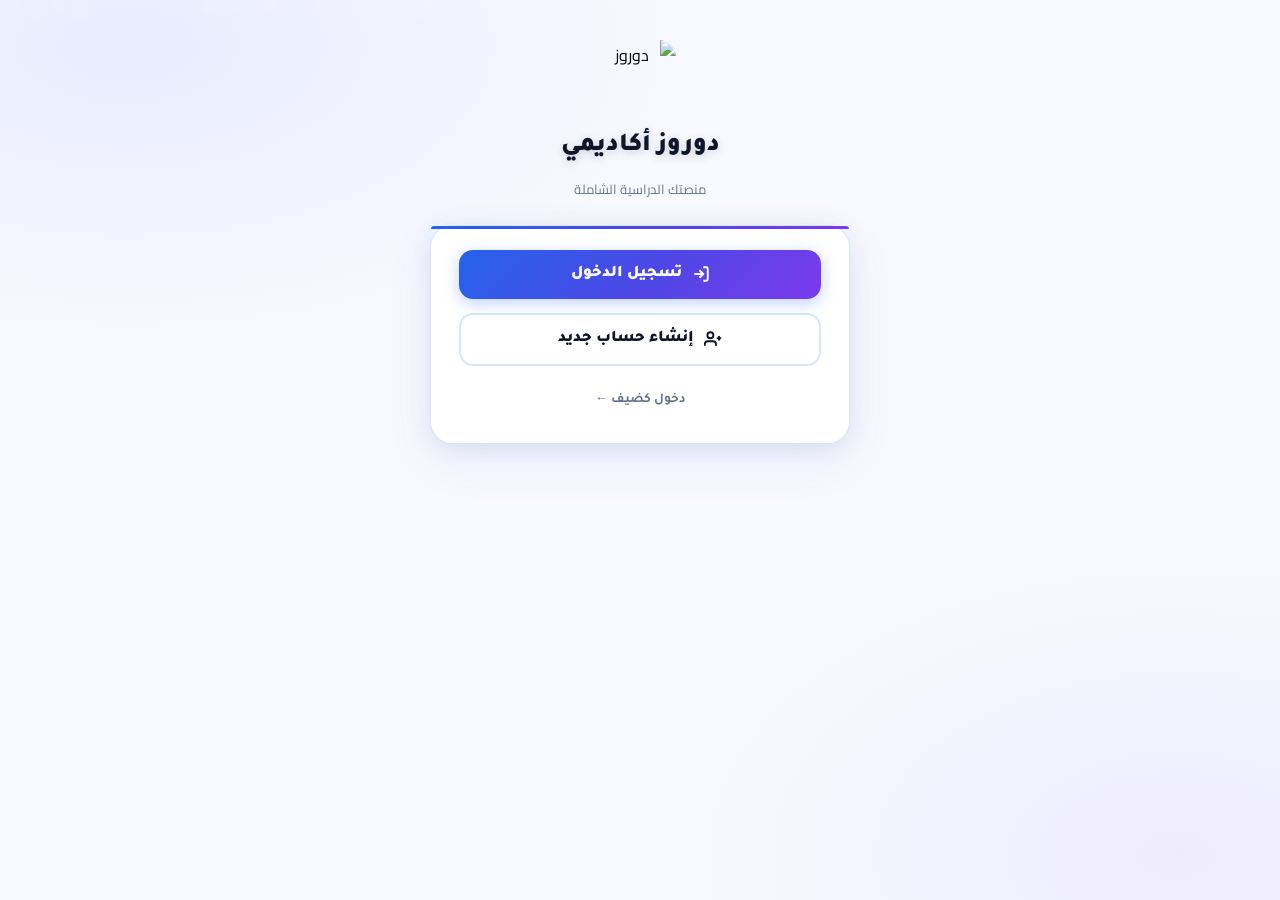
==== commit 04e49ef0: "Add files via upload" ====
--- a/index.html
+++ b/index.html
@@ -389,8 +389,13 @@
     <span>بحث</span>
   </button>
   <button class="bnb" id="bnav-favs" onclick="bottomNav('favs')">
-    <svg class="bnb-ic" viewBox="0 0 24 24" fill="none" stroke="currentColor" stroke-width="2.2"><path d="M20.84 4.61a5.5 5.5 0 00-7.78 0L12 5.67l-1.06-1.06a5.5 5.5 0 00-7.78 7.78l1.06 1.06L12 21.23l7.78-7.78 1.06-1.06a5.5 5.5 0 000-7.78z"/></svg>
+    <svg class="bnb-ic" viewBox="0 0 24 24" fill="none" stroke="currentColor" stroke-width="2.2" stroke-linecap="round" stroke-linejoin="round"><path d="M4 19.5A2.5 2.5 0 016.5 17H20"/><path d="M6.5 2H20v20H6.5A2.5 2.5 0 014 19.5v-15A2.5 2.5 0 016.5 2z"/></svg>
     <span>مكتبتي</span>
+  </button>
+
+  <button class="bnb" id="bnav-summ" onclick="bottomNav('summ')">
+    <svg class="bnb-ic" viewBox="0 0 24 24" fill="none" stroke="currentColor" stroke-width="2" stroke-linecap="round" stroke-linejoin="round"><path d="M12 2L2 7l10 5 10-5-10-5z"/><path d="M2 17l10 5 10-5"/><path d="M2 12l10 5 10-5"/></svg>
+    <span>تلخيص</span>
   </button>
 
   <button class="bnb" id="bnav-teachers" onclick="bottomNav('teachers')">
@@ -585,7 +590,7 @@
       اختبارات
     </button>
     <button class="ctab" onclick="switchCTab('favs',this)">
-      <svg width="13" height="13" viewBox="0 0 24 24" fill="none" stroke="currentColor" stroke-width="2.5"><path d="M20.84 4.61a5.5 5.5 0 00-7.78 0L12 5.67l-1.06-1.06a5.5 5.5 0 00-7.78 7.78l1.06 1.06L12 21.23l7.78-7.78 1.06-1.06a5.5 5.5 0 000-7.78z"/></svg>
+      <svg width="13" height="13" viewBox="0 0 24 24" fill="none" stroke="currentColor" stroke-width="2.5" stroke-linecap="round" stroke-linejoin="round"><path d="M4 19.5A2.5 2.5 0 016.5 17H20"/><path d="M6.5 2H20v20H6.5A2.5 2.5 0 014 19.5v-15A2.5 2.5 0 016.5 2z"/></svg>
       مكتبتي
     </button>
     <button class="ctab" onclick="switchCTab('curriculum',this)">
@@ -617,6 +622,7 @@
       <button class="sf active" onclick="setFilter('all',this)">الكل</button>
       <button class="sf" onclick="setFilter('booklets',this)">ملازم</button>
       <button class="sf" onclick="setFilter('exams',this)">اختبارات</button>
+      <button class="sf" onclick="setFilter('lectures',this)">محاضرات</button>
       <button class="sf" onclick="setFilter('subjects',this)">مواد</button>
     </div>
     <div id="sr-list"></div>
@@ -624,7 +630,15 @@
       <div class="state-ic">🔍</div><h3>لا نتائج</h3><p>جرب كلمة مختلفة</p>
     </div>
     <div id="sr-start" class="state-box">
-      <div class="state-ic">✨</div><h3>ابحث عن أي شيء</h3><p>مواد · ملازم · اختبارات</p>
+      <div class="state-ic">
+        <svg viewBox="0 0 24 24" fill="none" stroke="currentColor" stroke-width="1.5"
+             stroke-linecap="round" stroke-linejoin="round" width="48" height="48" style="opacity:.35">
+          <circle cx="11" cy="11" r="8"/>
+          <line x1="21" y1="21" x2="16.65" y2="16.65"/>
+        </svg>
+      </div>
+      <h3>ابحث عن أي شيء</h3>
+      <p>ملازم · اختبارات · محاضرات</p>
     </div>
   </main>
 </div>
@@ -635,14 +649,29 @@
 ══════════════════════════════════════ -->
 <div id="pg-favs" class="pg">
   <main class="pg-body">
-    <div class="pg-hero" style="margin-bottom:24px">
-      <div class="big-ic">❤️</div><h1>مكتبتي</h1><p>الملازم والاختبارات المحفوظة في مكتبتك</p>
-    </div>
+    <!-- هيدر صفحة المكتبة -->
+    <div class="lib-page-header">
+      <div class="lib-page-header-icon">
+        <svg viewBox="0 0 24 24" fill="none" stroke="currentColor" stroke-width="2" stroke-linecap="round" stroke-linejoin="round" width="28" height="28">
+          <path d="M4 19.5A2.5 2.5 0 016.5 17H20"/>
+          <path d="M6.5 2H20v20H6.5A2.5 2.5 0 014 19.5v-15A2.5 2.5 0 016.5 2z"/>
+        </svg>
+      </div>
+      <div class="lib-page-header-text">
+        <h1 class="lib-page-title">مكتبتي</h1>
+        <p class="lib-page-sub">المحاضرات والملازم والاختبارات المحفوظة</p>
+      </div>
+    </div>
+    <!-- محتوى المكتبة يُبنى ديناميكياً -->
     <div id="favs-list"></div>
-    <div id="favs-empty" class="state-box hidden">
-      <div class="state-ic">🔖</div>
-      <h3>لا توجد محفوظات بعد</h3>
-      <p>اضغط ❤️ على أي ملزمة أو اختبار لإضافته لمكتبتك</p>
+    <!-- حالة فارغة -->
+    <div id="favs-empty" class="lib-empty-first hidden">
+      <svg viewBox="0 0 24 24" fill="none" stroke="currentColor" stroke-width="1.5" width="64" height="64">
+        <path d="M4 19.5A2.5 2.5 0 016.5 17H20"/>
+        <path d="M6.5 2H20v20H6.5A2.5 2.5 0 014 19.5v-15A2.5 2.5 0 016.5 2z"/>
+      </svg>
+      <h3>مكتبتك فارغة حتى الآن</h3>
+      <p>اضغط على أيقونة الحفظ بجانب أي ملزمة أو اختبار لإضافته هنا</p>
     </div>
   </main>
 </div>
@@ -905,7 +934,7 @@
 <div id="pg-teachers" class="pg">
   <main class="pg-body">
     <div class="pg-hero" style="margin-bottom:24px">
-      <div class="big-ic">👨‍🏫</div>
+      <div class="big-ic"><svg viewBox="0 0 24 24" fill="none" stroke="currentColor" stroke-width="1.4" stroke-linecap="round" stroke-linejoin="round" width="52" height="52" style="opacity:.7"><path d="M17 21v-2a4 4 0 00-4-4H5a4 4 0 00-4 4v2"/><circle cx="9" cy="7" r="4"/><path d="M23 21v-2a4 4 0 00-3-3.87"/><path d="M16 3.13a4 4 0 010 7.75"/></svg></div>
       <h1>المدرسون</h1>
       <p>اختر مدرساً لمتابعة فصوله ومحاضراته</p>
     </div>
@@ -1159,5 +1188,193 @@
     <div class="ovb-footer">كل كود يُضيف 150,000 د.ع ويُستخدم مرة واحدة فقط</div>
   </div>
 
+
+<!-- ══════════════════════════════════════════════════════════════
+     pg-summ — تلخيص المواد بالذكاء الاصطناعي
+══════════════════════════════════════════════════════════════ -->
+<div id="pg-summ" class="pg">
+  <main class="pg-body">
+
+    <!-- هيدر -->
+    <div class="summ-header">
+      <div class="summ-header-icon">
+        <svg viewBox="0 0 24 24" fill="none" stroke="currentColor" stroke-width="2"
+             stroke-linecap="round" stroke-linejoin="round" width="26" height="26">
+          <path d="M12 2L2 7l10 5 10-5-10-5z"/>
+          <path d="M2 17l10 5 10-5"/><path d="M2 12l10 5 10-5"/>
+        </svg>
+      </div>
+      <div>
+        <div class="summ-header-title">تلخيص بالذكاء الاصطناعي</div>
+        <div class="summ-header-sub">ارفع صورة أو PDF واحصل على ملخص فوري</div>
+      </div>
+    </div>
+
+    <!-- شريط الاستخدام اليومي -->
+    <div class="summ-usage-bar" id="summ-usage-bar" style="display:none">
+      <svg viewBox="0 0 24 24" fill="none" stroke="currentColor" stroke-width="2"
+           stroke-linecap="round" stroke-linejoin="round" width="13" height="13">
+        <circle cx="12" cy="12" r="10"/><polyline points="12 6 12 12 16 14"/>
+      </svg>
+      <span id="summ-usage-counter">متبقي اليوم: 5 / 5</span>
+      <span class="summ-usage-sep">·</span>
+      <span class="summ-usage-tip">الحد المجاني اليومي</span>
+    </div>
+
+    <!-- ═══ قسم الرفع ═══ -->
+    <div id="summ-upload-sec">
+
+      <!-- منطقة Drop -->
+      <div class="summ-dropzone" id="summ-dropzone">
+        <svg viewBox="0 0 24 24" fill="none" stroke="currentColor" stroke-width="1.5"
+             width="44" height="44" style="opacity:.35;display:block;margin:0 auto 10px">
+          <path d="M21 15v4a2 2 0 01-2 2H5a2 2 0 01-2-2v-4"/>
+          <polyline points="17 8 12 3 7 8"/><line x1="12" y1="3" x2="12" y2="15"/>
+        </svg>
+        <div class="summ-dz-title">اسحب الملف هنا أو اختر أحد الخيارات</div>
+        <div id="summ-dz-preview" class="summ-dz-preview hidden"></div>
+      </div>
+
+      <!-- أزرار الرفع الثلاثة -->
+      <div class="summ-up-row">
+
+        <label class="summ-up-card summ-up-img">
+          <input type="file" accept="image/*" id="inp-summ-img"
+                 style="display:none" onchange="summPickFile(this,'image')">
+          <svg viewBox="0 0 24 24" fill="none" stroke="currentColor" stroke-width="2"
+               stroke-linecap="round" stroke-linejoin="round" width="26" height="26">
+            <rect x="3" y="3" width="18" height="18" rx="2"/>
+            <circle cx="8.5" cy="8.5" r="1.5"/>
+            <polyline points="21 15 16 10 5 21"/>
+          </svg>
+          <span>صورة</span>
+        </label>
+
+        <label class="summ-up-card summ-up-pdf">
+          <input type="file" accept="application/pdf" id="inp-summ-pdf"
+                 style="display:none" onchange="summPickFile(this,'pdf')">
+          <svg viewBox="0 0 24 24" fill="none" stroke="currentColor" stroke-width="2"
+               stroke-linecap="round" stroke-linejoin="round" width="26" height="26">
+            <path d="M14 2H6a2 2 0 00-2 2v16a2 2 0 002 2h12a2 2 0 002-2V8z"/>
+            <polyline points="14 2 14 8 20 8"/>
+            <line x1="16" y1="13" x2="8" y2="13"/>
+            <line x1="16" y1="17" x2="8" y2="17"/>
+          </svg>
+          <span>PDF</span>
+        </label>
+
+        <button class="summ-up-card summ-up-cam" onclick="summCamera()">
+          <svg viewBox="0 0 24 24" fill="none" stroke="currentColor" stroke-width="2"
+               stroke-linecap="round" stroke-linejoin="round" width="26" height="26">
+            <path d="M23 19a2 2 0 01-2 2H3a2 2 0 01-2-2V8a2 2 0 012-2h4l2-3h6l2 3h4a2 2 0 012 2z"/>
+            <circle cx="12" cy="13" r="4"/>
+          </svg>
+          <span>كاميرا</span>
+        </button>
+
+      </div>
+
+      <!-- input كاميرا مخفي -->
+      <input type="file" accept="image/*" capture="environment"
+             id="inp-summ-cam" style="display:none" onchange="summPickFile(this,'image')">
+
+      <!-- زر التحليل -->
+      <button class="summ-analyze-btn hidden" id="summ-analyze-btn" onclick="summAnalyze()">
+        <svg viewBox="0 0 24 24" fill="none" stroke="currentColor" stroke-width="2.5"
+             stroke-linecap="round" stroke-linejoin="round" width="18" height="18">
+          <path d="M12 2L2 7l10 5 10-5-10-5z"/>
+          <path d="M2 17l10 5 10-5"/><path d="M2 12l10 5 10-5"/>
+        </svg>
+        تحليل وتلخيص بالذكاء الاصطناعي
+      </button>
+
+
+    </div><!-- /summ-upload-sec -->
+
+    <!-- ═══ قسم النتائج ═══ -->
+    <div id="summ-result-sec" class="hidden">
+
+      <!-- عنوان القسم -->
+      <div class="summ-res-label">
+        <svg viewBox="0 0 24 24" fill="none" stroke="currentColor" stroke-width="2"
+             stroke-linecap="round" stroke-linejoin="round" width="17" height="17">
+          <polyline points="22 12 18 12 15 21 9 3 6 12 2 12"/>
+        </svg>
+        نتائج التلخيص
+      </div>
+
+      <!-- كرت الموضوع الأخضر -->
+      <div class="summ-topic-card" id="summ-topic-card">
+        <svg viewBox="0 0 24 24" fill="none" stroke="currentColor" stroke-width="2"
+             stroke-linecap="round" stroke-linejoin="round" width="15" height="15">
+          <path d="M4 19.5A2.5 2.5 0 016.5 17H20"/>
+          <path d="M6.5 2H20v20H6.5A2.5 2.5 0 014 19.5v-15A2.5 2.5 0 016.5 2z"/>
+        </svg>
+        <span id="summ-topic-txt">الموضوع: يتم التحليل...</span>
+      </div>
+
+      <!-- أزرار الفلترة -->
+      <div class="summ-modes">
+        <button class="summ-mode active" data-m="summary" onclick="summMode('summary',this)">
+          <svg viewBox="0 0 24 24" fill="none" stroke="currentColor" stroke-width="2" width="13" height="13">
+            <path d="M14 2H6a2 2 0 00-2 2v16a2 2 0 002 2h12a2 2 0 002-2V8z"/>
+            <polyline points="14 2 14 8 20 8"/>
+          </svg>
+          الملخص
+        </button>
+        <button class="summ-mode" data-m="points" onclick="summMode('points',this)">
+          <svg viewBox="0 0 24 24" fill="none" stroke="currentColor" stroke-width="2" width="13" height="13">
+            <line x1="8" y1="6" x2="21" y2="6"/><line x1="8" y1="12" x2="21" y2="12"/>
+            <line x1="8" y1="18" x2="21" y2="18"/>
+            <circle cx="3" cy="6" r="1"/><circle cx="3" cy="12" r="1"/><circle cx="3" cy="18" r="1"/>
+          </svg>
+          أهم النقاط
+        </button>
+        <button class="summ-mode" data-m="qa" onclick="summMode('qa',this)">
+          <svg viewBox="0 0 24 24" fill="none" stroke="currentColor" stroke-width="2" width="13" height="13">
+            <circle cx="12" cy="12" r="10"/>
+            <path d="M9.09 9a3 3 0 015.83 1c0 2-3 3-3 3"/>
+            <line x1="12" y1="17" x2="12.01" y2="17"/>
+          </svg>
+          أسئلة وأجوبة
+        </button>
+      </div>
+
+      <!-- كرت المحتوى -->
+      <div class="summ-out-card">
+        <div class="summ-out-head">
+          <span id="summ-mode-lbl">الملخص</span>
+          <!-- زر الحفظ — يظهر فقط لـ summary و qa -->
+          <button class="summ-save-btn" id="summ-save-btn"
+                  onclick="summSave()" title="حفظ في مكتبتي">
+            <svg viewBox="0 0 24 24" fill="none" stroke="#f43f5e" stroke-width="2.2"
+                 width="16" height="16" id="summ-save-ic">
+              <path d="M20.84 4.61a5.5 5.5 0 00-7.78 0L12 5.67l-1.06-1.06
+                       a5.5 5.5 0 00-7.78 7.78l1.06 1.06L12 21.23l7.78-7.78
+                       1.06-1.06a5.5 5.5 0 000-7.78z"/>
+            </svg>
+            <span id="summ-save-lbl">حفظ</span>
+          </button>
+        </div>
+        <div class="summ-out-body" id="summ-out-body">
+          <!-- يُملأ بـ JS -->
+        </div>
+      </div>
+
+      <!-- زر ملف جديد -->
+      <button class="summ-reset-btn" onclick="summReset()">
+        <svg viewBox="0 0 24 24" fill="none" stroke="currentColor" stroke-width="2.2"
+             stroke-linecap="round" stroke-linejoin="round" width="15" height="15">
+          <polyline points="1 4 1 10 7 10"/>
+          <path d="M3.51 15a9 9 0 102.13-9.36L1 10"/>
+        </svg>
+        تلخيص ملف جديد
+      </button>
+
+    </div><!-- /summ-result-sec -->
+
+  </main>
+</div><!-- /pg-summ -->
+
 </body>
 </html>
--- a/style.css
+++ b/style.css
@@ -102,6 +102,10 @@
   max-height:92vh;overflow-y:auto;
   animation:modalUp .28s cubic-bezier(.34,1.56,.64,1);
   border-top:1px solid var(--cbdr);
+}
+@keyframes dq-bounce{
+  0%,100%{transform:translateY(0)}
+  50%{transform:translateY(-8px)}
 }
 @keyframes modalUp{from{transform:translateY(40px);opacity:0}to{transform:translateY(0);opacity:1}}
 
@@ -756,7 +760,7 @@
 /* ══════════════════════════════════════════════
    SEARCH
 ══════════════════════════════════════════════ */
-.search-wrap{margin-bottom:14px}
+.search-wrap{margin-bottom:10px}
 .search-box{
   display:flex;align-items:center;gap:10px;
   background:var(--card);border:2px solid var(--cbdr);
@@ -777,7 +781,7 @@
 .s-clear svg{width:13px;height:13px;stroke:var(--tx3)}
 .s-clear:hover{opacity:1}
 
-.sf-row{display:flex;gap:8px;margin-bottom:16px;flex-wrap:wrap}
+.sf-row{display:flex;gap:6px;margin-bottom:10px;flex-wrap:wrap}
 .sf{
   padding:6px 14px;border-radius:20px;
   border:1.5px solid var(--gbdr);
@@ -791,10 +795,19 @@
 #sr-list{display:flex;flex-direction:column;gap:9px}
 .sr-item{
   background:var(--card);border:1.5px solid var(--cbdr);
-  border-radius:var(--r-m);padding:13px 16px;
-  display:flex;align-items:center;gap:13px;
+  border-radius:var(--r-m);padding:10px 14px;
+  display:flex;align-items:center;gap:12px;
   cursor:pointer;transition:var(--tr);box-shadow:var(--cshd);
   animation:pgIn .2s ease both;
+}
+.sr-loading{
+  display:flex;align-items:center;gap:10px;
+  padding:20px;justify-content:center;
+  color:var(--tx2);font-size:.85rem;
+}
+.sr-item mark{
+  background:rgba(102,126,234,.18);
+  color:inherit;border-radius:3px;padding:0 2px;
 }
 .sr-item:hover{transform:translateX(-4px);box-shadow:var(--cshd-h)}
 .sr-ic{width:44px;height:44px;border-radius:var(--r);display:flex;align-items:center;justify-content:center;font-size:1.4rem;flex-shrink:0}
@@ -806,7 +819,7 @@
 
 /* State boxes */
 .state-box{text-align:center;padding:56px 0}
-.state-ic{font-size:3.2rem;margin-bottom:12px;display:block}
+.state-ic{font-size:2.2rem;margin-bottom:8px;display:flex;justify-content:center;align-items:center}
 .state-box h3{font-family:var(--fd);font-size:1.2rem;font-weight:800;color:var(--txw);margin-bottom:5px}
 .state-box p{font-size:.85rem;color:var(--txw2)}
 
@@ -830,15 +843,18 @@
   font-size:.8rem;font-weight:700;color:var(--txw2);backdrop-filter:blur(8px);
 }
 
-.stats-row{display:grid;grid-template-columns:repeat(3,1fr);gap:10px;margin-bottom:20px}
+.stats-row{
+  display:flex;flex-direction:row;gap:8px;
+  margin-bottom:14px;flex-wrap:nowrap;
+}
 .stat-box{
+  flex:1;min-width:0;
   background:var(--glass);backdrop-filter:blur(12px);
   border:1.5px solid var(--gbdr);border-radius:var(--r-m);
-  padding:16px 10px;text-align:center;
-}
-.stat-n{font-family:var(--fd);font-size:1.4rem;font-weight:900;color:var(--txw);margin-bottom:3px}
-.stat-l{font-size:.68rem;color:var(--txw2);font-weight:600}
-
+  padding:10px 8px;text-align:center;
+}
+.stat-n{font-family:var(--fd);font-size:1.15rem;font-weight:900;color:var(--txw);margin-bottom:2px}
+.stat-l{font-size:.6rem;color:var(--txw2);font-weight:600}
 .psec{
   background:var(--card);border:1.5px solid var(--cbdr);
   border-radius:var(--r-l);padding:18px;
@@ -2879,6 +2895,7 @@
   background:var(--blue-50) !important;
   border:1px solid var(--d-bdr) !important;
   border-radius:var(--d-r3) !important;
+  padding:8px 6px !important;
 }
 .stat-n { color:var(--d-tx1) !important; font-weight:900 !important; }
 .stat-l { color:var(--d-tx3) !important; }
@@ -5727,4 +5744,706 @@
   color:var(--d-tx3,#6b7280);
   padding:0 20px 12px;
   font-family:Tajawal,sans-serif;
-}+}
+
+/* ══════════════════════════════════════════════════════════════
+   صفحة مكتبتي — المطورة
+══════════════════════════════════════════════════════════════ */
+
+/* ── هيدر الصفحة ── */
+.lib-page-header{
+  display:flex;align-items:center;gap:14px;
+  padding:20px 4px 16px;
+  border-bottom:1.5px solid var(--d-bdr-n,rgba(255,255,255,.08));
+  margin-bottom:20px;
+}
+.lib-page-header-icon{
+  width:52px;height:52px;border-radius:16px;flex-shrink:0;
+  background:linear-gradient(135deg,rgba(102,126,234,.18),rgba(118,75,162,.14));
+  border:1.5px solid rgba(102,126,234,.25);
+  display:flex;align-items:center;justify-content:center;
+  color:var(--d-p400,#818cf8);
+}
+.lib-page-title{
+  font-family:Tajawal,sans-serif;font-size:1.25rem;font-weight:900;
+  color:var(--d-tx1,#e8eaf6);margin:0 0 3px;
+}
+.lib-page-sub{
+  font-size:.74rem;color:var(--d-tx3,#6b7280);margin:0;
+}
+
+/* ── بطاقات الإحصاء ── */
+.lib-stats-row{
+  display:grid;grid-template-columns:repeat(4,1fr);gap:10px;
+  margin-bottom:18px;
+}
+@media(max-width:400px){
+  .lib-stats-row{ grid-template-columns:repeat(2,1fr); }
+}
+.lib-stat-card{
+  background:var(--d-surf,#1a1c2e);
+  border:1.5px solid var(--d-bdr-n,rgba(255,255,255,.08));
+  border-radius:14px;padding:14px 10px 12px;
+  text-align:center;
+  transition:transform .18s,box-shadow .18s;
+  position:relative;overflow:hidden;
+}
+.lib-stat-card::before{
+  content:'';position:absolute;inset:0;
+  background:radial-gradient(circle at 50% 0%,var(--lib-clr,#818cf8) 0%,transparent 70%);
+  opacity:.06;pointer-events:none;
+}
+.lib-stat-card:hover{ transform:translateY(-2px);box-shadow:0 6px 20px rgba(0,0,0,.15); }
+.lib-stat-icon{
+  display:flex;align-items:center;justify-content:center;
+  margin-bottom:8px;
+}
+.lib-stat-num{
+  font-family:Tajawal,sans-serif;font-size:1.55rem;font-weight:900;
+  color:var(--lib-clr,#818cf8);line-height:1;margin-bottom:4px;
+}
+.lib-stat-lbl{
+  font-size:.68rem;color:var(--d-tx3,#6b7280);
+  font-family:Tajawal,sans-serif;font-weight:600;
+}
+
+/* ── شريط البحث ── */
+.lib-search-wrap{
+  position:relative;margin-bottom:14px;
+}
+.lib-search-ic{
+  position:absolute;right:14px;top:50%;transform:translateY(-50%);
+  color:var(--d-tx3,#6b7280);pointer-events:none;
+}
+.lib-search-inp{
+  width:100%;box-sizing:border-box;
+  background:var(--d-bg2,rgba(255,255,255,.06));
+  border:1.5px solid var(--d-bdr-n,rgba(255,255,255,.1));
+  border-radius:12px;
+  padding:11px 42px 11px 16px;
+  font-size:.88rem;font-family:Tajawal,sans-serif;
+  color:var(--d-tx1,#e8eaf6);outline:none;
+  transition:border-color .18s,box-shadow .18s;
+}
+.lib-search-inp::placeholder{ color:var(--d-tx3,#6b7280); }
+.lib-search-inp:focus{
+  border-color:rgba(102,126,234,.45);
+  box-shadow:0 0 0 3px rgba(102,126,234,.1);
+}
+
+/* ── أزرار الفلتر ── */
+.lib-filters{
+  display:flex;gap:8px;overflow-x:auto;padding-bottom:4px;
+  scrollbar-width:none;margin-bottom:18px;
+}
+.lib-filters::-webkit-scrollbar{ display:none; }
+.lib-flt-btn{
+  display:flex;align-items:center;gap:5px;
+  padding:7px 14px;border-radius:20px;border:none;
+  background:var(--d-bg2,rgba(255,255,255,.06));
+  color:var(--d-tx2,#9ca3af);
+  font-family:Tajawal,sans-serif;font-size:.8rem;font-weight:700;
+  cursor:pointer;white-space:nowrap;
+  transition:background .18s,color .18s,transform .12s;
+  flex-shrink:0;
+}
+.lib-flt-btn:hover{ background:var(--d-bg3,rgba(255,255,255,.1));color:var(--d-tx1,#e8eaf6); }
+.lib-flt-btn:active{ transform:scale(.96); }
+.lib-flt-active{
+  background:linear-gradient(135deg,rgba(102,126,234,.25),rgba(118,75,162,.2)) !important;
+  color:var(--d-p300,#a5b4fc) !important;
+  border:1.5px solid rgba(102,126,234,.3);
+}
+.lib-flt-cnt{
+  background:rgba(102,126,234,.22);
+  color:var(--d-p300,#a5b4fc);
+  padding:1px 6px;border-radius:10px;
+  font-size:.68rem;font-weight:800;
+}
+.lib-flt-active .lib-flt-cnt{
+  background:rgba(102,126,234,.35);
+}
+
+/* ── شبكة البطاقات ── */
+.lib-cards-grid{
+  display:grid;
+  grid-template-columns:repeat(2,1fr);
+  gap:12px;
+}
+@media(min-width:540px){
+  .lib-cards-grid{ grid-template-columns:repeat(3,1fr); }
+}
+@media(min-width:768px){
+  .lib-cards-grid{ grid-template-columns:repeat(4,1fr); }
+}
+
+/* ── بطاقة المحتوى ── */
+.lib-card{
+  background:var(--d-surf,#1a1c2e);
+  border:1.5px solid var(--d-bdr-n,rgba(255,255,255,.08));
+  border-radius:14px;overflow:hidden;
+  display:flex;flex-direction:column;
+  animation:pgIn .3s ease both;
+  transition:transform .18s,box-shadow .18s;
+}
+.lib-card:hover{
+  transform:translateY(-3px);
+  box-shadow:0 8px 24px rgba(0,0,0,.2);
+}
+.lib-card-top{
+  height:90px;position:relative;
+  display:flex;align-items:center;justify-content:center;
+  overflow:hidden;border-radius:12px 12px 0 0;
+  flex-shrink:0;
+}
+.lib-card-img{
+  width:100%;height:100%;object-fit:cover;
+  position:absolute;inset:0;
+}
+.lib-card-emoji{
+  font-size:2rem;line-height:1;z-index:1;position:relative;
+}
+.lib-card-badge{
+  position:absolute;top:7px;right:7px;z-index:2;
+  padding:2px 8px;border-radius:10px;
+  font-size:.6rem;font-weight:800;color:#fff;
+  font-family:Tajawal,sans-serif;
+  backdrop-filter:blur(4px);
+  box-shadow:0 2px 6px rgba(0,0,0,.2);
+}
+.lib-card-body{
+  padding:10px 10px 6px;flex:1;min-width:0;
+}
+.lib-card-name{
+  font-family:Tajawal,sans-serif;font-size:.82rem;font-weight:800;
+  color:var(--d-tx1,#e8eaf6);
+  overflow:hidden;text-overflow:ellipsis;
+  display:-webkit-box;-webkit-line-clamp:2;-webkit-box-orient:vertical;
+  line-height:1.35;margin-bottom:4px;
+}
+.lib-card-meta{
+  display:flex;align-items:center;gap:4px;
+  font-size:.67rem;color:var(--d-tx3,#6b7280);
+  font-family:Tajawal,sans-serif;
+  overflow:hidden;text-overflow:ellipsis;white-space:nowrap;
+}
+
+/* ── footer البطاقة ── */
+.lib-card-footer{
+  display:flex;gap:6px;padding:6px 8px 9px;
+}
+.lib-open-btn{
+  flex:1;display:flex;align-items:center;justify-content:center;gap:5px;
+  background:linear-gradient(135deg,#667eea,#764ba2);
+  color:#fff;border:none;border-radius:8px;
+  padding:7px 4px;font-size:.76rem;font-weight:800;
+  font-family:Tajawal,sans-serif;cursor:pointer;
+  transition:opacity .15s,transform .1s;
+}
+.lib-open-btn:hover{ opacity:.88; }
+.lib-open-btn:active{ transform:scale(.96); }
+.lib-del-btn{
+  width:32px;height:32px;border-radius:8px;border:none;flex-shrink:0;
+  background:rgba(239,68,68,.1);
+  border:1px solid rgba(239,68,68,.2);
+  color:#ef4444;cursor:pointer;
+  display:flex;align-items:center;justify-content:center;
+  transition:background .15s;
+}
+.lib-del-btn:hover{ background:rgba(239,68,68,.2); }
+
+/* ── حالة فارغة داخل الشبكة ── */
+.lib-empty-state{
+  grid-column:1/-1;padding:36px 20px;text-align:center;
+}
+.lib-empty-state p{
+  font-family:Tajawal,sans-serif;font-size:.88rem;
+  color:var(--d-tx3,#6b7280);margin:0;
+}
+
+/* ── الحالة الفارغة الأولى ── */
+.lib-empty-first{
+  text-align:center;padding:60px 20px 40px;
+  display:flex;flex-direction:column;align-items:center;gap:14px;
+}
+.lib-empty-first svg{ color:var(--d-tx3,#6b7280); }
+.lib-empty-first h3{
+  font-family:Tajawal,sans-serif;font-size:1rem;font-weight:800;
+  color:var(--d-tx2,#9ca3af);margin:0;
+}
+.lib-empty-first p{
+  font-size:.8rem;color:var(--d-tx3,#6b7280);
+  font-family:Tajawal,sans-serif;margin:0;max-width:260px;
+}
+
+/* ── زر تلخيص: يستخدم نفس تصميم .bnb العادي ── */
+
+/* ══════════════════════════════════════════════════════════════
+   صفحة تلخيص المواد
+══════════════════════════════════════════════════════════════ */
+
+/* ── هيدر الصفحة ── */
+.summ-header {
+  display: flex;
+  align-items: center;
+  gap: 13px;
+  padding: 18px 2px 16px;
+  border-bottom: 1.5px solid var(--cbdr);
+  margin-bottom: 22px;
+}
+.summ-header-icon {
+  width: 50px; height: 50px;
+  border-radius: 15px;
+  flex-shrink: 0;
+  background: linear-gradient(135deg,rgba(102,126,234,.15),rgba(118,75,162,.12));
+  border: 1.5px solid rgba(102,126,234,.25);
+  display: flex; align-items: center; justify-content: center;
+  color: var(--pri-c);
+}
+.summ-header-title {
+  font-family: var(--fb,'Cairo',sans-serif);
+  font-size: 1.1rem; font-weight: 900;
+  color: var(--tx);
+  margin-bottom: 3px;
+}
+.summ-header-sub {
+  font-size: .74rem;
+  color: var(--tx3);
+  font-family: var(--fd,'Tajawal',sans-serif);
+}
+
+/* ── منطقة Drop ── */
+.summ-dropzone {
+  border: 2px dashed rgba(102,126,234,.28);
+  border-radius: 16px;
+  padding: 26px 16px 18px;
+  text-align: center;
+  background: rgba(102,126,234,.04);
+  transition: border-color .2s, background .2s;
+  margin-bottom: 14px;
+}
+.summ-dropzone.dz-ready {
+  border-color: rgba(34,197,94,.4);
+  background: rgba(34,197,94,.04);
+}
+.summ-dz-title {
+  font-family: var(--fd,'Tajawal',sans-serif);
+  font-size: .88rem; font-weight: 700;
+  color: var(--tx2);
+  margin-bottom: 4px;
+}
+.summ-dz-preview {
+  margin-top: 14px;
+  display: flex;
+  justify-content: center;
+  align-items: center;
+}
+.summ-pdf-badge {
+  display: flex; align-items: center; gap: 8px;
+  background: rgba(239,68,68,.08);
+  border: 1px solid rgba(239,68,68,.2);
+  border-radius: 10px; padding: 8px 14px;
+}
+.summ-pdf-badge span {
+  font-size: .8rem; font-family: var(--fd,'Tajawal',sans-serif);
+  color: var(--tx);
+  max-width: 200px;
+  overflow: hidden; text-overflow: ellipsis; white-space: nowrap;
+}
+
+/* ── أزرار الرفع ── */
+.summ-up-row {
+  display: grid;
+  grid-template-columns: repeat(3,1fr);
+  gap: 10px;
+  margin-bottom: 16px;
+}
+.summ-up-card {
+  display: flex; flex-direction: column;
+  align-items: center; justify-content: center;
+  gap: 8px; padding: 18px 8px;
+  border-radius: 14px;
+  border: 1.5px solid var(--cbdr);
+  background: var(--card);
+  font-family: var(--fd,'Tajawal',sans-serif);
+  font-size: .8rem; font-weight: 700;
+  color: var(--tx2);
+  cursor: pointer;
+  transition: all .18s;
+  box-shadow: var(--cshd);
+}
+.summ-up-card:hover {
+  transform: translateY(-2px);
+  box-shadow: var(--cshd-h);
+}
+.summ-up-img {
+  border-color: rgba(102,126,234,.3);
+  color: var(--pri-c);
+}
+.summ-up-img svg { stroke: var(--pri-c); }
+.summ-up-img:hover { background: rgba(102,126,234,.07); }
+
+.summ-up-pdf {
+  border-color: rgba(239,68,68,.3);
+  color: #ef4444;
+}
+.summ-up-pdf svg { stroke: #ef4444; }
+.summ-up-pdf:hover { background: rgba(239,68,68,.06); }
+
+.summ-up-cam {
+  border-color: rgba(34,197,94,.3);
+  color: #16a34a;
+}
+.summ-up-cam svg { stroke: #16a34a; }
+.summ-up-cam:hover { background: rgba(34,197,94,.06); }
+
+/* ── زر التحليل ── */
+.summ-analyze-btn {
+  width: 100%;
+  display: flex; align-items: center; justify-content: center; gap: 9px;
+  padding: 15px 24px;
+  border-radius: 14px; border: none;
+  background: linear-gradient(135deg,#667eea,#764ba2);
+  color: #fff;
+  font-family: var(--fd,'Tajawal',sans-serif);
+  font-size: .95rem; font-weight: 800;
+  cursor: pointer;
+  box-shadow: 0 4px 18px rgba(102,126,234,.35);
+  transition: opacity .18s, transform .12s;
+}
+.summ-analyze-btn:hover { opacity: .9; }
+.summ-analyze-btn:active { transform: scale(.98); }
+
+/* ── عنوان قسم النتائج ── */
+.summ-res-label {
+  display: flex; align-items: center; gap: 8px;
+  font-family: var(--fb,'Cairo',sans-serif);
+  font-size: .95rem; font-weight: 900;
+  color: var(--tx);
+  margin-bottom: 12px;
+}
+
+/* ── كرت الموضوع الأخضر ── */
+.summ-topic-card {
+  display: flex; align-items: center; gap: 8px;
+  background: linear-gradient(135deg,rgba(34,197,94,.13),rgba(16,185,129,.09));
+  border: 1.5px solid rgba(34,197,94,.3);
+  border-radius: 12px;
+  padding: 12px 16px;
+  font-family: var(--fd,'Tajawal',sans-serif);
+  font-size: .88rem; font-weight: 800;
+  color: #16a34a;
+  margin-bottom: 16px;
+}
+.summ-topic-card svg { stroke: #16a34a; flex-shrink:0; }
+
+/* ── أزرار الفلترة ── */
+.summ-modes {
+  display: flex; gap: 8px;
+  overflow-x: auto;
+  scrollbar-width: none;
+  padding-bottom: 4px;
+  margin-bottom: 14px;
+}
+.summ-modes::-webkit-scrollbar { display: none; }
+.summ-mode {
+  display: flex; align-items: center; gap: 5px;
+  padding: 7px 14px;
+  border-radius: 20px; border: 1.5px solid var(--cbdr);
+  background: var(--card);
+  color: var(--tx2);
+  font-family: var(--fd,'Tajawal',sans-serif);
+  font-size: .78rem; font-weight: 700;
+  cursor: pointer; white-space: nowrap; flex-shrink: 0;
+  transition: all .18s;
+  box-shadow: var(--cshd);
+}
+.summ-mode svg { stroke: var(--tx2); transition: stroke .18s; }
+.summ-mode:hover {
+  color: var(--pri-c);
+  border-color: rgba(102,126,234,.35);
+}
+.summ-mode.active {
+  background: linear-gradient(135deg,rgba(102,126,234,.15),rgba(118,75,162,.1));
+  color: var(--pri-c) !important;
+  border-color: rgba(102,126,234,.4);
+}
+.summ-mode.active svg { stroke: var(--pri-c) !important; }
+
+/* ── كرت المحتوى ── */
+.summ-out-card {
+  background: var(--card);
+  border: 1.5px solid var(--cbdr);
+  border-radius: 16px;
+  overflow: hidden;
+  box-shadow: var(--cshd);
+  margin-bottom: 14px;
+}
+.summ-out-head {
+  display: flex; align-items: center; justify-content: space-between;
+  padding: 11px 15px;
+  border-bottom: 1px solid var(--cbdr);
+  background: rgba(102,126,234,.05);
+}
+.summ-out-head > span {
+  font-family: var(--fb,'Cairo',sans-serif);
+  font-size: .85rem; font-weight: 900;
+  color: var(--tx);
+}
+.summ-save-btn {
+  display: flex; align-items: center; gap: 5px;
+  background: transparent;
+  border: 1.5px solid rgba(244,63,94,.3);
+  color: var(--heart);
+  border-radius: 20px; padding: 5px 12px;
+  font-family: var(--fd,'Tajawal',sans-serif);
+  font-size: .72rem; font-weight: 700;
+  cursor: pointer;
+  transition: all .18s;
+}
+.summ-save-btn:hover { background: rgba(244,63,94,.08); }
+.summ-save-btn svg { flex-shrink:0; }
+
+/* ── نص المحتوى ── */
+.summ-out-body {
+  padding: 16px;
+  max-height: 52vh;
+  overflow-y: auto;
+  direction: rtl;
+  font-family: var(--fd,'Tajawal',sans-serif);
+  font-size: .88rem;
+  color: var(--tx);
+  line-height: 1.8;
+  scrollbar-width: thin;
+  scrollbar-color: rgba(102,126,234,.3) transparent;
+}
+/* فقرة عادية */
+.sr-para {
+  margin: 0 0 10px;
+  color: var(--tx);
+}
+/* نقاط مرقمة */
+.sr-point {
+  display: flex; align-items: flex-start; gap: 10px;
+  margin-bottom: 10px;
+}
+.sr-num {
+  min-width: 24px; height: 24px;
+  background: linear-gradient(135deg,#667eea,#764ba2);
+  color: #fff;
+  border-radius: 50%;
+  display: flex; align-items: center; justify-content: center;
+  font-size: .72rem; font-weight: 800;
+  flex-shrink: 0; margin-top: 1px;
+}
+/* نقطة bullet */
+.sr-bullet {
+  display: flex; align-items: flex-start; gap: 9px;
+  margin-bottom: 9px;
+}
+.sr-dot {
+  width: 7px; height: 7px; border-radius: 50%;
+  background: linear-gradient(135deg,#667eea,#764ba2);
+  flex-shrink: 0; margin-top: 7px;
+}
+/* سؤال وجواب */
+.sr-q {
+  display: flex; align-items: flex-start; gap: 9px;
+  background: rgba(102,126,234,.08);
+  border-right: 3px solid var(--pri-c);
+  border-radius: 0 10px 10px 0;
+  padding: 10px 12px;
+  margin-bottom: 5px;
+  font-weight: 800; color: var(--tx);
+}
+.sr-a {
+  display: flex; align-items: flex-start; gap: 9px;
+  background: rgba(34,197,94,.07);
+  border-right: 3px solid #16a34a;
+  border-radius: 0 10px 10px 0;
+  padding: 10px 12px;
+  margin-bottom: 14px;
+  color: #15803d;
+}
+.sr-q-badge, .sr-a-badge {
+  min-width: 22px; height: 22px;
+  border-radius: 6px;
+  display: flex; align-items: center; justify-content: center;
+  font-size: .7rem; font-weight: 900;
+  flex-shrink: 0; margin-top: 1px;
+}
+.sr-q-badge {
+  background: var(--pri-c);
+  color: #fff;
+}
+.sr-a-badge {
+  background: #16a34a;
+  color: #fff;
+}
+
+/* Loading و Error */
+.summ-loading {
+  display: flex; flex-direction: column; align-items: center;
+  justify-content: center; gap: 12px;
+  padding: 36px 20px;
+  font-family: var(--fd,'Tajawal',sans-serif);
+  font-size: .88rem; color: var(--tx3);
+}
+@keyframes summSpin { to { transform: rotate(360deg); } }
+.summ-err {
+  display: flex; flex-direction: column; align-items: center;
+  gap: 10px; padding: 28px;
+  text-align: center;
+  font-family: var(--fd,'Tajawal',sans-serif);
+  font-size: .85rem; color: #ef4444;
+}
+.summ-err p { font-size:.84rem; line-height:1.6; color:var(--tx2); text-align:center; margin:0; }
+.summ-retry-btn {
+  padding: 8px 22px; border-radius: 10px; border: none;
+  background: linear-gradient(135deg,#667eea,#764ba2);
+  color: #fff; font-family: var(--fd,'Tajawal',sans-serif);
+  font-size: .82rem; font-weight: 700;
+  cursor: pointer; margin-top: 4px;
+}
+
+/* ── زر ملف جديد ── */
+.summ-reset-btn {
+  display: flex; align-items: center; justify-content: center; gap: 7px;
+  width: 100%; padding: 12px;
+  border-radius: 12px; border: 1.5px solid var(--cbdr);
+  background: transparent;
+  color: var(--tx2);
+  font-family: var(--fd,'Tajawal',sans-serif);
+  font-size: .82rem; font-weight: 700;
+  cursor: pointer;
+  transition: all .18s;
+  margin-bottom: 28px;
+}
+.summ-reset-btn:hover {
+  background: var(--card);
+  color: var(--tx);
+}
+
+
+/* ══════════════════════════════════════════════════════════════
+   تحديثات صفحة التلخيص — v2
+══════════════════════════════════════════════════════════════ */
+
+/* ── شريط الاستخدام اليومي ── */
+.summ-usage-bar {
+  display: flex;
+  align-items: center;
+  gap: 6px;
+  padding: 8px 14px;
+  background: rgba(102,126,234,.07);
+  border: 1px solid rgba(102,126,234,.18);
+  border-radius: 10px;
+  margin-bottom: 18px;
+  font-family: var(--fd,'Tajawal',sans-serif);
+  font-size: .76rem;
+  color: var(--tx2);
+}
+.summ-usage-bar svg { stroke: var(--pri-c); flex-shrink:0; }
+#summ-usage-counter { font-weight: 800; color: var(--pri-c); }
+.summ-usage-sep { opacity: .4; }
+.summ-usage-tip { color: var(--tx3); font-size: .7rem; }
+
+/* ── حد الاستخدام الوصول لأقصى ── */
+.summ-limit-box {
+  display: flex;
+  flex-direction: column;
+  align-items: center;
+  gap: 10px;
+  padding: 32px 20px;
+  text-align: center;
+  font-family: var(--fd,'Tajawal',sans-serif);
+}
+.summ-limit-box h3 {
+  font-size: .98rem;
+  font-weight: 900;
+  color: var(--tx);
+  margin: 0;
+}
+.summ-limit-box p {
+  font-size: .84rem;
+  color: var(--tx2);
+  margin: 0;
+}
+.summ-limit-sub { font-size: .75rem !important; color: var(--tx3) !important; }
+
+/* ── حقل API Key في الإعدادات ── */
+.mitem-api-wrap {
+  padding: 14px 16px;
+  border-bottom: 1px solid var(--cbdr);
+}
+.mitem-api-header {
+  display: flex;
+  align-items: center;
+  gap: 12px;
+  margin-bottom: 10px;
+}
+.mi-indigo {
+  background: linear-gradient(135deg,rgba(102,126,234,.15),rgba(118,75,162,.12));
+}
+.mi-indigo svg { stroke: var(--pri-c); }
+.mitem-api-inp-row {
+  display: flex;
+  align-items: center;
+  gap: 8px;
+  background: var(--inp);
+  border: 1.5px solid var(--ibdr);
+  border-radius: 10px;
+  padding: 2px 8px 2px 4px;
+  transition: border-color .18s;
+}
+.mitem-api-inp-row:focus-within {
+  border-color: var(--ifoc);
+}
+.mitem-api-inp {
+  flex: 1;
+  background: transparent;
+  border: none;
+  outline: none;
+  padding: 9px 8px;
+  font-size: .82rem;
+  font-family: 'Courier New', monospace;
+  color: var(--tx);
+  direction: ltr;
+  text-align: left;
+}
+.mitem-api-inp::placeholder { color: var(--tx3); font-family: var(--fd,'Tajawal',sans-serif); }
+.mitem-api-toggle {
+  background: none;
+  border: none;
+  cursor: pointer;
+  padding: 6px;
+  color: var(--tx3);
+  display: flex;
+  align-items: center;
+  border-radius: 6px;
+  transition: background .15s;
+}
+.mitem-api-toggle:hover { background: rgba(0,0,0,.06); }
+.mitem-api-status {
+  font-size: .72rem;
+  font-family: var(--fd,'Tajawal',sans-serif);
+  margin-top: 5px;
+  min-height: 14px;
+}
+
+
+/* ── رسالة خطأ الاتصال بسيرفر التلخيص ── */
+.summ-conn-err {
+  display: flex;
+  align-items: center;
+  gap: 8px;
+  padding: 10px 14px;
+  background: rgba(245,158,11,.08);
+  border: 1px solid rgba(245,158,11,.25);
+  border-radius: 10px;
+  margin-top: 10px;
+  font-size: .78rem;
+  color: var(--tx2);
+  font-family: var(--fd,'Tajawal',sans-serif);
+}
+.summ-conn-err svg { flex-shrink: 0; }
